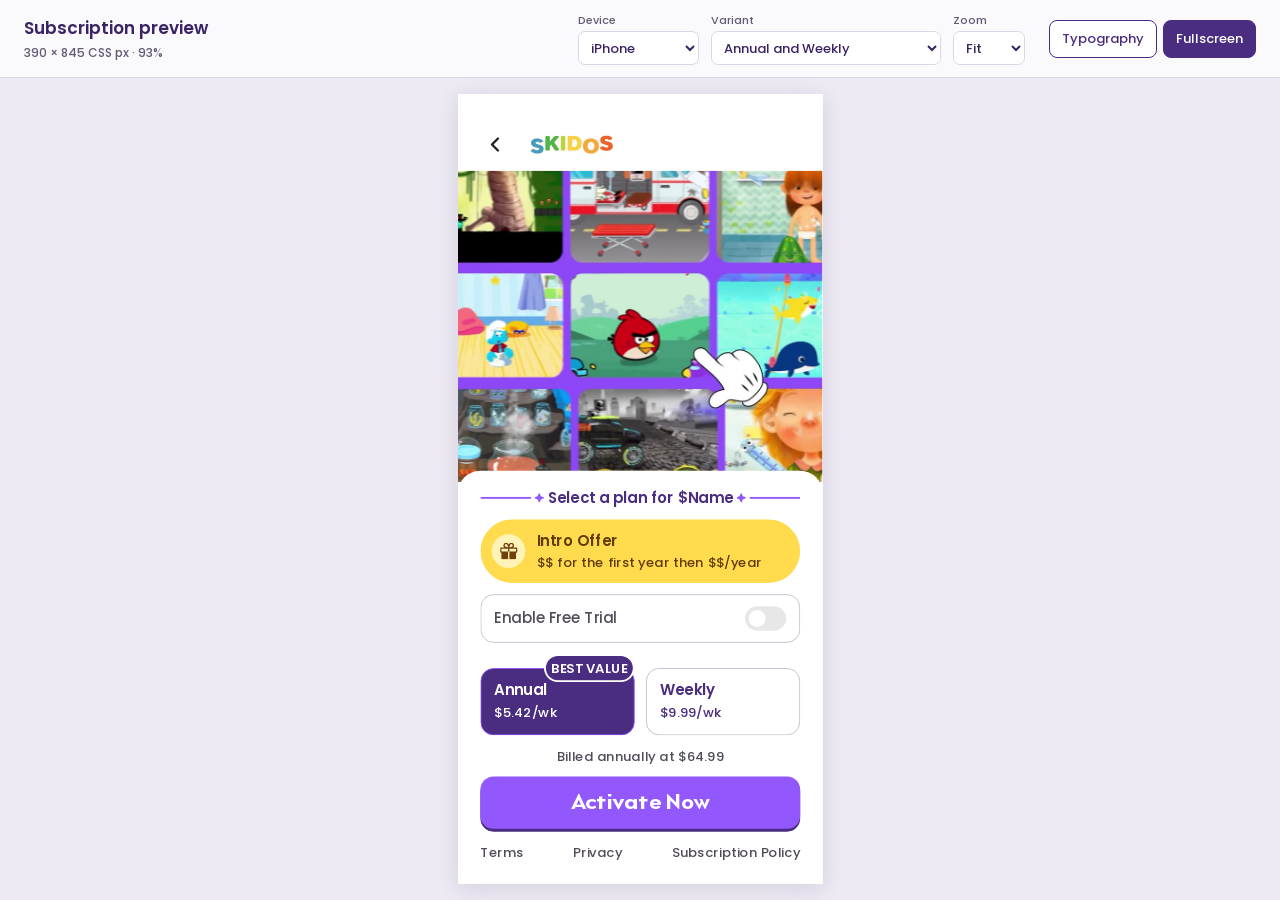
==== index.html @ 065ab831 "Update index.html" ====
<!doctype html>
<html lang="en"><head><meta charset="utf-8"><meta name="viewport" content="width=device-width, initial-scale=1, viewport-fit=cover"><meta name="color-scheme" content="light"><title>SKIDOS Subscription Preview</title><style>
@font-face{font-family:"Poppins";font-weight:500;font-style:normal;font-display:swap;src:url("[data-uri]") format("truetype")}@font-face{font-family:"Poppins";font-weight:600;font-style:normal;font-display:swap;src:url("[data-uri]") format("truetype")}@font-face{font-family:"NeverMind Display";font-weight:800;font-style:normal;font-display:swap;src:url("[data-uri]") format("truetype")}
*{box-sizing:border-box}
html,body,#app{width:100%;height:100%;height:100dvh;margin:0}
body{font-family:Poppins,sans-serif;background:#edeaf3}
button,select{font:inherit}
button{cursor:pointer;touch-action:manipulation}
button:focus-visible,select:focus-visible{outline:2px solid #5b30b4;outline-offset:2px}
button:focus:not(:focus-visible){outline:none}
img{vertical-align:middle}
</style></head><body><div id="app"></div><script>(()=>{var Ro=globalThis.process?.env?.NODE_ENV,M=Ro&&!Ro.toLowerCase().startsWith("prod");var vt=Array.isArray,Ko=Array.prototype.indexOf,Yt=Array.prototype.includes,Cr=Array.from,Ai=Object.keys,ve=Object.defineProperty,Je=Object.getOwnPropertyDescriptor,Si=Object.getOwnPropertyDescriptors,zi=Object.prototype,Yo=Array.prototype,Qr=Object.getPrototypeOf,Oi=Object.isExtensible;var ut=()=>{};function Ln(e){for(var t=0;t<e.length;t++)e[t]()}function Cn(){var e,t,r=new Promise((n,i)=>{e=n,t=i});return{promise:r,resolve:e,reject:t}}function Jt(e,t){if(Array.isArray(e))return e;if(t===void 0||!(Symbol.iterator in e))return Array.from(e);let r=[];for(let n of e)if(r.push(n),r.length===t)break;return r}var Ce=Symbol("$state"),Qn=Symbol("component"),fn=Symbol("legacy props"),Jo=Symbol(""),qn=Symbol("proxy path"),Vn=Symbol("attributes"),pn=Symbol("class"),dn=Symbol("style"),Mn=Symbol("text"),ir=Symbol("form reset"),bi=Symbol("hmr anchor"),Ft=new class extends Error{name="StaleReactionError";message="The reaction that called `getAbortSignal()` was re-run or destroyed"},Rn=!!globalThis.document?.contentType&&globalThis.document.contentType.includes("xml");var qr=3,ft=8;var et={};var P=Symbol("uninitialized"),pt=Symbol("filename"),Fo=Symbol("hmr"),Kn="http://www.w3.org/1999/xhtml";var Wt="font-weight: bold",Pt="font-weight: normal";function Wo(e){M?console.warn(`%c[svelte] await_reactivity_loss
%cDetected reactivity loss when reading \`${e}\`. This happens when state is read in an async function after an earlier \`await\`
https://svelte.dev/e/await_reactivity_loss`,Wt,Pt):console.warn("https://svelte.dev/e/await_reactivity_loss")}function Po(e,t){M?console.warn(`%c[svelte] await_waterfall
%cAn async derived, \`${e}\` (${t}) was not read immediately after it resolved. This often indicates an unnecessary waterfall, which can slow down your app
https://svelte.dev/e/await_waterfall`,Wt,Pt):console.warn("https://svelte.dev/e/await_waterfall")}function Go(){M?console.warn(`%c[svelte] derived_inert
%cReading a derived belonging to a now-destroyed effect may result in stale values
https://svelte.dev/e/derived_inert`,Wt,Pt):console.warn("https://svelte.dev/e/derived_inert")}function Zo(e,t,r){M?console.warn(`%c[svelte] hydration_attribute_changed
%cThe \`${e}\` attribute on \`${t}\` changed its value between server and client renders. The client value, \`${r}\`, will be ignored in favour of the server value
https://svelte.dev/e/hydration_attribute_changed`,Wt,Pt):console.warn("https://svelte.dev/e/hydration_attribute_changed")}function gr(e){M?console.warn(`%c[svelte] hydration_mismatch
%c${e?`Hydration failed because the initial UI does not match what was rendered on the server. The error occurred near ${e}`:"Hydration failed because the initial UI does not match what was rendered on the server"}
https://svelte.dev/e/hydration_mismatch`,Wt,Pt):console.warn("https://svelte.dev/e/hydration_mismatch")}function Ho(){M?console.warn(`%c[svelte] lifecycle_double_unmount
%cTried to unmount a component that was not mounted
https://svelte.dev/e/lifecycle_double_unmount`,Wt,Pt):console.warn("https://svelte.dev/e/lifecycle_double_unmount")}function Bo(){M?console.warn("%c[svelte] select_multiple_invalid_value\n%cThe `value` property of a `<select multiple>` element should be an array, but it received a non-array value. The selection will be kept as is.\nhttps://svelte.dev/e/select_multiple_invalid_value",Wt,Pt):console.warn("https://svelte.dev/e/select_multiple_invalid_value")}function Yn(e){M?console.warn(`%c[svelte] state_proxy_equality_mismatch
%cReactive \`$state(...)\` proxies and the values they proxy have different identities. Because of this, comparisons with \`${e}\` will produce unexpected results
https://svelte.dev/e/state_proxy_equality_mismatch`,Wt,Pt):console.warn("https://svelte.dev/e/state_proxy_equality_mismatch")}function Xo(){M?console.warn("%c[svelte] svelte_boundary_reset_noop\n%cA `<svelte:boundary>` `reset` function only resets the boundary the first time it is called\nhttps://svelte.dev/e/svelte_boundary_reset_noop",Wt,Pt):console.warn("https://svelte.dev/e/svelte_boundary_reset_noop")}var D=!1;function de(e){D=e}var z;function F(e){if(e===null)throw gr(),et;return z=e}function je(){return F(Ee(z))}function I(e){if(D){if(Ee(z)!==null)throw gr(),et;z=e}}function Nr(e=1){if(D){for(var t=e,r=z;t--;)r=Ee(r);z=r}}function kt(e=!0){for(var t=0,r=z;;){if(r.nodeType===ft){var n=r.data;if(n==="]"){if(t===0)return r;t-=1}else(n==="["||n==="[!"||n[0]==="["&&!isNaN(Number(n.slice(1))))&&(t+=1)}var i=Ee(r);e&&r.remove(),r=i}}function hr(e){if(!e||e.nodeType!==ft)throw gr(),et;return e.data}function Jn(e){return e===this.v}function wi(e,t){return e!=e?t==t:e!==t||e!==null&&typeof e=="object"||typeof e=="function"}function Fn(e){return!wi(e,this.v)}function $o(e){if(M){let t=new Error(`invariant_violation
An invariant violation occurred, meaning Svelte's internal assumptions were flawed. This is a bug in Svelte, not your app \u2014 please open an issue at https://github.com/sveltejs/svelte, citing the following message: "${e}"
https://svelte.dev/e/invariant_violation`);throw t.name="Svelte error",t}else throw new Error("https://svelte.dev/e/invariant_violation")}function Wn(e){if(M){let t=new Error(`lifecycle_outside_component
\`${e}(...)\` can only be used during component initialisation
https://svelte.dev/e/lifecycle_outside_component`);throw t.name="Svelte error",t}else throw new Error("https://svelte.dev/e/lifecycle_outside_component")}function ta(){if(M){let e=new Error("async_derived_orphan\nCannot create a `$derived(...)` with an `await` expression outside of an effect tree\nhttps://svelte.dev/e/async_derived_orphan");throw e.name="Svelte error",e}else throw new Error("https://svelte.dev/e/async_derived_orphan")}function ra(){if(M){let e=new Error(`derived_references_self
A derived value cannot reference itself recursively
https://svelte.dev/e/derived_references_self`);throw e.name="Svelte error",e}else throw new Error("https://svelte.dev/e/derived_references_self")}function ki(e,t,r){if(M){let n=new Error(`each_key_duplicate
${r?`Keyed each block has duplicate key \`${r}\` at indexes ${e} and ${t}`:`Keyed each block has duplicate key at indexes ${e} and ${t}`}
https://svelte.dev/e/each_key_duplicate`);throw n.name="Svelte error",n}else throw new Error("https://svelte.dev/e/each_key_duplicate")}function na(e,t,r){if(M){let n=new Error(`each_key_volatile
Keyed each block has key that is not idempotent \u2014 the key for item at index ${e} was \`${t}\` but is now \`${r}\`. Keys must be the same each time for a given item
https://svelte.dev/e/each_key_volatile`);throw n.name="Svelte error",n}else throw new Error("https://svelte.dev/e/each_key_volatile")}function ia(e){if(M){let t=new Error(`effect_in_teardown
\`${e}\` cannot be used inside an effect cleanup function
https://svelte.dev/e/effect_in_teardown`);throw t.name="Svelte error",t}else throw new Error("https://svelte.dev/e/effect_in_teardown")}function oa(){if(M){let e=new Error("effect_in_unowned_derived\nEffect cannot be created inside a `$derived` value that was not itself created inside an effect\nhttps://svelte.dev/e/effect_in_unowned_derived");throw e.name="Svelte error",e}else throw new Error("https://svelte.dev/e/effect_in_unowned_derived")}function aa(e){if(M){let t=new Error(`effect_orphan
\`${e}\` can only be used inside an effect (e.g. during component initialisation)
https://svelte.dev/e/effect_orphan`);throw t.name="Svelte error",t}else throw new Error("https://svelte.dev/e/effect_orphan")}function sa(){if(M){let e=new Error(`effect_update_depth_exceeded
Maximum update depth exceeded. This typically indicates that an effect reads and writes the same piece of state
https://svelte.dev/e/effect_update_depth_exceeded`);throw e.name="Svelte error",e}else throw new Error("https://svelte.dev/e/effect_update_depth_exceeded")}function la(){if(M){let e=new Error(`hydration_failed
Failed to hydrate the application
https://svelte.dev/e/hydration_failed`);throw e.name="Svelte error",e}else throw new Error("https://svelte.dev/e/hydration_failed")}function ca(){if(M){let e=new Error("invalid_snippet\nCould not `{@render}` snippet due to the expression being `null` or `undefined`. Consider using optional chaining `{@render snippet?.()}`\nhttps://svelte.dev/e/invalid_snippet");throw e.name="Svelte error",e}else throw new Error("https://svelte.dev/e/invalid_snippet")}function ua(e){if(M){let t=new Error(`props_invalid_value
Cannot do \`bind:${e}={undefined}\` when \`${e}\` has a fallback value
https://svelte.dev/e/props_invalid_value`);throw t.name="Svelte error",t}else throw new Error("https://svelte.dev/e/props_invalid_value")}function fa(e){if(M){let t=new Error(`rune_outside_svelte
The \`${e}\` rune is only available inside \`.svelte\` and \`.svelte.js/ts\` files
https://svelte.dev/e/rune_outside_svelte`);throw t.name="Svelte error",t}else throw new Error("https://svelte.dev/e/rune_outside_svelte")}function pa(){if(M){let e=new Error("state_descriptors_fixed\nProperty descriptors defined on `$state` objects must contain `value` and always be `enumerable`, `configurable` and `writable`.\nhttps://svelte.dev/e/state_descriptors_fixed");throw e.name="Svelte error",e}else throw new Error("https://svelte.dev/e/state_descriptors_fixed")}function da(){if(M){let e=new Error("state_prototype_fixed\nCannot set prototype of `$state` object\nhttps://svelte.dev/e/state_prototype_fixed");throw e.name="Svelte error",e}else throw new Error("https://svelte.dev/e/state_prototype_fixed")}function Ma(){if(M){let e=new Error("state_unsafe_mutation\nUpdating state inside `$derived(...)`, `$inspect(...)` or a template expression is forbidden. If the value should not be reactive, declare it without `$state`\nhttps://svelte.dev/e/state_unsafe_mutation");throw e.name="Svelte error",e}else throw new Error("https://svelte.dev/e/state_unsafe_mutation")}function ga(){if(M){let e=new Error("svelte_boundary_reset_onerror\nA `<svelte:boundary>` `reset` function cannot be called while an error is still being handled\nhttps://svelte.dev/e/svelte_boundary_reset_onerror");throw e.name="Svelte error",e}else throw new Error("https://svelte.dev/e/svelte_boundary_reset_onerror")}var Me=!1,Gt=!1,yt=!1;var Nn=null;function we(e,t){return e.label=t,Gn(e.v,t),e}function Gn(e,t){return e?.[qn]?.(t),e}function Dt(e){let t=new Error,r=bs();return r.length===0?null:(r.unshift(`
`),ve(t,"stack",{value:r.join(`
`)}),ve(t,"name",{value:e}),t)}function bs(){let e=Error.stackTraceLimit;Error.stackTraceLimit=1/0;let t=new Error().stack;if(Error.stackTraceLimit=e,!t)return[];let r=t.split(`
`),n=[];for(let i=0;i<r.length;i++){let o=r[i],a=o.replaceAll("\\","/");if(o.trim()!=="Error"){if(o.includes("validate_each_keys"))return[];a.includes("svelte/src/internal")||a.includes("node_modules/.vite")||n.push(o)}}return n}function ha(e,t){if(!M)throw new Error("invariant(...) was not guarded by if (DEV)");e||$o(t)}var _=null;function Zt(e){_=e}var _t=null;function Kr(e){_t=e}var It=null;function Zn(e){It=e}function tt(e,t=!1,r){_={p:_,i:!1,c:null,e:null,s:e,x:null,r:y,l:Gt&&!t?{s:null,u:null,$:[]}:null},M&&(_.function=r,It=r)}function rt(e){var t=_,r=t.e;if(r!==null){t.e=null;for(var n of r)_i(n)}return e!==void 0&&(t.x=e),t.i=!0,_=t.p,M&&(It=_?.function??null),hn(e)}function hn(e={}){return ve(e,Qn,{value:!0}),e}function xt(){return!Gt||_!==null&&_.l===null}var mr=[];function ma(){var e=mr;mr=[],Ln(e)}function ce(e){if(mr.length===0&&!vr){var t=mr;queueMicrotask(()=>{t===mr&&ma()})}mr.push(e)}function va(){for(;mr.length>0;)ma()}var ws=-7169;function W(e,t){e.f=e.f&ws|t}function Yr(e){(e.f&512)!==0||e.deps===null?W(e,1024):W(e,4096)}function Hn(e,t){(e.f&2048)!==0?t.set(e,2048):(e.f&4096)!==0&&t.get(e)!==2048&&t.set(e,4096),W(e,1024)}function ya(e){return`{${e.toString().replace(/^async \(\) => /,"").replace(/^\(/,"").replace(/\$\.get\((.+?)\)/g,(t,r)=>r).replace(/\$\.track_reactivity_loss\((.+?)\)\(\)/g,(t,r)=>r).replace(/\)$/,"")}}`}var Da=!1;function Bn(){Da||(Da=!0,document.addEventListener("reset",e=>{Promise.resolve().then(()=>{if(!e.defaultPrevented)for(let t of e.target.elements)t[ir]?.()})},{capture:!0}))}function it(e){var t=T,r=y;Ne(null),he(null);try{return e()}finally{Ne(t),he(r)}}function Ui(e,t,r,n=r){e.addEventListener(t,()=>it(r));let i=e[ir];i?e[ir]=()=>{i(),n(!0)}:e[ir]=()=>n(!0),Bn()}function Xn(e,t,r,n){let i=xt()?ar:Dr;var o=e.filter(u=>!u.settled),a=t.map(i);if(M&&a.forEach((u,g)=>{u.label=t[g].toString().replace("() => ","").replaceAll("$.eager(() => ","$state.eager(").replace(/\$\.get\((.+?)\)/g,(m,h)=>h)}),r.length===0&&o.length===0){n(a);return}var s=y,l=Ia(),d=o.length===1?o[0].promise:o.length>1?Promise.all(o.map(u=>u.promise)):null;function N(u){if((s.f&16384)===0){l();try{n([...a,...u])}catch(g){We(g,s)}Fr()}}var p=Li();if(r.length===0){d.then(()=>N([])).finally(p);return}function f(){Promise.all(r.map(u=>Qi(u))).then(N).catch(u=>We(u,s)).finally(p)}d?d.then(()=>{if((s.f&16384)!==0){p();return}l(),f(),Fr()}):f()}function Ia(){var e=y,t=T,r=_,n=j;if(M)var i=_t;return function(a=!0){he(e),Ne(t),Zt(r),a&&(e.f&16384)===0&&(n?.activate(),n?.apply()),M&&(Ci(null),Kr(i))}}var ks=!1;function Fr(e=!0){ks=!1,he(null),Ne(null),Zt(null),e&&j?.deactivate(),M&&(Ci(null),Kr(null))}function Li(){var e=y,t=e.b,r=j,n=!!t?.is_rendered();return t?.update_pending_count(1,r),r.increment(n,e),()=>{t?.update_pending_count(-1,r),r.decrement(n,e)}}var Pe=null;function Ci(e){Pe=e}var yn=new Set;function ar(e){var t=2050;y!==null&&(y.f|=524288);let r={ctx:_,deps:null,effects:null,equals:Jn,f:t,fn:e,reactions:null,rv:0,v:P,wv:0,parent:y,ac:null};return M&&yt&&(r.created=Dt("created at")),r}var Wr=Symbol("obsolete");function Qi(e,t,r){let n=y;n===null&&ta();var i=void 0,o=_e(P);M&&(o.label=t??ya(e));var a=!T,s=new Set;return ja(()=>{var l=y;M&&(Pe={effect:l,effect_deps:new Set,warned:!1});var d=Cn();i=d.promise;try{Promise.resolve(e()).then(d.resolve,u=>{u!==Ft&&d.reject(u)}).finally(Fr)}catch(u){d.reject(u),Fr()}if(M){if(Pe){if(l.deps!==null)for(let u=0;u<Qe;u+=1)Pe.effect_deps.add(l.deps[u]);if(De!==null)for(let u=0;u<De.length;u+=1)Pe.effect_deps.add(De[u])}Pe=null}var N=j;if(a){if((l.f&32768)!==0)var p=Li();if(n.b?.is_rendered())N.async_deriveds.get(l)?.reject(Wr);else for(let u of s.values())u.reject(Wr);s.add(d),N.async_deriveds.set(l,d)}let f=(u,g=void 0)=>{M&&(Pe=null),p?.(),s.delete(d),g!==Wr&&(N.activate(),g?(o.f|=8388608,jt(o,g)):((o.f&8388608)!==0&&(o.f^=8388608),M&&r!==void 0&&!o.equals(u)&&(yn.add(o),setTimeout(()=>{yn.has(o)&&(l.f&16384)===0&&(Po(o.label,r),yn.delete(o))})),jt(o,u)),N.deactivate())};d.promise.then(f,u=>f(null,u||"unknown"))}),ye(()=>{for(let l of s)l.reject(Wr)}),M&&(o.f|=4194304),new Promise(l=>{function d(N){function p(){N===i?l(o):d(i)}N.then(p,p)}d(i)})}function H(e){let t=ar(e);return Me||ti(t),t}function Dr(e){let t=ar(e);return t.equals=Fn,t}function xa(e){var t=e.effects;if(t!==null){e.effects=null;for(var r=0;r<t.length;r+=1)ae(t[r])}}var qi=[];function Dn(e){var t,r=y,n=e.parent;if(!ot&&n!==null&&e.v!==P&&(n.f&24576)!==0)return Go(),e.v;if(he(n),M){let i=Ir;$n(new Set);try{Yt.call(qi,e)&&ra(),qi.push(e),xa(e),t=ei(e)}finally{he(r),$n(i),qi.pop()}}else try{xa(e),t=ei(e)}finally{he(r)}return t}function Vi(e){var t=Dn(e);if(!e.equals(t)&&(e.wv=Pr(),(!j?.is_fork||e.deps===null)&&(j!==null?(j.capture(e,t,!0),Mt?.capture(e,t,!0)):e.v=t,e.deps===null))){W(e,1024);return}ot||(Ie!==null?(or()||j?.is_fork)&&Ie.set(e,t):Yr(e))}function Ta(e){if(e.effects!==null)for(let t of e.effects)(t.teardown||t.ac)&&(t.teardown?.(),t.ac!==null&&it(()=>{t.ac.abort(Ft),t.ac=null}),t.fn!==null&&(t.teardown=ut),xr(t,0),In(t))}function Ri(e){if(e.effects!==null)for(let t of e.effects)t.teardown&&t.fn!==null&&Ut(t)}var ri=null,Gr=null,j=null,Mt=null,Ie=null,Ji=null,vr=!1,Ki=!1,Zr=null,xn=null,Ea=0,Yi=new Set,Ls=1,at=class e{id=Ls++;started=!1;linked=!0;prev=null;next=null;async_deriveds=new Map;current=new Map;previous=new Map;#e=new Set;#t=new Set;#r=0;#s=new Map;#i=null;#n=[];#a=[];#o=new Map;#l=new Map;#d=new Set;is_fork=!1;#c=!1;constructor(){Gr===null?ri=Gr=this:(Gr.next=this,this.prev=Gr),Gr=this}#g(){if(this.is_fork)return!0;for(let t of this.#s.keys())if(!this.#m(t))return!0;return!1}#m(t){for(var r=t;r!==null;r=r.parent)if(this.#l.has(r))return!0;return!1}skip_effect(t){this.#l.has(t)||this.#l.set(t,{d:[],m:[]}),this.#d.delete(t)}unskip_effect(t,r=n=>this.schedule(n)){var n=this.#l.get(t);if(n){this.#l.delete(t);for(var i of n.d)W(i,2048),r(i);for(i of n.m)W(i,4096),r(i)}this.#d.add(t)}#u(){var t=[];for(let o of this.#n)if(!((o.f&16384)!==0||(o.f&6144)===0)){for(var r=o,n=!1;r.parent!==null;){r=r.parent;var i=r.f;if((i&96)!==0){if((i&1024)===0){n=!0;break}r.f^=1024}}n||t.push(r)}return this.#n=[],t}#N(){if(this.started=!0,M)for(let s of this.current.keys())Yi.add(s);for(let[s,l]of this.#o)W(s,l),this.schedule(s);this.apply();for(var t=Zr=[],r=[],n=xn=[];this.#n.length>0;){Ea++>1e3&&(this.#p(),Cs());for(let s of this.#u())try{this.#v(s,t,r)}catch(l){throw Oa(s),this.#g()||this.discard(),l}}if(j=null,n.length>0){var i=e.ensure();for(let s of n)i.schedule(s)}if(Zr=null,xn=null,this.#g()){this.#M(r),this.#M(t);for(let[s,l]of this.#l)za(s,l);n.length>0&&j.#N();return}let o=this.#D();if(o){this.#M(r),this.#M(t),o.#f(this);return}this.#o.clear();for(let s of this.#e)s(this);this.#e.clear(),Mt=this,Aa(r),Aa(t),Mt=null,this.#i?.resolve();var a=j;this.#r===0&&(this.#n.length===0||a!==null)&&(this.#p(),Me&&(this.#y(),j=a)),a!==null&&(Nt.clear(),a.#N())}#v(t,r,n){t.f^=1024;for(var i=t.first;i!==null;){var o=i.f,a=(o&96)!==0,s=a&&(o&1024)!==0,l=s||(o&8192)!==0||this.#l.has(i);if(!l&&i.fn!==null){a?i.f^=1024:(o&4)!==0?r.push(i):Me&&(o&16777224)!==0?n.push(i):lr(i)&&((o&16)!==0&&this.add_dirty_reaction(i,4096),Ut(i));var d=i.first;if(d!==null){i=d;continue}}for(;i!==null;){var N=i.next;if(N!==null){i=N;break}i=i.parent}}}#D(){for(var t=this.prev;t!==null;t=t.prev)if(!t.is_fork&&this.#h(t))return t;return null}#h(t){for(let[r,[,n]]of this.current)if(!n&&t.current.has(r))return!0;return!1}#f(t){for(let[n,i]of t.current)!this.previous.has(n)&&t.previous.has(n)&&this.previous.set(n,t.previous.get(n)),this.current.set(n,i);for(let[n,i]of t.async_deriveds){let o=this.async_deriveds.get(n);o&&i.promise.then(o.resolve).catch(o.reject)}t.async_deriveds.clear(),this.transfer_reactions(t.#o);let r=n=>{var i=n.reactions;if(i!==null&&!((n.f&2)!==0&&(n.f&6144)===0))for(let s of i){var o=s.f;if((o&2)!==0)r(s);else{var a=s;o&4194320&&!this.async_deriveds.has(a)&&(this.#o.delete(a),W(a,2048),this.schedule(a))}}};for(let n of this.current.keys())r(n);this.oncommit(()=>t.discard()),t.#p(),j=this,this.#N()}#M(t){for(var r=0;r<t.length;r+=1)Hn(t[r],this.#o)}capture(t,r,n=!1){t.v!==P&&!this.previous.has(t)&&this.previous.set(t,t.v),(t.f&8388608)===0&&(this.current.set(t,[r,n]),Ie?.set(t,r)),this.is_fork||(t.v=r)}activate(){j=this}deactivate(){j=null,Ie=null}flush(){try{M&&Yi.clear(),Ki=!0,j=this,this.#N()}finally{if(Ea=0,Ji=null,Zr=null,xn=null,Ki=!1,j=null,Ie=null,Nt.clear(),M)for(let t of Yi)t.updated=null}}discard(){for(let t of this.#t)t(this);this.#t.clear();for(let t of this.async_deriveds.values())t.reject(Wr);this.#p(),this.#i?.resolve()}register_created_effect(t){this.#a.push(t)}#y(){for(let p=ri;p!==null;p=p.next){var t=p.id<this.id,r=[];for(let[f,[u,g]]of this.current){if(p.current.has(f)){var n=p.current.get(f)[0];if(t&&u!==n)p.current.set(f,[u,g]);else continue}r.push(f)}if(t)for(let[f,u]of this.async_deriveds){let g=p.async_deriveds.get(f);g&&u.promise.then(g.resolve).catch(g.reject)}var i=[...p.current.keys()].filter(f=>!p.current.get(f)[1]);if(!(!p.started||i.length===0)){var o=i.filter(f=>!this.current.has(f));if(o.length===0)t&&p.discard();else if(r.length>0){if(M&&!p.#c&&ha(p.#n.length===0,"Batch has scheduled effects"),t)for(let f of this.#d)p.unskip_effect(f,u=>{(u.f&4194320)!==0?p.schedule(u):p.#M([u])});p.activate();var a=new Set,s=new Map;for(var l of r)Sa(l,o,a,s);s=new Map;var d=[...p.current].filter(([f,u])=>{let g=this.current.get(f);return g?g[0]!==u[0]||g[1]!==u[1]:!0}).map(([f])=>f);if(d.length>0)for(let f of this.#a)(f.f&155648)===0&&Fi(f,d,s)&&((f.f&4194320)!==0?(W(f,2048),p.schedule(f)):p.add_dirty_reaction(f,2048));if(p.#n.length>0&&!p.#c){p.apply();for(var N of p.#u())p.#v(N,[],[])}p.deactivate()}}}}increment(t,r){if(this.#r+=1,t){let n=this.#s.get(r)??0;this.#s.set(r,n+1)}}decrement(t,r){if(this.#r-=1,t){let n=this.#s.get(r)??0;n===1?this.#s.delete(r):this.#s.set(r,n-1)}this.#c||(this.#c=!0,ce(()=>{this.#c=!1,this.linked&&this.flush()}))}transfer_reactions(t){for(let[r,n]of t)this.add_dirty_reaction(r,n);t.clear()}add_dirty_reaction(t,r){(r===2048||this.#o.get(t)!==2048)&&this.#o.set(t,r)}oncommit(t){this.#e.add(t)}ondiscard(t){this.#t.add(t)}settled(){return(this.#i??=Cn()).promise}static ensure(){if(j===null){let t=j=new e;!Ki&&!vr&&ce(()=>{t.started||t.flush()})}return j}apply(){if(!Me||!this.is_fork&&this.prev===null&&this.next===null){Ie=null;return}Ie=new Map;for(let[t,[r]]of this.current)Ie.set(t,r);for(let t=ri;t!==null;t=t.next)if(!(t===this||t.is_fork)&&(t.id>=this.id||!t.#h(this)))for(let[r,n]of t.previous)Ie.has(r)||Ie.set(r,n)}schedule(t){if(Ji=t,t.b?.is_pending&&(t.f&16777228)!==0&&(t.f&32768)===0){t.b.defer_effect(t);return}this.#n.push(t)}#p(){if(this.linked){var t=this.prev,r=this.next;t===null?ri=r:t.next=r,r===null?Gr=t:r.prev=t,this.linked=!1}}};function sr(e){var t=vr,r=Mt;Mt=null,vr=!0;try{var n;for(e&&(sr(),n=e());;){if(va(),j===null)return n;j.flush()}}finally{vr=t,Mt=r}}function Cs(){if(M){var e=new Map;for(let r of j.current.keys())for(let[n,i]of r.updated??[]){var t=e.get(n);t||(t={error:i.error,count:0},e.set(n,t)),t.count+=i.count}for(let r of e.values())r.error&&console.error(r.error)}try{sa()}catch(r){M&&ve(r,"stack",{value:""}),We(r,Ji)}}var gt=null;function Aa(e){var t=e.length;if(t!==0){for(var r=0;r<t;){var n=e[r++];if((n.f&24576)===0&&lr(n)&&(gt=new Set,Ut(n),n.deps===null&&n.first===null&&n.nodes===null&&n.teardown===null&&n.ac===null&&Wi(n),gt?.size>0)){Nt.clear();for(let i of gt){if((i.f&24576)!==0)continue;let o=[i],a=i.parent;for(;a!==null;)gt.has(a)&&(gt.delete(a),o.push(a)),a=a.parent;for(let s=o.length-1;s>=0;s--){let l=o[s];(l.f&24576)===0&&Ut(l)}}gt.clear()}}gt=null}}function Sa(e,t,r,n){if(!r.has(e)&&(r.add(e),e.reactions!==null))for(let i of e.reactions){let o=i.f;(o&2)!==0?Sa(i,t,r,n):(o&4194320)!==0&&(o&2048)===0&&Fi(i,t,n)&&(W(i,2048),Tn(i))}}function Fi(e,t,r){let n=r.get(e);if(n!==void 0)return n;if(e.deps!==null)for(let i of e.deps){if(Yt.call(t,i))return!0;if((i.f&2)!==0&&Fi(i,t,r))return r.set(i,!0),!0}return r.set(e,!1),!1}function Tn(e){j.schedule(e)}function za(e,t){if(!((e.f&32)!==0&&(e.f&1024)!==0)){(e.f&2048)!==0?t.d.push(e):(e.f&4096)!==0&&t.m.push(e),W(e,1024);for(var r=e.first;r!==null;)za(r,t),r=r.next}}function Oa(e){W(e,1024);for(var t=e.first;t!==null;)Oa(t),t=t.next}var Ir=new Set,Nt=new Map;function $n(e){Ir=e}var Gi=!1;function wa(){Gi=!0}function _e(e,t){var r={f:0,v:e,reactions:null,equals:Jn,rv:0,wv:0};return M&&yt&&(r.created=t??Dt("created at"),r.updated=null,r.set_during_effect=!1,r.trace=null),r}function V(e,t){let r=_e(e,t);return ti(r),r}function Er(e,t=!1,r=!0){let n=_e(e);return t||(n.equals=Fn),Gt&&r&&_!==null&&_.l!==null&&(_.l.s??=[]).push(n),n}function A(e,t,r=!1){T!==null&&(!qe||(T.f&131072)!==0)&&xt()&&(T.f&4325394)!==0&&(Et===null||!Et.has(e))&&Ma();let n=r?Ue(t):t;return M&&Gn(n,e.label),jt(e,n,xn)}var jr=null,Pi=0;function jt(e,t,r=null){if(!e.equals(t)){ot?Nt.set(e,t):Nt.has(e)||Nt.set(e,e.v);var n=at.ensure();if(n.capture(e,t),M){if(yt||y!==null){e.updated??=new Map;let i=(e.updated.get("")?.count??0)+1;if(e.updated.set("",{error:null,count:i}),yt||i>5){let o=Dt("updated at");if(o!==null){let a=e.updated.get(o.stack);a||(a={error:o,count:0},e.updated.set(o.stack,a)),a.count++}}}y!==null&&(e.set_during_effect=!0)}if((e.f&2)!==0){let i=e;(e.f&2048)!==0&&Dn(i),Ie===null&&Yr(i)}e.wv=Pr(),jr=null,Pi=0,ka(e,2048,r),jr=null,xt()&&y!==null&&(y.f&1024)!==0&&(y.f&96)===0&&(st===null?_a([e]):st.push(e)),!n.is_fork&&Ir.size>0&&!Gi&&ni()}return t}function ni(){Gi=!1;for(let e of Ir){(e.f&1024)!==0&&W(e,4096);let t;try{t=lr(e)}catch{t=!0}t&&Ut(e)}Ir.clear()}function Ar(e){A(e,e.v+1)}function ka(e,t,r){var n=e.reactions;if(n!==null){var i=xt(),o=n.length;if(Pi+=o,Pi>1e5&&jr===null&&(jr=new Set),jr!==null){if(jr.has(e))return;jr.add(e)}for(var a=0;a<o;a++){var s=n[a],l=s.f;if(!(!i&&s===y)){var d=(l&2048)===0;if(d&&W(s,t),(l&131072)!==0)Ir.add(s);else if((l&2)!==0){var N=s;Ie?.delete(N),ka(N,4096,r)}else if(d){var p=s;(l&16)!==0&&gt!==null&&gt.add(p),r!==null?r.push(p):Tn(p)}}}}}var qs=/^[a-zA-Z_$][a-zA-Z_$0-9]*$/;function Ue(e){if(typeof e!="object"||e===null||Ce in e||Qn in e)return e;let t=Qr(e);if(t!==zi&&t!==Yo)return e;var r=new Map,n=vt(e),i=V(0),o=M&&yt?Dt("created at"):null,a=cr,s=p=>{if(cr===a)return p();var f=T,u=cr;Ne(null),Zi(a);var g=p();return Ne(f),Zi(u),g};n&&(r.set("length",V(e.length,o)),M&&(e=Rs(e)));var l="";let d=!1;function N(p){if(!d){d=!0,l=p,we(i,`${l} version`);for(let[f,u]of r)we(u,Sr(l,f));d=!1}}return new Proxy(e,{defineProperty(p,f,u){(!("value"in u)||u.configurable===!1||u.enumerable===!1||u.writable===!1)&&pa();var g=r.get(f);return g===void 0?s(()=>{var m=V(u.value,o);return r.set(f,m),M&&typeof f=="string"&&we(m,Sr(l,f)),m}):A(g,u.value,!0),!0},deleteProperty(p,f){var u=r.get(f);if(u===void 0){if(f in p){let g=s(()=>V(P,o));r.set(f,g),Ar(i),M&&we(g,Sr(l,f))}}else A(u,P),Ar(i);return!0},get(p,f,u){if(f===Ce)return e;if(M&&f===qn)return N;var g=r.get(f),m=f in p;if(g===void 0&&(!m||Je(p,f)?.writable)&&(g=s(()=>{var v=Ue(m?p[f]:P),b=V(v,o);return M&&we(b,Sr(l,f)),b}),r.set(f,g)),g!==void 0){var h=c(g);return h===P?void 0:h}return Reflect.get(p,f,u)},getOwnPropertyDescriptor(p,f){this.has?.(p,f);var u=Reflect.getOwnPropertyDescriptor(p,f),g=r.get(f);if(g!==void 0){var m=c(g);if(m===P)return;if(u&&"value"in u)u.value=m;else return{enumerable:!0,configurable:!0,value:m,writable:!0}}return u},has(p,f){if(f===Ce)return!0;var u=r.get(f),g=u!==void 0&&u.v!==P||Reflect.has(p,f);if(u!==void 0||(y!==null||T!==null)&&(!g||Je(p,f)?.writable)){u===void 0&&(u=s(()=>{var h=g?Ue(p[f]):P,v=V(h,o);return M&&we(v,Sr(l,f)),v}),r.set(f,u));var m=c(u);if(m===P)return!1}return g},set(p,f,u,g){var m=r.get(f),h=f in p;if(n&&f==="length")for(var v=u;v<m.v;v+=1){var b=r.get(v+"");b!==void 0?A(b,P):v in p&&(b=s(()=>V(P,o)),r.set(v+"",b),M&&we(b,Sr(l,v)))}if(m===void 0)(!h||Je(p,f)?.writable)&&(m=s(()=>V(void 0,o)),M&&we(m,Sr(l,f)),A(m,Ue(u)),r.set(f,m));else{h=m.v!==P;var L=s(()=>Ue(u));A(m,L)}var S=Reflect.getOwnPropertyDescriptor(p,f);if(S?.set&&S.set.call(g,u),!h){if(n&&typeof f=="string"){var B=r.get("length"),K=Number(f);Number.isInteger(K)&&K>=B.v&&A(B,K+1)}Ar(i)}return!0},ownKeys(p){c(i);var f=Reflect.ownKeys(p).filter(m=>{var h=r.get(m);return h===void 0||h.v!==P});for(var[u,g]of r)g.v!==P&&!(u in p)&&f.push(u);return f},setPrototypeOf(){da()}})}function Sr(e,t){return typeof t=="symbol"?`${e}[Symbol(${t.description??""})]`:qs.test(t)?`${e}.${t}`:/^\d+$/.test(t)?`${e}[${t}]`:`${e}['${t}']`}function Hr(e){try{if(e!==null&&typeof e=="object"&&Ce in e)return e[Ce]}catch{}return e}function ii(e,t){return Object.is(Hr(e),Hr(t))}var Vs=new Set(["copyWithin","fill","pop","push","reverse","shift","sort","splice","unshift"]);function Rs(e){return new Proxy(e,{get(t,r,n){var i=Reflect.get(t,r,n);return Vs.has(r)?function(...o){wa();var a=i.apply(this,o);return ni(),a}:i}})}function Ua(){let e=Array.prototype,t=Array.__svelte_cleanup;t&&t();let{indexOf:r,lastIndexOf:n,includes:i}=e;e.indexOf=function(o,a){let s=r.call(this,o,a);if(s===-1){for(let l=a??0;l<this.length;l+=1)if(Hr(this[l])===o){Yn("array.indexOf(...)");break}}return s},e.lastIndexOf=function(o,a){let s=n.call(this,o,a??this.length-1);if(s===-1){for(let l=0;l<=(a??this.length-1);l+=1)if(Hr(this[l])===o){Yn("array.lastIndexOf(...)");break}}return s},e.includes=function(o,a){let s=i.call(this,o,a);if(!s){for(let l=0;l<this.length;l+=1)if(Hr(this[l])===o){Yn("array.includes(...)");break}}return s},Array.__svelte_cleanup=()=>{e.indexOf=r,e.lastIndexOf=n,e.includes=i}}var Hi,La,jn,Ca,Qa;function oi(){if(Hi===void 0){Hi=window,La=document,jn=/Firefox/.test(navigator.userAgent);var e=Element.prototype,t=Node.prototype,r=Text.prototype;Ca=Je(t,"firstChild").get,Qa=Je(t,"nextSibling").get,Oi(e)&&(e[pn]=void 0,e[Vn]=null,e[dn]=void 0,e.__e=void 0),Oi(r)&&(r[Mn]=void 0),M&&(e.__svelte_meta=null,Ua())}}function ue(e=""){return document.createTextNode(e)}function ze(e){return Ca.call(e)}function Ee(e){return Qa.call(e)}function O(e,t){if(!D)return ze(e);var r=ze(z);if(r===null)r=z.appendChild(ue());else if(t&&r.nodeType!==qr){var n=ue();return r?.before(n),F(n),n}return t&&si(r),F(r),r}function Lt(e,t=!1){if(!D){var r=ze(e);return r instanceof Comment&&r.data===""?Ee(r):r}if(t){if(z?.nodeType!==qr){var n=ue();return z?.before(n),F(n),n}si(z)}return z}function ne(e,t=!1){if(!D)return ze(e);var r=O(e,t);return I(e),r}function x(e,t=1,r=!1){let n=D?z:e;for(var i;t--;)i=n,n=Ee(n);if(!D)return n;if(r){if(n?.nodeType!==qr){var o=ue();return n===null?i?.after(o):n.before(o),F(o),o}si(n)}return F(n),n}function vn(e){e.textContent=""}function ai(){if(!Me||gt!==null)return!1;var e=y.f;return(e&32768)!==0}function At(e,t,r){return t==null||t===Kn?r?document.createElement(e,{is:r}):document.createElement(e):r?document.createElementNS(t,e,{is:r}):document.createElementNS(t,e)}function si(e){if(e.nodeValue.length<65536)return;let t=e.nextSibling;for(;t!==null&&t.nodeType===qr;)t.remove(),e.nodeValue+=t.nodeValue,t=e.nextSibling}var Bi=new WeakMap;function qa(e){var t=y;if(t===null)return T.f|=8388608,e;if(M&&e instanceof Error&&!Bi.has(e)&&Bi.set(e,Ks(e,t)),(t.f&32768)===0&&(t.f&4)===0)throw M&&!t.parent&&e instanceof Error&&Va(e),e;We(e,t)}function We(e,t){if(e===et)throw e;if(!(t!==null&&(t.f&16384)!==0)){for(;t!==null;){if((t.f&128)!==0&&(t.f&33570816)===0){if((t.f&32768)===0)throw e;try{t.b.error(e);return}catch(r){e=r}}t=t.parent}throw M&&e instanceof Error&&Va(e),e}}function Ks(e,t){let r=Je(e,"message");if(!(r&&!r.configurable)){for(var n=jn?"  ":"	",i=`
${n}in ${t.fn?.name||"<unknown>"}`,o=t.ctx;o!==null;)i+=`
${n}in ${o.function?.[pt].split("/").pop()}`,o=o.p;return{message:e.message+`
${i}
`,stack:e.stack?.split(`
`).filter(a=>!a.includes("svelte/src/internal")).join(`
`)}}}function Va(e){let t=Bi.get(e);t&&(ve(e,"message",{value:t.message}),ve(e,"stack",{value:t.stack}))}function Ka(e){y===null&&(T===null&&aa(e),oa()),ot&&ia(e)}function Js(e,t){var r=t.last;r===null?t.last=t.first=e:(r.next=e,e.prev=r,t.last=e)}function Ct(e,t){var r=y;if(M)for(;r!==null&&(r.f&131072)!==0;)r=r.parent;r!==null&&(r.f&8192)!==0&&(e|=8192);var n={ctx:_,deps:null,nodes:null,f:e|2048|512,first:null,fn:t,last:null,next:null,parent:r,b:r&&r.b,prev:null,teardown:null,wv:0,ac:null};M&&(n.component_function=It),j?.register_created_effect(n);var i=n;if((e&4)!==0)Zr!==null?Zr.push(n):at.ensure().schedule(n);else if(t!==null){try{Ut(n)}catch(a){throw ae(n),a}i.deps===null&&i.teardown===null&&i.nodes===null&&i.first===i.last&&(i.f&524288)===0&&(i=i.first,(e&16)!==0&&(e&65536)!==0&&i!==null&&(i.f|=65536))}if(i!==null&&(i.parent=r,r!==null&&Js(i,r),T!==null&&(T.f&2)!==0&&(e&64)===0)){var o=T;(o.effects??=[]).push(i)}return n}function or(){return T!==null&&!qe}function ye(e){let t=Ct(8,null);return W(t,1024),t.teardown=e,t}function Br(e){Ka("$effect"),M&&ve(e,"name",{value:"$effect"});var t=y.f,r=!T&&(t&32)!==0&&_!==null&&!_.i;if(r){var n=_;(n.e??=[]).push(e)}else return _i(e)}function _i(e){return Ct(1048580,e)}function eo(e){at.ensure();let t=Ct(524352,e);return()=>{ae(t)}}function Ya(e){at.ensure();let t=Ct(524352,e);return(r={})=>new Promise(n=>{r.outro?Qt(t,()=>{ae(t),n(void 0)}):(ae(t),n(void 0))})}function He(e){return Ct(4,e)}function ja(e){return Ct(4718592,e)}function Le(e,t=0){return Ct(8|t,e)}function R(e,t=[],r=[],n=[]){Xn(n,t,r,i=>{Ct(8,()=>{e(...i.map(c))})})}function Ve(e,t=0){var r=Ct(16|t,e);return M&&(r.dev_stack=_t),r}function me(e){return Ct(524320,e)}function to(e){var t=e.teardown;if(t!==null){let r=ot,n=T;Xi(!0),Ne(null);try{t.call(null)}catch(i){We(i,e.parent)}finally{Xi(r),Ne(n)}}}function In(e,t=!1){var r=e.first;for(e.first=e.last=null;r!==null;){let i=r.ac;i!==null&&it(()=>{i.abort(Ft)});var n=r.next;(r.f&64)!==0?r.parent=null:ae(r,t),r=n}}function Ja(e){for(var t=e.first;t!==null;){var r=t.next;(t.f&32)===0&&ae(t),t=r}}function ae(e,t=!0){var r=!1;(t||(e.f&262144)!==0)&&e.nodes!==null&&e.nodes.end!==null&&(Fa(e.nodes.start,e.nodes.end),r=!0),e.f|=33554432,In(e,t&&!r),xr(e,0);var n=e.nodes&&e.nodes.t;if(n!==null)for(let o of n)o.stop();to(e),e.f^=33554432,e.f|=16384;var i=e.parent;i!==null&&i.first!==null&&Wi(e),M&&(e.component_function=null),e.next=e.prev=e.teardown=e.ctx=e.deps=e.fn=e.nodes=e.ac=e.b=null}function Fa(e,t){for(;e!==null;){var r=e===t?null:Ee(e);e.remove(),e=r}}function Wi(e){var t=e.parent,r=e.prev,n=e.next;r!==null&&(r.next=n),n!==null&&(n.prev=r),t!==null&&(t.first===e&&(t.first=n),t.last===e&&(t.last=r))}function Qt(e,t,r=!0){var n=[];e.f|=256,Wa(e,n,!0);var i=()=>{r&&ae(e),t&&t()},o=n.length;if(o>0){var a=()=>--o||i();for(var s of n)s.out(a)}else i()}function Wa(e,t,r){if((e.f&8192)===0){e.f^=8192;var n=e.nodes&&e.nodes.t;if(n!==null)for(let s of n)(s.is_global||r)&&t.push(s);for(var i=e.first;i!==null;){var o=i.next;if((i.f&64)===0){var a=(i.f&65536)!==0||(i.f&32)!==0&&(e.f&16)!==0;Wa(i,t,a?r:!1)}i=o}}}function Xr(e){e.f&=-257,Pa(e,!0)}function Pa(e,t){if((e.f&256)===0&&(e.f&8192)!==0){e.f^=8192,(e.f&1024)===0&&(W(e,2048),at.ensure().schedule(e));for(var r=e.first;r!==null;){var n=r.next,i=(r.f&65536)!==0||(r.f&32)!==0;Pa(r,i?t:!1),r=n}var o=e.nodes&&e.nodes.t;if(o!==null)for(let a of o)(a.is_global||t)&&a.in()}}function $r(e,t){if(e.nodes)for(var r=e.nodes.start,n=e.nodes.end;r!==null;){var i=r===n?null:Ee(r);t.append(r),r=i}}var Ga=null;var ot=!1;function Xi(e){ot=e}var T=null,qe=!1;function Ne(e){T=e}var y=null;function he(e){y=e}var Et=null;function ti(e){T!==null&&(!Me&&(T.f&2097152)!==0||(T.f&2)!==0)&&(Et??=new Set).add(e)}var De=null,Qe=0,st=null;function _a(e){st=e}var Ha=1,zr=0,cr=zr;function Zi(e){cr=e}function Pr(){return++Ha}function lr(e){var t=e.f;if((t&2048)!==0)return!0;if((t&4096)!==0){for(var r=e.deps,n=r.length,i=0;i<n;i++){var o=r[i];if(lr(o)&&Vi(o),o.wv>e.wv)return!0}(t&512)!==0&&Ie===null&&W(e,1024)}return!1}function Ba(e,t,r=!0){var n=e.reactions;if(n!==null&&!(!Me&&Et!==null&&Et.has(e)))for(var i=0;i<n.length;i++){var o=n[i];(o.f&2)!==0?Ba(o,t,!1):t===o&&(r?W(o,2048):(o.f&1024)!==0&&W(o,4096),Tn(o))}}function ei(e){var t=De,r=Qe,n=st,i=T,o=Et,a=_,s=qe,l=cr,d=e.f;De=null,Qe=0,st=null,T=(d&96)===0?e:null,Et=null,Zt(e.ctx),qe=!1,cr=++zr,e.ac!==null&&(it(()=>{e.ac.abort(Ft)}),e.ac=null);try{e.f|=2097152;var N=e.fn,p=N();e.f|=32768;var f=Za(e);if(xt()&&st!==null&&!qe&&f!==null&&(e.f&6146)===0)for(var u=0;u<st.length;u++)Ba(st[u],e);if(i!==null&&i!==e){if(zr++,i.deps!==null)for(let g=0;g<r;g+=1)i.deps[g].rv=zr;if(t!==null)for(let g of t)g.rv=zr;st!==null&&(n===null?n=st:n.push(...st))}return(e.f&8388608)!==0&&(e.f^=8388608),p}catch(g){return Za(e),qa(g)}finally{e.f^=2097152,De=t,Qe=r,st=n,T=i,Et=o,Zt(a),qe=s,cr=l}}function Za(e){var t=e.deps,r=j?.is_fork;if(De!==null){var n;if(r||xr(e,Qe),t!==null&&Qe>0)for(t.length=Qe+De.length,n=0;n<De.length;n++)t[Qe+n]=De[n];else e.deps=t=De;if(or()&&(e.f&512)!==0)for(n=Qe;n<t.length;n++)(t[n].reactions??=[]).push(e)}else!r&&t!==null&&Qe<t.length&&(xr(e,Qe),t.length=Qe);return t}function Fs(e,t){let r=t.reactions;if(r!==null){var n=Ko.call(r,e);if(n!==-1){var i=r.length-1;i===0?r=t.reactions=null:(r[n]=r[i],r.pop())}}if(r===null&&(t.f&2)!==0&&(De===null||!Yt.call(De,t))){var o=t;(o.f&512)!==0&&(o.f^=512),o.v!==P&&Yr(o),o.ac!==null&&it(()=>{o.ac.abort(Ft),o.ac=null,W(o,2048)}),Ta(o),xr(o,0)}}function xr(e,t){var r=e.deps;if(r!==null)for(var n=t;n<r.length;n++)Fs(e,r[n])}function Ut(e){var t=e.f;if((t&16384)===0){W(e,1024);var r=y;if(y=e,M){var n=It;Zn(e.component_function);var i=_t;Kr(e.dev_stack??_t)}try{(t&16777232)!==0?Ja(e):In(e),to(e);var o=ei(e);if(e.teardown=typeof o=="function"?o:null,e.wv=Ha,M&&yt&&(e.f&2048)!==0&&e.deps!==null)for(var a of e.deps)a.set_during_effect&&(a.wv=Pr(),a.set_during_effect=!1)}finally{y=r,M&&(Zn(n),Kr(i))}}}async function en(){if(Me)return new Promise(e=>{requestAnimationFrame(()=>e()),setTimeout(()=>e())});await Promise.resolve(),sr()}function c(e){var t=e.f,r=(t&2)!==0;if(Ga?.add(e),T!==null&&!qe){var n=y!==null&&(y.f&16384)!==0;if(!n&&(Et===null||!Et.has(e))){var i=T.deps;if((T.f&2097152)!==0)e.rv<zr&&(e.rv=zr,De===null&&i!==null&&i[Qe]===e?Qe++:De===null?De=[e]:De.push(e));else{T.deps??=[],Yt.call(T.deps,e)||T.deps.push(e);var o=e.reactions;o===null?e.reactions=[T]:Yt.call(o,T)||o.push(T)}}}if(M){if(!qe&&Pe&&j===null&&Mt===null&&!Pe.warned&&(Pe.effect.f&2097152)===0&&!Pe.effect_deps.has(e)){Pe.warned=!0,Wo(e.label);var a=Dt("traced at");a&&console.warn(a)}if(yn.delete(e),yt&&!qe&&Nn!==null&&T!==null&&Nn.reaction===T){if(e.trace)e.trace();else if(a=Dt("traced at"),a){var s=Nn.entries.get(e);s===void 0&&(s={traces:[]},Nn.entries.set(e,s));var l=s.traces[s.traces.length-1];a.stack!==l?.stack&&s.traces.push(a)}}}if(ot&&Nt.has(e))return Nt.get(e);if(r){var d=e;if(ot){var N=d.v;return((d.f&1024)===0&&d.reactions!==null||$a(d))&&(N=Dn(d)),Nt.set(d,N),N}var p=(d.f&512)===0&&!qe&&T!==null&&(T.f&512)!==0,f=(d.f&32768)===0;lr(d)&&(p&&(d.f|=512),Vi(d)),p&&!f&&(Ri(d),Xa(d))}if(Ie?.has(e))return Ie.get(e);if((e.f&8388608)!==0)throw e.v;return e.v}function Xa(e){if(e.f|=512,e.deps!==null)for(let r of e.deps){var t=r.reactions;t===null?r.reactions=[e]:Yt.call(t,e)||t.push(e),(r.f&2)!==0&&(r.f&512)===0&&(Ri(r),Xa(r))}}function $a(e){if(e.v===P)return!0;if(e.deps===null)return!1;for(let t of e.deps)if(Nt.has(t)||(t.f&2)!==0&&$a(t))return!0;return!1}function $(e){var t=qe;try{return qe=!0,e()}finally{qe=t}}var Ps=["allowfullscreen","async","autofocus","autoplay","checked","controls","default","disabled","formnovalidate","indeterminate","inert","ismap","loop","multiple","muted","nomodule","novalidate","open","playsinline","readonly","required","reversed","seamless","selected","webkitdirectory","defer","disablepictureinpicture","disableremoteplayback"];var fd=[...Ps,"formNoValidate","isMap","noModule","playsInline","readOnly","value","volume","defaultValue","defaultChecked","srcObject","noValidate","allowFullscreen","disablePictureInPicture","disableRemotePlayback"];var Gs=["touchstart","touchmove"];function es(e){return Gs.includes(e)}var Zs=["$state","$state.raw","$derived","$derived.by"],pd=[...Zs,"$state.eager","$state.snapshot","$props","$props.id","$bindable","$effect","$effect.pre","$effect.tracking","$effect.root","$effect.pending","$inspect","$inspect().with","$inspect.trace","$host"];var rs=new Map;function ns(e,t){var r=rs.get(e);r||(r=new Set,rs.set(e,r)),r.add(t)}var An=Symbol("events"),io=new Set,li=new Set;function os(e,t,r,n={}){function i(o){if(n.capture||ci.call(t,o),!o.cancelBubble)return it(()=>r?.call(this,o))}return e.startsWith("pointer")||e.startsWith("touch")||e==="wheel"?(i.__removed=!1,ce(()=>{i.__removed||t.addEventListener(e,i,n)})):t.addEventListener(e,i,n),i}function tn(e,t,r,n,i){var o={capture:n,passive:i},a=os(e,t,r,o);(t===document.body||t===window||t===document||t instanceof HTMLMediaElement)&&ye(()=>{a.__removed=!0,t.removeEventListener(e,a,o)})}function fe(e,t,r){(t[An]??={})[e]=r}function Be(e){for(var t=0;t<e.length;t++)io.add(e[t]);for(var r of li)r(e)}var ro=null,no=!1;function ci(e){var t=this,r=t.ownerDocument,n=e.type,i=e.composedPath?.()||[],o=i[0]||e.target;ro=e,no||(no=!0,setTimeout(()=>{no=!1,ro=null}));var a=0,s=ro===e&&e[An];if(s){var l=i.indexOf(s);if(l!==-1&&(t===document||t===window)){e[An]=t;return}var d=i.indexOf(t);if(d===-1)return;l<=d&&(a=l)}if(o=i[a]||e.target,o!==t){ve(e,"currentTarget",{configurable:!0,get(){return o||r}});var N=T,p=y;Ne(null),he(null);try{for(var f,u=[];o!==null&&o!==t;){try{var g=o[An]?.[n];g!=null&&(!o.disabled||e.target===o)&&g.call(o,e)}catch(m){f?u.push(m):f=m}if(e.cancelBubble)break;a++,o=a<i.length?i[a]:null}if(f){for(let m of u)queueMicrotask(()=>{throw m});throw f}}finally{e[An]=t,delete e.currentTarget,Ne(N),he(p)}}}var Bs=globalThis?.window?.trustedTypes&&globalThis.window.trustedTypes.createPolicy("svelte-trusted-html",{createHTML:e=>e});function as(e){return Bs?.createHTML(e)??e}function oo(e){var t=At("template");return t.innerHTML=as(e.replaceAll("<!>","<!---->")),t.content}function St(e,t){var r=y;r.nodes===null&&(r.nodes={start:e,end:t,a:null,t:null})}function C(e,t){var r=(t&1)!==0,n=(t&2)!==0,i,o=!e.startsWith("<!>");return()=>{if(D)return St(z,null),z;i===void 0&&(i=oo(o?e:"<!>"+e),r||(i=ze(i)));var a=n||jn?document.importNode(i,!0):i.cloneNode(!0);if(r){var s=ze(a),l=a.lastChild;St(s,l)}else St(a,a);return a}}function ui(){if(D)return St(z,null),z;var e=document.createDocumentFragment(),t=document.createComment(""),r=ue();return e.append(t,r),St(t,r),e}function k(e,t){if(D){var r=y;((r.f&32768)===0||r.nodes.end===null)&&(r.nodes.end=z),je();return}e!==null&&e.before(t)}function ss(e){let t=0,r=_e(0),n;return M&&we(r,"createSubscriber version"),()=>{or()&&(c(r),Le(()=>(t===0&&(n=$(()=>e(()=>Ar(r)))),t+=1,()=>{ce(()=>{t-=1,t===0&&(n?.(),n=void 0,Ar(r))})})))}}var rl=589824;function lo(e,t,r,n){new so(e,t,r,n)}var so=class{parent;is_pending=!1;transform_error;#e;#t=D?z:null;#r;#s;#i;#n=null;#a=null;#o=null;#l=null;#d=0;#c=0;#g=!1;#m=new Map;#u=null;#N=ss(()=>(this.#u=_e(this.#d),M&&we(this.#u,"$effect.pending()"),()=>{this.#u=null}));constructor(t,r,n,i){this.#e=t,this.#r=r,this.#s=o=>{var a=y;a.b=this,a.f|=128,n(o)},this.parent=y.b,this.transform_error=i??this.parent?.transform_error??(o=>o),this.#i=Ve(()=>{if(D){let o=hr(this.#t);je();let a=o==="[!";if(o.startsWith("[?")){let l=JSON.parse(o.slice("[?".length));this.#D(l)}else a?this.#M():this.#v()}else this.#y()},rl),D&&(this.#e=z)}#v(){try{this.#n=me(()=>this.#s(this.#e))}catch(t){this.error(t)}}#D(t){let r=this.#r.failed,{reset:n,invoke_onerror:i}=this.#h(t);ce(i),r&&(this.#o=me(()=>{r(this.#e,()=>t,()=>n)}))}#h(t){var r=!1,n=!1;let i=()=>{if(!this.#f()){if(r){Xo();return}r=!0,n&&ga(),this.#o!==null&&Qt(this.#o,()=>{this.#o=null}),this.#I(()=>{this.#y()})}};return{reset:i,invoke_onerror:()=>{if(!this.#f())try{n=!0,this.#r.onerror?.(t,i),n=!1}catch(a){We(a,this.#i&&this.#i.parent)}}}}#f(){return(this.#i.f&33570816)!==0}#M(){let t=this.#r.pending;t&&(this.is_pending=!0,this.#a=me(()=>t(this.#e)),ce(()=>{if(!this.#f()){var r=this.#l=document.createDocumentFragment(),n=ue(),i=!1;if(r.append(n),this.#n=this.#I(()=>{try{return me(()=>this.#s(n))}catch(o){try{this.error(o),i=!0}catch(a){We(a,this.#i.parent)}return null}}),this.#n===null){this.#l=null,i&&this.#p(j);return}this.#c===0&&(this.#e.before(r),this.#l=null,Qt(this.#a,()=>{this.#a=null}),this.#p(j))}}))}#y(){try{if(this.is_pending=this.has_pending_snippet(),this.#c=0,this.#d=0,this.#n=me(()=>{this.#s(this.#e)}),this.#c>0){var t=this.#l=document.createDocumentFragment();$r(this.#n,t);let r=this.#r.pending;this.#a=me(()=>r(this.#e))}else this.#p(j)}catch(r){this.error(r)}}#p(t){this.is_pending=!1,t.transfer_reactions(this.#m)}defer_effect(t){Hn(t,this.#m)}is_rendered(){return!this.is_pending&&(!this.parent||this.parent.is_rendered())}has_pending_snippet(){return!!this.#r.pending}#I(t){var r=y,n=T,i=_;he(this.#i),Ne(this.#i),Zt(this.#i.ctx);try{return at.ensure(),t()}finally{he(r),Ne(n),Zt(i)}}#x(t,r){if(!this.has_pending_snippet()){this.parent&&this.parent.#x(t,r);return}this.#c+=t,this.#c===0&&(this.#p(r),this.#a&&Qt(this.#a,()=>{this.#a=null}),this.#l&&(this.#e.before(this.#l),this.#l=null))}update_pending_count(t,r){this.#x(t,r),this.#d+=t,!(!this.#u||this.#g)&&(this.#g=!0,ce(()=>{this.#g=!1,this.#u&&jt(this.#u,this.#d)}))}get_effect_pending(){return this.#N(),c(this.#u)}error(t){if(t===et||!this.#r.onerror&&!this.#r.failed)throw t;j?.is_fork?(this.#n&&j.skip_effect(this.#n),this.#a&&j.skip_effect(this.#a),this.#o&&j.skip_effect(this.#o),j.oncommit(()=>{this.#f()||this.#T(t)})):this.#T(t)}#T(t){this.#n&&(ae(this.#n),this.#n=null),this.#a&&(ae(this.#a),this.#a=null),this.#o&&(ae(this.#o),this.#o=null),D&&(F(this.#t),Nr(),F(kt()));let r=this.#r.failed,n=i=>{if(this.#f())return;let{reset:o,invoke_onerror:a}=this.#h(i);a(),r&&!this.#f()&&(this.#o=this.#I(()=>{try{return me(()=>{var s=y;s.b=this,s.f|=128,r(this.#e,()=>i,()=>o)})}catch(s){return We(s,this.#i.parent),null}}))};ce(()=>{if(!this.#f()){var i;try{i=this.transform_error(t)}catch(o){We(o,this.#i&&this.#i.parent);return}i!==null&&typeof i=="object"&&typeof i.then=="function"?i.then(n,o=>We(o,this.#i&&this.#i.parent)):n(i)}})}};var co=!0;function ee(e,t){var r=t==null?"":typeof t=="object"?`${t}`:t;r!==(e[Mn]??=e.nodeValue)&&(e[Mn]=r,e.nodeValue=`${r}`)}function rn(e,t){return cs(e,t)}function fo(e,t){oi(),t.intro=t.intro??!1;let r=t.target,n=D,i=z;try{for(var o=ze(r);o&&(o.nodeType!==ft||o.data!=="[");)o=Ee(o);if(!o)throw et;de(!0),F(o);let a=cs(e,{...t,anchor:o});return de(!1),a}catch(a){if(a instanceof Error&&a.message.split(`
`).some(s=>s.startsWith("https://svelte.dev/e/")))throw a;return a!==et&&console.warn("Failed to hydrate: ",a),t.recover===!1&&la(),oi(),vn(r),de(!1),rn(e,t)}finally{de(n),F(i)}}var fi=new Map;function cs(e,{target:t,anchor:r,props:n={},events:i,context:o,intro:a=!0,transformError:s}){oi();var l=void 0,d=Ya(()=>{var N=r??t.appendChild(ue());lo(N,{pending:()=>{}},u=>{tt({});var g=_;if(o&&(g.c=o),i&&(n.$$events=i),D&&St(u,null),co=a,l=e(u,n)||hn(),co=!0,D&&(y.nodes.end=z,z===null||z.nodeType!==ft||z.data!=="]"))throw gr(),et;rt()},s);var p=new Set,f=u=>{for(var g=0;g<u.length;g++){var m=u[g];if(!p.has(m)){p.add(m);var h=es(m);for(let L of[t,document]){var v=fi.get(L);v===void 0&&(v=new Map,fi.set(L,v));var b=v.get(m);b===void 0?(L.addEventListener(m,ci,{passive:h}),v.set(m,1)):v.set(m,b+1)}}}};return f(Cr(io)),li.add(f),()=>{for(var u of p)for(let h of[t,document]){var g=fi.get(h),m=g.get(u);--m==0?(h.removeEventListener(u,ci),g.delete(u),g.size===0&&fi.delete(h)):g.set(u,m)}li.delete(f),N!==r&&N.parentNode?.removeChild(N)}});return uo.set(l,d),l}var uo=new WeakMap;function po(e,t){let r=uo.get(e);return r?(uo.delete(e),r(t)):(M&&Ho(),Promise.resolve())}var zt=class{anchor;#e=new Map;#t=new Map;#r=new Map;#s=new Set;#i=!0;constructor(t,r=!0){this.anchor=t,this.#i=r}#n=t=>{if(this.#e.has(t)){var r=this.#e.get(t),n=this.#t.get(r);if(n)Xr(n),this.#s.delete(r);else{var i=this.#r.get(r);i&&(Xr(i.effect),this.#t.set(r,i.effect),this.#r.delete(r),M&&(i.fragment.lastChild[bi]=this.anchor),i.fragment.lastChild.remove(),this.anchor.before(i.fragment),n=i.effect)}for(let[o,a]of this.#e){if(this.#e.delete(o),o===t)break;let s=this.#r.get(a);s&&(ae(s.effect),this.#r.delete(a))}for(let[o,a]of this.#t){if(o===r||this.#s.has(o))continue;let s=()=>{if(Array.from(this.#e.values()).includes(o)){var d=document.createDocumentFragment();$r(a,d),d.append(ue()),this.#r.set(o,{effect:a,fragment:d})}else ae(a);this.#s.delete(o),this.#t.delete(o)};this.#i||!n?(this.#s.add(o),Qt(a,s,!1)):s()}}};#a=t=>{this.#e.delete(t);let r=Array.from(this.#e.values());for(let[n,i]of this.#r)r.includes(n)||(ae(i.effect),this.#r.delete(n))};ensure(t,r){var n=j,i=ai();if(r&&!this.#t.has(t)&&!this.#r.has(t))if(i){var o=document.createDocumentFragment(),a=ue();o.append(a),this.#r.set(t,{effect:me(()=>r(a)),fragment:o})}else this.#t.set(t,me(()=>r(this.anchor)));if(this.#e.set(n,t),i){for(let[s,l]of this.#t)s===t?n.unskip_effect(l):n.skip_effect(l);for(let[s,l]of this.#r)s===t?n.unskip_effect(l.effect):n.skip_effect(l.effect);n.oncommit(this.#n),n.ondiscard(this.#a)}else D&&(this.anchor=z),this.#n(n)}};function ie(e,t,r=!1){var n;D&&(n=z,je());var i=new zt(e),o=r?65536:0;function a(s,l){if(D){var d=hr(n);if(s!==parseInt(d.substring(1))){var N=kt();F(N),i.anchor=N,de(!1),i.ensure(s,l),de(!0);return}}i.ensure(s,l)}Ve(()=>{var s=!1;t((l,d=0)=>{s=!0,a(d,l)}),s||a(-1,null)},o)}var il=Symbol("NaN");function Mo(e,t,r){D&&je();var n=new zt(e),i=!xt();Ve(()=>{var o=t();o!==o&&(o=il),i&&o!==null&&typeof o=="object"&&(o={}),n.ensure(o,r)})}function pi(e,t){return t}function cl(e,t,r){for(var n=[],i=t.length,o,a=t.length,s=0;s<i;s++){let p=t[s];Qt(p,()=>{if(o){if(o.pending.delete(p),o.done.add(p),o.pending.size===0){var f=e.outrogroups;go(e,Cr(o.done)),f.delete(o),f.size===0&&(e.outrogroups=null)}}else a-=1},!1)}if(a===0){var l=n.length===0&&r!==null&&e.pending.size===0;if(l){var d=r,N=d.parentNode;vn(N),N.append(d),e.items.clear()}go(e,t,!l)}else o={pending:new Set(t),done:new Set},(e.outrogroups??=new Set).add(o)}function go(e,t,r=!0){var n;if(e.pending.size>0){n=new Set;for(let a of e.pending.values())for(let s of a)n.add(e.items.get(s).e)}for(var i=0;i<t.length;i++){var o=t[i];if(n?.has(o)){o.f|=33554432;let a=document.createDocumentFragment();$r(o,a)}else ae(t[i],r)}}var us;function ht(e,t,r,n,i,o=null){var a=e,s=new Map,l=(t&4)!==0;if(l){var d=e;a=D?F(ze(d)):d.appendChild(ue())}D&&je();var N=null,p=Dr(()=>{var b=r();return vt(b)?b:b==null?[]:Cr(b)});M&&we(p,"{#each ...}");var f=new Map,u=!0;function g(b){if((v.effect.f&16384)===0){v.pending.delete(b);var L=c(p);v.fallback=N,ul(v,L,a,t,n),N!==null&&(L.length===0?(N.f&33554432)===0?Xr(N):(N.f^=33554432,zn(N,null,a)):Qt(N,()=>{N=null}))}}function m(b){v.pending.delete(b)}var h=Ve(()=>{var b=c(p),L=b.length;let S=!1;if(D){var B=hr(a)==="[!";B!==(L===0)&&(a=kt(),F(a),de(!1),S=!0)}for(var K=new Set,w=j,J=ai(),Y=0;Y<L;Y+=1){D&&z.nodeType===ft&&z.data==="]"&&(a=z,S=!0,de(!1));var Q=b[Y],se=n(Q,Y);if(M){var xe=n(Q,Y);se!==xe&&na(String(Y),String(se),String(xe))}var te=u?null:s.get(se);te?(te.v&&jt(te.v,Q),te.i&&jt(te.i,Y),J&&w.unskip_effect(te.e)):(te=fl(s,u?a:us??=ue(),Q,se,Y,i,t,r),u||(te.e.f|=33554432),s.set(se,te)),K.add(se)}if(L===0&&o&&!N&&(u?N=me(()=>o(a)):(N=me(()=>o(us??=ue())),N.f|=33554432)),L>K.size&&(M?pl(b,n):ki("","","")),D&&L>0&&F(kt()),!u)if(f.set(w,K),J){for(let[Ke,lt]of s)K.has(Ke)||w.skip_effect(lt.e);w.oncommit(g),w.ondiscard(m)}else g(w);S&&de(!0),c(p)}),v={effect:h,flags:t,items:s,pending:f,outrogroups:null,fallback:N};u=!1,D&&(a=z)}function Sn(e){for(;e!==null&&(e.f&32)===0;)e=e.next;return e}function ul(e,t,r,n,i){var o=(n&8)!==0,a=t.length,s=e.items,l=Sn(e.effect.first),d,N=null,p,f=[],u=[],g,m,h,v;if(o)for(v=0;v<a;v+=1)g=t[v],m=i(g,v),h=s.get(m).e,(h.f&33554432)===0&&(h.nodes?.a?.measure(),(p??=new Set).add(h));for(v=0;v<a;v+=1){if(g=t[v],m=i(g,v),h=s.get(m).e,e.outrogroups!==null)for(let Q of e.outrogroups)Q.pending.delete(h),Q.done.delete(h);if((h.f&8192)!==0&&(Xr(h),o&&(h.nodes?.a?.unfix(),(p??=new Set).delete(h))),(h.f&33554432)!==0)if(h.f^=33554432,h===l)zn(h,null,r);else{var b=N?N.next:l;h===e.effect.last&&(e.effect.last=h.prev),h.prev&&(h.prev.next=h.next),h.next&&(h.next.prev=h.prev),ur(e,N,h),ur(e,h,b),zn(h,b,r),N=h,f=[],u=[],l=Sn(N.next);continue}if(h!==l){if(d!==void 0&&d.has(h)){if(f.length<u.length){var L=u[0],S;N=L.prev;var B=f[0],K=f[f.length-1];for(S=0;S<f.length;S+=1)zn(f[S],L,r);for(S=0;S<u.length;S+=1)d.delete(u[S]);ur(e,B.prev,K.next),ur(e,N,B),ur(e,K,L),l=L,N=K,v-=1,f=[],u=[]}else d.delete(h),zn(h,l,r),ur(e,h.prev,h.next),ur(e,h,N===null?e.effect.first:N.next),ur(e,N,h),N=h;continue}for(f=[],u=[];l!==null&&l!==h;)(d??=new Set).add(l),u.push(l),l=Sn(l.next);if(l===null)continue}(h.f&33554432)===0&&f.push(h),N=h,l=Sn(h.next)}if(e.outrogroups!==null){for(let Q of e.outrogroups)Q.pending.size===0&&(go(e,Cr(Q.done)),e.outrogroups?.delete(Q));e.outrogroups.size===0&&(e.outrogroups=null)}if(l!==null||d!==void 0){var w=[];if(d!==void 0)for(h of d)(h.f&8192)===0&&w.push(h);for(;l!==null;)(l.f&8192)===0&&l!==e.fallback&&w.push(l),l=Sn(l.next);var J=w.length;if(J>0){var Y=(n&4)!==0&&a===0?r:null;if(o){for(v=0;v<J;v+=1)w[v].nodes?.a?.measure();for(v=0;v<J;v+=1)w[v].nodes?.a?.fix()}cl(e,w,Y)}}o&&ce(()=>{if(p!==void 0)for(h of p)h.nodes?.a?.apply()})}function fl(e,t,r,n,i,o,a,s){var l=(a&1)!==0?(a&16)===0?Er(r,!1,!1):_e(r):null,d=(a&2)!==0?_e(i):null;return M&&l&&(l.trace=()=>{s()[d?.v??i]}),{v:l,i:d,e:me(()=>(o(t,l??r,d??i,s),()=>{e.delete(n)}))}}function zn(e,t,r){if(e.nodes)for(var n=e.nodes.start,i=e.nodes.end,o=t&&(t.f&33554432)===0?t.nodes.start:r;n!==null;){var a=Ee(n);if(o.before(n),n===i)return;n=a}}function ur(e,t,r){t===null?e.effect.first=r:t.next=r,r===null?e.effect.last=t:r.prev=t}function pl(e,t){let r=new Map,n=e.length;for(let i=0;i<n;i++){let o=t(e[i],i);if(r.has(o)){let a=String(r.get(o)),s=String(i),l=String(o);l.startsWith("[object ")&&(l=null),ki(a,s,l)}r.set(o,i)}}function No(e,t,...r){var n=new zt(e);Ve(()=>{let i=t()??null;M&&i==null&&ca(),n.ensure(i,i&&(o=>i(o,...r)))},65536)}function Re(e,t){He(()=>{e=y?.parent?.nodes?.start??e;var r=e.getRootNode(),n=r.host?r:r.head??r.ownerDocument.head;if(!n.querySelector("#"+t.hash)){let i=At("style");i.id=t.hash,i.textContent=t.code,n.appendChild(i),M&&ns(t.hash,i)}})}var ds=[...` 	
\r\f\xA0\v\uFEFF`];function gs(e,t,r){var n=e==null?"":""+e;if(t&&(n=n?n+" "+t:t),r){for(var i of Object.keys(r))if(r[i])n=n?n+" "+i:i;else if(n.length)for(var o=i.length,a=0;(a=n.indexOf(i,a))>=0;){var s=a+o;(a===0||ds.includes(n[a-1]))&&(s===n.length||ds.includes(n[s]))?n=(a===0?"":n.substring(0,a))+n.substring(s+1):a=s}}return n===""?null:n}function Ms(e,t=!1){var r=t?" !important;":";",n="";for(var i of Object.keys(e)){var o=e[i];o!=null&&o!==""&&(n+=" "+i+": "+o+r)}return n}function ho(e){return e[0]!=="-"||e[1]!=="-"?e.toLowerCase():e}function Ns(e,t){if(t){var r="",n,i;if(Array.isArray(t)?(n=t[0],i=t[1]):n=t,e){e=String(e).replaceAll(/\/\*.*?\*\//g,"").trim();var o=!1,a=0,s=!1,l=[];n&&l.push(...Object.keys(n).map(ho)),i&&l.push(...Object.keys(i).map(ho));var d=0,N=-1;let m=e.length;for(var p=0;p<m;p++){var f=e[p];if(s?f==="/"&&e[p-1]==="*"&&(s=!1):o?o===f&&(o=!1):f==="/"&&e[p+1]==="*"?s=!0:f==='"'||f==="'"?o=f:f==="("?a++:f===")"&&a--,!s&&o===!1&&a===0){if(f===":"&&N===-1)N=p;else if(f===";"||p===m-1){if(N!==-1){var u=ho(e.substring(d,N).trim());if(!l.includes(u)){f!==";"&&p++;var g=e.substring(d,p).trim();r+=" "+g+";"}}d=p+1,N=-1}}}}return n&&(r+=Ms(n)),i&&(r+=Ms(i,!0)),r=r.trim(),r===""?null:r}return e==null?null:String(e)}function pe(e,t,r,n,i,o){var a=e[pn];if(D||a!==r||a===void 0){var s=gs(r,n,o);(!D||s!==e.getAttribute("class"))&&(s==null?e.removeAttribute("class"):t?e.className=s:e.setAttribute("class",s)),e[pn]=r}else if(o&&i!==o)for(var l in o){var d=!!o[l];(i==null||d!==!!i[l])&&e.classList.toggle(l,d)}return o}function mo(e,t={},r,n){for(var i in r){var o=r[i];t[i]!==o&&(r[i]==null?e.style.removeProperty(i):e.style.setProperty(i,o,n))}}function Or(e,t,r,n){var i=e[dn];if(D||i!==t){var o=Ns(t,n);(!D||o!==e.getAttribute("style"))&&(o==null?e.removeAttribute("style"):e.style.cssText=o),e[dn]=t}else n&&(Array.isArray(n)?(mo(e,r?.[0],n[0]),mo(e,r?.[1],n[1],"important")):mo(e,r,n));return n}function vo(e,t){t?e.hasAttribute("selected")||e.setAttribute("selected",""):e.removeAttribute("selected")}function ml(e,t){var r=e.__defaultValue,n=e.multiple,i=n?r??[]:null;if(!(n&&!vt(i))){var o=e.selectedIndex,a=t&&n?new Set(e.selectedOptions):null;for(var s of e.options){var l=nn(s);vo(s,n?i.includes(l):ii(l,r))}if(t)if(a!==null)for(s of e.options){var d=a.has(s);s.selected!==d&&(s.selected=d)}else e.selectedIndex!==o&&(e.selectedIndex=o)}}function br(e,t,r=!1){if(e.multiple){if(t==null)return;if(!vt(t))return Bo();for(var n of e.options)n.selected=t.includes(nn(n));return}for(n of e.options){var i=nn(n);if(ii(i,t)){n.selected=!0;return}}(!r||t!==void 0)&&(e.selectedIndex=-1)}function Vt(e){var t=new MutationObserver(r=>{r.every(vl)||("__defaultValue"in e&&ml(e,!1),"__value"in e&&br(e,e.__value))});t.observe(e,{childList:!0,subtree:!0,attributes:!0,attributeFilter:["value"]}),ye(()=>{t.disconnect()})}function wr(e,t,r=t){var n=new WeakSet,i=!0;Ui(e,"change",o=>{var a=o?"[selected]":":checked",s;if(e.multiple)s=[].map.call(e.querySelectorAll(a),nn);else{var l=e.querySelector(a)??e.querySelector("option:not([disabled])");s=l&&nn(l)}r(s),e.__value=s,j!==null&&n.add(j)}),He(()=>{var o=t();if(e===document.activeElement){var a=Me?Mt:j;if(n.has(a))return}if(br(e,o,i),i&&o===void 0){var s=e.querySelector(":checked");s!==null&&(o=nn(s),r(o))}e.__value=o,i=!1})}function nn(e){return"__value"in e?e.__value:e.value}function vl(e){if(e.target.closest("selectedcontent")!==null)return!0;if(e.type==="childList"){var t=[...e.addedNodes,...e.removedNodes];return t.length>0&&t.every(r=>r.nodeName==="SELECTEDCONTENT")}return!1}var xl=Symbol("class"),Tl=Symbol("style"),jl=Symbol("is custom element"),El=Symbol("is html"),Al=Rn?"link":"LINK";var Sl=Rn?"progress":"PROGRESS";function On(e){if(D){var t=!1,r=()=>{if(!t){if(t=!0,e.hasAttribute("value")){var n=e.value;Oe(e,"value",null),e.value=n}if(e.hasAttribute("checked")){var i=e.checked;Oe(e,"checked",null),e.checked=i}}};e[ir]=r,ce(r),Bn()}}function bn(e,t){var r=Io(e);r.value===(r.value=t??void 0)||e.value===t&&(t!==0||e.nodeName!==Sl)||(e.value=t??"")}function Do(e,t){var r=Io(e);r.checked!==(r.checked=t??void 0)&&(e.checked=t)}function Oe(e,t,r,n){var i=Io(e);if(D&&(i[t]=e.getAttribute(t),t==="src"||t==="srcset"||t==="href"&&e.nodeName===Al)){n||Ol(e,t,r??"");return}var o=i[t];o!==(i[t]=r)&&(t==="loading"&&(e[Jo]=r),r==null?e.removeAttribute(t):typeof r!="string"&&zl(e).has(t)?e[t]=r:D&&(typeof r=="number"||typeof r=="boolean")&&o===String(r)||e.setAttribute(t,r))}function Io(e){return e[Vn]??={[jl]:e.nodeName.includes("-"),[El]:e.namespaceURI===Kn}}var hs=new Map;function zl(e){var t=e.getAttribute("is")||e.nodeName,r=hs.get(t);if(r)return r;hs.set(t,r=new Set);for(var n,i=e,o=Element.prototype;o!==i;){n=Si(i);for(var a in n)n[a].set&&a!=="innerHTML"&&a!=="textContent"&&a!=="innerText"&&r.add(a);i=Qr(i)}return r}function Ol(e,t,r){M&&(t==="srcset"&&bl(e,r)||yo(e.getAttribute(t)??"",r)||Zo(t,e.outerHTML.replace(e.innerHTML,e.innerHTML&&"..."),String(r)))}function yo(e,t){return e===t?!0:new URL(e,document.baseURI).href===new URL(t,document.baseURI).href}function ms(e){return e.split(",").map(t=>t.trim().split(" ").filter(Boolean))}function bl(e,t){var r=ms(e.srcset),n=ms(t);return n.length===r.length&&n.every(([i,o],a)=>o===r[a][1]&&(yo(r[a][0],i)||yo(i,r[a][0])))}function xo(e,t){return e===t||e?.[Ce]===t}function Mi(e=hn(),t,r,n){var i=_.r,o=y;return He(()=>{var a,s;return Le(()=>{a=s,s=n?.()||[],$(()=>{xo(r(...s),e)||(t(e,...s),a&&xo(r(...a),e)&&t(null,...a))})}),()=>{let l=o;for(;l!==i&&l.parent!==null&&l.parent.f&33554432;)l=l.parent;let d=()=>{s&&xo(r(...s),e)&&t(null,...s)},N=l.teardown;l.teardown=()=>{d(),N?.()}}}),e}var gi=!1,ly=Symbol("unmounted");function jo(e){var t=gi;try{return gi=!1,[e(),gi]}finally{gi=t}}function $t(e,t,r,n){var i=!Gt||(r&2)!==0,o=(r&8)!==0,a=(r&16)!==0,s=n,l=!0,d=void 0,N=()=>a&&i?(d??=ar(n),c(d)):(l&&(l=!1,s=a?$(n):n),s);let p;if(o){var f=Ce in e||fn in e;p=Je(e,t)?.set??(f&&t in e?S=>e[t]=S:void 0)}var u,g=!1;o?[u,g]=jo(()=>e[t]):u=e[t],u===void 0&&n!==void 0&&(u=N(),p&&(i&&ua(t),p(u)));var m;if(i?m=()=>{var S=e[t];return S===void 0?N():(l=!0,S)}:m=()=>{var S=e[t];return S!==void 0&&(s=void 0),S===void 0?s:S},i&&(r&4)===0)return m;if(p){var h=e.$$legacy;return(function(S,B){return arguments.length>0?((!i||!B||h||g)&&p(B?m():S),S):m()})}var v=!1,b=((r&1)!==0?ar:Dr)(()=>(v=!1,m()));M&&(b.label=t),o&&c(b);var L=y;return(function(S,B){if(arguments.length>0){let K=B?c(b):i&&o?Ue(S):S;return A(b,K),v=!0,s!==void 0&&(s=K),S}return ot&&v||(L.f&16384)!==0?b.v:c(b)})}function ys(e){return new Eo(e)}var Eo=class{#e;#t;constructor(t){var r=new Map,n=(o,a)=>{var s=Er(a,!1,!1);return r.set(o,s),s};let i=new Proxy({...t.props||{},$$events:{}},{get(o,a){return c(r.get(a)??n(a,Reflect.get(o,a)))},has(o,a){return a===fn?!0:(c(r.get(a)??n(a,Reflect.get(o,a))),Reflect.has(o,a))},set(o,a,s){return A(r.get(a)??n(a,s),s),Reflect.set(o,a,s)}});this.#t=(t.hydrate?fo:rn)(t.component,{target:t.target,anchor:t.anchor,props:i,context:t.context,intro:t.intro??!1,recover:t.recover,transformError:t.transformError}),!Me&&(!t?.props?.$$host||t.sync===!1)&&sr(),this.#e=i.$$events;for(let o of Object.keys(this.#t))o==="$set"||o==="$destroy"||o==="$on"||ve(this,o,{get(){return this.#t[o]},set(a){this.#t[o]=a},enumerable:!0});this.#t.$set=o=>{Object.assign(i,o)},this.#t.$destroy=()=>{po(this.#t)}}$set(t){this.#t.$set(t)}$on(t,r){this.#e[t]=this.#e[t]||[];let n=(...i)=>r.call(this,...i);return this.#e[t].push(n),()=>{this.#e[t]=this.#e[t].filter(i=>i!==n)}}$destroy(){this.#t.$destroy()}};var Fl;typeof HTMLElement=="function"&&(Fl=class extends HTMLElement{$$ctor;$$s;$$c;$$cn=!1;$$d={};$$r=!1;$$p_d={};$$l={};$$l_u=new Map;$$me;$$shadowRoot=null;constructor(e,t,r){super(),this.$$ctor=e,this.$$s=t,r&&(this.$$shadowRoot=this.attachShadow(r))}addEventListener(e,t,r){if(this.$$l[e]=this.$$l[e]||[],this.$$l[e].push(t),this.$$c){let n=this.$$c.$on(e,t);this.$$l_u.set(t,n)}super.addEventListener(e,t,r)}removeEventListener(e,t,r){if(super.removeEventListener(e,t,r),this.$$c){let n=this.$$l_u.get(t);n&&(n(),this.$$l_u.delete(t))}}async connectedCallback(){if(this.$$cn=!0,!this.$$c){let e=function(n){return i=>{let o=At("slot");n!=="default"&&(o.name=n),k(i,o)}};if(await Promise.resolve(),!this.$$cn||this.$$c)return;let t={},r=Wl(this);for(let n of this.$$s)n in r&&(n==="default"&&!this.$$d.children?(this.$$d.children=e(n),t.default=!0):t[n]=e(n));for(let n of this.attributes){let i=this.$$g_p(n.name);i in this.$$d||(this.$$d[i]=Ao(i,n.value,this.$$p_d,"toProp"))}for(let n in this.$$p_d)!(n in this.$$d)&&this[n]!==void 0&&(this.$$d[n]=this[n],delete this[n]);this.$$c=ys({component:this.$$ctor,target:this.$$shadowRoot||this,props:{...this.$$d,$$slots:t,$$host:this}}),this.$$me=eo(()=>{Le(()=>{this.$$r=!0;for(let n of Ai(this.$$c)){if(!this.$$p_d[n]?.reflect)continue;this.$$d[n]=this.$$c[n];let i=Ao(n,this.$$d[n],this.$$p_d,"toAttribute");i==null?this.removeAttribute(this.$$p_d[n].attribute||n):this.setAttribute(this.$$p_d[n].attribute||n,i)}this.$$r=!1})});for(let n in this.$$l)for(let i of this.$$l[n]){let o=this.$$c.$on(n,i);this.$$l_u.set(i,o)}this.$$l={}}}attributeChangedCallback(e,t,r){this.$$r||(e=this.$$g_p(e),this.$$d[e]=Ao(e,r,this.$$p_d,"toProp"),this.$$c?.$set({[e]:this.$$d[e]}))}disconnectedCallback(){this.$$cn=!1,Promise.resolve().then(()=>{!this.$$cn&&this.$$c&&(this.$$c.$destroy(),this.$$me(),this.$$c=void 0)})}$$g_p(e){return Ai(this.$$p_d).find(t=>this.$$p_d[t].attribute===e||!this.$$p_d[t].attribute&&t.toLowerCase()===e)||e}});function Ao(e,t,r,n){let i=r[e]?.type;if(t=i==="Boolean"&&typeof t!="boolean"?t!=null:t,!n||!r[e])return t;if(n==="toAttribute")switch(i){case"Object":case"Array":return t==null?null:JSON.stringify(t);case"Boolean":return t?"":null;case"Number":return t??null;default:return t}else switch(i){case"Object":case"Array":return t&&JSON.parse(t);case"Boolean":return t;case"Number":return t!=null?+t:t;default:return t}}function Wl(e){let t={};return e.childNodes.forEach(r=>{t[r.slot||"default"]=!0}),t}if(M){let e=function(t){if(!(t in globalThis)){let r;Object.defineProperty(globalThis,t,{configurable:!0,get:()=>{if(r!==void 0)return r;fa(t)},set:n=>{r=n}})}};e("$state"),e("$effect"),e("$derived"),e("$inspect"),e("$props"),e("$bindable")}function Ni(e){_===null&&Wn("onMount"),Gt&&_.l!==null?Pl(_).m.push(e):Br(()=>{let t=$(e);if(typeof t=="function")return t})}function Pl(e){var t=e.l;return t.u??={a:[],b:[],m:[]}}typeof window<"u"&&((window.__svelte??={}).v??=new Set).add("5");var er={hero:"[data-uri]",back:"[data-uri]",logoPhone:"[data-uri]",logoTablet:"[data-uri]",sparkle:"[data-uri]",gift:"[data-uri]"};var Zl=C('<video src="./subscription-hero.mp4" autoplay="" playsinline="" loop="" preload="metadata"></video>',2),Hl=C('<div class="hero svelte-1w88qz" aria-hidden="true"><img alt="" class="svelte-1w88qz"/> <!></div>'),Bl={hash:"svelte-1w88qz",code:".hero.svelte-1w88qz {min-height:0;position:relative;margin-bottom:calc(-1 * var(--sheet-overlap));overflow:hidden;}img.svelte-1w88qz, video.svelte-1w88qz {display:block;width:100%;height:100%;object-fit:cover;object-position:center center;}video.svelte-1w88qz {position:absolute;inset:0;opacity:0;pointer-events:none;}video.playing.svelte-1w88qz {opacity:1;}"};function So(e,t){tt(t,!0),Re(e,Bl);let r=V(!1),n=V(!1);Ni(()=>{if(window.location.protocol==="file:")return;let l=window.matchMedia("(prefers-reduced-motion: reduce)");function d(){A(r,!l.matches),c(r)||A(n,!1)}return d(),l.addEventListener("change",d),()=>l.removeEventListener("change",d)});var i=Hl(),o=O(i),a=x(o,2);{var s=l=>{var d=Zl();d.muted=!0;let N;R(()=>N=pe(d,1,"svelte-1w88qz",null,N,{playing:c(n)})),tn("playing",d,()=>A(n,!0)),tn("error",d,()=>A(n,!1)),k(l,d)};ie(a,l=>{c(r)&&l(s)})}I(i),R(()=>Oe(o,"src",er.hero)),k(e,i),rt()}var Xl=C('<strong class="svelte-181m5te"> </strong>'),$l=C("<!> <span> </span>",1),ec=C('<div class="card selected summary svelte-181m5te"><div class="plan-text svelte-181m5te"><!></div> <!></div>'),tc=C('<button type="button"><!></button>'),rc=C("<span>BEST VALUE</span>"),nc=C("<!> <!>",1),ic={hash:"svelte-181m5te",code:".card.svelte-181m5te {grid-row:2;display:flex;flex-direction:column;gap:2px;min-height:72px;height:100%;width:100%;text-align:left;padding:12px 14px;border:1px solid #c5bfce;border-radius:14px;background:white;color:var(--ink);font-size:var(--type-plan);line-height:var(--line-plan);overflow-wrap:anywhere;}.card.selected.svelte-181m5te {background:var(--ink);color:white;border:1.5px solid var(--accent);}.summary.svelte-181m5te {flex-direction:row;flex-wrap:wrap;align-items:center;justify-content:space-between;gap:4px 12px;padding:8px 15px;}.plan-text.svelte-181m5te {display:grid;gap:2px;min-width:0;}strong.svelte-181m5te {font-weight:600;}.price.svelte-181m5te {font-size:var(--type-equivalent);line-height:var(--line-equivalent);}.price.weekly.svelte-181m5te {font-size:var(--type-weekly-price);line-height:var(--line-weekly-price);}.summary.svelte-181m5te .price:where(.svelte-181m5te) {font-size:var(--type-tab-price);line-height:var(--line-tab-price);font-weight:600;}.badge.svelte-181m5te {grid-area:1 / 1;justify-self:end;z-index:1;margin:0 0 -15px;max-width:100%;padding:3px var(--badge-inline-padding, 9px);border:2px solid white;border-radius:20px;background:var(--ink);color:white;font-size:var(--type-badge);font-weight:600;line-height:var(--line-badge);text-align:center;pointer-events:none;}.summary-badge.svelte-181m5te {justify-self:center;border-radius:10px;background:var(--accent);}"};function on(e,t){Re(e,ic);let r=u=>{var g=$l(),m=Lt(g);{var h=S=>{var B=Xl(),K=ne(B,!0);R(()=>ee(K,t.name)),k(S,B)};ie(m,S=>{a()&&S(h)})}var v=x(m,2);let b;var L=ne(v,!0);R(()=>{b=pe(v,1,"price svelte-181m5te",null,b,{weekly:i()}),ee(L,t.price)}),k(u,g)},n=$t(t,"recommended",3,!1),i=$t(t,"weekly",3,!1),o=$t(t,"summary",3,!1),a=$t(t,"showName",3,!0);var s=nc(),l=Lt(s);{var d=u=>{var g=ec(),m=O(g),h=O(m);r(h),I(m);var v=x(m,2);No(v,()=>t.children??ut),I(g),k(u,g)},N=u=>{var g=tc();let m;var h=O(g);r(h),I(g),R(()=>{m=pe(g,1,"card svelte-181m5te",null,m,{selected:t.selected}),Oe(g,"aria-pressed",t.selected)}),fe("click",g,function(...v){t.onselect?.apply(this,v)}),k(u,g)};ie(l,u=>{o()?u(d):u(N,-1)})}var p=x(l,2);{var f=u=>{var g=rc();let m;R(()=>m=pe(g,1,"badge svelte-181m5te",null,m,{"summary-badge":o()})),k(u,g)};ie(p,u=>{n()&&u(f)})}k(e,s)}Be(["click"]);var oc=C('<label><input type="radio" name="subscription-plan" class="svelte-1rgsh90"/> </label>'),ac=C('<div class="tabs svelte-1rgsh90" role="radiogroup" aria-label="Subscription plan"></div>'),sc={hash:"svelte-1rgsh90",code:".tabs.svelte-1rgsh90 {display:grid;grid-template-columns:repeat(2, minmax(0, 1fr));align-self:center;width:min(100%, 296px);padding-inline:1px;box-shadow:inset 0 0 0 1px var(--accent);border-radius:100px;}label.svelte-1rgsh90 {position:relative;display:grid;place-items:center;min-height:38px;padding:4px 8px;border-radius:100px;color:var(--accent);font-size:var(--type-plan);line-height:var(--line-plan);text-align:center;overflow-wrap:anywhere;cursor:pointer;}label.svelte-1rgsh90::before {content:'';position:absolute;inset:-3px 0;}label.selected.svelte-1rgsh90 {background:var(--accent);color:white;font-weight:600;}label.svelte-1rgsh90:has(input:where(.svelte-1rgsh90):focus-visible) {outline:2px solid var(--accent);outline-offset:2px;z-index:1;}input.svelte-1rgsh90 {position:absolute;width:1px;height:1px;opacity:0;}"};function zo(e,t){tt(t,!0),Re(e,sc);let r=[["annual","Annual"],["weekly","Weekly"]];var n=ac();ht(n,21,()=>r,([i,o])=>i,(i,o)=>{var a=H(()=>Jt(c(o),2));let s=()=>c(a)[0],l=()=>c(a)[1];var d=oc();let N;var p=O(d);On(p);var f=x(p);I(d),R(()=>{N=pe(d,1,"svelte-1rgsh90",null,N,{selected:t.selection===s()}),bn(p,s()),Do(p,t.selection===s()),ee(f,` ${l()??""}`)}),fe("change",p,()=>t.onselect(s())),k(i,d)}),I(n),k(e,n),rt()}Be(["change"]);var lc=C('<button type="button" role="switch"><span> </span> <span aria-hidden="true"><span class="svelte-1fkldlr"></span></span></button>'),cc={hash:"svelte-1fkldlr",code:"button.svelte-1fkldlr {display:flex;align-items:center;justify-content:space-between;gap:12px;min-height:52px;padding:8px 14px;color:#514b5a;background:white;border:1px solid #c5bfce;border-radius:14px;text-align:left;font-size:var(--type-trial);line-height:var(--line-trial);overflow-wrap:anywhere;}.inline.svelte-1fkldlr {min-height:44px;gap:8px;padding:0;border:0;background:transparent;color:white;max-width:100%;font-size:var(--type-tab-trial);line-height:var(--line-tab-trial);}.emphasized.svelte-1fkldlr {font-weight:600;}.switch.svelte-1fkldlr {display:flex;align-items:center;flex:none;width:44px;height:26.4px;padding:4.4px;background:#e7e7e7;border-radius:20px;}.switch.on.svelte-1fkldlr {justify-content:flex-end;background:var(--accent);}.switch.svelte-1fkldlr span:where(.svelte-1fkldlr) {width:17.6px;height:17.6px;border-radius:50%;background:white;}"};function hi(e,t){Re(e,cc);let r=$t(t,"inline",3,!1),n=$t(t,"emphasizeActive",3,!1);var i=lc();let o;var a=O(i),s=ne(a,!0),l=x(a,2);let d;I(i),R(()=>{Oe(i,"aria-checked",t.active),o=pe(i,1,"svelte-1fkldlr",null,o,{inline:r(),emphasized:r()&&t.active&&n()}),ee(s,r()?"Trial Enabled":"Enable Free Trial"),d=pe(l,1,"switch svelte-1fkldlr",null,d,{on:t.active})}),fe("click",i,function(...N){t.ontoggle?.apply(this,N)}),k(e,i)}Be(["click"]);var uc=C('<div class="offer svelte-g82v15"><span class="gift svelte-g82v15"><img alt=""/></span> <div class="offer-copy svelte-g82v15"><strong class="svelte-g82v15">Intro Offer</strong> <p class="svelte-g82v15">$$ for the first year then $$/year</p></div></div>'),fc=C("<!> <!>",1),pc=C('<main aria-label="SKIDOS subscription screen"><header class="navigation svelte-g82v15"><button type="button" class="back svelte-g82v15" aria-label="Back"><img alt=""/></button> <img alt="SKIDOS"/></header> <!> <section class="sheet svelte-g82v15" aria-labelledby="paywall-title"><div class="sheet-content svelte-g82v15"><div class="details svelte-g82v15"><div class="heading svelte-g82v15"><span class="rule svelte-g82v15"></span> <img alt="" class="svelte-g82v15"/> <h1 id="paywall-title" class="svelte-g82v15">Select a plan for $Name</h1> <img alt="" class="svelte-g82v15"/> <span class="rule svelte-g82v15"></span></div> <!> <!> <!> <div aria-label="Subscription plans"><!></div></div> <div class="purchase svelte-g82v15"><p aria-live="polite"> <span class="billed-amount svelte-g82v15"> </span> </p> <button type="button" class="activate svelte-g82v15"> </button> <footer class="policies svelte-g82v15" aria-label="Policy labels"><span>Terms</span><span>Privacy</span><span>Subscription Policy</span></footer></div></div></section></main>'),dc={hash:"svelte-g82v15",code:".paywall.svelte-g82v15 {--ink: #4a2d80;--accent: #9258fe;--nav-height: 82px;--nav-top: 30px;--sheet-overlap: 12px;--row-gap: 12px;--sheet-top: 18px;--sheet-bottom: 24px;--heading-gap: 4px;display:grid;grid-template-rows:var(--nav-height) minmax(0, 1fr) auto;height:100%;background:white;color:var(--ink);overflow:hidden;font-weight:500;text-align:left;}.tablet.svelte-g82v15 {--nav-height: 74px;--nav-top: 12px;--sheet-overlap: 16px;--row-gap: 16px;--sheet-top: 24px;--sheet-bottom: 24px;--heading-gap: 7px;}.actual.svelte-g82v15 {--nav-top: max(12px, env(safe-area-inset-top));--nav-height: calc(52px + var(--nav-top));}.navigation.svelte-g82v15 {display:flex;align-items:center;gap:12px;padding:var(--nav-top) max(24px, env(safe-area-inset-right)) 4px max(18px, env(safe-area-inset-left));background:white;}.back.svelte-g82v15 {display:grid;place-items:center;padding:0;width:44px;height:44px;flex:none;background:transparent;border:0;}.sheet.svelte-g82v15 {display:flex;flex-direction:column;align-items:center;position:relative;min-height:0;max-height:calc(var(--viewport-height) - var(--nav-height));padding-block:var(--sheet-top) max(var(--sheet-bottom), env(safe-area-inset-bottom));border-radius:24px 24px 0 0;background:white;}.sheet-content.svelte-g82v15 {display:flex;flex-direction:column;gap:var(--row-gap);min-height:0;width:calc(100% - 48px);max-width:520px;}.details.svelte-g82v15, .purchase.svelte-g82v15 {display:flex;flex-direction:column;gap:var(--row-gap);}.details.svelte-g82v15 {min-height:0;overflow:auto;overscroll-behavior:contain;}.purchase.svelte-g82v15 {flex:none;}.heading.svelte-g82v15 {display:flex;align-items:center;gap:var(--heading-gap);}.heading.svelte-g82v15 img:where(.svelte-g82v15) {flex:none;}.heading.svelte-g82v15 h1:where(.svelte-g82v15) {max-width:calc(100% - 46px);flex:none;margin:0;font-size:var(--type-heading);font-weight:600;line-height:var(--line-heading);text-align:center;overflow-wrap:anywhere;}.rule.svelte-g82v15 {flex:1;min-width:1px;height:2px;background:var(--accent);}.offer.svelte-g82v15 {display:flex;align-items:center;gap:12px;padding:12px 14px 12px 12px;border-radius:126px;background:#ffdb4d;color:#623c08;}.gift.svelte-g82v15 {display:grid;place-items:center;width:36px;height:36px;flex:none;border-radius:50%;background:#fff3b8;}.offer-copy.svelte-g82v15 {min-width:0;}.offer-copy.svelte-g82v15 strong:where(.svelte-g82v15) {display:block;font-size:var(--type-offer-title);line-height:var(--line-offer-title);font-weight:600;}.offer-copy.svelte-g82v15 p:where(.svelte-g82v15) {margin:2px 0 0;font-size:var(--type-offer-terms);line-height:var(--line-offer-terms);overflow-wrap:anywhere;}.plan-cards.svelte-g82v15 {display:grid;grid-template-columns:minmax(0, 1fr);column-gap:12px;}.plan-cards.pair.svelte-g82v15 {grid-template-columns:repeat(2, minmax(0, 1fr));}.paywall.svelte-g82v15:not(.tablet) .plan-cards.pair:where(.svelte-g82v15) {--badge-inline-padding: 6px;}.plan-cards.tabbed-weekly.svelte-g82v15 {padding-top:15px;}.billing.svelte-g82v15 {margin:0;color:#514b5a;font-size:var(--type-billing);line-height:var(--line-billing);text-align:center;overflow-wrap:anywhere;}.billed-amount.svelte-g82v15 {font-size:var(--type-charge);line-height:var(--line-charge);white-space:nowrap;}.tabbed-billing.svelte-g82v15 {font-size:var(--type-tab-billing);line-height:var(--line-tab-billing);}.tabbed-billing.svelte-g82v15 .billed-amount:where(.svelte-g82v15) {font-size:inherit;line-height:inherit;}.activate.svelte-g82v15 {min-height:56px;padding:8px 12px;border:0;border-radius:14px;background:var(--accent);color:white;box-shadow:0 3px 0 var(--ink);font-family:'NeverMind Display', Poppins, sans-serif;font-size:var(--type-activate);font-weight:800;line-height:var(--line-activate);}.activate.svelte-g82v15:active {transform:translateY(2px);box-shadow:0 1px 0 var(--ink);}.policies.svelte-g82v15 {display:flex;justify-content:space-between;align-items:center;flex-wrap:wrap;column-gap:4px;padding-top:3px;color:#514b5a;font-size:var(--type-policy);line-height:var(--line-policy);}"};function Oo(e,t){tt(t,!0),Re(e,dc);let r=V("annual"),n=V(!1),i=H(()=>c(r)==="annual"),o=H(()=>c(i)&&c(n)),a=H(()=>t.variant.offer&&c(i)&&!c(o)),s="$9.99",l=H(()=>c(i)?"$64.99":s),d=H(()=>c(i)?"annually":"weekly");function N(X){A(r,X,!0),X!=="annual"&&A(n,!1)}function p(){A(r,"annual"),A(n,!c(n))}function f(){N("annual"),A(n,!1),t.onBack()}var u=pc();let g;var m=O(u),h=O(m),v=ne(h),b=x(h,2);I(m);var L=x(m,2);So(L,{});var S=x(L,2),B=O(S),K=O(B),w=O(K),J=x(O(w),2),Y=x(J,4);Nr(2),I(w);var Q=x(w,2);{var se=X=>{zo(X,{get selection(){return c(r)},onselect:N})};ie(Q,X=>{t.variant.tabbed&&t.variant.weekly&&X(se)})}var xe=x(Q,2);{var te=X=>{var ct=uc(),bt=O(ct),tr=ne(bt);Nr(2),I(ct),R(()=>Oe(tr,"src",er.gift)),k(X,ct)};ie(xe,X=>{c(a)&&X(te)})}var Ke=x(xe,2);{var lt=X=>{hi(X,{get active(){return c(o)},ontoggle:p})};ie(Ke,X=>{t.variant.trial&&!t.variant.tabbed&&X(lt)})}var Ot=x(Ke,2);let Ur;var Rt=O(Ot);{var vi=X=>{var ct=ui(),bt=Lt(ct);{var tr=Xe=>{{let cn=H(()=>!t.variant.weekly);on(Xe,{name:"Annual",price:"$5.42/wk",summary:!0,recommended:!0,get showName(){return c(cn)},children:(Di,Co)=>{var E=ui(),re=Lt(E);{var rr=wt=>{hi(wt,{get active(){return c(o)},inline:!0,get emphasizeActive(){return t.tablet},ontoggle:p})};ie(re,wt=>{t.variant.trial&&wt(rr)})}k(Di,E)},$$slots:{default:!0}})}},ln=Xe=>{on(Xe,{name:"Weekly",price:s+"/wk",weekly:!0,summary:!0,showName:!1})};ie(bt,Xe=>{c(i)?Xe(tr):Xe(ln,-1)})}k(X,ct)},an=X=>{var ct=fc(),bt=Lt(ct);on(bt,{name:"Annual",price:"$5.42/wk",get selected(){return c(i)},recommended:!0,onselect:()=>N("annual")});var tr=x(bt,2);{var ln=Xe=>{{let cn=H(()=>!c(i));on(Xe,{name:"Weekly",price:s+"/wk",weekly:!0,get selected(){return c(cn)},onselect:()=>N("weekly")})}};ie(tr,Xe=>{t.variant.weekly&&Xe(ln)})}k(X,ct)};ie(Rt,X=>{t.variant.tabbed?X(vi):X(an,-1)})}I(Ot),I(K);var fr=x(K,2),pr=O(fr);let wn;var dr=O(pr),sn=x(dr),kn=ne(sn,!0),yi=x(sn,1,!0);I(pr);var Mr=x(pr,2),Lr=ne(Mr,!0);Nr(2),I(fr),I(B),I(S),I(u),R(()=>{g=pe(u,1,"paywall svelte-g82v15",null,g,{tablet:t.tablet,actual:t.actual}),Or(u,t.typography),Oe(v,"src",er.back),Oe(b,"src",t.tablet?er.logoTablet:er.logoPhone),Oe(J,"src",er.sparkle),Oe(Y,"src",er.sparkle),Ur=pe(Ot,1,"plan-cards svelte-g82v15",null,Ur,{pair:t.variant.weekly&&!t.variant.tabbed,"tabbed-weekly":t.variant.tabbed&&!c(i)}),wn=pe(pr,1,"billing svelte-g82v15",null,wn,{"tabbed-billing":t.variant.tabbed}),ee(dr,`Billed ${c(d)??""} at `),ee(kn,c(l)),ee(yi,c(o)?" after free trial ends":""),ee(Lr,c(o)?"Activate your FREE trial":"Activate Now")}),fe("click",h,f),fe("click",Mr,function(...X){t.onActivate?.apply(this,X)}),k(e,u),rt()}Be(["click"]);var Mc={phone:[14,16,18,20],tablet:[14,16,20,22],tabletAnnual:[14,16,18,22]},bo=11,wo=32,_r=[["heading","Plan heading",1],["activate","Activation button",3],["charge","Actual billed amount",0],["billing","Billing text",0],["plan","Plan names",1],["equivalent","Annual weekly equivalent",0],["badge","Best Value badge",0],["trial","Trial toggle label",1],["offer-title","Intro offer title",1],["offer-terms","Intro offer terms",0],["policy","Policy links",0],["weekly-price","Weekly card price",0],["tab-billing","Tabbed billing line",1],["tab-price","Tabbed plan price",2],["tab-trial","Tabbed trial label",0]],gc=_r.map(([,,e])=>e),Nc=_r.findIndex(([e])=>e==="charge"),hc=_r.findIndex(([e])=>e==="tab-trial");function mi(e){let t=[...gc];return e!=="phone"&&(t[hc]=1),{sizes:[...Mc[e]],slots:t}}function Ds(e,t){let r=mi(t),[n,i,o]=(e??"").split("~");if(!n||o!==void 0)return r;let a=n.split(".").map(Number);if(a.length!==4||a.some((l,d)=>!Number.isInteger(l)||l<bo||l>wo||d>0&&l<=a[d-1]))return r;if(!i||/[^0-3]/.test(i))return{sizes:a,slots:r.slots};let s=[...i].map(Number);return s.length===11&&s.push(s[Nc]),s.length<12||s.length>_r.length?{sizes:a,slots:r.slots}:{sizes:a,slots:[...s,...r.slots.slice(s.length)]}}function Is(e,t){let r=mi(t),n=e.sizes.join("."),i=e.slots.join("");return n===r.sizes.join(".")&&i===r.slots.join("")?"":`${n}~${i}`}function xs({sizes:e,slots:t}){return _r.map(([r],n)=>{let i=e[t[n]];return`--type-${r}:${i}px;--line-${r}:${i+6}px`}).join(";")}var ko=C("<option> </option>"),mc=C('<label class="svelte-5omgg3"><span></span> <select class="svelte-5omgg3"></select></label>'),vc=C('<input aria-label="Share link" type="url" readonly="" class="svelte-5omgg3"/>'),yc=C('<section id="typography-editor" aria-label="Typography editor" class="svelte-5omgg3"><div class="panel svelte-5omgg3"><h2 class="svelte-5omgg3"> </h2> <div class="sizes svelte-5omgg3"></div> <div class="assignment svelte-5omgg3"><label class="svelte-5omgg3"><span>Text element</span> <select class="svelte-5omgg3"></select></label> <label class="svelte-5omgg3"><span>Assigned size</span> <select class="svelte-5omgg3"></select></label></div> <div class="actions svelte-5omgg3"><button type="button" class="svelte-5omgg3"> </button> <button type="button" class="copy svelte-5omgg3">Copy link</button></div></div> <p role="status" class="svelte-5omgg3"> </p> <!></section>'),Dc={hash:"svelte-5omgg3",code:`section.svelte-5omgg3 {padding:10px 24px;color:#392365;background:#faf9fc;border-bottom:1px solid #dcd5e7;max-height:45%;overflow:auto;}.panel.svelte-5omgg3, .sizes.svelte-5omgg3, .assignment.svelte-5omgg3, .actions.svelte-5omgg3 {display:flex;align-items:flex-end;gap:8px;}.panel.svelte-5omgg3 {flex-wrap:wrap;gap:10px 16px;}h2.svelte-5omgg3 {align-self:center;font-size:15px;font-weight:600;margin:0;}label.svelte-5omgg3 {display:grid;gap:2px;color:#655a75;font-size:12px;}select.svelte-5omgg3, button.svelte-5omgg3, input.svelte-5omgg3 {min-height:36px;padding:4px 8px;font-size:13px;color:#392365;border:1px solid #dcd5e7;border-radius:7px;background:white;}.copy.svelte-5omgg3 {background:#4a2d80;border-color:#4a2d80;color:white;}p.svelte-5omgg3 {font-size:12px;margin:0;}p.svelte-5omgg3:not(:empty) {margin-top:6px;}input.svelte-5omgg3 {width:100%;margin-top:6px;}
  @media (max-width: 670px) {section.svelte-5omgg3 {padding-inline:12px;}h2.svelte-5omgg3 {flex-basis:100%;}
  }`};function _o(e,t){tt(t,!0),Re(e,Dc);let r=V(0);function n(w){let J=(t.type.sizes[w-1]??bo-1)+1,Y=(t.type.sizes[w+1]??wo+1)-1;return Array.from({length:Y-J+1},(Q,se)=>J+se)}var i=yc(),o=O(i),a=O(o),s=ne(a),l=x(a,2);ht(l,21,()=>t.type.sizes,pi,(w,J,Y)=>{var Q=mc(),se=O(Q);se.textContent=`Size ${Y+1}`;var xe=x(se,2);ht(xe,20,()=>n(Y),Ke=>Ke,(Ke,lt)=>{var Ot=ko(),Ur=ne(Ot),Rt={};R(()=>{ee(Ur,`${lt??""} px`),Rt!==(Rt=lt)&&(Ot.value=(Ot.__value=Rt)??"")}),k(Ke,Ot)}),I(xe);var te;Vt(xe),I(Q),R(()=>{te!==(te=c(J))&&(xe.value=(xe.__value=te)??"",br(xe,te))}),fe("change",xe,Ke=>t.onsize(Y,Number(Ke.currentTarget.value))),k(w,Q)}),I(l);var d=x(l,2),N=O(d),p=x(O(N),2);ht(p,23,()=>_r,([w,J])=>w,(w,J,Y)=>{var Q=H(()=>Jt(c(J),2));let se=()=>c(Q)[0],xe=()=>c(Q)[1];var te=ko(),Ke=ne(te,!0),lt={};R(()=>{ee(Ke,xe()),lt!==(lt=c(Y))&&(te.value=(te.__value=lt)??"")}),k(w,te)}),I(p),Vt(p),I(N);var f=x(N,2),u=x(O(f),2);ht(u,21,()=>t.type.sizes,pi,(w,J,Y)=>{var Q=ko(),se=ne(Q);Q.value=Q.__value=Y,R(()=>ee(se,`${c(J)??""} px`)),k(w,Q)}),I(u);var g;Vt(u),I(f),I(d);var m=x(d,2),h=O(m),v=ne(h),b=x(h,2);I(m),I(o);var L=x(o,2),S=ne(L,!0),B=x(L,2);{var K=w=>{var J=vc();On(J),R(()=>bn(J,t.shareURL)),tn("focus",J,Y=>Y.currentTarget.select()),k(w,J)};ie(B,w=>{t.copyStatus==="Select and copy the link below."&&w(K)})}I(i),R(()=>{ee(s,`${t.deviceLabel??""} typography`),g!==(g=t.type.slots[c(r)])&&(u.value=(u.__value=g)??"",br(u,g)),ee(v,`Reset ${t.deviceLabel??""}`),ee(S,t.copyStatus)}),wr(p,()=>c(r),w=>A(r,w)),fe("change",u,w=>t.onrole(c(r),Number(w.currentTarget.value))),fe("click",h,function(...w){t.onreset?.apply(this,w)}),fe("click",b,function(...w){t.oncopy?.apply(this,w)}),k(e,i),rt()}Be(["change","click"]);var Uo=C("<option> </option>"),Ic=C('<label class="svelte-1n46o8q"><span>Zoom</span> <select class="svelte-1n46o8q"><option>Fit</option><option>100%</option></select></label>'),xc=C('<header class="toolbar svelte-1n46o8q" aria-label="Preview controls"><div class="title svelte-1n46o8q"><strong class="svelte-1n46o8q">Subscription preview</strong> <span class="svelte-1n46o8q"> </span></div> <div class="controls svelte-1n46o8q"><label class="svelte-1n46o8q"><span>Device</span> <select class="svelte-1n46o8q"></select></label> <label class="svelte-1n46o8q"><span>Variant</span> <select class="svelte-1n46o8q"><optgroup label="Card layouts"></optgroup><optgroup label="Tabbed layouts"></optgroup></select></label> <!></div> <div class="toolbar-actions svelte-1n46o8q"><button type="button" class="type-button svelte-1n46o8q">Typography</button> <button type="button" class="fullscreen svelte-1n46o8q">Fullscreen</button></div></header> <!>',1),Tc=C('<button class="exit svelte-1n46o8q" type="button" aria-label="Exit fullscreen" title="Exit fullscreen">\xD7</button>'),jc=C('<div class="notice svelte-1n46o8q" role="status">Purchase preview only</div>'),Ec=C('<div><!> <div class="stage svelte-1n46o8q"><div><div class="device svelte-1n46o8q"><!></div></div></div> <!> <!></div>'),Ac={hash:"svelte-1n46o8q",code:`.viewer.svelte-1n46o8q {display:flex;flex-direction:column;width:100%;height:100%;background:#edeaf3;}.toolbar.svelte-1n46o8q {display:flex;align-items:center;gap:24px;padding:12px 24px;flex:none;background:#faf9fc;border-bottom:1px solid #dcd5e7;color:#392365;}.title.svelte-1n46o8q {display:flex;flex-direction:column;gap:3px;flex:1;}.title.svelte-1n46o8q strong:where(.svelte-1n46o8q) {font-size:17px;font-weight:600;}.title.svelte-1n46o8q span:where(.svelte-1n46o8q) {font-size:12px;color:#655a75;font-variant-numeric:tabular-nums;}.controls.svelte-1n46o8q {display:flex;gap:12px;}.controls.svelte-1n46o8q label:where(.svelte-1n46o8q) {display:grid;gap:2px;font-size:11px;color:#655a75;}select.svelte-1n46o8q {min-height:34px;padding:4px 8px;font-size:13px;color:#392365;border:1px solid #dcd5e7;border-radius:7px;background:white;}.toolbar-actions.svelte-1n46o8q {display:flex;gap:6px;}.fullscreen.svelte-1n46o8q, .type-button.svelte-1n46o8q {background:#4a2d80;color:white;border:1px solid #4a2d80;padding:8px 12px;border-radius:8px;font-size:13px;}.type-button.svelte-1n46o8q {background:white;color:#4a2d80;}.type-button[aria-expanded="true"].svelte-1n46o8q {background:#eee7fb;}.stage.svelte-1n46o8q {display:flex;flex:1;min-height:0;width:100%;overflow:auto;position:relative;}.device-space.svelte-1n46o8q {flex:none;position:relative;margin:auto;}.device.svelte-1n46o8q {position:absolute;inset:0 auto auto 0;transform-origin:top left;background:white;box-shadow:0 4px 22px #35204f22;}.actual.svelte-1n46o8q .device:where(.svelte-1n46o8q) {box-shadow:none;}.presenting.svelte-1n46o8q .stage:where(.svelte-1n46o8q) {background:#24202c;}.exit.svelte-1n46o8q {position:fixed;top:max(8px, env(safe-area-inset-top));right:max(8px, env(safe-area-inset-right));z-index:3;display:grid;place-items:center;width:38px;height:38px;padding:0;border-radius:50%;border:1px solid #dcd5e7;background:#faf9fc;color:#392365;font-size:25px;line-height:1;}.notice.svelte-1n46o8q {position:fixed;bottom:max(12px, env(safe-area-inset-bottom));left:50%;transform:translateX(-50%);z-index:4;padding:8px 14px;border-radius:8px;background:#392365;color:white;font-size:13px;white-space:nowrap;}
  @media (max-width: 670px) {.toolbar.svelte-1n46o8q {gap:10px;padding:10px 12px;flex-wrap:wrap;justify-content:space-between;}.title.svelte-1n46o8q {min-width:0;}.controls.svelte-1n46o8q {order:3;width:100%;gap:7px;}.controls.svelte-1n46o8q label:where(.svelte-1n46o8q) {min-width:0;flex:1;}select.svelte-1n46o8q {width:100%;}
  }`};function Lo(e,t){tt(t,!0),Re(e,Ac);let r={phone:{label:"iPhone",width:390,height:845},short:{label:"Short iPhone",width:360,height:780},tablet:{label:"iPad",width:768,height:1024},actual:{label:"This device"}},n={annual:{label:"Annual only"},trial:{label:"Annual + free trial",trial:!0},intro:{label:"Annual + intro offer",offer:!0},two:{label:"Annual and Weekly",trial:!0,offer:!0,weekly:!0},"tabs-two":{label:"Annual + Weekly",tabbed:!0,weekly:!0},"tabs-annual":{label:"Annual only",tabbed:!0},"tabs-intro":{label:"Annual intro offer + Weekly",tabbed:!0,offer:!0,weekly:!0},"tabs-trial":{label:"Annual trial + Weekly",tabbed:!0,trial:!0,weekly:!0}},i=new URLSearchParams(window.location.search),o=V(Ue(Object.hasOwn(r,i.get("device"))?i.get("device"):"phone")),a=V(Ue(Object.hasOwn(n,i.get("variant"))?i.get("variant"):"two")),s=V(Ue(i.get("scale")==="actual"?"actual":"fit")),l=V(i.get("fullscreen")==="1"),d=V(void 0),N=V(void 0),p=V(Ue(window.innerWidth)),f=V(Ue(window.innerHeight)),u=V(!1),g,m=!1,h=V(!1),v=V(""),b={phone:"phoneType",tablet:"ipadType",tabletAnnual:"ipadAnnualType"},L=Ue(Object.fromEntries(Object.entries(b).map(([E,re])=>[E,Ds(i.get(re),E)]))),S=H(()=>c(o)==="actual"),B=H(()=>c(S)?c(p):r[c(o)].width),K=H(()=>c(S)?c(f):r[c(o)].height),w=H(()=>c(o)==="tablet"||c(S)&&c(B)>=744),J=H(()=>c(w)?c(a)==="tabs-annual"?"tabletAnnual":"tablet":"phone"),Y=H(()=>L[c(J)]),Q=H(()=>xe().href),se=H(()=>c(S)||c(s)==="actual"?1:Math.min(1,Math.max(1,c(p)-(c(l)?0:32))/c(B),Math.max(1,c(f)-(c(l)?0:32))/c(K)));function xe(){let E=new URL(window.location.href);E.searchParams.set("device",c(o)),E.searchParams.set("variant",c(a)),E.searchParams.set("scale",c(s)),c(l)?E.searchParams.set("fullscreen","1"):E.searchParams.delete("fullscreen");for(let[re,rr]of Object.entries(b)){let wt=Is(L[re],re);wt?E.searchParams.set(rr,wt):E.searchParams.delete(rr)}return E}function te(){try{window.history.replaceState(null,"",c(Q))}catch{}}Br(te);function Ke(E,re){c(Y).sizes[E]=re,A(v,"")}function lt(E,re){c(Y).slots[E]=re,A(v,"")}function Ot(){L[c(J)]=mi(c(J)),A(v,"")}async function Ur(){try{await navigator.clipboard.writeText(c(Q)),A(v,"Link copied.")}catch{A(v,"Select and copy the link below.")}}function Rt(){c(d)&&(A(p,Math.max(1,c(d).clientWidth),!0),A(f,Math.max(1,c(d).clientHeight),!0))}async function vi(){let E=document.documentElement,re=E.requestFullscreen??E.webkitRequestFullscreen;if(A(l,!0),re)try{await re.call(E),m=!!(document.fullscreenElement??document.webkitFullscreenElement)}catch{}}async function an(){A(l,!1);let E=document.exitFullscreen??document.webkitExitFullscreen;if((document.fullscreenElement??document.webkitFullscreenElement)&&E)try{await E.call(document)}catch{}m=!1,await en(),c(N)?.focus()}function fr(){let E=!!(document.fullscreenElement??document.webkitFullscreenElement);!E&&m&&(m=!1,A(l,!1),en().then(()=>c(N)?.focus())),E&&(m=!0),Rt()}function pr(E){E.key==="Escape"&&c(l)&&an()}function wn(){A(u,!0),clearTimeout(g),g=setTimeout(()=>{A(u,!1)},3500)}Ni(()=>{Rt();let E=new ResizeObserver(Rt);return E.observe(c(d)),document.addEventListener("fullscreenchange",fr),document.addEventListener("webkitfullscreenchange",fr),window.addEventListener("keydown",pr),()=>{E.disconnect(),clearTimeout(g),document.removeEventListener("fullscreenchange",fr),document.removeEventListener("webkitfullscreenchange",fr),window.removeEventListener("keydown",pr)}});var dr=Ec();let sn;var kn=O(dr);{var yi=E=>{var re=xc(),rr=Lt(re),wt=O(rr),Ts=x(O(wt),2),js=ne(Ts);I(wt);var Ii=x(wt,2),xi=O(Ii),_n=x(O(xi),2);ht(_n,21,()=>Object.entries(r),([q,Ye])=>q,(q,Ye)=>{var $e=H(()=>Jt(c(Ye),2));let Kt=()=>c($e)[0],nr=()=>c($e)[1];var be=Uo(),un=ne(be,!0),mt={};R(()=>{ee(un,nr().label),mt!==(mt=Kt())&&(be.value=(be.__value=mt)??"")}),k(q,be)}),I(_n),Vt(_n),I(xi);var Ti=x(xi,2),Un=x(O(Ti),2),ji=O(Un);ht(ji,21,()=>Object.entries(n).filter(([,q])=>!q.tabbed),([q,Ye])=>q,(q,Ye)=>{var $e=H(()=>Jt(c(Ye),2));let Kt=()=>c($e)[0],nr=()=>c($e)[1];var be=Uo(),un=ne(be,!0),mt={};R(()=>{ee(un,nr().label),mt!==(mt=Kt())&&(be.value=(be.__value=mt)??"")}),k(q,be)}),I(ji);var Qo=x(ji);ht(Qo,21,()=>Object.entries(n).filter(([,q])=>q.tabbed),([q,Ye])=>q,(q,Ye)=>{var $e=H(()=>Jt(c(Ye),2));let Kt=()=>c($e)[0],nr=()=>c($e)[1];var be=Uo(),un=ne(be,!0),mt={};R(()=>{ee(un,nr().label),mt!==(mt=Kt())&&(be.value=(be.__value=mt)??"")}),k(q,be)}),I(Qo),I(Un),Vt(Un),I(Ti);var Es=x(Ti,2);{var As=q=>{var Ye=Ic(),$e=x(O(Ye),2),Kt=O($e);Kt.value=Kt.__value="fit";var nr=x(Kt);nr.value=nr.__value="actual",I($e),Vt($e),I(Ye),wr($e,()=>c(s),be=>A(s,be)),k(q,Ye)};ie(Es,q=>{c(S)||q(As)})}I(Ii);var qo=x(Ii,2),Ei=O(qo),Vo=x(Ei,2);Mi(Vo,q=>A(N,q),()=>c(N)),I(qo),I(rr);var Ss=x(rr,2);{var zs=q=>{{let Ye=H(()=>c(w)?"iPad":"iPhone");_o(q,{get type(){return c(Y)},get deviceLabel(){return c(Ye)},onsize:Ke,onrole:lt,onreset:Ot,oncopy:Ur,get shareURL(){return c(Q)},get copyStatus(){return c(v)}})}};ie(Ss,q=>{c(h)&&q(zs)})}R(q=>{ee(js,`${c(B)??""} \xD7 ${c(K)??""} CSS px \xB7 ${q??""}%`),Oe(Ei,"aria-expanded",c(h))},[()=>Math.round(c(se)*100)]),wr(_n,()=>c(o),q=>A(o,q)),wr(Un,()=>c(a),q=>A(a,q)),fe("click",Ei,()=>{A(h,!c(h)),A(v,"")}),fe("click",Vo,vi),k(E,re)};ie(kn,E=>{c(l)||E(yi)})}var Mr=x(kn,2),Lr=O(Mr);let X,ct;var bt=O(Lr);let tr;var ln=O(bt);Mo(ln,()=>c(a),E=>{{let re=H(()=>xs(c(Y)));Oo(E,{get variant(){return n[c(a)]},get tablet(){return c(w)},get actual(){return c(S)},get typography(){return c(re)},onBack:()=>{c(l)&&an()},onActivate:wn})}}),I(bt),I(Lr),I(Mr),Mi(Mr,E=>A(d,E),()=>c(d));var Xe=x(Mr,2);{var cn=E=>{var re=Tc();fe("click",re,an),k(E,re)};ie(Xe,E=>{c(l)&&E(cn)})}var Di=x(Xe,2);{var Co=E=>{var re=jc();k(E,re)};ie(Di,E=>{c(u)&&E(Co)})}I(dr),R(()=>{sn=pe(dr,1,"viewer svelte-1n46o8q",null,sn,{presenting:c(l)}),X=pe(Lr,1,"device-space svelte-1n46o8q",null,X,{actual:c(S)}),ct=Or(Lr,"",ct,{width:c(B)*c(se)+"px",height:c(K)*c(se)+"px"}),tr=Or(bt,"",tr,{width:c(B)+"px",height:c(K)+"px","--viewport-height":c(K)+"px",transform:"scale("+c(se)+")"})}),k(e,dr),rt()}Be(["click"]);rn(Lo,{target:document.getElementById("app")});})();
</script></body></html>
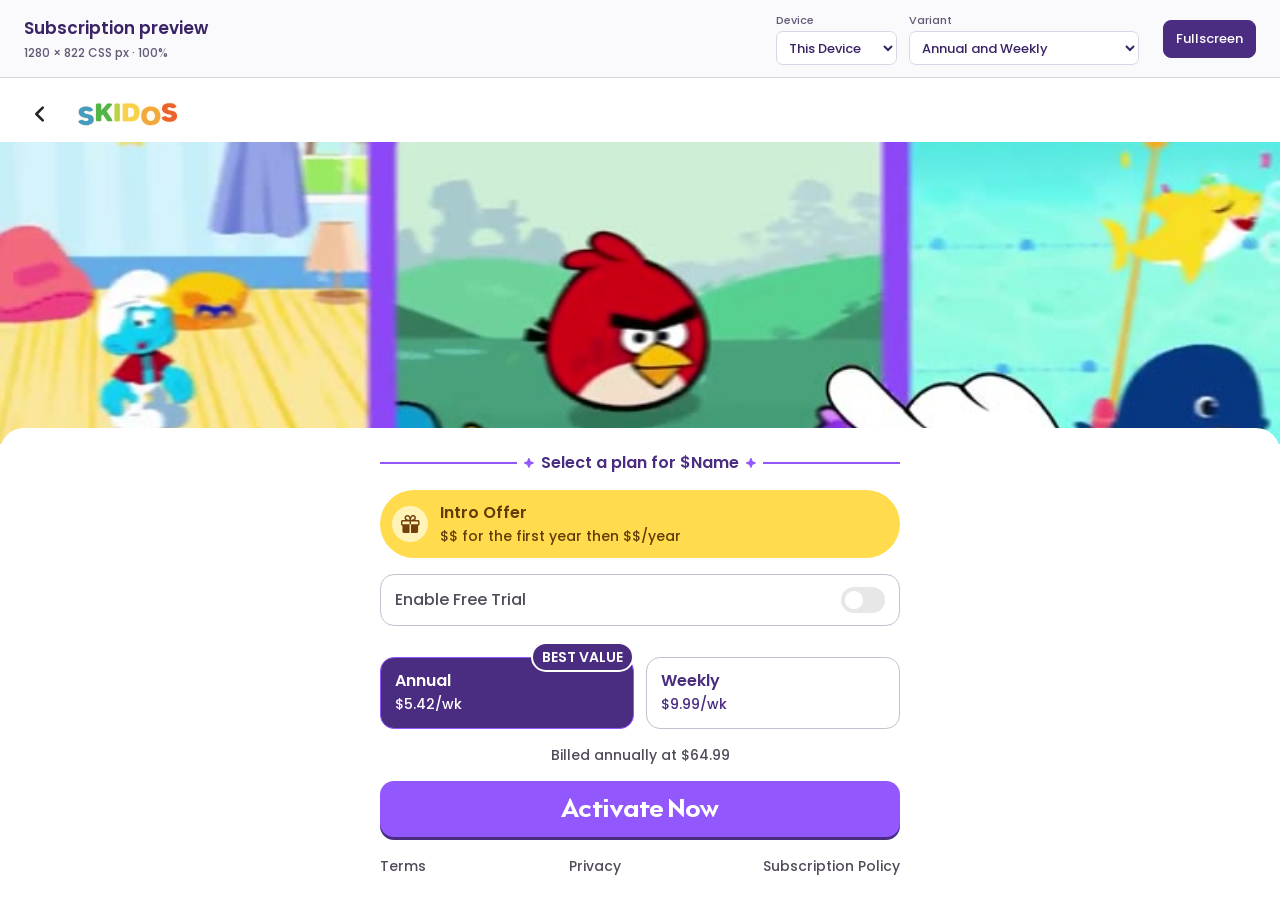
==== commit 110e11c8: "Simplify preview controls and update subscription copy" ====
--- a/index.html
+++ b/index.html
@@ -9,56 +9,62 @@
 button:focus-visible,select:focus-visible{outline:2px solid #5b30b4;outline-offset:2px}
 button:focus:not(:focus-visible){outline:none}
 img{vertical-align:middle}
-</style></head><body><div id="app"></div><script>(()=>{var Ro=globalThis.process?.env?.NODE_ENV,M=Ro&&!Ro.toLowerCase().startsWith("prod");var vt=Array.isArray,Ko=Array.prototype.indexOf,Yt=Array.prototype.includes,Cr=Array.from,Ai=Object.keys,ve=Object.defineProperty,Je=Object.getOwnPropertyDescriptor,Si=Object.getOwnPropertyDescriptors,zi=Object.prototype,Yo=Array.prototype,Qr=Object.getPrototypeOf,Oi=Object.isExtensible;var ut=()=>{};function Ln(e){for(var t=0;t<e.length;t++)e[t]()}function Cn(){var e,t,r=new Promise((n,i)=>{e=n,t=i});return{promise:r,resolve:e,reject:t}}function Jt(e,t){if(Array.isArray(e))return e;if(t===void 0||!(Symbol.iterator in e))return Array.from(e);let r=[];for(let n of e)if(r.push(n),r.length===t)break;return r}var Ce=Symbol("$state"),Qn=Symbol("component"),fn=Symbol("legacy props"),Jo=Symbol(""),qn=Symbol("proxy path"),Vn=Symbol("attributes"),pn=Symbol("class"),dn=Symbol("style"),Mn=Symbol("text"),ir=Symbol("form reset"),bi=Symbol("hmr anchor"),Ft=new class extends Error{name="StaleReactionError";message="The reaction that called `getAbortSignal()` was re-run or destroyed"},Rn=!!globalThis.document?.contentType&&globalThis.document.contentType.includes("xml");var qr=3,ft=8;var et={};var P=Symbol("uninitialized"),pt=Symbol("filename"),Fo=Symbol("hmr"),Kn="http://www.w3.org/1999/xhtml";var Wt="font-weight: bold",Pt="font-weight: normal";function Wo(e){M?console.warn(`%c[svelte] await_reactivity_loss
+</style></head><body><div id="app"></div><script>(()=>{var bo=globalThis.process?.env?.NODE_ENV,M=bo&&!bo.toLowerCase().startsWith("prod");var xt=Array.isArray,ko=Array.prototype.indexOf,Wt=Array.prototype.includes,Cr=Array.from,xi=Object.keys,ye=Object.defineProperty,Ge=Object.getOwnPropertyDescriptor,Ti=Object.getOwnPropertyDescriptors,ji=Object.prototype,_o=Array.prototype,Qr=Object.getPrototypeOf,Ei=Object.isExtensible;var Ze=()=>{};function _n(e){for(var t=0;t<e.length;t++)e[t]()}function Un(){var e,t,r=new Promise((n,i)=>{e=n,t=i});return{promise:r,resolve:e,reject:t}}function ir(e,t){if(Array.isArray(e))return e;if(t===void 0||!(Symbol.iterator in e))return Array.from(e);let r=[];for(let n of e)if(r.push(n),r.length===t)break;return r}var Ve=Symbol("$state"),Ln=Symbol("component"),pn=Symbol("legacy props"),Uo=Symbol(""),Cn=Symbol("proxy path"),Qn=Symbol("attributes"),dn=Symbol("class"),Mn=Symbol("style"),gn=Symbol("text"),or=Symbol("form reset"),Ai=Symbol("hmr anchor"),Pt=new class extends Error{name="StaleReactionError";message="The reaction that called `getAbortSignal()` was re-run or destroyed"},qn=!!globalThis.document?.contentType&&globalThis.document.contentType.includes("xml");var dr=3,gt=8;var it={};var G=Symbol("uninitialized"),Nt=Symbol("filename"),Lo=Symbol("hmr"),Vn="http://www.w3.org/1999/xhtml";var Gt="font-weight: bold",Zt="font-weight: normal";function Co(e){M?console.warn(`%c[svelte] await_reactivity_loss
 %cDetected reactivity loss when reading \`${e}\`. This happens when state is read in an async function after an earlier \`await\`
-https://svelte.dev/e/await_reactivity_loss`,Wt,Pt):console.warn("https://svelte.dev/e/await_reactivity_loss")}function Po(e,t){M?console.warn(`%c[svelte] await_waterfall
+https://svelte.dev/e/await_reactivity_loss`,Gt,Zt):console.warn("https://svelte.dev/e/await_reactivity_loss")}function Qo(e,t){M?console.warn(`%c[svelte] await_waterfall
 %cAn async derived, \`${e}\` (${t}) was not read immediately after it resolved. This often indicates an unnecessary waterfall, which can slow down your app
-https://svelte.dev/e/await_waterfall`,Wt,Pt):console.warn("https://svelte.dev/e/await_waterfall")}function Go(){M?console.warn(`%c[svelte] derived_inert
+https://svelte.dev/e/await_waterfall`,Gt,Zt):console.warn("https://svelte.dev/e/await_waterfall")}function qo(){M?console.warn(`%c[svelte] derived_inert
 %cReading a derived belonging to a now-destroyed effect may result in stale values
-https://svelte.dev/e/derived_inert`,Wt,Pt):console.warn("https://svelte.dev/e/derived_inert")}function Zo(e,t,r){M?console.warn(`%c[svelte] hydration_attribute_changed
+https://svelte.dev/e/derived_inert`,Gt,Zt):console.warn("https://svelte.dev/e/derived_inert")}function Vo(e,t,r){M?console.warn(`%c[svelte] hydration_attribute_changed
 %cThe \`${e}\` attribute on \`${t}\` changed its value between server and client renders. The client value, \`${r}\`, will be ignored in favour of the server value
-https://svelte.dev/e/hydration_attribute_changed`,Wt,Pt):console.warn("https://svelte.dev/e/hydration_attribute_changed")}function gr(e){M?console.warn(`%c[svelte] hydration_mismatch
+https://svelte.dev/e/hydration_attribute_changed`,Gt,Zt):console.warn("https://svelte.dev/e/hydration_attribute_changed")}function Mr(e){M?console.warn(`%c[svelte] hydration_mismatch
 %c${e?`Hydration failed because the initial UI does not match what was rendered on the server. The error occurred near ${e}`:"Hydration failed because the initial UI does not match what was rendered on the server"}
-https://svelte.dev/e/hydration_mismatch`,Wt,Pt):console.warn("https://svelte.dev/e/hydration_mismatch")}function Ho(){M?console.warn(`%c[svelte] lifecycle_double_unmount
+https://svelte.dev/e/hydration_mismatch`,Gt,Zt):console.warn("https://svelte.dev/e/hydration_mismatch")}function Ro(){M?console.warn(`%c[svelte] lifecycle_double_unmount
 %cTried to unmount a component that was not mounted
-https://svelte.dev/e/lifecycle_double_unmount`,Wt,Pt):console.warn("https://svelte.dev/e/lifecycle_double_unmount")}function Bo(){M?console.warn("%c[svelte] select_multiple_invalid_value\n%cThe `value` property of a `<select multiple>` element should be an array, but it received a non-array value. The selection will be kept as is.\nhttps://svelte.dev/e/select_multiple_invalid_value",Wt,Pt):console.warn("https://svelte.dev/e/select_multiple_invalid_value")}function Yn(e){M?console.warn(`%c[svelte] state_proxy_equality_mismatch
+https://svelte.dev/e/lifecycle_double_unmount`,Gt,Zt):console.warn("https://svelte.dev/e/lifecycle_double_unmount")}function Ko(){M?console.warn("%c[svelte] select_multiple_invalid_value\n%cThe `value` property of a `<select multiple>` element should be an array, but it received a non-array value. The selection will be kept as is.\nhttps://svelte.dev/e/select_multiple_invalid_value",Gt,Zt):console.warn("https://svelte.dev/e/select_multiple_invalid_value")}function Rn(e){M?console.warn(`%c[svelte] state_proxy_equality_mismatch
 %cReactive \`$state(...)\` proxies and the values they proxy have different identities. Because of this, comparisons with \`${e}\` will produce unexpected results
-https://svelte.dev/e/state_proxy_equality_mismatch`,Wt,Pt):console.warn("https://svelte.dev/e/state_proxy_equality_mismatch")}function Xo(){M?console.warn("%c[svelte] svelte_boundary_reset_noop\n%cA `<svelte:boundary>` `reset` function only resets the boundary the first time it is called\nhttps://svelte.dev/e/svelte_boundary_reset_noop",Wt,Pt):console.warn("https://svelte.dev/e/svelte_boundary_reset_noop")}var D=!1;function de(e){D=e}var z;function F(e){if(e===null)throw gr(),et;return z=e}function je(){return F(Ee(z))}function I(e){if(D){if(Ee(z)!==null)throw gr(),et;z=e}}function Nr(e=1){if(D){for(var t=e,r=z;t--;)r=Ee(r);z=r}}function kt(e=!0){for(var t=0,r=z;;){if(r.nodeType===ft){var n=r.data;if(n==="]"){if(t===0)return r;t-=1}else(n==="["||n==="[!"||n[0]==="["&&!isNaN(Number(n.slice(1))))&&(t+=1)}var i=Ee(r);e&&r.remove(),r=i}}function hr(e){if(!e||e.nodeType!==ft)throw gr(),et;return e.data}function Jn(e){return e===this.v}function wi(e,t){return e!=e?t==t:e!==t||e!==null&&typeof e=="object"||typeof e=="function"}function Fn(e){return!wi(e,this.v)}function $o(e){if(M){let t=new Error(`invariant_violation
+https://svelte.dev/e/state_proxy_equality_mismatch`,Gt,Zt):console.warn("https://svelte.dev/e/state_proxy_equality_mismatch")}function Yo(){M?console.warn("%c[svelte] svelte_boundary_reset_noop\n%cA `<svelte:boundary>` `reset` function only resets the boundary the first time it is called\nhttps://svelte.dev/e/svelte_boundary_reset_noop",Gt,Zt):console.warn("https://svelte.dev/e/svelte_boundary_reset_noop")}var y=!1;function de(e){y=e}var O;function Y(e){if(e===null)throw Mr(),it;return O=e}function Se(){return Y(ze(O))}function x(e){if(y){if(ze(O)!==null)throw Mr(),it;O=e}}function ar(e=1){if(y){for(var t=e,r=O;t--;)r=ze(r);O=r}}function Ut(e=!0){for(var t=0,r=O;;){if(r.nodeType===gt){var n=r.data;if(n==="]"){if(t===0)return r;t-=1}else(n==="["||n==="[!"||n[0]==="["&&!isNaN(Number(n.slice(1))))&&(t+=1)}var i=ze(r);e&&r.remove(),r=i}}function gr(e){if(!e||e.nodeType!==gt)throw Mr(),it;return e.data}function Kn(e){return e===this.v}function Si(e,t){return e!=e?t==t:e!==t||e!==null&&typeof e=="object"||typeof e=="function"}function Yn(e){return!Si(e,this.v)}function Jo(e){if(M){let t=new Error(`invariant_violation
 An invariant violation occurred, meaning Svelte's internal assumptions were flawed. This is a bug in Svelte, not your app \u2014 please open an issue at https://github.com/sveltejs/svelte, citing the following message: "${e}"
-https://svelte.dev/e/invariant_violation`);throw t.name="Svelte error",t}else throw new Error("https://svelte.dev/e/invariant_violation")}function Wn(e){if(M){let t=new Error(`lifecycle_outside_component
+https://svelte.dev/e/invariant_violation`);throw t.name="Svelte error",t}else throw new Error("https://svelte.dev/e/invariant_violation")}function Jn(e){if(M){let t=new Error(`lifecycle_outside_component
 \`${e}(...)\` can only be used during component initialisation
-https://svelte.dev/e/lifecycle_outside_component`);throw t.name="Svelte error",t}else throw new Error("https://svelte.dev/e/lifecycle_outside_component")}function ta(){if(M){let e=new Error("async_derived_orphan\nCannot create a `$derived(...)` with an `await` expression outside of an effect tree\nhttps://svelte.dev/e/async_derived_orphan");throw e.name="Svelte error",e}else throw new Error("https://svelte.dev/e/async_derived_orphan")}function ra(){if(M){let e=new Error(`derived_references_self
+https://svelte.dev/e/lifecycle_outside_component`);throw t.name="Svelte error",t}else throw new Error("https://svelte.dev/e/lifecycle_outside_component")}function Wo(){if(M){let e=new Error("async_derived_orphan\nCannot create a `$derived(...)` with an `await` expression outside of an effect tree\nhttps://svelte.dev/e/async_derived_orphan");throw e.name="Svelte error",e}else throw new Error("https://svelte.dev/e/async_derived_orphan")}function Po(){if(M){let e=new Error(`derived_references_self
 A derived value cannot reference itself recursively
-https://svelte.dev/e/derived_references_self`);throw e.name="Svelte error",e}else throw new Error("https://svelte.dev/e/derived_references_self")}function ki(e,t,r){if(M){let n=new Error(`each_key_duplicate
+https://svelte.dev/e/derived_references_self`);throw e.name="Svelte error",e}else throw new Error("https://svelte.dev/e/derived_references_self")}function zi(e,t,r){if(M){let n=new Error(`each_key_duplicate
 ${r?`Keyed each block has duplicate key \`${r}\` at indexes ${e} and ${t}`:`Keyed each block has duplicate key at indexes ${e} and ${t}`}
-https://svelte.dev/e/each_key_duplicate`);throw n.name="Svelte error",n}else throw new Error("https://svelte.dev/e/each_key_duplicate")}function na(e,t,r){if(M){let n=new Error(`each_key_volatile
+https://svelte.dev/e/each_key_duplicate`);throw n.name="Svelte error",n}else throw new Error("https://svelte.dev/e/each_key_duplicate")}function Go(e,t,r){if(M){let n=new Error(`each_key_volatile
 Keyed each block has key that is not idempotent \u2014 the key for item at index ${e} was \`${t}\` but is now \`${r}\`. Keys must be the same each time for a given item
-https://svelte.dev/e/each_key_volatile`);throw n.name="Svelte error",n}else throw new Error("https://svelte.dev/e/each_key_volatile")}function ia(e){if(M){let t=new Error(`effect_in_teardown
+https://svelte.dev/e/each_key_volatile`);throw n.name="Svelte error",n}else throw new Error("https://svelte.dev/e/each_key_volatile")}function Zo(e){if(M){let t=new Error(`effect_in_teardown
 \`${e}\` cannot be used inside an effect cleanup function
-https://svelte.dev/e/effect_in_teardown`);throw t.name="Svelte error",t}else throw new Error("https://svelte.dev/e/effect_in_teardown")}function oa(){if(M){let e=new Error("effect_in_unowned_derived\nEffect cannot be created inside a `$derived` value that was not itself created inside an effect\nhttps://svelte.dev/e/effect_in_unowned_derived");throw e.name="Svelte error",e}else throw new Error("https://svelte.dev/e/effect_in_unowned_derived")}function aa(e){if(M){let t=new Error(`effect_orphan
+https://svelte.dev/e/effect_in_teardown`);throw t.name="Svelte error",t}else throw new Error("https://svelte.dev/e/effect_in_teardown")}function Ho(){if(M){let e=new Error("effect_in_unowned_derived\nEffect cannot be created inside a `$derived` value that was not itself created inside an effect\nhttps://svelte.dev/e/effect_in_unowned_derived");throw e.name="Svelte error",e}else throw new Error("https://svelte.dev/e/effect_in_unowned_derived")}function Bo(e){if(M){let t=new Error(`effect_orphan
 \`${e}\` can only be used inside an effect (e.g. during component initialisation)
-https://svelte.dev/e/effect_orphan`);throw t.name="Svelte error",t}else throw new Error("https://svelte.dev/e/effect_orphan")}function sa(){if(M){let e=new Error(`effect_update_depth_exceeded
+https://svelte.dev/e/effect_orphan`);throw t.name="Svelte error",t}else throw new Error("https://svelte.dev/e/effect_orphan")}function Xo(){if(M){let e=new Error(`effect_update_depth_exceeded
 Maximum update depth exceeded. This typically indicates that an effect reads and writes the same piece of state
-https://svelte.dev/e/effect_update_depth_exceeded`);throw e.name="Svelte error",e}else throw new Error("https://svelte.dev/e/effect_update_depth_exceeded")}function la(){if(M){let e=new Error(`hydration_failed
+https://svelte.dev/e/effect_update_depth_exceeded`);throw e.name="Svelte error",e}else throw new Error("https://svelte.dev/e/effect_update_depth_exceeded")}function $o(){if(M){let e=new Error(`hydration_failed
 Failed to hydrate the application
-https://svelte.dev/e/hydration_failed`);throw e.name="Svelte error",e}else throw new Error("https://svelte.dev/e/hydration_failed")}function ca(){if(M){let e=new Error("invalid_snippet\nCould not `{@render}` snippet due to the expression being `null` or `undefined`. Consider using optional chaining `{@render snippet?.()}`\nhttps://svelte.dev/e/invalid_snippet");throw e.name="Svelte error",e}else throw new Error("https://svelte.dev/e/invalid_snippet")}function ua(e){if(M){let t=new Error(`props_invalid_value
+https://svelte.dev/e/hydration_failed`);throw e.name="Svelte error",e}else throw new Error("https://svelte.dev/e/hydration_failed")}function ea(){if(M){let e=new Error("invalid_snippet\nCould not `{@render}` snippet due to the expression being `null` or `undefined`. Consider using optional chaining `{@render snippet?.()}`\nhttps://svelte.dev/e/invalid_snippet");throw e.name="Svelte error",e}else throw new Error("https://svelte.dev/e/invalid_snippet")}function ta(e){if(M){let t=new Error(`props_invalid_value
 Cannot do \`bind:${e}={undefined}\` when \`${e}\` has a fallback value
-https://svelte.dev/e/props_invalid_value`);throw t.name="Svelte error",t}else throw new Error("https://svelte.dev/e/props_invalid_value")}function fa(e){if(M){let t=new Error(`rune_outside_svelte
+https://svelte.dev/e/props_invalid_value`);throw t.name="Svelte error",t}else throw new Error("https://svelte.dev/e/props_invalid_value")}function ra(e){if(M){let t=new Error(`rune_outside_svelte
 The \`${e}\` rune is only available inside \`.svelte\` and \`.svelte.js/ts\` files
-https://svelte.dev/e/rune_outside_svelte`);throw t.name="Svelte error",t}else throw new Error("https://svelte.dev/e/rune_outside_svelte")}function pa(){if(M){let e=new Error("state_descriptors_fixed\nProperty descriptors defined on `$state` objects must contain `value` and always be `enumerable`, `configurable` and `writable`.\nhttps://svelte.dev/e/state_descriptors_fixed");throw e.name="Svelte error",e}else throw new Error("https://svelte.dev/e/state_descriptors_fixed")}function da(){if(M){let e=new Error("state_prototype_fixed\nCannot set prototype of `$state` object\nhttps://svelte.dev/e/state_prototype_fixed");throw e.name="Svelte error",e}else throw new Error("https://svelte.dev/e/state_prototype_fixed")}function Ma(){if(M){let e=new Error("state_unsafe_mutation\nUpdating state inside `$derived(...)`, `$inspect(...)` or a template expression is forbidden. If the value should not be reactive, declare it without `$state`\nhttps://svelte.dev/e/state_unsafe_mutation");throw e.name="Svelte error",e}else throw new Error("https://svelte.dev/e/state_unsafe_mutation")}function ga(){if(M){let e=new Error("svelte_boundary_reset_onerror\nA `<svelte:boundary>` `reset` function cannot be called while an error is still being handled\nhttps://svelte.dev/e/svelte_boundary_reset_onerror");throw e.name="Svelte error",e}else throw new Error("https://svelte.dev/e/svelte_boundary_reset_onerror")}var Me=!1,Gt=!1,yt=!1;var Nn=null;function we(e,t){return e.label=t,Gn(e.v,t),e}function Gn(e,t){return e?.[qn]?.(t),e}function Dt(e){let t=new Error,r=bs();return r.length===0?null:(r.unshift(`
-`),ve(t,"stack",{value:r.join(`
-`)}),ve(t,"name",{value:e}),t)}function bs(){let e=Error.stackTraceLimit;Error.stackTraceLimit=1/0;let t=new Error().stack;if(Error.stackTraceLimit=e,!t)return[];let r=t.split(`
-`),n=[];for(let i=0;i<r.length;i++){let o=r[i],a=o.replaceAll("\\","/");if(o.trim()!=="Error"){if(o.includes("validate_each_keys"))return[];a.includes("svelte/src/internal")||a.includes("node_modules/.vite")||n.push(o)}}return n}function ha(e,t){if(!M)throw new Error("invariant(...) was not guarded by if (DEV)");e||$o(t)}var _=null;function Zt(e){_=e}var _t=null;function Kr(e){_t=e}var It=null;function Zn(e){It=e}function tt(e,t=!1,r){_={p:_,i:!1,c:null,e:null,s:e,x:null,r:y,l:Gt&&!t?{s:null,u:null,$:[]}:null},M&&(_.function=r,It=r)}function rt(e){var t=_,r=t.e;if(r!==null){t.e=null;for(var n of r)_i(n)}return e!==void 0&&(t.x=e),t.i=!0,_=t.p,M&&(It=_?.function??null),hn(e)}function hn(e={}){return ve(e,Qn,{value:!0}),e}function xt(){return!Gt||_!==null&&_.l===null}var mr=[];function ma(){var e=mr;mr=[],Ln(e)}function ce(e){if(mr.length===0&&!vr){var t=mr;queueMicrotask(()=>{t===mr&&ma()})}mr.push(e)}function va(){for(;mr.length>0;)ma()}var ws=-7169;function W(e,t){e.f=e.f&ws|t}function Yr(e){(e.f&512)!==0||e.deps===null?W(e,1024):W(e,4096)}function Hn(e,t){(e.f&2048)!==0?t.set(e,2048):(e.f&4096)!==0&&t.get(e)!==2048&&t.set(e,4096),W(e,1024)}function ya(e){return`{${e.toString().replace(/^async \(\) => /,"").replace(/^\(/,"").replace(/\$\.get\((.+?)\)/g,(t,r)=>r).replace(/\$\.track_reactivity_loss\((.+?)\)\(\)/g,(t,r)=>r).replace(/\)$/,"")}}`}var Da=!1;function Bn(){Da||(Da=!0,document.addEventListener("reset",e=>{Promise.resolve().then(()=>{if(!e.defaultPrevented)for(let t of e.target.elements)t[ir]?.()})},{capture:!0}))}function it(e){var t=T,r=y;Ne(null),he(null);try{return e()}finally{Ne(t),he(r)}}function Ui(e,t,r,n=r){e.addEventListener(t,()=>it(r));let i=e[ir];i?e[ir]=()=>{i(),n(!0)}:e[ir]=()=>n(!0),Bn()}function Xn(e,t,r,n){let i=xt()?ar:Dr;var o=e.filter(u=>!u.settled),a=t.map(i);if(M&&a.forEach((u,g)=>{u.label=t[g].toString().replace("() => ","").replaceAll("$.eager(() => ","$state.eager(").replace(/\$\.get\((.+?)\)/g,(m,h)=>h)}),r.length===0&&o.length===0){n(a);return}var s=y,l=Ia(),d=o.length===1?o[0].promise:o.length>1?Promise.all(o.map(u=>u.promise)):null;function N(u){if((s.f&16384)===0){l();try{n([...a,...u])}catch(g){We(g,s)}Fr()}}var p=Li();if(r.length===0){d.then(()=>N([])).finally(p);return}function f(){Promise.all(r.map(u=>Qi(u))).then(N).catch(u=>We(u,s)).finally(p)}d?d.then(()=>{if((s.f&16384)!==0){p();return}l(),f(),Fr()}):f()}function Ia(){var e=y,t=T,r=_,n=j;if(M)var i=_t;return function(a=!0){he(e),Ne(t),Zt(r),a&&(e.f&16384)===0&&(n?.activate(),n?.apply()),M&&(Ci(null),Kr(i))}}var ks=!1;function Fr(e=!0){ks=!1,he(null),Ne(null),Zt(null),e&&j?.deactivate(),M&&(Ci(null),Kr(null))}function Li(){var e=y,t=e.b,r=j,n=!!t?.is_rendered();return t?.update_pending_count(1,r),r.increment(n,e),()=>{t?.update_pending_count(-1,r),r.decrement(n,e)}}var Pe=null;function Ci(e){Pe=e}var yn=new Set;function ar(e){var t=2050;y!==null&&(y.f|=524288);let r={ctx:_,deps:null,effects:null,equals:Jn,f:t,fn:e,reactions:null,rv:0,v:P,wv:0,parent:y,ac:null};return M&&yt&&(r.created=Dt("created at")),r}var Wr=Symbol("obsolete");function Qi(e,t,r){let n=y;n===null&&ta();var i=void 0,o=_e(P);M&&(o.label=t??ya(e));var a=!T,s=new Set;return ja(()=>{var l=y;M&&(Pe={effect:l,effect_deps:new Set,warned:!1});var d=Cn();i=d.promise;try{Promise.resolve(e()).then(d.resolve,u=>{u!==Ft&&d.reject(u)}).finally(Fr)}catch(u){d.reject(u),Fr()}if(M){if(Pe){if(l.deps!==null)for(let u=0;u<Qe;u+=1)Pe.effect_deps.add(l.deps[u]);if(De!==null)for(let u=0;u<De.length;u+=1)Pe.effect_deps.add(De[u])}Pe=null}var N=j;if(a){if((l.f&32768)!==0)var p=Li();if(n.b?.is_rendered())N.async_deriveds.get(l)?.reject(Wr);else for(let u of s.values())u.reject(Wr);s.add(d),N.async_deriveds.set(l,d)}let f=(u,g=void 0)=>{M&&(Pe=null),p?.(),s.delete(d),g!==Wr&&(N.activate(),g?(o.f|=8388608,jt(o,g)):((o.f&8388608)!==0&&(o.f^=8388608),M&&r!==void 0&&!o.equals(u)&&(yn.add(o),setTimeout(()=>{yn.has(o)&&(l.f&16384)===0&&(Po(o.label,r),yn.delete(o))})),jt(o,u)),N.deactivate())};d.promise.then(f,u=>f(null,u||"unknown"))}),ye(()=>{for(let l of s)l.reject(Wr)}),M&&(o.f|=4194304),new Promise(l=>{function d(N){function p(){N===i?l(o):d(i)}N.then(p,p)}d(i)})}function H(e){let t=ar(e);return Me||ti(t),t}function Dr(e){let t=ar(e);return t.equals=Fn,t}function xa(e){var t=e.effects;if(t!==null){e.effects=null;for(var r=0;r<t.length;r+=1)ae(t[r])}}var qi=[];function Dn(e){var t,r=y,n=e.parent;if(!ot&&n!==null&&e.v!==P&&(n.f&24576)!==0)return Go(),e.v;if(he(n),M){let i=Ir;$n(new Set);try{Yt.call(qi,e)&&ra(),qi.push(e),xa(e),t=ei(e)}finally{he(r),$n(i),qi.pop()}}else try{xa(e),t=ei(e)}finally{he(r)}return t}function Vi(e){var t=Dn(e);if(!e.equals(t)&&(e.wv=Pr(),(!j?.is_fork||e.deps===null)&&(j!==null?(j.capture(e,t,!0),Mt?.capture(e,t,!0)):e.v=t,e.deps===null))){W(e,1024);return}ot||(Ie!==null?(or()||j?.is_fork)&&Ie.set(e,t):Yr(e))}function Ta(e){if(e.effects!==null)for(let t of e.effects)(t.teardown||t.ac)&&(t.teardown?.(),t.ac!==null&&it(()=>{t.ac.abort(Ft),t.ac=null}),t.fn!==null&&(t.teardown=ut),xr(t,0),In(t))}function Ri(e){if(e.effects!==null)for(let t of e.effects)t.teardown&&t.fn!==null&&Ut(t)}var ri=null,Gr=null,j=null,Mt=null,Ie=null,Ji=null,vr=!1,Ki=!1,Zr=null,xn=null,Ea=0,Yi=new Set,Ls=1,at=class e{id=Ls++;started=!1;linked=!0;prev=null;next=null;async_deriveds=new Map;current=new Map;previous=new Map;#e=new Set;#t=new Set;#r=0;#s=new Map;#i=null;#n=[];#a=[];#o=new Map;#l=new Map;#d=new Set;is_fork=!1;#c=!1;constructor(){Gr===null?ri=Gr=this:(Gr.next=this,this.prev=Gr),Gr=this}#g(){if(this.is_fork)return!0;for(let t of this.#s.keys())if(!this.#m(t))return!0;return!1}#m(t){for(var r=t;r!==null;r=r.parent)if(this.#l.has(r))return!0;return!1}skip_effect(t){this.#l.has(t)||this.#l.set(t,{d:[],m:[]}),this.#d.delete(t)}unskip_effect(t,r=n=>this.schedule(n)){var n=this.#l.get(t);if(n){this.#l.delete(t);for(var i of n.d)W(i,2048),r(i);for(i of n.m)W(i,4096),r(i)}this.#d.add(t)}#u(){var t=[];for(let o of this.#n)if(!((o.f&16384)!==0||(o.f&6144)===0)){for(var r=o,n=!1;r.parent!==null;){r=r.parent;var i=r.f;if((i&96)!==0){if((i&1024)===0){n=!0;break}r.f^=1024}}n||t.push(r)}return this.#n=[],t}#N(){if(this.started=!0,M)for(let s of this.current.keys())Yi.add(s);for(let[s,l]of this.#o)W(s,l),this.schedule(s);this.apply();for(var t=Zr=[],r=[],n=xn=[];this.#n.length>0;){Ea++>1e3&&(this.#p(),Cs());for(let s of this.#u())try{this.#v(s,t,r)}catch(l){throw Oa(s),this.#g()||this.discard(),l}}if(j=null,n.length>0){var i=e.ensure();for(let s of n)i.schedule(s)}if(Zr=null,xn=null,this.#g()){this.#M(r),this.#M(t);for(let[s,l]of this.#l)za(s,l);n.length>0&&j.#N();return}let o=this.#D();if(o){this.#M(r),this.#M(t),o.#f(this);return}this.#o.clear();for(let s of this.#e)s(this);this.#e.clear(),Mt=this,Aa(r),Aa(t),Mt=null,this.#i?.resolve();var a=j;this.#r===0&&(this.#n.length===0||a!==null)&&(this.#p(),Me&&(this.#y(),j=a)),a!==null&&(Nt.clear(),a.#N())}#v(t,r,n){t.f^=1024;for(var i=t.first;i!==null;){var o=i.f,a=(o&96)!==0,s=a&&(o&1024)!==0,l=s||(o&8192)!==0||this.#l.has(i);if(!l&&i.fn!==null){a?i.f^=1024:(o&4)!==0?r.push(i):Me&&(o&16777224)!==0?n.push(i):lr(i)&&((o&16)!==0&&this.add_dirty_reaction(i,4096),Ut(i));var d=i.first;if(d!==null){i=d;continue}}for(;i!==null;){var N=i.next;if(N!==null){i=N;break}i=i.parent}}}#D(){for(var t=this.prev;t!==null;t=t.prev)if(!t.is_fork&&this.#h(t))return t;return null}#h(t){for(let[r,[,n]]of this.current)if(!n&&t.current.has(r))return!0;return!1}#f(t){for(let[n,i]of t.current)!this.previous.has(n)&&t.previous.has(n)&&this.previous.set(n,t.previous.get(n)),this.current.set(n,i);for(let[n,i]of t.async_deriveds){let o=this.async_deriveds.get(n);o&&i.promise.then(o.resolve).catch(o.reject)}t.async_deriveds.clear(),this.transfer_reactions(t.#o);let r=n=>{var i=n.reactions;if(i!==null&&!((n.f&2)!==0&&(n.f&6144)===0))for(let s of i){var o=s.f;if((o&2)!==0)r(s);else{var a=s;o&4194320&&!this.async_deriveds.has(a)&&(this.#o.delete(a),W(a,2048),this.schedule(a))}}};for(let n of this.current.keys())r(n);this.oncommit(()=>t.discard()),t.#p(),j=this,this.#N()}#M(t){for(var r=0;r<t.length;r+=1)Hn(t[r],this.#o)}capture(t,r,n=!1){t.v!==P&&!this.previous.has(t)&&this.previous.set(t,t.v),(t.f&8388608)===0&&(this.current.set(t,[r,n]),Ie?.set(t,r)),this.is_fork||(t.v=r)}activate(){j=this}deactivate(){j=null,Ie=null}flush(){try{M&&Yi.clear(),Ki=!0,j=this,this.#N()}finally{if(Ea=0,Ji=null,Zr=null,xn=null,Ki=!1,j=null,Ie=null,Nt.clear(),M)for(let t of Yi)t.updated=null}}discard(){for(let t of this.#t)t(this);this.#t.clear();for(let t of this.async_deriveds.values())t.reject(Wr);this.#p(),this.#i?.resolve()}register_created_effect(t){this.#a.push(t)}#y(){for(let p=ri;p!==null;p=p.next){var t=p.id<this.id,r=[];for(let[f,[u,g]]of this.current){if(p.current.has(f)){var n=p.current.get(f)[0];if(t&&u!==n)p.current.set(f,[u,g]);else continue}r.push(f)}if(t)for(let[f,u]of this.async_deriveds){let g=p.async_deriveds.get(f);g&&u.promise.then(g.resolve).catch(g.reject)}var i=[...p.current.keys()].filter(f=>!p.current.get(f)[1]);if(!(!p.started||i.length===0)){var o=i.filter(f=>!this.current.has(f));if(o.length===0)t&&p.discard();else if(r.length>0){if(M&&!p.#c&&ha(p.#n.length===0,"Batch has scheduled effects"),t)for(let f of this.#d)p.unskip_effect(f,u=>{(u.f&4194320)!==0?p.schedule(u):p.#M([u])});p.activate();var a=new Set,s=new Map;for(var l of r)Sa(l,o,a,s);s=new Map;var d=[...p.current].filter(([f,u])=>{let g=this.current.get(f);return g?g[0]!==u[0]||g[1]!==u[1]:!0}).map(([f])=>f);if(d.length>0)for(let f of this.#a)(f.f&155648)===0&&Fi(f,d,s)&&((f.f&4194320)!==0?(W(f,2048),p.schedule(f)):p.add_dirty_reaction(f,2048));if(p.#n.length>0&&!p.#c){p.apply();for(var N of p.#u())p.#v(N,[],[])}p.deactivate()}}}}increment(t,r){if(this.#r+=1,t){let n=this.#s.get(r)??0;this.#s.set(r,n+1)}}decrement(t,r){if(this.#r-=1,t){let n=this.#s.get(r)??0;n===1?this.#s.delete(r):this.#s.set(r,n-1)}this.#c||(this.#c=!0,ce(()=>{this.#c=!1,this.linked&&this.flush()}))}transfer_reactions(t){for(let[r,n]of t)this.add_dirty_reaction(r,n);t.clear()}add_dirty_reaction(t,r){(r===2048||this.#o.get(t)!==2048)&&this.#o.set(t,r)}oncommit(t){this.#e.add(t)}ondiscard(t){this.#t.add(t)}settled(){return(this.#i??=Cn()).promise}static ensure(){if(j===null){let t=j=new e;!Ki&&!vr&&ce(()=>{t.started||t.flush()})}return j}apply(){if(!Me||!this.is_fork&&this.prev===null&&this.next===null){Ie=null;return}Ie=new Map;for(let[t,[r]]of this.current)Ie.set(t,r);for(let t=ri;t!==null;t=t.next)if(!(t===this||t.is_fork)&&(t.id>=this.id||!t.#h(this)))for(let[r,n]of t.previous)Ie.has(r)||Ie.set(r,n)}schedule(t){if(Ji=t,t.b?.is_pending&&(t.f&16777228)!==0&&(t.f&32768)===0){t.b.defer_effect(t);return}this.#n.push(t)}#p(){if(this.linked){var t=this.prev,r=this.next;t===null?ri=r:t.next=r,r===null?Gr=t:r.prev=t,this.linked=!1}}};function sr(e){var t=vr,r=Mt;Mt=null,vr=!0;try{var n;for(e&&(sr(),n=e());;){if(va(),j===null)return n;j.flush()}}finally{vr=t,Mt=r}}function Cs(){if(M){var e=new Map;for(let r of j.current.keys())for(let[n,i]of r.updated??[]){var t=e.get(n);t||(t={error:i.error,count:0},e.set(n,t)),t.count+=i.count}for(let r of e.values())r.error&&console.error(r.error)}try{sa()}catch(r){M&&ve(r,"stack",{value:""}),We(r,Ji)}}var gt=null;function Aa(e){var t=e.length;if(t!==0){for(var r=0;r<t;){var n=e[r++];if((n.f&24576)===0&&lr(n)&&(gt=new Set,Ut(n),n.deps===null&&n.first===null&&n.nodes===null&&n.teardown===null&&n.ac===null&&Wi(n),gt?.size>0)){Nt.clear();for(let i of gt){if((i.f&24576)!==0)continue;let o=[i],a=i.parent;for(;a!==null;)gt.has(a)&&(gt.delete(a),o.push(a)),a=a.parent;for(let s=o.length-1;s>=0;s--){let l=o[s];(l.f&24576)===0&&Ut(l)}}gt.clear()}}gt=null}}function Sa(e,t,r,n){if(!r.has(e)&&(r.add(e),e.reactions!==null))for(let i of e.reactions){let o=i.f;(o&2)!==0?Sa(i,t,r,n):(o&4194320)!==0&&(o&2048)===0&&Fi(i,t,n)&&(W(i,2048),Tn(i))}}function Fi(e,t,r){let n=r.get(e);if(n!==void 0)return n;if(e.deps!==null)for(let i of e.deps){if(Yt.call(t,i))return!0;if((i.f&2)!==0&&Fi(i,t,r))return r.set(i,!0),!0}return r.set(e,!1),!1}function Tn(e){j.schedule(e)}function za(e,t){if(!((e.f&32)!==0&&(e.f&1024)!==0)){(e.f&2048)!==0?t.d.push(e):(e.f&4096)!==0&&t.m.push(e),W(e,1024);for(var r=e.first;r!==null;)za(r,t),r=r.next}}function Oa(e){W(e,1024);for(var t=e.first;t!==null;)Oa(t),t=t.next}var Ir=new Set,Nt=new Map;function $n(e){Ir=e}var Gi=!1;function wa(){Gi=!0}function _e(e,t){var r={f:0,v:e,reactions:null,equals:Jn,rv:0,wv:0};return M&&yt&&(r.created=t??Dt("created at"),r.updated=null,r.set_during_effect=!1,r.trace=null),r}function V(e,t){let r=_e(e,t);return ti(r),r}function Er(e,t=!1,r=!0){let n=_e(e);return t||(n.equals=Fn),Gt&&r&&_!==null&&_.l!==null&&(_.l.s??=[]).push(n),n}function A(e,t,r=!1){T!==null&&(!qe||(T.f&131072)!==0)&&xt()&&(T.f&4325394)!==0&&(Et===null||!Et.has(e))&&Ma();let n=r?Ue(t):t;return M&&Gn(n,e.label),jt(e,n,xn)}var jr=null,Pi=0;function jt(e,t,r=null){if(!e.equals(t)){ot?Nt.set(e,t):Nt.has(e)||Nt.set(e,e.v);var n=at.ensure();if(n.capture(e,t),M){if(yt||y!==null){e.updated??=new Map;let i=(e.updated.get("")?.count??0)+1;if(e.updated.set("",{error:null,count:i}),yt||i>5){let o=Dt("updated at");if(o!==null){let a=e.updated.get(o.stack);a||(a={error:o,count:0},e.updated.set(o.stack,a)),a.count++}}}y!==null&&(e.set_during_effect=!0)}if((e.f&2)!==0){let i=e;(e.f&2048)!==0&&Dn(i),Ie===null&&Yr(i)}e.wv=Pr(),jr=null,Pi=0,ka(e,2048,r),jr=null,xt()&&y!==null&&(y.f&1024)!==0&&(y.f&96)===0&&(st===null?_a([e]):st.push(e)),!n.is_fork&&Ir.size>0&&!Gi&&ni()}return t}function ni(){Gi=!1;for(let e of Ir){(e.f&1024)!==0&&W(e,4096);let t;try{t=lr(e)}catch{t=!0}t&&Ut(e)}Ir.clear()}function Ar(e){A(e,e.v+1)}function ka(e,t,r){var n=e.reactions;if(n!==null){var i=xt(),o=n.length;if(Pi+=o,Pi>1e5&&jr===null&&(jr=new Set),jr!==null){if(jr.has(e))return;jr.add(e)}for(var a=0;a<o;a++){var s=n[a],l=s.f;if(!(!i&&s===y)){var d=(l&2048)===0;if(d&&W(s,t),(l&131072)!==0)Ir.add(s);else if((l&2)!==0){var N=s;Ie?.delete(N),ka(N,4096,r)}else if(d){var p=s;(l&16)!==0&&gt!==null&&gt.add(p),r!==null?r.push(p):Tn(p)}}}}}var qs=/^[a-zA-Z_$][a-zA-Z_$0-9]*$/;function Ue(e){if(typeof e!="object"||e===null||Ce in e||Qn in e)return e;let t=Qr(e);if(t!==zi&&t!==Yo)return e;var r=new Map,n=vt(e),i=V(0),o=M&&yt?Dt("created at"):null,a=cr,s=p=>{if(cr===a)return p();var f=T,u=cr;Ne(null),Zi(a);var g=p();return Ne(f),Zi(u),g};n&&(r.set("length",V(e.length,o)),M&&(e=Rs(e)));var l="";let d=!1;function N(p){if(!d){d=!0,l=p,we(i,`${l} version`);for(let[f,u]of r)we(u,Sr(l,f));d=!1}}return new Proxy(e,{defineProperty(p,f,u){(!("value"in u)||u.configurable===!1||u.enumerable===!1||u.writable===!1)&&pa();var g=r.get(f);return g===void 0?s(()=>{var m=V(u.value,o);return r.set(f,m),M&&typeof f=="string"&&we(m,Sr(l,f)),m}):A(g,u.value,!0),!0},deleteProperty(p,f){var u=r.get(f);if(u===void 0){if(f in p){let g=s(()=>V(P,o));r.set(f,g),Ar(i),M&&we(g,Sr(l,f))}}else A(u,P),Ar(i);return!0},get(p,f,u){if(f===Ce)return e;if(M&&f===qn)return N;var g=r.get(f),m=f in p;if(g===void 0&&(!m||Je(p,f)?.writable)&&(g=s(()=>{var v=Ue(m?p[f]:P),b=V(v,o);return M&&we(b,Sr(l,f)),b}),r.set(f,g)),g!==void 0){var h=c(g);return h===P?void 0:h}return Reflect.get(p,f,u)},getOwnPropertyDescriptor(p,f){this.has?.(p,f);var u=Reflect.getOwnPropertyDescriptor(p,f),g=r.get(f);if(g!==void 0){var m=c(g);if(m===P)return;if(u&&"value"in u)u.value=m;else return{enumerable:!0,configurable:!0,value:m,writable:!0}}return u},has(p,f){if(f===Ce)return!0;var u=r.get(f),g=u!==void 0&&u.v!==P||Reflect.has(p,f);if(u!==void 0||(y!==null||T!==null)&&(!g||Je(p,f)?.writable)){u===void 0&&(u=s(()=>{var h=g?Ue(p[f]):P,v=V(h,o);return M&&we(v,Sr(l,f)),v}),r.set(f,u));var m=c(u);if(m===P)return!1}return g},set(p,f,u,g){var m=r.get(f),h=f in p;if(n&&f==="length")for(var v=u;v<m.v;v+=1){var b=r.get(v+"");b!==void 0?A(b,P):v in p&&(b=s(()=>V(P,o)),r.set(v+"",b),M&&we(b,Sr(l,v)))}if(m===void 0)(!h||Je(p,f)?.writable)&&(m=s(()=>V(void 0,o)),M&&we(m,Sr(l,f)),A(m,Ue(u)),r.set(f,m));else{h=m.v!==P;var L=s(()=>Ue(u));A(m,L)}var S=Reflect.getOwnPropertyDescriptor(p,f);if(S?.set&&S.set.call(g,u),!h){if(n&&typeof f=="string"){var B=r.get("length"),K=Number(f);Number.isInteger(K)&&K>=B.v&&A(B,K+1)}Ar(i)}return!0},ownKeys(p){c(i);var f=Reflect.ownKeys(p).filter(m=>{var h=r.get(m);return h===void 0||h.v!==P});for(var[u,g]of r)g.v!==P&&!(u in p)&&f.push(u);return f},setPrototypeOf(){da()}})}function Sr(e,t){return typeof t=="symbol"?`${e}[Symbol(${t.description??""})]`:qs.test(t)?`${e}.${t}`:/^\d+$/.test(t)?`${e}[${t}]`:`${e}['${t}']`}function Hr(e){try{if(e!==null&&typeof e=="object"&&Ce in e)return e[Ce]}catch{}return e}function ii(e,t){return Object.is(Hr(e),Hr(t))}var Vs=new Set(["copyWithin","fill","pop","push","reverse","shift","sort","splice","unshift"]);function Rs(e){return new Proxy(e,{get(t,r,n){var i=Reflect.get(t,r,n);return Vs.has(r)?function(...o){wa();var a=i.apply(this,o);return ni(),a}:i}})}function Ua(){let e=Array.prototype,t=Array.__svelte_cleanup;t&&t();let{indexOf:r,lastIndexOf:n,includes:i}=e;e.indexOf=function(o,a){let s=r.call(this,o,a);if(s===-1){for(let l=a??0;l<this.length;l+=1)if(Hr(this[l])===o){Yn("array.indexOf(...)");break}}return s},e.lastIndexOf=function(o,a){let s=n.call(this,o,a??this.length-1);if(s===-1){for(let l=0;l<=(a??this.length-1);l+=1)if(Hr(this[l])===o){Yn("array.lastIndexOf(...)");break}}return s},e.includes=function(o,a){let s=i.call(this,o,a);if(!s){for(let l=0;l<this.length;l+=1)if(Hr(this[l])===o){Yn("array.includes(...)");break}}return s},Array.__svelte_cleanup=()=>{e.indexOf=r,e.lastIndexOf=n,e.includes=i}}var Hi,La,jn,Ca,Qa;function oi(){if(Hi===void 0){Hi=window,La=document,jn=/Firefox/.test(navigator.userAgent);var e=Element.prototype,t=Node.prototype,r=Text.prototype;Ca=Je(t,"firstChild").get,Qa=Je(t,"nextSibling").get,Oi(e)&&(e[pn]=void 0,e[Vn]=null,e[dn]=void 0,e.__e=void 0),Oi(r)&&(r[Mn]=void 0),M&&(e.__svelte_meta=null,Ua())}}function ue(e=""){return document.createTextNode(e)}function ze(e){return Ca.call(e)}function Ee(e){return Qa.call(e)}function O(e,t){if(!D)return ze(e);var r=ze(z);if(r===null)r=z.appendChild(ue());else if(t&&r.nodeType!==qr){var n=ue();return r?.before(n),F(n),n}return t&&si(r),F(r),r}function Lt(e,t=!1){if(!D){var r=ze(e);return r instanceof Comment&&r.data===""?Ee(r):r}if(t){if(z?.nodeType!==qr){var n=ue();return z?.before(n),F(n),n}si(z)}return z}function ne(e,t=!1){if(!D)return ze(e);var r=O(e,t);return I(e),r}function x(e,t=1,r=!1){let n=D?z:e;for(var i;t--;)i=n,n=Ee(n);if(!D)return n;if(r){if(n?.nodeType!==qr){var o=ue();return n===null?i?.after(o):n.before(o),F(o),o}si(n)}return F(n),n}function vn(e){e.textContent=""}function ai(){if(!Me||gt!==null)return!1;var e=y.f;return(e&32768)!==0}function At(e,t,r){return t==null||t===Kn?r?document.createElement(e,{is:r}):document.createElement(e):r?document.createElementNS(t,e,{is:r}):document.createElementNS(t,e)}function si(e){if(e.nodeValue.length<65536)return;let t=e.nextSibling;for(;t!==null&&t.nodeType===qr;)t.remove(),e.nodeValue+=t.nodeValue,t=e.nextSibling}var Bi=new WeakMap;function qa(e){var t=y;if(t===null)return T.f|=8388608,e;if(M&&e instanceof Error&&!Bi.has(e)&&Bi.set(e,Ks(e,t)),(t.f&32768)===0&&(t.f&4)===0)throw M&&!t.parent&&e instanceof Error&&Va(e),e;We(e,t)}function We(e,t){if(e===et)throw e;if(!(t!==null&&(t.f&16384)!==0)){for(;t!==null;){if((t.f&128)!==0&&(t.f&33570816)===0){if((t.f&32768)===0)throw e;try{t.b.error(e);return}catch(r){e=r}}t=t.parent}throw M&&e instanceof Error&&Va(e),e}}function Ks(e,t){let r=Je(e,"message");if(!(r&&!r.configurable)){for(var n=jn?"  ":"	",i=`
+https://svelte.dev/e/rune_outside_svelte`);throw t.name="Svelte error",t}else throw new Error("https://svelte.dev/e/rune_outside_svelte")}function na(){if(M){let e=new Error("state_descriptors_fixed\nProperty descriptors defined on `$state` objects must contain `value` and always be `enumerable`, `configurable` and `writable`.\nhttps://svelte.dev/e/state_descriptors_fixed");throw e.name="Svelte error",e}else throw new Error("https://svelte.dev/e/state_descriptors_fixed")}function ia(){if(M){let e=new Error("state_prototype_fixed\nCannot set prototype of `$state` object\nhttps://svelte.dev/e/state_prototype_fixed");throw e.name="Svelte error",e}else throw new Error("https://svelte.dev/e/state_prototype_fixed")}function oa(){if(M){let e=new Error("state_unsafe_mutation\nUpdating state inside `$derived(...)`, `$inspect(...)` or a template expression is forbidden. If the value should not be reactive, declare it without `$state`\nhttps://svelte.dev/e/state_unsafe_mutation");throw e.name="Svelte error",e}else throw new Error("https://svelte.dev/e/state_unsafe_mutation")}function aa(){if(M){let e=new Error("svelte_boundary_reset_onerror\nA `<svelte:boundary>` `reset` function cannot be called while an error is still being handled\nhttps://svelte.dev/e/svelte_boundary_reset_onerror");throw e.name="Svelte error",e}else throw new Error("https://svelte.dev/e/svelte_boundary_reset_onerror")}var Me=!1,Ht=!1,Tt=!1;var hn=null;function ke(e,t){return e.label=t,Wn(e.v,t),e}function Wn(e,t){return e?.[Cn]?.(t),e}function jt(e){let t=new Error,r=vs();return r.length===0?null:(r.unshift(`
+`),ye(t,"stack",{value:r.join(`
+`)}),ye(t,"name",{value:e}),t)}function vs(){let e=Error.stackTraceLimit;Error.stackTraceLimit=1/0;let t=new Error().stack;if(Error.stackTraceLimit=e,!t)return[];let r=t.split(`
+`),n=[];for(let i=0;i<r.length;i++){let o=r[i],a=o.replaceAll("\\","/");if(o.trim()!=="Error"){if(o.includes("validate_each_keys"))return[];a.includes("svelte/src/internal")||a.includes("node_modules/.vite")||n.push(o)}}return n}function la(e,t){if(!M)throw new Error("invariant(...) was not guarded by if (DEV)");e||Jo(t)}var _=null;function Bt(e){_=e}var Lt=null;function Rr(e){Lt=e}var Et=null;function Pn(e){Et=e}function ot(e,t=!1,r){_={p:_,i:!1,c:null,e:null,s:e,x:null,r:D,l:Ht&&!t?{s:null,u:null,$:[]}:null},M&&(_.function=r,Et=r)}function at(e){var t=_,r=t.e;if(r!==null){t.e=null;for(var n of r)Oi(n)}return e!==void 0&&(t.x=e),t.i=!0,_=t.p,M&&(Et=_?.function??null),vn(e)}function vn(e={}){return ye(e,Ln,{value:!0}),e}function At(){return!Ht||_!==null&&_.l===null}var Nr=[];function ca(){var e=Nr;Nr=[],_n(e)}function pe(e){if(Nr.length===0&&!hr){var t=Nr;queueMicrotask(()=>{t===Nr&&ca()})}Nr.push(e)}function ua(){for(;Nr.length>0;)ca()}var ms=-7169;function P(e,t){e.f=e.f&ms|t}function Kr(e){(e.f&512)!==0||e.deps===null?P(e,1024):P(e,4096)}function Gn(e,t){(e.f&2048)!==0?t.set(e,2048):(e.f&4096)!==0&&t.get(e)!==2048&&t.set(e,4096),P(e,1024)}function fa(e){return`{${e.toString().replace(/^async \(\) => /,"").replace(/^\(/,"").replace(/\$\.get\((.+?)\)/g,(t,r)=>r).replace(/\$\.track_reactivity_loss\((.+?)\)\(\)/g,(t,r)=>r).replace(/\)$/,"")}}`}var pa=!1;function Zn(){pa||(pa=!0,document.addEventListener("reset",e=>{Promise.resolve().then(()=>{if(!e.defaultPrevented)for(let t of e.target.elements)t[or]?.()})},{capture:!0}))}function lt(e){var t=T,r=D;Ne(null),he(null);try{return e()}finally{Ne(t),he(r)}}function wi(e,t,r,n=r){e.addEventListener(t,()=>lt(r));let i=e[or];i?e[or]=()=>{i(),n(!0)}:e[or]=()=>n(!0),Zn()}function Hn(e,t,r,n){let i=At()?lr:mr;var o=e.filter(u=>!u.settled),a=t.map(i);if(M&&a.forEach((u,g)=>{u.label=t[g].toString().replace("() => ","").replaceAll("$.eager(() => ","$state.eager(").replace(/\$\.get\((.+?)\)/g,(v,h)=>h)}),r.length===0&&o.length===0){n(a);return}var s=D,l=da(),f=o.length===1?o[0].promise:o.length>1?Promise.all(o.map(u=>u.promise)):null;function N(u){if((s.f&16384)===0){l();try{n([...a,...u])}catch(g){Be(g,s)}Jr()}}var d=bi();if(r.length===0){f.then(()=>N([])).finally(d);return}function p(){Promise.all(r.map(u=>_i(u))).then(N).catch(u=>Be(u,s)).finally(d)}f?f.then(()=>{if((s.f&16384)!==0){d();return}l(),p(),Jr()}):p()}function da(){var e=D,t=T,r=_,n=A;if(M)var i=Lt;return function(a=!0){he(e),Ne(t),Bt(r),a&&(e.f&16384)===0&&(n?.activate(),n?.apply()),M&&(ki(null),Rr(i))}}var ys=!1;function Jr(e=!0){ys=!1,he(null),Ne(null),Bt(null),e&&A?.deactivate(),M&&(ki(null),Rr(null))}function bi(){var e=D,t=e.b,r=A,n=!!t?.is_rendered();return t?.update_pending_count(1,r),r.increment(n,e),()=>{t?.update_pending_count(-1,r),r.decrement(n,e)}}var Xe=null;function ki(e){Xe=e}var Dn=new Set;function lr(e){var t=2050;D!==null&&(D.f|=524288);let r={ctx:_,deps:null,effects:null,equals:Kn,f:t,fn:e,reactions:null,rv:0,v:G,wv:0,parent:D,ac:null};return M&&Tt&&(r.created=jt("created at")),r}var Fr=Symbol("obsolete");function _i(e,t,r){let n=D;n===null&&Wo();var i=void 0,o=Ue(G);M&&(o.label=t??fa(e));var a=!T,s=new Set;return Na(()=>{var l=D;M&&(Xe={effect:l,effect_deps:new Set,warned:!1});var f=Un();i=f.promise;try{Promise.resolve(e()).then(f.resolve,u=>{u!==Pt&&f.reject(u)}).finally(Jr)}catch(u){f.reject(u),Jr()}if(M){if(Xe){if(l.deps!==null)for(let u=0;u<Re;u+=1)Xe.effect_deps.add(l.deps[u]);if(Ie!==null)for(let u=0;u<Ie.length;u+=1)Xe.effect_deps.add(Ie[u])}Xe=null}var N=A;if(a){if((l.f&32768)!==0)var d=bi();if(n.b?.is_rendered())N.async_deriveds.get(l)?.reject(Fr);else for(let u of s.values())u.reject(Fr);s.add(f),N.async_deriveds.set(l,f)}let p=(u,g=void 0)=>{M&&(Xe=null),d?.(),s.delete(f),g!==Fr&&(N.activate(),g?(o.f|=8388608,zt(o,g)):((o.f&8388608)!==0&&(o.f^=8388608),M&&r!==void 0&&!o.equals(u)&&(Dn.add(o),setTimeout(()=>{Dn.has(o)&&(l.f&16384)===0&&(Qo(o.label,r),Dn.delete(o))})),zt(o,u)),N.deactivate())};f.promise.then(p,u=>p(null,u||"unknown"))}),De(()=>{for(let l of s)l.reject(Fr)}),M&&(o.f|=4194304),new Promise(l=>{function f(N){function d(){N===i?l(o):f(i)}N.then(d,d)}f(i)})}function B(e){let t=lr(e);return Me||$n(t),t}function mr(e){let t=lr(e);return t.equals=Yn,t}function Ma(e){var t=e.effects;if(t!==null){e.effects=null;for(var r=0;r<t.length;r+=1)le(t[r])}}var Ui=[];function In(e){var t,r=D,n=e.parent;if(!ct&&n!==null&&e.v!==G&&(n.f&24576)!==0)return qo(),e.v;if(he(n),M){let i=yr;Bn(new Set);try{Wt.call(Ui,e)&&Po(),Ui.push(e),Ma(e),t=Xn(e)}finally{he(r),Bn(i),Ui.pop()}}else try{Ma(e),t=Xn(e)}finally{he(r)}return t}function Li(e){var t=In(e);if(!e.equals(t)&&(e.wv=Wr(),(!A?.is_fork||e.deps===null)&&(A!==null?(A.capture(e,t,!0),vt?.capture(e,t,!0)):e.v=t,e.deps===null))){P(e,1024);return}ct||(xe!==null?(sr()||A?.is_fork)&&xe.set(e,t):Kr(e))}function ga(e){if(e.effects!==null)for(let t of e.effects)(t.teardown||t.ac)&&(t.teardown?.(),t.ac!==null&&lt(()=>{t.ac.abort(Pt),t.ac=null}),t.fn!==null&&(t.teardown=Ze),Dr(t,0),xn(t))}function Ci(e){if(e.effects!==null)for(let t of e.effects)t.teardown&&t.fn!==null&&Ct(t)}var ei=null,Pr=null,A=null,vt=null,xe=null,Vi=null,hr=!1,Qi=!1,Gr=null,Tn=null,ha=0,qi=new Set,xs=1,ut=class e{id=xs++;started=!1;linked=!0;prev=null;next=null;async_deriveds=new Map;current=new Map;previous=new Map;#e=new Set;#t=new Set;#r=0;#s=new Map;#i=null;#n=[];#a=[];#o=new Map;#l=new Map;#d=new Set;is_fork=!1;#c=!1;constructor(){Pr===null?ei=Pr=this:(Pr.next=this,this.prev=Pr),Pr=this}#g(){if(this.is_fork)return!0;for(let t of this.#s.keys())if(!this.#v(t))return!0;return!1}#v(t){for(var r=t;r!==null;r=r.parent)if(this.#l.has(r))return!0;return!1}skip_effect(t){this.#l.has(t)||this.#l.set(t,{d:[],m:[]}),this.#d.delete(t)}unskip_effect(t,r=n=>this.schedule(n)){var n=this.#l.get(t);if(n){this.#l.delete(t);for(var i of n.d)P(i,2048),r(i);for(i of n.m)P(i,4096),r(i)}this.#d.add(t)}#u(){var t=[];for(let o of this.#n)if(!((o.f&16384)!==0||(o.f&6144)===0)){for(var r=o,n=!1;r.parent!==null;){r=r.parent;var i=r.f;if((i&96)!==0){if((i&1024)===0){n=!0;break}r.f^=1024}}n||t.push(r)}return this.#n=[],t}#N(){if(this.started=!0,M)for(let s of this.current.keys())qi.add(s);for(let[s,l]of this.#o)P(s,l),this.schedule(s);this.apply();for(var t=Gr=[],r=[],n=Tn=[];this.#n.length>0;){ha++>1e3&&(this.#p(),Ts());for(let s of this.#u())try{this.#m(s,t,r)}catch(l){throw Da(s),this.#g()||this.discard(),l}}if(A=null,n.length>0){var i=e.ensure();for(let s of n)i.schedule(s)}if(Gr=null,Tn=null,this.#g()){this.#M(r),this.#M(t);for(let[s,l]of this.#l)ya(s,l);n.length>0&&A.#N();return}let o=this.#D();if(o){this.#M(r),this.#M(t),o.#f(this);return}this.#o.clear();for(let s of this.#e)s(this);this.#e.clear(),vt=this,va(r),va(t),vt=null,this.#i?.resolve();var a=A;this.#r===0&&(this.#n.length===0||a!==null)&&(this.#p(),Me&&(this.#y(),A=a)),a!==null&&(yt.clear(),a.#N())}#m(t,r,n){t.f^=1024;for(var i=t.first;i!==null;){var o=i.f,a=(o&96)!==0,s=a&&(o&1024)!==0,l=s||(o&8192)!==0||this.#l.has(i);if(!l&&i.fn!==null){a?i.f^=1024:(o&4)!==0?r.push(i):Me&&(o&16777224)!==0?n.push(i):ur(i)&&((o&16)!==0&&this.add_dirty_reaction(i,4096),Ct(i));var f=i.first;if(f!==null){i=f;continue}}for(;i!==null;){var N=i.next;if(N!==null){i=N;break}i=i.parent}}}#D(){for(var t=this.prev;t!==null;t=t.prev)if(!t.is_fork&&this.#h(t))return t;return null}#h(t){for(let[r,[,n]]of this.current)if(!n&&t.current.has(r))return!0;return!1}#f(t){for(let[n,i]of t.current)!this.previous.has(n)&&t.previous.has(n)&&this.previous.set(n,t.previous.get(n)),this.current.set(n,i);for(let[n,i]of t.async_deriveds){let o=this.async_deriveds.get(n);o&&i.promise.then(o.resolve).catch(o.reject)}t.async_deriveds.clear(),this.transfer_reactions(t.#o);let r=n=>{var i=n.reactions;if(i!==null&&!((n.f&2)!==0&&(n.f&6144)===0))for(let s of i){var o=s.f;if((o&2)!==0)r(s);else{var a=s;o&4194320&&!this.async_deriveds.has(a)&&(this.#o.delete(a),P(a,2048),this.schedule(a))}}};for(let n of this.current.keys())r(n);this.oncommit(()=>t.discard()),t.#p(),A=this,this.#N()}#M(t){for(var r=0;r<t.length;r+=1)Gn(t[r],this.#o)}capture(t,r,n=!1){t.v!==G&&!this.previous.has(t)&&this.previous.set(t,t.v),(t.f&8388608)===0&&(this.current.set(t,[r,n]),xe?.set(t,r)),this.is_fork||(t.v=r)}activate(){A=this}deactivate(){A=null,xe=null}flush(){try{M&&qi.clear(),Qi=!0,A=this,this.#N()}finally{if(ha=0,Vi=null,Gr=null,Tn=null,Qi=!1,A=null,xe=null,yt.clear(),M)for(let t of qi)t.updated=null}}discard(){for(let t of this.#t)t(this);this.#t.clear();for(let t of this.async_deriveds.values())t.reject(Fr);this.#p(),this.#i?.resolve()}register_created_effect(t){this.#a.push(t)}#y(){for(let d=ei;d!==null;d=d.next){var t=d.id<this.id,r=[];for(let[p,[u,g]]of this.current){if(d.current.has(p)){var n=d.current.get(p)[0];if(t&&u!==n)d.current.set(p,[u,g]);else continue}r.push(p)}if(t)for(let[p,u]of this.async_deriveds){let g=d.async_deriveds.get(p);g&&u.promise.then(g.resolve).catch(g.reject)}var i=[...d.current.keys()].filter(p=>!d.current.get(p)[1]);if(!(!d.started||i.length===0)){var o=i.filter(p=>!this.current.has(p));if(o.length===0)t&&d.discard();else if(r.length>0){if(M&&!d.#c&&la(d.#n.length===0,"Batch has scheduled effects"),t)for(let p of this.#d)d.unskip_effect(p,u=>{(u.f&4194320)!==0?d.schedule(u):d.#M([u])});d.activate();var a=new Set,s=new Map;for(var l of r)ma(l,o,a,s);s=new Map;var f=[...d.current].filter(([p,u])=>{let g=this.current.get(p);return g?g[0]!==u[0]||g[1]!==u[1]:!0}).map(([p])=>p);if(f.length>0)for(let p of this.#a)(p.f&155648)===0&&Ri(p,f,s)&&((p.f&4194320)!==0?(P(p,2048),d.schedule(p)):d.add_dirty_reaction(p,2048));if(d.#n.length>0&&!d.#c){d.apply();for(var N of d.#u())d.#m(N,[],[])}d.deactivate()}}}}increment(t,r){if(this.#r+=1,t){let n=this.#s.get(r)??0;this.#s.set(r,n+1)}}decrement(t,r){if(this.#r-=1,t){let n=this.#s.get(r)??0;n===1?this.#s.delete(r):this.#s.set(r,n-1)}this.#c||(this.#c=!0,pe(()=>{this.#c=!1,this.linked&&this.flush()}))}transfer_reactions(t){for(let[r,n]of t)this.add_dirty_reaction(r,n);t.clear()}add_dirty_reaction(t,r){(r===2048||this.#o.get(t)!==2048)&&this.#o.set(t,r)}oncommit(t){this.#e.add(t)}ondiscard(t){this.#t.add(t)}settled(){return(this.#i??=Un()).promise}static ensure(){if(A===null){let t=A=new e;!Qi&&!hr&&pe(()=>{t.started||t.flush()})}return A}apply(){if(!Me||!this.is_fork&&this.prev===null&&this.next===null){xe=null;return}xe=new Map;for(let[t,[r]]of this.current)xe.set(t,r);for(let t=ei;t!==null;t=t.next)if(!(t===this||t.is_fork)&&(t.id>=this.id||!t.#h(this)))for(let[r,n]of t.previous)xe.has(r)||xe.set(r,n)}schedule(t){if(Vi=t,t.b?.is_pending&&(t.f&16777228)!==0&&(t.f&32768)===0){t.b.defer_effect(t);return}this.#n.push(t)}#p(){if(this.linked){var t=this.prev,r=this.next;t===null?ei=r:t.next=r,r===null?Pr=t:r.prev=t,this.linked=!1}}};function cr(e){var t=hr,r=vt;vt=null,hr=!0;try{var n;for(e&&(cr(),n=e());;){if(ua(),A===null)return n;A.flush()}}finally{hr=t,vt=r}}function Ts(){if(M){var e=new Map;for(let r of A.current.keys())for(let[n,i]of r.updated??[]){var t=e.get(n);t||(t={error:i.error,count:0},e.set(n,t)),t.count+=i.count}for(let r of e.values())r.error&&console.error(r.error)}try{Xo()}catch(r){M&&ye(r,"stack",{value:""}),Be(r,Vi)}}var mt=null;function va(e){var t=e.length;if(t!==0){for(var r=0;r<t;){var n=e[r++];if((n.f&24576)===0&&ur(n)&&(mt=new Set,Ct(n),n.deps===null&&n.first===null&&n.nodes===null&&n.teardown===null&&n.ac===null&&Ki(n),mt?.size>0)){yt.clear();for(let i of mt){if((i.f&24576)!==0)continue;let o=[i],a=i.parent;for(;a!==null;)mt.has(a)&&(mt.delete(a),o.push(a)),a=a.parent;for(let s=o.length-1;s>=0;s--){let l=o[s];(l.f&24576)===0&&Ct(l)}}mt.clear()}}mt=null}}function ma(e,t,r,n){if(!r.has(e)&&(r.add(e),e.reactions!==null))for(let i of e.reactions){let o=i.f;(o&2)!==0?ma(i,t,r,n):(o&4194320)!==0&&(o&2048)===0&&Ri(i,t,n)&&(P(i,2048),jn(i))}}function Ri(e,t,r){let n=r.get(e);if(n!==void 0)return n;if(e.deps!==null)for(let i of e.deps){if(Wt.call(t,i))return!0;if((i.f&2)!==0&&Ri(i,t,r))return r.set(i,!0),!0}return r.set(e,!1),!1}function jn(e){A.schedule(e)}function ya(e,t){if(!((e.f&32)!==0&&(e.f&1024)!==0)){(e.f&2048)!==0?t.d.push(e):(e.f&4096)!==0&&t.m.push(e),P(e,1024);for(var r=e.first;r!==null;)ya(r,t),r=r.next}}function Da(e){P(e,1024);for(var t=e.first;t!==null;)Da(t),t=t.next}var yr=new Set,yt=new Map;function Bn(e){yr=e}var Ji=!1;function xa(){Ji=!0}function Ue(e,t){var r={f:0,v:e,reactions:null,equals:Kn,rv:0,wv:0};return M&&Tt&&(r.created=t??jt("created at"),r.updated=null,r.set_during_effect=!1,r.trace=null),r}function R(e,t){let r=Ue(e,t);return $n(r),r}function Tr(e,t=!1,r=!0){let n=Ue(e);return t||(n.equals=Yn),Ht&&r&&_!==null&&_.l!==null&&(_.l.s??=[]).push(n),n}function w(e,t,r=!1){T!==null&&(!Ye||(T.f&131072)!==0)&&At()&&(T.f&4325394)!==0&&(Ot===null||!Ot.has(e))&&oa();let n=r?Ke(t):t;return M&&Wn(n,e.label),zt(e,n,Tn)}var xr=null,Yi=0;function zt(e,t,r=null){if(!e.equals(t)){ct?yt.set(e,t):yt.has(e)||yt.set(e,e.v);var n=ut.ensure();if(n.capture(e,t),M){if(Tt||D!==null){e.updated??=new Map;let i=(e.updated.get("")?.count??0)+1;if(e.updated.set("",{error:null,count:i}),Tt||i>5){let o=jt("updated at");if(o!==null){let a=e.updated.get(o.stack);a||(a={error:o,count:0},e.updated.set(o.stack,a)),a.count++}}}D!==null&&(e.set_during_effect=!0)}if((e.f&2)!==0){let i=e;(e.f&2048)!==0&&In(i),xe===null&&Kr(i)}e.wv=Wr(),xr=null,Yi=0,Ta(e,2048,r),xr=null,At()&&D!==null&&(D.f&1024)!==0&&(D.f&96)===0&&(ft===null?ja([e]):ft.push(e)),!n.is_fork&&yr.size>0&&!Ji&&ti()}return t}function ti(){Ji=!1;for(let e of yr){(e.f&1024)!==0&&P(e,4096);let t;try{t=ur(e)}catch{t=!0}t&&Ct(e)}yr.clear()}function jr(e){w(e,e.v+1)}function Ta(e,t,r){var n=e.reactions;if(n!==null){var i=At(),o=n.length;if(Yi+=o,Yi>1e5&&xr===null&&(xr=new Set),xr!==null){if(xr.has(e))return;xr.add(e)}for(var a=0;a<o;a++){var s=n[a],l=s.f;if(!(!i&&s===D)){var f=(l&2048)===0;if(f&&P(s,t),(l&131072)!==0)yr.add(s);else if((l&2)!==0){var N=s;xe?.delete(N),Ta(N,4096,r)}else if(f){var d=s;(l&16)!==0&&mt!==null&&mt.add(d),r!==null?r.push(d):jn(d)}}}}}var Es=/^[a-zA-Z_$][a-zA-Z_$0-9]*$/;function Ke(e){if(typeof e!="object"||e===null||Ve in e||Ln in e)return e;let t=Qr(e);if(t!==ji&&t!==_o)return e;var r=new Map,n=xt(e),i=R(0),o=M&&Tt?jt("created at"):null,a=fr,s=d=>{if(fr===a)return d();var p=T,u=fr;Ne(null),Fi(a);var g=d();return Ne(p),Fi(u),g};n&&(r.set("length",R(e.length,o)),M&&(e=Ss(e)));var l="";let f=!1;function N(d){if(!f){f=!0,l=d,ke(i,`${l} version`);for(let[p,u]of r)ke(u,Er(l,p));f=!1}}return new Proxy(e,{defineProperty(d,p,u){(!("value"in u)||u.configurable===!1||u.enumerable===!1||u.writable===!1)&&na();var g=r.get(p);return g===void 0?s(()=>{var v=R(u.value,o);return r.set(p,v),M&&typeof p=="string"&&ke(v,Er(l,p)),v}):w(g,u.value,!0),!0},deleteProperty(d,p){var u=r.get(p);if(u===void 0){if(p in d){let g=s(()=>R(G,o));r.set(p,g),jr(i),M&&ke(g,Er(l,p))}}else w(u,G),jr(i);return!0},get(d,p,u){if(p===Ve)return e;if(M&&p===Cn)return N;var g=r.get(p),v=p in d;if(g===void 0&&(!v||Ge(d,p)?.writable)&&(g=s(()=>{var m=Ke(v?d[p]:G),S=R(m,o);return M&&ke(S,Er(l,p)),S}),r.set(p,g)),g!==void 0){var h=c(g);return h===G?void 0:h}return Reflect.get(d,p,u)},getOwnPropertyDescriptor(d,p){this.has?.(d,p);var u=Reflect.getOwnPropertyDescriptor(d,p),g=r.get(p);if(g!==void 0){var v=c(g);if(v===G)return;if(u&&"value"in u)u.value=v;else return{enumerable:!0,configurable:!0,value:v,writable:!0}}return u},has(d,p){if(p===Ve)return!0;var u=r.get(p),g=u!==void 0&&u.v!==G||Reflect.has(d,p);if(u!==void 0||(D!==null||T!==null)&&(!g||Ge(d,p)?.writable)){u===void 0&&(u=s(()=>{var h=g?Ke(d[p]):G,m=R(h,o);return M&&ke(m,Er(l,p)),m}),r.set(p,u));var v=c(u);if(v===G)return!1}return g},set(d,p,u,g){var v=r.get(p),h=p in d;if(n&&p==="length")for(var m=u;m<v.v;m+=1){var S=r.get(m+"");S!==void 0?w(S,G):m in d&&(S=s(()=>R(G,o)),r.set(m+"",S),M&&ke(S,Er(l,m)))}if(v===void 0)(!h||Ge(d,p)?.writable)&&(v=s(()=>R(void 0,o)),M&&ke(v,Er(l,p)),w(v,Ke(u)),r.set(p,v));else{h=v.v!==G;var E=s(()=>Ke(u));w(v,E)}var I=Reflect.getOwnPropertyDescriptor(d,p);if(I?.set&&I.set.call(g,u),!h){if(n&&typeof p=="string"){var K=r.get("length"),$=Number(p);Number.isInteger($)&&$>=K.v&&w(K,$+1)}jr(i)}return!0},ownKeys(d){c(i);var p=Reflect.ownKeys(d).filter(v=>{var h=r.get(v);return h===void 0||h.v!==G});for(var[u,g]of r)g.v!==G&&!(u in d)&&p.push(u);return p},setPrototypeOf(){ia()}})}function Er(e,t){return typeof t=="symbol"?`${e}[Symbol(${t.description??""})]`:Es.test(t)?`${e}.${t}`:/^\d+$/.test(t)?`${e}[${t}]`:`${e}['${t}']`}function Zr(e){try{if(e!==null&&typeof e=="object"&&Ve in e)return e[Ve]}catch{}return e}function ri(e,t){return Object.is(Zr(e),Zr(t))}var As=new Set(["copyWithin","fill","pop","push","reverse","shift","sort","splice","unshift"]);function Ss(e){return new Proxy(e,{get(t,r,n){var i=Reflect.get(t,r,n);return As.has(r)?function(...o){xa();var a=i.apply(this,o);return ti(),a}:i}})}function Ea(){let e=Array.prototype,t=Array.__svelte_cleanup;t&&t();let{indexOf:r,lastIndexOf:n,includes:i}=e;e.indexOf=function(o,a){let s=r.call(this,o,a);if(s===-1){for(let l=a??0;l<this.length;l+=1)if(Zr(this[l])===o){Rn("array.indexOf(...)");break}}return s},e.lastIndexOf=function(o,a){let s=n.call(this,o,a??this.length-1);if(s===-1){for(let l=0;l<=(a??this.length-1);l+=1)if(Zr(this[l])===o){Rn("array.lastIndexOf(...)");break}}return s},e.includes=function(o,a){let s=i.call(this,o,a);if(!s){for(let l=0;l<this.length;l+=1)if(Zr(this[l])===o){Rn("array.includes(...)");break}}return s},Array.__svelte_cleanup=()=>{e.indexOf=r,e.lastIndexOf=n,e.includes=i}}var Wi,Aa,En,Sa,za;function ni(){if(Wi===void 0){Wi=window,Aa=document,En=/Firefox/.test(navigator.userAgent);var e=Element.prototype,t=Node.prototype,r=Text.prototype;Sa=Ge(t,"firstChild").get,za=Ge(t,"nextSibling").get,Ei(e)&&(e[dn]=void 0,e[Qn]=null,e[Mn]=void 0,e.__e=void 0),Ei(r)&&(r[gn]=void 0),M&&(e.__svelte_meta=null,Ea())}}function ce(e=""){return document.createTextNode(e)}function be(e){return Sa.call(e)}function ze(e){return za.call(e)}function b(e,t){if(!y)return be(e);var r=be(O);if(r===null)r=O.appendChild(ce());else if(t&&r.nodeType!==dr){var n=ce();return r?.before(n),Y(n),n}return t&&An(r),Y(r),r}function pt(e,t=!1){if(!y){var r=be(e);return r instanceof Comment&&r.data===""?ze(r):r}if(t){if(O?.nodeType!==dr){var n=ce();return O?.before(n),Y(n),n}An(O)}return O}function ae(e,t=!1){if(!y)return be(e);var r=b(e,t);return x(e),r}function j(e,t=1,r=!1){let n=y?O:e;for(var i;t--;)i=n,n=ze(n);if(!y)return n;if(r){if(n?.nodeType!==dr){var o=ce();return n===null?i?.after(o):n.before(o),Y(o),o}An(n)}return Y(n),n}function yn(e){e.textContent=""}function ii(){if(!Me||mt!==null)return!1;var e=D.f;return(e&32768)!==0}function wt(e,t,r){return t==null||t===Vn?r?document.createElement(e,{is:r}):document.createElement(e):r?document.createElementNS(t,e,{is:r}):document.createElementNS(t,e)}function An(e){if(e.nodeValue.length<65536)return;let t=e.nextSibling;for(;t!==null&&t.nodeType===dr;)t.remove(),e.nodeValue+=t.nodeValue,t=e.nextSibling}var Pi=new WeakMap;function Oa(e){var t=D;if(t===null)return T.f|=8388608,e;if(M&&e instanceof Error&&!Pi.has(e)&&Pi.set(e,zs(e,t)),(t.f&32768)===0&&(t.f&4)===0)throw M&&!t.parent&&e instanceof Error&&wa(e),e;Be(e,t)}function Be(e,t){if(e===it)throw e;if(!(t!==null&&(t.f&16384)!==0)){for(;t!==null;){if((t.f&128)!==0&&(t.f&33570816)===0){if((t.f&32768)===0)throw e;try{t.b.error(e);return}catch(r){e=r}}t=t.parent}throw M&&e instanceof Error&&wa(e),e}}function zs(e,t){let r=Ge(e,"message");if(!(r&&!r.configurable)){for(var n=En?"  ":"	",i=`
 ${n}in ${t.fn?.name||"<unknown>"}`,o=t.ctx;o!==null;)i+=`
-${n}in ${o.function?.[pt].split("/").pop()}`,o=o.p;return{message:e.message+`
+${n}in ${o.function?.[Nt].split("/").pop()}`,o=o.p;return{message:e.message+`
 ${i}
 `,stack:e.stack?.split(`
 `).filter(a=>!a.includes("svelte/src/internal")).join(`
-`)}}}function Va(e){let t=Bi.get(e);t&&(ve(e,"message",{value:t.message}),ve(e,"stack",{value:t.stack}))}function Ka(e){y===null&&(T===null&&aa(e),oa()),ot&&ia(e)}function Js(e,t){var r=t.last;r===null?t.last=t.first=e:(r.next=e,e.prev=r,t.last=e)}function Ct(e,t){var r=y;if(M)for(;r!==null&&(r.f&131072)!==0;)r=r.parent;r!==null&&(r.f&8192)!==0&&(e|=8192);var n={ctx:_,deps:null,nodes:null,f:e|2048|512,first:null,fn:t,last:null,next:null,parent:r,b:r&&r.b,prev:null,teardown:null,wv:0,ac:null};M&&(n.component_function=It),j?.register_created_effect(n);var i=n;if((e&4)!==0)Zr!==null?Zr.push(n):at.ensure().schedule(n);else if(t!==null){try{Ut(n)}catch(a){throw ae(n),a}i.deps===null&&i.teardown===null&&i.nodes===null&&i.first===i.last&&(i.f&524288)===0&&(i=i.first,(e&16)!==0&&(e&65536)!==0&&i!==null&&(i.f|=65536))}if(i!==null&&(i.parent=r,r!==null&&Js(i,r),T!==null&&(T.f&2)!==0&&(e&64)===0)){var o=T;(o.effects??=[]).push(i)}return n}function or(){return T!==null&&!qe}function ye(e){let t=Ct(8,null);return W(t,1024),t.teardown=e,t}function Br(e){Ka("$effect"),M&&ve(e,"name",{value:"$effect"});var t=y.f,r=!T&&(t&32)!==0&&_!==null&&!_.i;if(r){var n=_;(n.e??=[]).push(e)}else return _i(e)}function _i(e){return Ct(1048580,e)}function eo(e){at.ensure();let t=Ct(524352,e);return()=>{ae(t)}}function Ya(e){at.ensure();let t=Ct(524352,e);return(r={})=>new Promise(n=>{r.outro?Qt(t,()=>{ae(t),n(void 0)}):(ae(t),n(void 0))})}function He(e){return Ct(4,e)}function ja(e){return Ct(4718592,e)}function Le(e,t=0){return Ct(8|t,e)}function R(e,t=[],r=[],n=[]){Xn(n,t,r,i=>{Ct(8,()=>{e(...i.map(c))})})}function Ve(e,t=0){var r=Ct(16|t,e);return M&&(r.dev_stack=_t),r}function me(e){return Ct(524320,e)}function to(e){var t=e.teardown;if(t!==null){let r=ot,n=T;Xi(!0),Ne(null);try{t.call(null)}catch(i){We(i,e.parent)}finally{Xi(r),Ne(n)}}}function In(e,t=!1){var r=e.first;for(e.first=e.last=null;r!==null;){let i=r.ac;i!==null&&it(()=>{i.abort(Ft)});var n=r.next;(r.f&64)!==0?r.parent=null:ae(r,t),r=n}}function Ja(e){for(var t=e.first;t!==null;){var r=t.next;(t.f&32)===0&&ae(t),t=r}}function ae(e,t=!0){var r=!1;(t||(e.f&262144)!==0)&&e.nodes!==null&&e.nodes.end!==null&&(Fa(e.nodes.start,e.nodes.end),r=!0),e.f|=33554432,In(e,t&&!r),xr(e,0);var n=e.nodes&&e.nodes.t;if(n!==null)for(let o of n)o.stop();to(e),e.f^=33554432,e.f|=16384;var i=e.parent;i!==null&&i.first!==null&&Wi(e),M&&(e.component_function=null),e.next=e.prev=e.teardown=e.ctx=e.deps=e.fn=e.nodes=e.ac=e.b=null}function Fa(e,t){for(;e!==null;){var r=e===t?null:Ee(e);e.remove(),e=r}}function Wi(e){var t=e.parent,r=e.prev,n=e.next;r!==null&&(r.next=n),n!==null&&(n.prev=r),t!==null&&(t.first===e&&(t.first=n),t.last===e&&(t.last=r))}function Qt(e,t,r=!0){var n=[];e.f|=256,Wa(e,n,!0);var i=()=>{r&&ae(e),t&&t()},o=n.length;if(o>0){var a=()=>--o||i();for(var s of n)s.out(a)}else i()}function Wa(e,t,r){if((e.f&8192)===0){e.f^=8192;var n=e.nodes&&e.nodes.t;if(n!==null)for(let s of n)(s.is_global||r)&&t.push(s);for(var i=e.first;i!==null;){var o=i.next;if((i.f&64)===0){var a=(i.f&65536)!==0||(i.f&32)!==0&&(e.f&16)!==0;Wa(i,t,a?r:!1)}i=o}}}function Xr(e){e.f&=-257,Pa(e,!0)}function Pa(e,t){if((e.f&256)===0&&(e.f&8192)!==0){e.f^=8192,(e.f&1024)===0&&(W(e,2048),at.ensure().schedule(e));for(var r=e.first;r!==null;){var n=r.next,i=(r.f&65536)!==0||(r.f&32)!==0;Pa(r,i?t:!1),r=n}var o=e.nodes&&e.nodes.t;if(o!==null)for(let a of o)(a.is_global||t)&&a.in()}}function $r(e,t){if(e.nodes)for(var r=e.nodes.start,n=e.nodes.end;r!==null;){var i=r===n?null:Ee(r);t.append(r),r=i}}var Ga=null;var ot=!1;function Xi(e){ot=e}var T=null,qe=!1;function Ne(e){T=e}var y=null;function he(e){y=e}var Et=null;function ti(e){T!==null&&(!Me&&(T.f&2097152)!==0||(T.f&2)!==0)&&(Et??=new Set).add(e)}var De=null,Qe=0,st=null;function _a(e){st=e}var Ha=1,zr=0,cr=zr;function Zi(e){cr=e}function Pr(){return++Ha}function lr(e){var t=e.f;if((t&2048)!==0)return!0;if((t&4096)!==0){for(var r=e.deps,n=r.length,i=0;i<n;i++){var o=r[i];if(lr(o)&&Vi(o),o.wv>e.wv)return!0}(t&512)!==0&&Ie===null&&W(e,1024)}return!1}function Ba(e,t,r=!0){var n=e.reactions;if(n!==null&&!(!Me&&Et!==null&&Et.has(e)))for(var i=0;i<n.length;i++){var o=n[i];(o.f&2)!==0?Ba(o,t,!1):t===o&&(r?W(o,2048):(o.f&1024)!==0&&W(o,4096),Tn(o))}}function ei(e){var t=De,r=Qe,n=st,i=T,o=Et,a=_,s=qe,l=cr,d=e.f;De=null,Qe=0,st=null,T=(d&96)===0?e:null,Et=null,Zt(e.ctx),qe=!1,cr=++zr,e.ac!==null&&(it(()=>{e.ac.abort(Ft)}),e.ac=null);try{e.f|=2097152;var N=e.fn,p=N();e.f|=32768;var f=Za(e);if(xt()&&st!==null&&!qe&&f!==null&&(e.f&6146)===0)for(var u=0;u<st.length;u++)Ba(st[u],e);if(i!==null&&i!==e){if(zr++,i.deps!==null)for(let g=0;g<r;g+=1)i.deps[g].rv=zr;if(t!==null)for(let g of t)g.rv=zr;st!==null&&(n===null?n=st:n.push(...st))}return(e.f&8388608)!==0&&(e.f^=8388608),p}catch(g){return Za(e),qa(g)}finally{e.f^=2097152,De=t,Qe=r,st=n,T=i,Et=o,Zt(a),qe=s,cr=l}}function Za(e){var t=e.deps,r=j?.is_fork;if(De!==null){var n;if(r||xr(e,Qe),t!==null&&Qe>0)for(t.length=Qe+De.length,n=0;n<De.length;n++)t[Qe+n]=De[n];else e.deps=t=De;if(or()&&(e.f&512)!==0)for(n=Qe;n<t.length;n++)(t[n].reactions??=[]).push(e)}else!r&&t!==null&&Qe<t.length&&(xr(e,Qe),t.length=Qe);return t}function Fs(e,t){let r=t.reactions;if(r!==null){var n=Ko.call(r,e);if(n!==-1){var i=r.length-1;i===0?r=t.reactions=null:(r[n]=r[i],r.pop())}}if(r===null&&(t.f&2)!==0&&(De===null||!Yt.call(De,t))){var o=t;(o.f&512)!==0&&(o.f^=512),o.v!==P&&Yr(o),o.ac!==null&&it(()=>{o.ac.abort(Ft),o.ac=null,W(o,2048)}),Ta(o),xr(o,0)}}function xr(e,t){var r=e.deps;if(r!==null)for(var n=t;n<r.length;n++)Fs(e,r[n])}function Ut(e){var t=e.f;if((t&16384)===0){W(e,1024);var r=y;if(y=e,M){var n=It;Zn(e.component_function);var i=_t;Kr(e.dev_stack??_t)}try{(t&16777232)!==0?Ja(e):In(e),to(e);var o=ei(e);if(e.teardown=typeof o=="function"?o:null,e.wv=Ha,M&&yt&&(e.f&2048)!==0&&e.deps!==null)for(var a of e.deps)a.set_during_effect&&(a.wv=Pr(),a.set_during_effect=!1)}finally{y=r,M&&(Zn(n),Kr(i))}}}async function en(){if(Me)return new Promise(e=>{requestAnimationFrame(()=>e()),setTimeout(()=>e())});await Promise.resolve(),sr()}function c(e){var t=e.f,r=(t&2)!==0;if(Ga?.add(e),T!==null&&!qe){var n=y!==null&&(y.f&16384)!==0;if(!n&&(Et===null||!Et.has(e))){var i=T.deps;if((T.f&2097152)!==0)e.rv<zr&&(e.rv=zr,De===null&&i!==null&&i[Qe]===e?Qe++:De===null?De=[e]:De.push(e));else{T.deps??=[],Yt.call(T.deps,e)||T.deps.push(e);var o=e.reactions;o===null?e.reactions=[T]:Yt.call(o,T)||o.push(T)}}}if(M){if(!qe&&Pe&&j===null&&Mt===null&&!Pe.warned&&(Pe.effect.f&2097152)===0&&!Pe.effect_deps.has(e)){Pe.warned=!0,Wo(e.label);var a=Dt("traced at");a&&console.warn(a)}if(yn.delete(e),yt&&!qe&&Nn!==null&&T!==null&&Nn.reaction===T){if(e.trace)e.trace();else if(a=Dt("traced at"),a){var s=Nn.entries.get(e);s===void 0&&(s={traces:[]},Nn.entries.set(e,s));var l=s.traces[s.traces.length-1];a.stack!==l?.stack&&s.traces.push(a)}}}if(ot&&Nt.has(e))return Nt.get(e);if(r){var d=e;if(ot){var N=d.v;return((d.f&1024)===0&&d.reactions!==null||$a(d))&&(N=Dn(d)),Nt.set(d,N),N}var p=(d.f&512)===0&&!qe&&T!==null&&(T.f&512)!==0,f=(d.f&32768)===0;lr(d)&&(p&&(d.f|=512),Vi(d)),p&&!f&&(Ri(d),Xa(d))}if(Ie?.has(e))return Ie.get(e);if((e.f&8388608)!==0)throw e.v;return e.v}function Xa(e){if(e.f|=512,e.deps!==null)for(let r of e.deps){var t=r.reactions;t===null?r.reactions=[e]:Yt.call(t,e)||t.push(e),(r.f&2)!==0&&(r.f&512)===0&&(Ri(r),Xa(r))}}function $a(e){if(e.v===P)return!0;if(e.deps===null)return!1;for(let t of e.deps)if(Nt.has(t)||(t.f&2)!==0&&$a(t))return!0;return!1}function $(e){var t=qe;try{return qe=!0,e()}finally{qe=t}}var Ps=["allowfullscreen","async","autofocus","autoplay","checked","controls","default","disabled","formnovalidate","indeterminate","inert","ismap","loop","multiple","muted","nomodule","novalidate","open","playsinline","readonly","required","reversed","seamless","selected","webkitdirectory","defer","disablepictureinpicture","disableremoteplayback"];var fd=[...Ps,"formNoValidate","isMap","noModule","playsInline","readOnly","value","volume","defaultValue","defaultChecked","srcObject","noValidate","allowFullscreen","disablePictureInPicture","disableRemotePlayback"];var Gs=["touchstart","touchmove"];function es(e){return Gs.includes(e)}var Zs=["$state","$state.raw","$derived","$derived.by"],pd=[...Zs,"$state.eager","$state.snapshot","$props","$props.id","$bindable","$effect","$effect.pre","$effect.tracking","$effect.root","$effect.pending","$inspect","$inspect().with","$inspect.trace","$host"];var rs=new Map;function ns(e,t){var r=rs.get(e);r||(r=new Set,rs.set(e,r)),r.add(t)}var An=Symbol("events"),io=new Set,li=new Set;function os(e,t,r,n={}){function i(o){if(n.capture||ci.call(t,o),!o.cancelBubble)return it(()=>r?.call(this,o))}return e.startsWith("pointer")||e.startsWith("touch")||e==="wheel"?(i.__removed=!1,ce(()=>{i.__removed||t.addEventListener(e,i,n)})):t.addEventListener(e,i,n),i}function tn(e,t,r,n,i){var o={capture:n,passive:i},a=os(e,t,r,o);(t===document.body||t===window||t===document||t instanceof HTMLMediaElement)&&ye(()=>{a.__removed=!0,t.removeEventListener(e,a,o)})}function fe(e,t,r){(t[An]??={})[e]=r}function Be(e){for(var t=0;t<e.length;t++)io.add(e[t]);for(var r of li)r(e)}var ro=null,no=!1;function ci(e){var t=this,r=t.ownerDocument,n=e.type,i=e.composedPath?.()||[],o=i[0]||e.target;ro=e,no||(no=!0,setTimeout(()=>{no=!1,ro=null}));var a=0,s=ro===e&&e[An];if(s){var l=i.indexOf(s);if(l!==-1&&(t===document||t===window)){e[An]=t;return}var d=i.indexOf(t);if(d===-1)return;l<=d&&(a=l)}if(o=i[a]||e.target,o!==t){ve(e,"currentTarget",{configurable:!0,get(){return o||r}});var N=T,p=y;Ne(null),he(null);try{for(var f,u=[];o!==null&&o!==t;){try{var g=o[An]?.[n];g!=null&&(!o.disabled||e.target===o)&&g.call(o,e)}catch(m){f?u.push(m):f=m}if(e.cancelBubble)break;a++,o=a<i.length?i[a]:null}if(f){for(let m of u)queueMicrotask(()=>{throw m});throw f}}finally{e[An]=t,delete e.currentTarget,Ne(N),he(p)}}}var Bs=globalThis?.window?.trustedTypes&&globalThis.window.trustedTypes.createPolicy("svelte-trusted-html",{createHTML:e=>e});function as(e){return Bs?.createHTML(e)??e}function oo(e){var t=At("template");return t.innerHTML=as(e.replaceAll("<!>","<!---->")),t.content}function St(e,t){var r=y;r.nodes===null&&(r.nodes={start:e,end:t,a:null,t:null})}function C(e,t){var r=(t&1)!==0,n=(t&2)!==0,i,o=!e.startsWith("<!>");return()=>{if(D)return St(z,null),z;i===void 0&&(i=oo(o?e:"<!>"+e),r||(i=ze(i)));var a=n||jn?document.importNode(i,!0):i.cloneNode(!0);if(r){var s=ze(a),l=a.lastChild;St(s,l)}else St(a,a);return a}}function ui(){if(D)return St(z,null),z;var e=document.createDocumentFragment(),t=document.createComment(""),r=ue();return e.append(t,r),St(t,r),e}function k(e,t){if(D){var r=y;((r.f&32768)===0||r.nodes.end===null)&&(r.nodes.end=z),je();return}e!==null&&e.before(t)}function ss(e){let t=0,r=_e(0),n;return M&&we(r,"createSubscriber version"),()=>{or()&&(c(r),Le(()=>(t===0&&(n=$(()=>e(()=>Ar(r)))),t+=1,()=>{ce(()=>{t-=1,t===0&&(n?.(),n=void 0,Ar(r))})})))}}var rl=589824;function lo(e,t,r,n){new so(e,t,r,n)}var so=class{parent;is_pending=!1;transform_error;#e;#t=D?z:null;#r;#s;#i;#n=null;#a=null;#o=null;#l=null;#d=0;#c=0;#g=!1;#m=new Map;#u=null;#N=ss(()=>(this.#u=_e(this.#d),M&&we(this.#u,"$effect.pending()"),()=>{this.#u=null}));constructor(t,r,n,i){this.#e=t,this.#r=r,this.#s=o=>{var a=y;a.b=this,a.f|=128,n(o)},this.parent=y.b,this.transform_error=i??this.parent?.transform_error??(o=>o),this.#i=Ve(()=>{if(D){let o=hr(this.#t);je();let a=o==="[!";if(o.startsWith("[?")){let l=JSON.parse(o.slice("[?".length));this.#D(l)}else a?this.#M():this.#v()}else this.#y()},rl),D&&(this.#e=z)}#v(){try{this.#n=me(()=>this.#s(this.#e))}catch(t){this.error(t)}}#D(t){let r=this.#r.failed,{reset:n,invoke_onerror:i}=this.#h(t);ce(i),r&&(this.#o=me(()=>{r(this.#e,()=>t,()=>n)}))}#h(t){var r=!1,n=!1;let i=()=>{if(!this.#f()){if(r){Xo();return}r=!0,n&&ga(),this.#o!==null&&Qt(this.#o,()=>{this.#o=null}),this.#I(()=>{this.#y()})}};return{reset:i,invoke_onerror:()=>{if(!this.#f())try{n=!0,this.#r.onerror?.(t,i),n=!1}catch(a){We(a,this.#i&&this.#i.parent)}}}}#f(){return(this.#i.f&33570816)!==0}#M(){let t=this.#r.pending;t&&(this.is_pending=!0,this.#a=me(()=>t(this.#e)),ce(()=>{if(!this.#f()){var r=this.#l=document.createDocumentFragment(),n=ue(),i=!1;if(r.append(n),this.#n=this.#I(()=>{try{return me(()=>this.#s(n))}catch(o){try{this.error(o),i=!0}catch(a){We(a,this.#i.parent)}return null}}),this.#n===null){this.#l=null,i&&this.#p(j);return}this.#c===0&&(this.#e.before(r),this.#l=null,Qt(this.#a,()=>{this.#a=null}),this.#p(j))}}))}#y(){try{if(this.is_pending=this.has_pending_snippet(),this.#c=0,this.#d=0,this.#n=me(()=>{this.#s(this.#e)}),this.#c>0){var t=this.#l=document.createDocumentFragment();$r(this.#n,t);let r=this.#r.pending;this.#a=me(()=>r(this.#e))}else this.#p(j)}catch(r){this.error(r)}}#p(t){this.is_pending=!1,t.transfer_reactions(this.#m)}defer_effect(t){Hn(t,this.#m)}is_rendered(){return!this.is_pending&&(!this.parent||this.parent.is_rendered())}has_pending_snippet(){return!!this.#r.pending}#I(t){var r=y,n=T,i=_;he(this.#i),Ne(this.#i),Zt(this.#i.ctx);try{return at.ensure(),t()}finally{he(r),Ne(n),Zt(i)}}#x(t,r){if(!this.has_pending_snippet()){this.parent&&this.parent.#x(t,r);return}this.#c+=t,this.#c===0&&(this.#p(r),this.#a&&Qt(this.#a,()=>{this.#a=null}),this.#l&&(this.#e.before(this.#l),this.#l=null))}update_pending_count(t,r){this.#x(t,r),this.#d+=t,!(!this.#u||this.#g)&&(this.#g=!0,ce(()=>{this.#g=!1,this.#u&&jt(this.#u,this.#d)}))}get_effect_pending(){return this.#N(),c(this.#u)}error(t){if(t===et||!this.#r.onerror&&!this.#r.failed)throw t;j?.is_fork?(this.#n&&j.skip_effect(this.#n),this.#a&&j.skip_effect(this.#a),this.#o&&j.skip_effect(this.#o),j.oncommit(()=>{this.#f()||this.#T(t)})):this.#T(t)}#T(t){this.#n&&(ae(this.#n),this.#n=null),this.#a&&(ae(this.#a),this.#a=null),this.#o&&(ae(this.#o),this.#o=null),D&&(F(this.#t),Nr(),F(kt()));let r=this.#r.failed,n=i=>{if(this.#f())return;let{reset:o,invoke_onerror:a}=this.#h(i);a(),r&&!this.#f()&&(this.#o=this.#I(()=>{try{return me(()=>{var s=y;s.b=this,s.f|=128,r(this.#e,()=>i,()=>o)})}catch(s){return We(s,this.#i.parent),null}}))};ce(()=>{if(!this.#f()){var i;try{i=this.transform_error(t)}catch(o){We(o,this.#i&&this.#i.parent);return}i!==null&&typeof i=="object"&&typeof i.then=="function"?i.then(n,o=>We(o,this.#i&&this.#i.parent)):n(i)}})}};var co=!0;function ee(e,t){var r=t==null?"":typeof t=="object"?`${t}`:t;r!==(e[Mn]??=e.nodeValue)&&(e[Mn]=r,e.nodeValue=`${r}`)}function rn(e,t){return cs(e,t)}function fo(e,t){oi(),t.intro=t.intro??!1;let r=t.target,n=D,i=z;try{for(var o=ze(r);o&&(o.nodeType!==ft||o.data!=="[");)o=Ee(o);if(!o)throw et;de(!0),F(o);let a=cs(e,{...t,anchor:o});return de(!1),a}catch(a){if(a instanceof Error&&a.message.split(`
-`).some(s=>s.startsWith("https://svelte.dev/e/")))throw a;return a!==et&&console.warn("Failed to hydrate: ",a),t.recover===!1&&la(),oi(),vn(r),de(!1),rn(e,t)}finally{de(n),F(i)}}var fi=new Map;function cs(e,{target:t,anchor:r,props:n={},events:i,context:o,intro:a=!0,transformError:s}){oi();var l=void 0,d=Ya(()=>{var N=r??t.appendChild(ue());lo(N,{pending:()=>{}},u=>{tt({});var g=_;if(o&&(g.c=o),i&&(n.$$events=i),D&&St(u,null),co=a,l=e(u,n)||hn(),co=!0,D&&(y.nodes.end=z,z===null||z.nodeType!==ft||z.data!=="]"))throw gr(),et;rt()},s);var p=new Set,f=u=>{for(var g=0;g<u.length;g++){var m=u[g];if(!p.has(m)){p.add(m);var h=es(m);for(let L of[t,document]){var v=fi.get(L);v===void 0&&(v=new Map,fi.set(L,v));var b=v.get(m);b===void 0?(L.addEventListener(m,ci,{passive:h}),v.set(m,1)):v.set(m,b+1)}}}};return f(Cr(io)),li.add(f),()=>{for(var u of p)for(let h of[t,document]){var g=fi.get(h),m=g.get(u);--m==0?(h.removeEventListener(u,ci),g.delete(u),g.size===0&&fi.delete(h)):g.set(u,m)}li.delete(f),N!==r&&N.parentNode?.removeChild(N)}});return uo.set(l,d),l}var uo=new WeakMap;function po(e,t){let r=uo.get(e);return r?(uo.delete(e),r(t)):(M&&Ho(),Promise.resolve())}var zt=class{anchor;#e=new Map;#t=new Map;#r=new Map;#s=new Set;#i=!0;constructor(t,r=!0){this.anchor=t,this.#i=r}#n=t=>{if(this.#e.has(t)){var r=this.#e.get(t),n=this.#t.get(r);if(n)Xr(n),this.#s.delete(r);else{var i=this.#r.get(r);i&&(Xr(i.effect),this.#t.set(r,i.effect),this.#r.delete(r),M&&(i.fragment.lastChild[bi]=this.anchor),i.fragment.lastChild.remove(),this.anchor.before(i.fragment),n=i.effect)}for(let[o,a]of this.#e){if(this.#e.delete(o),o===t)break;let s=this.#r.get(a);s&&(ae(s.effect),this.#r.delete(a))}for(let[o,a]of this.#t){if(o===r||this.#s.has(o))continue;let s=()=>{if(Array.from(this.#e.values()).includes(o)){var d=document.createDocumentFragment();$r(a,d),d.append(ue()),this.#r.set(o,{effect:a,fragment:d})}else ae(a);this.#s.delete(o),this.#t.delete(o)};this.#i||!n?(this.#s.add(o),Qt(a,s,!1)):s()}}};#a=t=>{this.#e.delete(t);let r=Array.from(this.#e.values());for(let[n,i]of this.#r)r.includes(n)||(ae(i.effect),this.#r.delete(n))};ensure(t,r){var n=j,i=ai();if(r&&!this.#t.has(t)&&!this.#r.has(t))if(i){var o=document.createDocumentFragment(),a=ue();o.append(a),this.#r.set(t,{effect:me(()=>r(a)),fragment:o})}else this.#t.set(t,me(()=>r(this.anchor)));if(this.#e.set(n,t),i){for(let[s,l]of this.#t)s===t?n.unskip_effect(l):n.skip_effect(l);for(let[s,l]of this.#r)s===t?n.unskip_effect(l.effect):n.skip_effect(l.effect);n.oncommit(this.#n),n.ondiscard(this.#a)}else D&&(this.anchor=z),this.#n(n)}};function ie(e,t,r=!1){var n;D&&(n=z,je());var i=new zt(e),o=r?65536:0;function a(s,l){if(D){var d=hr(n);if(s!==parseInt(d.substring(1))){var N=kt();F(N),i.anchor=N,de(!1),i.ensure(s,l),de(!0);return}}i.ensure(s,l)}Ve(()=>{var s=!1;t((l,d=0)=>{s=!0,a(d,l)}),s||a(-1,null)},o)}var il=Symbol("NaN");function Mo(e,t,r){D&&je();var n=new zt(e),i=!xt();Ve(()=>{var o=t();o!==o&&(o=il),i&&o!==null&&typeof o=="object"&&(o={}),n.ensure(o,r)})}function pi(e,t){return t}function cl(e,t,r){for(var n=[],i=t.length,o,a=t.length,s=0;s<i;s++){let p=t[s];Qt(p,()=>{if(o){if(o.pending.delete(p),o.done.add(p),o.pending.size===0){var f=e.outrogroups;go(e,Cr(o.done)),f.delete(o),f.size===0&&(e.outrogroups=null)}}else a-=1},!1)}if(a===0){var l=n.length===0&&r!==null&&e.pending.size===0;if(l){var d=r,N=d.parentNode;vn(N),N.append(d),e.items.clear()}go(e,t,!l)}else o={pending:new Set(t),done:new Set},(e.outrogroups??=new Set).add(o)}function go(e,t,r=!0){var n;if(e.pending.size>0){n=new Set;for(let a of e.pending.values())for(let s of a)n.add(e.items.get(s).e)}for(var i=0;i<t.length;i++){var o=t[i];if(n?.has(o)){o.f|=33554432;let a=document.createDocumentFragment();$r(o,a)}else ae(t[i],r)}}var us;function ht(e,t,r,n,i,o=null){var a=e,s=new Map,l=(t&4)!==0;if(l){var d=e;a=D?F(ze(d)):d.appendChild(ue())}D&&je();var N=null,p=Dr(()=>{var b=r();return vt(b)?b:b==null?[]:Cr(b)});M&&we(p,"{#each ...}");var f=new Map,u=!0;function g(b){if((v.effect.f&16384)===0){v.pending.delete(b);var L=c(p);v.fallback=N,ul(v,L,a,t,n),N!==null&&(L.length===0?(N.f&33554432)===0?Xr(N):(N.f^=33554432,zn(N,null,a)):Qt(N,()=>{N=null}))}}function m(b){v.pending.delete(b)}var h=Ve(()=>{var b=c(p),L=b.length;let S=!1;if(D){var B=hr(a)==="[!";B!==(L===0)&&(a=kt(),F(a),de(!1),S=!0)}for(var K=new Set,w=j,J=ai(),Y=0;Y<L;Y+=1){D&&z.nodeType===ft&&z.data==="]"&&(a=z,S=!0,de(!1));var Q=b[Y],se=n(Q,Y);if(M){var xe=n(Q,Y);se!==xe&&na(String(Y),String(se),String(xe))}var te=u?null:s.get(se);te?(te.v&&jt(te.v,Q),te.i&&jt(te.i,Y),J&&w.unskip_effect(te.e)):(te=fl(s,u?a:us??=ue(),Q,se,Y,i,t,r),u||(te.e.f|=33554432),s.set(se,te)),K.add(se)}if(L===0&&o&&!N&&(u?N=me(()=>o(a)):(N=me(()=>o(us??=ue())),N.f|=33554432)),L>K.size&&(M?pl(b,n):ki("","","")),D&&L>0&&F(kt()),!u)if(f.set(w,K),J){for(let[Ke,lt]of s)K.has(Ke)||w.skip_effect(lt.e);w.oncommit(g),w.ondiscard(m)}else g(w);S&&de(!0),c(p)}),v={effect:h,flags:t,items:s,pending:f,outrogroups:null,fallback:N};u=!1,D&&(a=z)}function Sn(e){for(;e!==null&&(e.f&32)===0;)e=e.next;return e}function ul(e,t,r,n,i){var o=(n&8)!==0,a=t.length,s=e.items,l=Sn(e.effect.first),d,N=null,p,f=[],u=[],g,m,h,v;if(o)for(v=0;v<a;v+=1)g=t[v],m=i(g,v),h=s.get(m).e,(h.f&33554432)===0&&(h.nodes?.a?.measure(),(p??=new Set).add(h));for(v=0;v<a;v+=1){if(g=t[v],m=i(g,v),h=s.get(m).e,e.outrogroups!==null)for(let Q of e.outrogroups)Q.pending.delete(h),Q.done.delete(h);if((h.f&8192)!==0&&(Xr(h),o&&(h.nodes?.a?.unfix(),(p??=new Set).delete(h))),(h.f&33554432)!==0)if(h.f^=33554432,h===l)zn(h,null,r);else{var b=N?N.next:l;h===e.effect.last&&(e.effect.last=h.prev),h.prev&&(h.prev.next=h.next),h.next&&(h.next.prev=h.prev),ur(e,N,h),ur(e,h,b),zn(h,b,r),N=h,f=[],u=[],l=Sn(N.next);continue}if(h!==l){if(d!==void 0&&d.has(h)){if(f.length<u.length){var L=u[0],S;N=L.prev;var B=f[0],K=f[f.length-1];for(S=0;S<f.length;S+=1)zn(f[S],L,r);for(S=0;S<u.length;S+=1)d.delete(u[S]);ur(e,B.prev,K.next),ur(e,N,B),ur(e,K,L),l=L,N=K,v-=1,f=[],u=[]}else d.delete(h),zn(h,l,r),ur(e,h.prev,h.next),ur(e,h,N===null?e.effect.first:N.next),ur(e,N,h),N=h;continue}for(f=[],u=[];l!==null&&l!==h;)(d??=new Set).add(l),u.push(l),l=Sn(l.next);if(l===null)continue}(h.f&33554432)===0&&f.push(h),N=h,l=Sn(h.next)}if(e.outrogroups!==null){for(let Q of e.outrogroups)Q.pending.size===0&&(go(e,Cr(Q.done)),e.outrogroups?.delete(Q));e.outrogroups.size===0&&(e.outrogroups=null)}if(l!==null||d!==void 0){var w=[];if(d!==void 0)for(h of d)(h.f&8192)===0&&w.push(h);for(;l!==null;)(l.f&8192)===0&&l!==e.fallback&&w.push(l),l=Sn(l.next);var J=w.length;if(J>0){var Y=(n&4)!==0&&a===0?r:null;if(o){for(v=0;v<J;v+=1)w[v].nodes?.a?.measure();for(v=0;v<J;v+=1)w[v].nodes?.a?.fix()}cl(e,w,Y)}}o&&ce(()=>{if(p!==void 0)for(h of p)h.nodes?.a?.apply()})}function fl(e,t,r,n,i,o,a,s){var l=(a&1)!==0?(a&16)===0?Er(r,!1,!1):_e(r):null,d=(a&2)!==0?_e(i):null;return M&&l&&(l.trace=()=>{s()[d?.v??i]}),{v:l,i:d,e:me(()=>(o(t,l??r,d??i,s),()=>{e.delete(n)}))}}function zn(e,t,r){if(e.nodes)for(var n=e.nodes.start,i=e.nodes.end,o=t&&(t.f&33554432)===0?t.nodes.start:r;n!==null;){var a=Ee(n);if(o.before(n),n===i)return;n=a}}function ur(e,t,r){t===null?e.effect.first=r:t.next=r,r===null?e.effect.last=t:r.prev=t}function pl(e,t){let r=new Map,n=e.length;for(let i=0;i<n;i++){let o=t(e[i],i);if(r.has(o)){let a=String(r.get(o)),s=String(i),l=String(o);l.startsWith("[object ")&&(l=null),ki(a,s,l)}r.set(o,i)}}function No(e,t,...r){var n=new zt(e);Ve(()=>{let i=t()??null;M&&i==null&&ca(),n.ensure(i,i&&(o=>i(o,...r)))},65536)}function Re(e,t){He(()=>{e=y?.parent?.nodes?.start??e;var r=e.getRootNode(),n=r.host?r:r.head??r.ownerDocument.head;if(!n.querySelector("#"+t.hash)){let i=At("style");i.id=t.hash,i.textContent=t.code,n.appendChild(i),M&&ns(t.hash,i)}})}var ds=[...` 	
-\r\f\xA0\v\uFEFF`];function gs(e,t,r){var n=e==null?"":""+e;if(t&&(n=n?n+" "+t:t),r){for(var i of Object.keys(r))if(r[i])n=n?n+" "+i:i;else if(n.length)for(var o=i.length,a=0;(a=n.indexOf(i,a))>=0;){var s=a+o;(a===0||ds.includes(n[a-1]))&&(s===n.length||ds.includes(n[s]))?n=(a===0?"":n.substring(0,a))+n.substring(s+1):a=s}}return n===""?null:n}function Ms(e,t=!1){var r=t?" !important;":";",n="";for(var i of Object.keys(e)){var o=e[i];o!=null&&o!==""&&(n+=" "+i+": "+o+r)}return n}function ho(e){return e[0]!=="-"||e[1]!=="-"?e.toLowerCase():e}function Ns(e,t){if(t){var r="",n,i;if(Array.isArray(t)?(n=t[0],i=t[1]):n=t,e){e=String(e).replaceAll(/\/\*.*?\*\//g,"").trim();var o=!1,a=0,s=!1,l=[];n&&l.push(...Object.keys(n).map(ho)),i&&l.push(...Object.keys(i).map(ho));var d=0,N=-1;let m=e.length;for(var p=0;p<m;p++){var f=e[p];if(s?f==="/"&&e[p-1]==="*"&&(s=!1):o?o===f&&(o=!1):f==="/"&&e[p+1]==="*"?s=!0:f==='"'||f==="'"?o=f:f==="("?a++:f===")"&&a--,!s&&o===!1&&a===0){if(f===":"&&N===-1)N=p;else if(f===";"||p===m-1){if(N!==-1){var u=ho(e.substring(d,N).trim());if(!l.includes(u)){f!==";"&&p++;var g=e.substring(d,p).trim();r+=" "+g+";"}}d=p+1,N=-1}}}}return n&&(r+=Ms(n)),i&&(r+=Ms(i,!0)),r=r.trim(),r===""?null:r}return e==null?null:String(e)}function pe(e,t,r,n,i,o){var a=e[pn];if(D||a!==r||a===void 0){var s=gs(r,n,o);(!D||s!==e.getAttribute("class"))&&(s==null?e.removeAttribute("class"):t?e.className=s:e.setAttribute("class",s)),e[pn]=r}else if(o&&i!==o)for(var l in o){var d=!!o[l];(i==null||d!==!!i[l])&&e.classList.toggle(l,d)}return o}function mo(e,t={},r,n){for(var i in r){var o=r[i];t[i]!==o&&(r[i]==null?e.style.removeProperty(i):e.style.setProperty(i,o,n))}}function Or(e,t,r,n){var i=e[dn];if(D||i!==t){var o=Ns(t,n);(!D||o!==e.getAttribute("style"))&&(o==null?e.removeAttribute("style"):e.style.cssText=o),e[dn]=t}else n&&(Array.isArray(n)?(mo(e,r?.[0],n[0]),mo(e,r?.[1],n[1],"important")):mo(e,r,n));return n}function vo(e,t){t?e.hasAttribute("selected")||e.setAttribute("selected",""):e.removeAttribute("selected")}function ml(e,t){var r=e.__defaultValue,n=e.multiple,i=n?r??[]:null;if(!(n&&!vt(i))){var o=e.selectedIndex,a=t&&n?new Set(e.selectedOptions):null;for(var s of e.options){var l=nn(s);vo(s,n?i.includes(l):ii(l,r))}if(t)if(a!==null)for(s of e.options){var d=a.has(s);s.selected!==d&&(s.selected=d)}else e.selectedIndex!==o&&(e.selectedIndex=o)}}function br(e,t,r=!1){if(e.multiple){if(t==null)return;if(!vt(t))return Bo();for(var n of e.options)n.selected=t.includes(nn(n));return}for(n of e.options){var i=nn(n);if(ii(i,t)){n.selected=!0;return}}(!r||t!==void 0)&&(e.selectedIndex=-1)}function Vt(e){var t=new MutationObserver(r=>{r.every(vl)||("__defaultValue"in e&&ml(e,!1),"__value"in e&&br(e,e.__value))});t.observe(e,{childList:!0,subtree:!0,attributes:!0,attributeFilter:["value"]}),ye(()=>{t.disconnect()})}function wr(e,t,r=t){var n=new WeakSet,i=!0;Ui(e,"change",o=>{var a=o?"[selected]":":checked",s;if(e.multiple)s=[].map.call(e.querySelectorAll(a),nn);else{var l=e.querySelector(a)??e.querySelector("option:not([disabled])");s=l&&nn(l)}r(s),e.__value=s,j!==null&&n.add(j)}),He(()=>{var o=t();if(e===document.activeElement){var a=Me?Mt:j;if(n.has(a))return}if(br(e,o,i),i&&o===void 0){var s=e.querySelector(":checked");s!==null&&(o=nn(s),r(o))}e.__value=o,i=!1})}function nn(e){return"__value"in e?e.__value:e.value}function vl(e){if(e.target.closest("selectedcontent")!==null)return!0;if(e.type==="childList"){var t=[...e.addedNodes,...e.removedNodes];return t.length>0&&t.every(r=>r.nodeName==="SELECTEDCONTENT")}return!1}var xl=Symbol("class"),Tl=Symbol("style"),jl=Symbol("is custom element"),El=Symbol("is html"),Al=Rn?"link":"LINK";var Sl=Rn?"progress":"PROGRESS";function On(e){if(D){var t=!1,r=()=>{if(!t){if(t=!0,e.hasAttribute("value")){var n=e.value;Oe(e,"value",null),e.value=n}if(e.hasAttribute("checked")){var i=e.checked;Oe(e,"checked",null),e.checked=i}}};e[ir]=r,ce(r),Bn()}}function bn(e,t){var r=Io(e);r.value===(r.value=t??void 0)||e.value===t&&(t!==0||e.nodeName!==Sl)||(e.value=t??"")}function Do(e,t){var r=Io(e);r.checked!==(r.checked=t??void 0)&&(e.checked=t)}function Oe(e,t,r,n){var i=Io(e);if(D&&(i[t]=e.getAttribute(t),t==="src"||t==="srcset"||t==="href"&&e.nodeName===Al)){n||Ol(e,t,r??"");return}var o=i[t];o!==(i[t]=r)&&(t==="loading"&&(e[Jo]=r),r==null?e.removeAttribute(t):typeof r!="string"&&zl(e).has(t)?e[t]=r:D&&(typeof r=="number"||typeof r=="boolean")&&o===String(r)||e.setAttribute(t,r))}function Io(e){return e[Vn]??={[jl]:e.nodeName.includes("-"),[El]:e.namespaceURI===Kn}}var hs=new Map;function zl(e){var t=e.getAttribute("is")||e.nodeName,r=hs.get(t);if(r)return r;hs.set(t,r=new Set);for(var n,i=e,o=Element.prototype;o!==i;){n=Si(i);for(var a in n)n[a].set&&a!=="innerHTML"&&a!=="textContent"&&a!=="innerText"&&r.add(a);i=Qr(i)}return r}function Ol(e,t,r){M&&(t==="srcset"&&bl(e,r)||yo(e.getAttribute(t)??"",r)||Zo(t,e.outerHTML.replace(e.innerHTML,e.innerHTML&&"..."),String(r)))}function yo(e,t){return e===t?!0:new URL(e,document.baseURI).href===new URL(t,document.baseURI).href}function ms(e){return e.split(",").map(t=>t.trim().split(" ").filter(Boolean))}function bl(e,t){var r=ms(e.srcset),n=ms(t);return n.length===r.length&&n.every(([i,o],a)=>o===r[a][1]&&(yo(r[a][0],i)||yo(i,r[a][0])))}function xo(e,t){return e===t||e?.[Ce]===t}function Mi(e=hn(),t,r,n){var i=_.r,o=y;return He(()=>{var a,s;return Le(()=>{a=s,s=n?.()||[],$(()=>{xo(r(...s),e)||(t(e,...s),a&&xo(r(...a),e)&&t(null,...a))})}),()=>{let l=o;for(;l!==i&&l.parent!==null&&l.parent.f&33554432;)l=l.parent;let d=()=>{s&&xo(r(...s),e)&&t(null,...s)},N=l.teardown;l.teardown=()=>{d(),N?.()}}}),e}var gi=!1,ly=Symbol("unmounted");function jo(e){var t=gi;try{return gi=!1,[e(),gi]}finally{gi=t}}function $t(e,t,r,n){var i=!Gt||(r&2)!==0,o=(r&8)!==0,a=(r&16)!==0,s=n,l=!0,d=void 0,N=()=>a&&i?(d??=ar(n),c(d)):(l&&(l=!1,s=a?$(n):n),s);let p;if(o){var f=Ce in e||fn in e;p=Je(e,t)?.set??(f&&t in e?S=>e[t]=S:void 0)}var u,g=!1;o?[u,g]=jo(()=>e[t]):u=e[t],u===void 0&&n!==void 0&&(u=N(),p&&(i&&ua(t),p(u)));var m;if(i?m=()=>{var S=e[t];return S===void 0?N():(l=!0,S)}:m=()=>{var S=e[t];return S!==void 0&&(s=void 0),S===void 0?s:S},i&&(r&4)===0)return m;if(p){var h=e.$$legacy;return(function(S,B){return arguments.length>0?((!i||!B||h||g)&&p(B?m():S),S):m()})}var v=!1,b=((r&1)!==0?ar:Dr)(()=>(v=!1,m()));M&&(b.label=t),o&&c(b);var L=y;return(function(S,B){if(arguments.length>0){let K=B?c(b):i&&o?Ue(S):S;return A(b,K),v=!0,s!==void 0&&(s=K),S}return ot&&v||(L.f&16384)!==0?b.v:c(b)})}function ys(e){return new Eo(e)}var Eo=class{#e;#t;constructor(t){var r=new Map,n=(o,a)=>{var s=Er(a,!1,!1);return r.set(o,s),s};let i=new Proxy({...t.props||{},$$events:{}},{get(o,a){return c(r.get(a)??n(a,Reflect.get(o,a)))},has(o,a){return a===fn?!0:(c(r.get(a)??n(a,Reflect.get(o,a))),Reflect.has(o,a))},set(o,a,s){return A(r.get(a)??n(a,s),s),Reflect.set(o,a,s)}});this.#t=(t.hydrate?fo:rn)(t.component,{target:t.target,anchor:t.anchor,props:i,context:t.context,intro:t.intro??!1,recover:t.recover,transformError:t.transformError}),!Me&&(!t?.props?.$$host||t.sync===!1)&&sr(),this.#e=i.$$events;for(let o of Object.keys(this.#t))o==="$set"||o==="$destroy"||o==="$on"||ve(this,o,{get(){return this.#t[o]},set(a){this.#t[o]=a},enumerable:!0});this.#t.$set=o=>{Object.assign(i,o)},this.#t.$destroy=()=>{po(this.#t)}}$set(t){this.#t.$set(t)}$on(t,r){this.#e[t]=this.#e[t]||[];let n=(...i)=>r.call(this,...i);return this.#e[t].push(n),()=>{this.#e[t]=this.#e[t].filter(i=>i!==n)}}$destroy(){this.#t.$destroy()}};var Fl;typeof HTMLElement=="function"&&(Fl=class extends HTMLElement{$$ctor;$$s;$$c;$$cn=!1;$$d={};$$r=!1;$$p_d={};$$l={};$$l_u=new Map;$$me;$$shadowRoot=null;constructor(e,t,r){super(),this.$$ctor=e,this.$$s=t,r&&(this.$$shadowRoot=this.attachShadow(r))}addEventListener(e,t,r){if(this.$$l[e]=this.$$l[e]||[],this.$$l[e].push(t),this.$$c){let n=this.$$c.$on(e,t);this.$$l_u.set(t,n)}super.addEventListener(e,t,r)}removeEventListener(e,t,r){if(super.removeEventListener(e,t,r),this.$$c){let n=this.$$l_u.get(t);n&&(n(),this.$$l_u.delete(t))}}async connectedCallback(){if(this.$$cn=!0,!this.$$c){let e=function(n){return i=>{let o=At("slot");n!=="default"&&(o.name=n),k(i,o)}};if(await Promise.resolve(),!this.$$cn||this.$$c)return;let t={},r=Wl(this);for(let n of this.$$s)n in r&&(n==="default"&&!this.$$d.children?(this.$$d.children=e(n),t.default=!0):t[n]=e(n));for(let n of this.attributes){let i=this.$$g_p(n.name);i in this.$$d||(this.$$d[i]=Ao(i,n.value,this.$$p_d,"toProp"))}for(let n in this.$$p_d)!(n in this.$$d)&&this[n]!==void 0&&(this.$$d[n]=this[n],delete this[n]);this.$$c=ys({component:this.$$ctor,target:this.$$shadowRoot||this,props:{...this.$$d,$$slots:t,$$host:this}}),this.$$me=eo(()=>{Le(()=>{this.$$r=!0;for(let n of Ai(this.$$c)){if(!this.$$p_d[n]?.reflect)continue;this.$$d[n]=this.$$c[n];let i=Ao(n,this.$$d[n],this.$$p_d,"toAttribute");i==null?this.removeAttribute(this.$$p_d[n].attribute||n):this.setAttribute(this.$$p_d[n].attribute||n,i)}this.$$r=!1})});for(let n in this.$$l)for(let i of this.$$l[n]){let o=this.$$c.$on(n,i);this.$$l_u.set(i,o)}this.$$l={}}}attributeChangedCallback(e,t,r){this.$$r||(e=this.$$g_p(e),this.$$d[e]=Ao(e,r,this.$$p_d,"toProp"),this.$$c?.$set({[e]:this.$$d[e]}))}disconnectedCallback(){this.$$cn=!1,Promise.resolve().then(()=>{!this.$$cn&&this.$$c&&(this.$$c.$destroy(),this.$$me(),this.$$c=void 0)})}$$g_p(e){return Ai(this.$$p_d).find(t=>this.$$p_d[t].attribute===e||!this.$$p_d[t].attribute&&t.toLowerCase()===e)||e}});function Ao(e,t,r,n){let i=r[e]?.type;if(t=i==="Boolean"&&typeof t!="boolean"?t!=null:t,!n||!r[e])return t;if(n==="toAttribute")switch(i){case"Object":case"Array":return t==null?null:JSON.stringify(t);case"Boolean":return t?"":null;case"Number":return t??null;default:return t}else switch(i){case"Object":case"Array":return t&&JSON.parse(t);case"Boolean":return t;case"Number":return t!=null?+t:t;default:return t}}function Wl(e){let t={};return e.childNodes.forEach(r=>{t[r.slot||"default"]=!0}),t}if(M){let e=function(t){if(!(t in globalThis)){let r;Object.defineProperty(globalThis,t,{configurable:!0,get:()=>{if(r!==void 0)return r;fa(t)},set:n=>{r=n}})}};e("$state"),e("$effect"),e("$derived"),e("$inspect"),e("$props"),e("$bindable")}function Ni(e){_===null&&Wn("onMount"),Gt&&_.l!==null?Pl(_).m.push(e):Br(()=>{let t=$(e);if(typeof t=="function")return t})}function Pl(e){var t=e.l;return t.u??={a:[],b:[],m:[]}}typeof window<"u"&&((window.__svelte??={}).v??=new Set).add("5");var er={hero:"[data-uri]",back:"[data-uri]",logoPhone:"[data-uri]",logoTablet:"[data-uri]",sparkle:"[data-uri]",gift:"[data-uri]"};var Zl=C('<video src="./subscription-hero.mp4" autoplay="" playsinline="" loop="" preload="metadata"></video>',2),Hl=C('<div class="hero svelte-1w88qz" aria-hidden="true"><img alt="" class="svelte-1w88qz"/> <!></div>'),Bl={hash:"svelte-1w88qz",code:".hero.svelte-1w88qz {min-height:0;position:relative;margin-bottom:calc(-1 * var(--sheet-overlap));overflow:hidden;}img.svelte-1w88qz, video.svelte-1w88qz {display:block;width:100%;height:100%;object-fit:cover;object-position:center center;}video.svelte-1w88qz {position:absolute;inset:0;opacity:0;pointer-events:none;}video.playing.svelte-1w88qz {opacity:1;}"};function So(e,t){tt(t,!0),Re(e,Bl);let r=V(!1),n=V(!1);Ni(()=>{if(window.location.protocol==="file:")return;let l=window.matchMedia("(prefers-reduced-motion: reduce)");function d(){A(r,!l.matches),c(r)||A(n,!1)}return d(),l.addEventListener("change",d),()=>l.removeEventListener("change",d)});var i=Hl(),o=O(i),a=x(o,2);{var s=l=>{var d=Zl();d.muted=!0;let N;R(()=>N=pe(d,1,"svelte-1w88qz",null,N,{playing:c(n)})),tn("playing",d,()=>A(n,!0)),tn("error",d,()=>A(n,!1)),k(l,d)};ie(a,l=>{c(r)&&l(s)})}I(i),R(()=>Oe(o,"src",er.hero)),k(e,i),rt()}var Xl=C('<strong class="svelte-181m5te"> </strong>'),$l=C("<!> <span> </span>",1),ec=C('<div class="card selected summary svelte-181m5te"><div class="plan-text svelte-181m5te"><!></div> <!></div>'),tc=C('<button type="button"><!></button>'),rc=C("<span>BEST VALUE</span>"),nc=C("<!> <!>",1),ic={hash:"svelte-181m5te",code:".card.svelte-181m5te {grid-row:2;display:flex;flex-direction:column;gap:2px;min-height:72px;height:100%;width:100%;text-align:left;padding:12px 14px;border:1px solid #c5bfce;border-radius:14px;background:white;color:var(--ink);font-size:var(--type-plan);line-height:var(--line-plan);overflow-wrap:anywhere;}.card.selected.svelte-181m5te {background:var(--ink);color:white;border:1.5px solid var(--accent);}.summary.svelte-181m5te {flex-direction:row;flex-wrap:wrap;align-items:center;justify-content:space-between;gap:4px 12px;padding:8px 15px;}.plan-text.svelte-181m5te {display:grid;gap:2px;min-width:0;}strong.svelte-181m5te {font-weight:600;}.price.svelte-181m5te {font-size:var(--type-equivalent);line-height:var(--line-equivalent);}.price.weekly.svelte-181m5te {font-size:var(--type-weekly-price);line-height:var(--line-weekly-price);}.summary.svelte-181m5te .price:where(.svelte-181m5te) {font-size:var(--type-tab-price);line-height:var(--line-tab-price);font-weight:600;}.badge.svelte-181m5te {grid-area:1 / 1;justify-self:end;z-index:1;margin:0 0 -15px;max-width:100%;padding:3px var(--badge-inline-padding, 9px);border:2px solid white;border-radius:20px;background:var(--ink);color:white;font-size:var(--type-badge);font-weight:600;line-height:var(--line-badge);text-align:center;pointer-events:none;}.summary-badge.svelte-181m5te {justify-self:center;border-radius:10px;background:var(--accent);}"};function on(e,t){Re(e,ic);let r=u=>{var g=$l(),m=Lt(g);{var h=S=>{var B=Xl(),K=ne(B,!0);R(()=>ee(K,t.name)),k(S,B)};ie(m,S=>{a()&&S(h)})}var v=x(m,2);let b;var L=ne(v,!0);R(()=>{b=pe(v,1,"price svelte-181m5te",null,b,{weekly:i()}),ee(L,t.price)}),k(u,g)},n=$t(t,"recommended",3,!1),i=$t(t,"weekly",3,!1),o=$t(t,"summary",3,!1),a=$t(t,"showName",3,!0);var s=nc(),l=Lt(s);{var d=u=>{var g=ec(),m=O(g),h=O(m);r(h),I(m);var v=x(m,2);No(v,()=>t.children??ut),I(g),k(u,g)},N=u=>{var g=tc();let m;var h=O(g);r(h),I(g),R(()=>{m=pe(g,1,"card svelte-181m5te",null,m,{selected:t.selected}),Oe(g,"aria-pressed",t.selected)}),fe("click",g,function(...v){t.onselect?.apply(this,v)}),k(u,g)};ie(l,u=>{o()?u(d):u(N,-1)})}var p=x(l,2);{var f=u=>{var g=rc();let m;R(()=>m=pe(g,1,"badge svelte-181m5te",null,m,{"summary-badge":o()})),k(u,g)};ie(p,u=>{n()&&u(f)})}k(e,s)}Be(["click"]);var oc=C('<label><input type="radio" name="subscription-plan" class="svelte-1rgsh90"/> </label>'),ac=C('<div class="tabs svelte-1rgsh90" role="radiogroup" aria-label="Subscription plan"></div>'),sc={hash:"svelte-1rgsh90",code:".tabs.svelte-1rgsh90 {display:grid;grid-template-columns:repeat(2, minmax(0, 1fr));align-self:center;width:min(100%, 296px);padding-inline:1px;box-shadow:inset 0 0 0 1px var(--accent);border-radius:100px;}label.svelte-1rgsh90 {position:relative;display:grid;place-items:center;min-height:38px;padding:4px 8px;border-radius:100px;color:var(--accent);font-size:var(--type-plan);line-height:var(--line-plan);text-align:center;overflow-wrap:anywhere;cursor:pointer;}label.svelte-1rgsh90::before {content:'';position:absolute;inset:-3px 0;}label.selected.svelte-1rgsh90 {background:var(--accent);color:white;font-weight:600;}label.svelte-1rgsh90:has(input:where(.svelte-1rgsh90):focus-visible) {outline:2px solid var(--accent);outline-offset:2px;z-index:1;}input.svelte-1rgsh90 {position:absolute;width:1px;height:1px;opacity:0;}"};function zo(e,t){tt(t,!0),Re(e,sc);let r=[["annual","Annual"],["weekly","Weekly"]];var n=ac();ht(n,21,()=>r,([i,o])=>i,(i,o)=>{var a=H(()=>Jt(c(o),2));let s=()=>c(a)[0],l=()=>c(a)[1];var d=oc();let N;var p=O(d);On(p);var f=x(p);I(d),R(()=>{N=pe(d,1,"svelte-1rgsh90",null,N,{selected:t.selection===s()}),bn(p,s()),Do(p,t.selection===s()),ee(f,` ${l()??""}`)}),fe("change",p,()=>t.onselect(s())),k(i,d)}),I(n),k(e,n),rt()}Be(["change"]);var lc=C('<button type="button" role="switch"><span> </span> <span aria-hidden="true"><span class="svelte-1fkldlr"></span></span></button>'),cc={hash:"svelte-1fkldlr",code:"button.svelte-1fkldlr {display:flex;align-items:center;justify-content:space-between;gap:12px;min-height:52px;padding:8px 14px;color:#514b5a;background:white;border:1px solid #c5bfce;border-radius:14px;text-align:left;font-size:var(--type-trial);line-height:var(--line-trial);overflow-wrap:anywhere;}.inline.svelte-1fkldlr {min-height:44px;gap:8px;padding:0;border:0;background:transparent;color:white;max-width:100%;font-size:var(--type-tab-trial);line-height:var(--line-tab-trial);}.emphasized.svelte-1fkldlr {font-weight:600;}.switch.svelte-1fkldlr {display:flex;align-items:center;flex:none;width:44px;height:26.4px;padding:4.4px;background:#e7e7e7;border-radius:20px;}.switch.on.svelte-1fkldlr {justify-content:flex-end;background:var(--accent);}.switch.svelte-1fkldlr span:where(.svelte-1fkldlr) {width:17.6px;height:17.6px;border-radius:50%;background:white;}"};function hi(e,t){Re(e,cc);let r=$t(t,"inline",3,!1),n=$t(t,"emphasizeActive",3,!1);var i=lc();let o;var a=O(i),s=ne(a,!0),l=x(a,2);let d;I(i),R(()=>{Oe(i,"aria-checked",t.active),o=pe(i,1,"svelte-1fkldlr",null,o,{inline:r(),emphasized:r()&&t.active&&n()}),ee(s,r()?"Trial Enabled":"Enable Free Trial"),d=pe(l,1,"switch svelte-1fkldlr",null,d,{on:t.active})}),fe("click",i,function(...N){t.ontoggle?.apply(this,N)}),k(e,i)}Be(["click"]);var uc=C('<div class="offer svelte-g82v15"><span class="gift svelte-g82v15"><img alt=""/></span> <div class="offer-copy svelte-g82v15"><strong class="svelte-g82v15">Intro Offer</strong> <p class="svelte-g82v15">$$ for the first year then $$/year</p></div></div>'),fc=C("<!> <!>",1),pc=C('<main aria-label="SKIDOS subscription screen"><header class="navigation svelte-g82v15"><button type="button" class="back svelte-g82v15" aria-label="Back"><img alt=""/></button> <img alt="SKIDOS"/></header> <!> <section class="sheet svelte-g82v15" aria-labelledby="paywall-title"><div class="sheet-content svelte-g82v15"><div class="details svelte-g82v15"><div class="heading svelte-g82v15"><span class="rule svelte-g82v15"></span> <img alt="" class="svelte-g82v15"/> <h1 id="paywall-title" class="svelte-g82v15">Select a plan for $Name</h1> <img alt="" class="svelte-g82v15"/> <span class="rule svelte-g82v15"></span></div> <!> <!> <!> <div aria-label="Subscription plans"><!></div></div> <div class="purchase svelte-g82v15"><p aria-live="polite"> <span class="billed-amount svelte-g82v15"> </span> </p> <button type="button" class="activate svelte-g82v15"> </button> <footer class="policies svelte-g82v15" aria-label="Policy labels"><span>Terms</span><span>Privacy</span><span>Subscription Policy</span></footer></div></div></section></main>'),dc={hash:"svelte-g82v15",code:".paywall.svelte-g82v15 {--ink: #4a2d80;--accent: #9258fe;--nav-height: 82px;--nav-top: 30px;--sheet-overlap: 12px;--row-gap: 12px;--sheet-top: 18px;--sheet-bottom: 24px;--heading-gap: 4px;display:grid;grid-template-rows:var(--nav-height) minmax(0, 1fr) auto;height:100%;background:white;color:var(--ink);overflow:hidden;font-weight:500;text-align:left;}.tablet.svelte-g82v15 {--nav-height: 74px;--nav-top: 12px;--sheet-overlap: 16px;--row-gap: 16px;--sheet-top: 24px;--sheet-bottom: 24px;--heading-gap: 7px;}.actual.svelte-g82v15 {--nav-top: max(12px, env(safe-area-inset-top));--nav-height: calc(52px + var(--nav-top));}.navigation.svelte-g82v15 {display:flex;align-items:center;gap:12px;padding:var(--nav-top) max(24px, env(safe-area-inset-right)) 4px max(18px, env(safe-area-inset-left));background:white;}.back.svelte-g82v15 {display:grid;place-items:center;padding:0;width:44px;height:44px;flex:none;background:transparent;border:0;}.sheet.svelte-g82v15 {display:flex;flex-direction:column;align-items:center;position:relative;min-height:0;max-height:calc(var(--viewport-height) - var(--nav-height));padding-block:var(--sheet-top) max(var(--sheet-bottom), env(safe-area-inset-bottom));border-radius:24px 24px 0 0;background:white;}.sheet-content.svelte-g82v15 {display:flex;flex-direction:column;gap:var(--row-gap);min-height:0;width:calc(100% - 48px);max-width:520px;}.details.svelte-g82v15, .purchase.svelte-g82v15 {display:flex;flex-direction:column;gap:var(--row-gap);}.details.svelte-g82v15 {min-height:0;overflow:auto;overscroll-behavior:contain;}.purchase.svelte-g82v15 {flex:none;}.heading.svelte-g82v15 {display:flex;align-items:center;gap:var(--heading-gap);}.heading.svelte-g82v15 img:where(.svelte-g82v15) {flex:none;}.heading.svelte-g82v15 h1:where(.svelte-g82v15) {max-width:calc(100% - 46px);flex:none;margin:0;font-size:var(--type-heading);font-weight:600;line-height:var(--line-heading);text-align:center;overflow-wrap:anywhere;}.rule.svelte-g82v15 {flex:1;min-width:1px;height:2px;background:var(--accent);}.offer.svelte-g82v15 {display:flex;align-items:center;gap:12px;padding:12px 14px 12px 12px;border-radius:126px;background:#ffdb4d;color:#623c08;}.gift.svelte-g82v15 {display:grid;place-items:center;width:36px;height:36px;flex:none;border-radius:50%;background:#fff3b8;}.offer-copy.svelte-g82v15 {min-width:0;}.offer-copy.svelte-g82v15 strong:where(.svelte-g82v15) {display:block;font-size:var(--type-offer-title);line-height:var(--line-offer-title);font-weight:600;}.offer-copy.svelte-g82v15 p:where(.svelte-g82v15) {margin:2px 0 0;font-size:var(--type-offer-terms);line-height:var(--line-offer-terms);overflow-wrap:anywhere;}.plan-cards.svelte-g82v15 {display:grid;grid-template-columns:minmax(0, 1fr);column-gap:12px;}.plan-cards.pair.svelte-g82v15 {grid-template-columns:repeat(2, minmax(0, 1fr));}.paywall.svelte-g82v15:not(.tablet) .plan-cards.pair:where(.svelte-g82v15) {--badge-inline-padding: 6px;}.plan-cards.tabbed-weekly.svelte-g82v15 {padding-top:15px;}.billing.svelte-g82v15 {margin:0;color:#514b5a;font-size:var(--type-billing);line-height:var(--line-billing);text-align:center;overflow-wrap:anywhere;}.billed-amount.svelte-g82v15 {font-size:var(--type-charge);line-height:var(--line-charge);white-space:nowrap;}.tabbed-billing.svelte-g82v15 {font-size:var(--type-tab-billing);line-height:var(--line-tab-billing);}.tabbed-billing.svelte-g82v15 .billed-amount:where(.svelte-g82v15) {font-size:inherit;line-height:inherit;}.activate.svelte-g82v15 {min-height:56px;padding:8px 12px;border:0;border-radius:14px;background:var(--accent);color:white;box-shadow:0 3px 0 var(--ink);font-family:'NeverMind Display', Poppins, sans-serif;font-size:var(--type-activate);font-weight:800;line-height:var(--line-activate);}.activate.svelte-g82v15:active {transform:translateY(2px);box-shadow:0 1px 0 var(--ink);}.policies.svelte-g82v15 {display:flex;justify-content:space-between;align-items:center;flex-wrap:wrap;column-gap:4px;padding-top:3px;color:#514b5a;font-size:var(--type-policy);line-height:var(--line-policy);}"};function Oo(e,t){tt(t,!0),Re(e,dc);let r=V("annual"),n=V(!1),i=H(()=>c(r)==="annual"),o=H(()=>c(i)&&c(n)),a=H(()=>t.variant.offer&&c(i)&&!c(o)),s="$9.99",l=H(()=>c(i)?"$64.99":s),d=H(()=>c(i)?"annually":"weekly");function N(X){A(r,X,!0),X!=="annual"&&A(n,!1)}function p(){A(r,"annual"),A(n,!c(n))}function f(){N("annual"),A(n,!1),t.onBack()}var u=pc();let g;var m=O(u),h=O(m),v=ne(h),b=x(h,2);I(m);var L=x(m,2);So(L,{});var S=x(L,2),B=O(S),K=O(B),w=O(K),J=x(O(w),2),Y=x(J,4);Nr(2),I(w);var Q=x(w,2);{var se=X=>{zo(X,{get selection(){return c(r)},onselect:N})};ie(Q,X=>{t.variant.tabbed&&t.variant.weekly&&X(se)})}var xe=x(Q,2);{var te=X=>{var ct=uc(),bt=O(ct),tr=ne(bt);Nr(2),I(ct),R(()=>Oe(tr,"src",er.gift)),k(X,ct)};ie(xe,X=>{c(a)&&X(te)})}var Ke=x(xe,2);{var lt=X=>{hi(X,{get active(){return c(o)},ontoggle:p})};ie(Ke,X=>{t.variant.trial&&!t.variant.tabbed&&X(lt)})}var Ot=x(Ke,2);let Ur;var Rt=O(Ot);{var vi=X=>{var ct=ui(),bt=Lt(ct);{var tr=Xe=>{{let cn=H(()=>!t.variant.weekly);on(Xe,{name:"Annual",price:"$5.42/wk",summary:!0,recommended:!0,get showName(){return c(cn)},children:(Di,Co)=>{var E=ui(),re=Lt(E);{var rr=wt=>{hi(wt,{get active(){return c(o)},inline:!0,get emphasizeActive(){return t.tablet},ontoggle:p})};ie(re,wt=>{t.variant.trial&&wt(rr)})}k(Di,E)},$$slots:{default:!0}})}},ln=Xe=>{on(Xe,{name:"Weekly",price:s+"/wk",weekly:!0,summary:!0,showName:!1})};ie(bt,Xe=>{c(i)?Xe(tr):Xe(ln,-1)})}k(X,ct)},an=X=>{var ct=fc(),bt=Lt(ct);on(bt,{name:"Annual",price:"$5.42/wk",get selected(){return c(i)},recommended:!0,onselect:()=>N("annual")});var tr=x(bt,2);{var ln=Xe=>{{let cn=H(()=>!c(i));on(Xe,{name:"Weekly",price:s+"/wk",weekly:!0,get selected(){return c(cn)},onselect:()=>N("weekly")})}};ie(tr,Xe=>{t.variant.weekly&&Xe(ln)})}k(X,ct)};ie(Rt,X=>{t.variant.tabbed?X(vi):X(an,-1)})}I(Ot),I(K);var fr=x(K,2),pr=O(fr);let wn;var dr=O(pr),sn=x(dr),kn=ne(sn,!0),yi=x(sn,1,!0);I(pr);var Mr=x(pr,2),Lr=ne(Mr,!0);Nr(2),I(fr),I(B),I(S),I(u),R(()=>{g=pe(u,1,"paywall svelte-g82v15",null,g,{tablet:t.tablet,actual:t.actual}),Or(u,t.typography),Oe(v,"src",er.back),Oe(b,"src",t.tablet?er.logoTablet:er.logoPhone),Oe(J,"src",er.sparkle),Oe(Y,"src",er.sparkle),Ur=pe(Ot,1,"plan-cards svelte-g82v15",null,Ur,{pair:t.variant.weekly&&!t.variant.tabbed,"tabbed-weekly":t.variant.tabbed&&!c(i)}),wn=pe(pr,1,"billing svelte-g82v15",null,wn,{"tabbed-billing":t.variant.tabbed}),ee(dr,`Billed ${c(d)??""} at `),ee(kn,c(l)),ee(yi,c(o)?" after free trial ends":""),ee(Lr,c(o)?"Activate your FREE trial":"Activate Now")}),fe("click",h,f),fe("click",Mr,function(...X){t.onActivate?.apply(this,X)}),k(e,u),rt()}Be(["click"]);var Mc={phone:[14,16,18,20],tablet:[14,16,20,22],tabletAnnual:[14,16,18,22]},bo=11,wo=32,_r=[["heading","Plan heading",1],["activate","Activation button",3],["charge","Actual billed amount",0],["billing","Billing text",0],["plan","Plan names",1],["equivalent","Annual weekly equivalent",0],["badge","Best Value badge",0],["trial","Trial toggle label",1],["offer-title","Intro offer title",1],["offer-terms","Intro offer terms",0],["policy","Policy links",0],["weekly-price","Weekly card price",0],["tab-billing","Tabbed billing line",1],["tab-price","Tabbed plan price",2],["tab-trial","Tabbed trial label",0]],gc=_r.map(([,,e])=>e),Nc=_r.findIndex(([e])=>e==="charge"),hc=_r.findIndex(([e])=>e==="tab-trial");function mi(e){let t=[...gc];return e!=="phone"&&(t[hc]=1),{sizes:[...Mc[e]],slots:t}}function Ds(e,t){let r=mi(t),[n,i,o]=(e??"").split("~");if(!n||o!==void 0)return r;let a=n.split(".").map(Number);if(a.length!==4||a.some((l,d)=>!Number.isInteger(l)||l<bo||l>wo||d>0&&l<=a[d-1]))return r;if(!i||/[^0-3]/.test(i))return{sizes:a,slots:r.slots};let s=[...i].map(Number);return s.length===11&&s.push(s[Nc]),s.length<12||s.length>_r.length?{sizes:a,slots:r.slots}:{sizes:a,slots:[...s,...r.slots.slice(s.length)]}}function Is(e,t){let r=mi(t),n=e.sizes.join("."),i=e.slots.join("");return n===r.sizes.join(".")&&i===r.slots.join("")?"":`${n}~${i}`}function xs({sizes:e,slots:t}){return _r.map(([r],n)=>{let i=e[t[n]];return`--type-${r}:${i}px;--line-${r}:${i+6}px`}).join(";")}var ko=C("<option> </option>"),mc=C('<label class="svelte-5omgg3"><span></span> <select class="svelte-5omgg3"></select></label>'),vc=C('<input aria-label="Share link" type="url" readonly="" class="svelte-5omgg3"/>'),yc=C('<section id="typography-editor" aria-label="Typography editor" class="svelte-5omgg3"><div class="panel svelte-5omgg3"><h2 class="svelte-5omgg3"> </h2> <div class="sizes svelte-5omgg3"></div> <div class="assignment svelte-5omgg3"><label class="svelte-5omgg3"><span>Text element</span> <select class="svelte-5omgg3"></select></label> <label class="svelte-5omgg3"><span>Assigned size</span> <select class="svelte-5omgg3"></select></label></div> <div class="actions svelte-5omgg3"><button type="button" class="svelte-5omgg3"> </button> <button type="button" class="copy svelte-5omgg3">Copy link</button></div></div> <p role="status" class="svelte-5omgg3"> </p> <!></section>'),Dc={hash:"svelte-5omgg3",code:`section.svelte-5omgg3 {padding:10px 24px;color:#392365;background:#faf9fc;border-bottom:1px solid #dcd5e7;max-height:45%;overflow:auto;}.panel.svelte-5omgg3, .sizes.svelte-5omgg3, .assignment.svelte-5omgg3, .actions.svelte-5omgg3 {display:flex;align-items:flex-end;gap:8px;}.panel.svelte-5omgg3 {flex-wrap:wrap;gap:10px 16px;}h2.svelte-5omgg3 {align-self:center;font-size:15px;font-weight:600;margin:0;}label.svelte-5omgg3 {display:grid;gap:2px;color:#655a75;font-size:12px;}select.svelte-5omgg3, button.svelte-5omgg3, input.svelte-5omgg3 {min-height:36px;padding:4px 8px;font-size:13px;color:#392365;border:1px solid #dcd5e7;border-radius:7px;background:white;}.copy.svelte-5omgg3 {background:#4a2d80;border-color:#4a2d80;color:white;}p.svelte-5omgg3 {font-size:12px;margin:0;}p.svelte-5omgg3:not(:empty) {margin-top:6px;}input.svelte-5omgg3 {width:100%;margin-top:6px;}
-  @media (max-width: 670px) {section.svelte-5omgg3 {padding-inline:12px;}h2.svelte-5omgg3 {flex-basis:100%;}
-  }`};function _o(e,t){tt(t,!0),Re(e,Dc);let r=V(0);function n(w){let J=(t.type.sizes[w-1]??bo-1)+1,Y=(t.type.sizes[w+1]??wo+1)-1;return Array.from({length:Y-J+1},(Q,se)=>J+se)}var i=yc(),o=O(i),a=O(o),s=ne(a),l=x(a,2);ht(l,21,()=>t.type.sizes,pi,(w,J,Y)=>{var Q=mc(),se=O(Q);se.textContent=`Size ${Y+1}`;var xe=x(se,2);ht(xe,20,()=>n(Y),Ke=>Ke,(Ke,lt)=>{var Ot=ko(),Ur=ne(Ot),Rt={};R(()=>{ee(Ur,`${lt??""} px`),Rt!==(Rt=lt)&&(Ot.value=(Ot.__value=Rt)??"")}),k(Ke,Ot)}),I(xe);var te;Vt(xe),I(Q),R(()=>{te!==(te=c(J))&&(xe.value=(xe.__value=te)??"",br(xe,te))}),fe("change",xe,Ke=>t.onsize(Y,Number(Ke.currentTarget.value))),k(w,Q)}),I(l);var d=x(l,2),N=O(d),p=x(O(N),2);ht(p,23,()=>_r,([w,J])=>w,(w,J,Y)=>{var Q=H(()=>Jt(c(J),2));let se=()=>c(Q)[0],xe=()=>c(Q)[1];var te=ko(),Ke=ne(te,!0),lt={};R(()=>{ee(Ke,xe()),lt!==(lt=c(Y))&&(te.value=(te.__value=lt)??"")}),k(w,te)}),I(p),Vt(p),I(N);var f=x(N,2),u=x(O(f),2);ht(u,21,()=>t.type.sizes,pi,(w,J,Y)=>{var Q=ko(),se=ne(Q);Q.value=Q.__value=Y,R(()=>ee(se,`${c(J)??""} px`)),k(w,Q)}),I(u);var g;Vt(u),I(f),I(d);var m=x(d,2),h=O(m),v=ne(h),b=x(h,2);I(m),I(o);var L=x(o,2),S=ne(L,!0),B=x(L,2);{var K=w=>{var J=vc();On(J),R(()=>bn(J,t.shareURL)),tn("focus",J,Y=>Y.currentTarget.select()),k(w,J)};ie(B,w=>{t.copyStatus==="Select and copy the link below."&&w(K)})}I(i),R(()=>{ee(s,`${t.deviceLabel??""} typography`),g!==(g=t.type.slots[c(r)])&&(u.value=(u.__value=g)??"",br(u,g)),ee(v,`Reset ${t.deviceLabel??""}`),ee(S,t.copyStatus)}),wr(p,()=>c(r),w=>A(r,w)),fe("change",u,w=>t.onrole(c(r),Number(w.currentTarget.value))),fe("click",h,function(...w){t.onreset?.apply(this,w)}),fe("click",b,function(...w){t.oncopy?.apply(this,w)}),k(e,i),rt()}Be(["change","click"]);var Uo=C("<option> </option>"),Ic=C('<label class="svelte-1n46o8q"><span>Zoom</span> <select class="svelte-1n46o8q"><option>Fit</option><option>100%</option></select></label>'),xc=C('<header class="toolbar svelte-1n46o8q" aria-label="Preview controls"><div class="title svelte-1n46o8q"><strong class="svelte-1n46o8q">Subscription preview</strong> <span class="svelte-1n46o8q"> </span></div> <div class="controls svelte-1n46o8q"><label class="svelte-1n46o8q"><span>Device</span> <select class="svelte-1n46o8q"></select></label> <label class="svelte-1n46o8q"><span>Variant</span> <select class="svelte-1n46o8q"><optgroup label="Card layouts"></optgroup><optgroup label="Tabbed layouts"></optgroup></select></label> <!></div> <div class="toolbar-actions svelte-1n46o8q"><button type="button" class="type-button svelte-1n46o8q">Typography</button> <button type="button" class="fullscreen svelte-1n46o8q">Fullscreen</button></div></header> <!>',1),Tc=C('<button class="exit svelte-1n46o8q" type="button" aria-label="Exit fullscreen" title="Exit fullscreen">\xD7</button>'),jc=C('<div class="notice svelte-1n46o8q" role="status">Purchase preview only</div>'),Ec=C('<div><!> <div class="stage svelte-1n46o8q"><div><div class="device svelte-1n46o8q"><!></div></div></div> <!> <!></div>'),Ac={hash:"svelte-1n46o8q",code:`.viewer.svelte-1n46o8q {display:flex;flex-direction:column;width:100%;height:100%;background:#edeaf3;}.toolbar.svelte-1n46o8q {display:flex;align-items:center;gap:24px;padding:12px 24px;flex:none;background:#faf9fc;border-bottom:1px solid #dcd5e7;color:#392365;}.title.svelte-1n46o8q {display:flex;flex-direction:column;gap:3px;flex:1;}.title.svelte-1n46o8q strong:where(.svelte-1n46o8q) {font-size:17px;font-weight:600;}.title.svelte-1n46o8q span:where(.svelte-1n46o8q) {font-size:12px;color:#655a75;font-variant-numeric:tabular-nums;}.controls.svelte-1n46o8q {display:flex;gap:12px;}.controls.svelte-1n46o8q label:where(.svelte-1n46o8q) {display:grid;gap:2px;font-size:11px;color:#655a75;}select.svelte-1n46o8q {min-height:34px;padding:4px 8px;font-size:13px;color:#392365;border:1px solid #dcd5e7;border-radius:7px;background:white;}.toolbar-actions.svelte-1n46o8q {display:flex;gap:6px;}.fullscreen.svelte-1n46o8q, .type-button.svelte-1n46o8q {background:#4a2d80;color:white;border:1px solid #4a2d80;padding:8px 12px;border-radius:8px;font-size:13px;}.type-button.svelte-1n46o8q {background:white;color:#4a2d80;}.type-button[aria-expanded="true"].svelte-1n46o8q {background:#eee7fb;}.stage.svelte-1n46o8q {display:flex;flex:1;min-height:0;width:100%;overflow:auto;position:relative;}.device-space.svelte-1n46o8q {flex:none;position:relative;margin:auto;}.device.svelte-1n46o8q {position:absolute;inset:0 auto auto 0;transform-origin:top left;background:white;box-shadow:0 4px 22px #35204f22;}.actual.svelte-1n46o8q .device:where(.svelte-1n46o8q) {box-shadow:none;}.presenting.svelte-1n46o8q .stage:where(.svelte-1n46o8q) {background:#24202c;}.exit.svelte-1n46o8q {position:fixed;top:max(8px, env(safe-area-inset-top));right:max(8px, env(safe-area-inset-right));z-index:3;display:grid;place-items:center;width:38px;height:38px;padding:0;border-radius:50%;border:1px solid #dcd5e7;background:#faf9fc;color:#392365;font-size:25px;line-height:1;}.notice.svelte-1n46o8q {position:fixed;bottom:max(12px, env(safe-area-inset-bottom));left:50%;transform:translateX(-50%);z-index:4;padding:8px 14px;border-radius:8px;background:#392365;color:white;font-size:13px;white-space:nowrap;}
+`)}}}function wa(e){let t=Pi.get(e);t&&(ye(e,"message",{value:t.message}),ye(e,"stack",{value:t.stack}))}function ka(e){D===null&&(T===null&&Bo(e),Ho()),ct&&Zo(e)}function ws(e,t){var r=t.last;r===null?t.last=t.first=e:(r.next=e,e.prev=r,t.last=e)}function Qt(e,t){var r=D;if(M)for(;r!==null&&(r.f&131072)!==0;)r=r.parent;r!==null&&(r.f&8192)!==0&&(e|=8192);var n={ctx:_,deps:null,nodes:null,f:e|2048|512,first:null,fn:t,last:null,next:null,parent:r,b:r&&r.b,prev:null,teardown:null,wv:0,ac:null};M&&(n.component_function=Et),A?.register_created_effect(n);var i=n;if((e&4)!==0)Gr!==null?Gr.push(n):ut.ensure().schedule(n);else if(t!==null){try{Ct(n)}catch(a){throw le(n),a}i.deps===null&&i.teardown===null&&i.nodes===null&&i.first===i.last&&(i.f&524288)===0&&(i=i.first,(e&16)!==0&&(e&65536)!==0&&i!==null&&(i.f|=65536))}if(i!==null&&(i.parent=r,r!==null&&ws(i,r),T!==null&&(T.f&2)!==0&&(e&64)===0)){var o=T;(o.effects??=[]).push(i)}return n}function sr(){return T!==null&&!Ye}function De(e){let t=Qt(8,null);return P(t,1024),t.teardown=e,t}function Hr(e){ka("$effect"),M&&ye(e,"name",{value:"$effect"});var t=D.f,r=!T&&(t&32)!==0&&_!==null&&!_.i;if(r){var n=_;(n.e??=[]).push(e)}else return Oi(e)}function Oi(e){return Qt(1048580,e)}function Hi(e){ut.ensure();let t=Qt(524352,e);return()=>{le(t)}}function _a(e){ut.ensure();let t=Qt(524352,e);return(r={})=>new Promise(n=>{r.outro?qt(t,()=>{le(t),n(void 0)}):(le(t),n(void 0))})}function tt(e){return Qt(4,e)}function Na(e){return Qt(4718592,e)}function Le(e,t=0){return Qt(8|t,e)}function C(e,t=[],r=[],n=[]){Hn(n,t,r,i=>{Qt(8,()=>{e(...i.map(c))})})}function Je(e,t=0){var r=Qt(16|t,e);return M&&(r.dev_stack=Lt),r}function ve(e){return Qt(524320,e)}function Bi(e){var t=e.teardown;if(t!==null){let r=ct,n=T;Gi(!0),Ne(null);try{t.call(null)}catch(i){Be(i,e.parent)}finally{Gi(r),Ne(n)}}}function xn(e,t=!1){var r=e.first;for(e.first=e.last=null;r!==null;){let i=r.ac;i!==null&&lt(()=>{i.abort(Pt)});var n=r.next;(r.f&64)!==0?r.parent=null:le(r,t),r=n}}function Ua(e){for(var t=e.first;t!==null;){var r=t.next;(t.f&32)===0&&le(t),t=r}}function le(e,t=!0){var r=!1;(t||(e.f&262144)!==0)&&e.nodes!==null&&e.nodes.end!==null&&(La(e.nodes.start,e.nodes.end),r=!0),e.f|=33554432,xn(e,t&&!r),Dr(e,0);var n=e.nodes&&e.nodes.t;if(n!==null)for(let o of n)o.stop();Bi(e),e.f^=33554432,e.f|=16384;var i=e.parent;i!==null&&i.first!==null&&Ki(e),M&&(e.component_function=null),e.next=e.prev=e.teardown=e.ctx=e.deps=e.fn=e.nodes=e.ac=e.b=null}function La(e,t){for(;e!==null;){var r=e===t?null:ze(e);e.remove(),e=r}}function Ki(e){var t=e.parent,r=e.prev,n=e.next;r!==null&&(r.next=n),n!==null&&(n.prev=r),t!==null&&(t.first===e&&(t.first=n),t.last===e&&(t.last=r))}function qt(e,t,r=!0){var n=[];e.f|=256,Ca(e,n,!0);var i=()=>{r&&le(e),t&&t()},o=n.length;if(o>0){var a=()=>--o||i();for(var s of n)s.out(a)}else i()}function Ca(e,t,r){if((e.f&8192)===0){e.f^=8192;var n=e.nodes&&e.nodes.t;if(n!==null)for(let s of n)(s.is_global||r)&&t.push(s);for(var i=e.first;i!==null;){var o=i.next;if((i.f&64)===0){var a=(i.f&65536)!==0||(i.f&32)!==0&&(e.f&16)!==0;Ca(i,t,a?r:!1)}i=o}}}function Br(e){e.f&=-257,Qa(e,!0)}function Qa(e,t){if((e.f&256)===0&&(e.f&8192)!==0){e.f^=8192,(e.f&1024)===0&&(P(e,2048),ut.ensure().schedule(e));for(var r=e.first;r!==null;){var n=r.next,i=(r.f&65536)!==0||(r.f&32)!==0;Qa(r,i?t:!1),r=n}var o=e.nodes&&e.nodes.t;if(o!==null)for(let a of o)(a.is_global||t)&&a.in()}}function Xr(e,t){if(e.nodes)for(var r=e.nodes.start,n=e.nodes.end;r!==null;){var i=r===n?null:ze(r);t.append(r),r=i}}var qa=null;var ct=!1;function Gi(e){ct=e}var T=null,Ye=!1;function Ne(e){T=e}var D=null;function he(e){D=e}var Ot=null;function $n(e){T!==null&&(!Me&&(T.f&2097152)!==0||(T.f&2)!==0)&&(Ot??=new Set).add(e)}var Ie=null,Re=0,ft=null;function ja(e){ft=e}var Ra=1,Ar=0,fr=Ar;function Fi(e){fr=e}function Wr(){return++Ra}function ur(e){var t=e.f;if((t&2048)!==0)return!0;if((t&4096)!==0){for(var r=e.deps,n=r.length,i=0;i<n;i++){var o=r[i];if(ur(o)&&Li(o),o.wv>e.wv)return!0}(t&512)!==0&&xe===null&&P(e,1024)}return!1}function Ka(e,t,r=!0){var n=e.reactions;if(n!==null&&!(!Me&&Ot!==null&&Ot.has(e)))for(var i=0;i<n.length;i++){var o=n[i];(o.f&2)!==0?Ka(o,t,!1):t===o&&(r?P(o,2048):(o.f&1024)!==0&&P(o,4096),jn(o))}}function Xn(e){var t=Ie,r=Re,n=ft,i=T,o=Ot,a=_,s=Ye,l=fr,f=e.f;Ie=null,Re=0,ft=null,T=(f&96)===0?e:null,Ot=null,Bt(e.ctx),Ye=!1,fr=++Ar,e.ac!==null&&(lt(()=>{e.ac.abort(Pt)}),e.ac=null);try{e.f|=2097152;var N=e.fn,d=N();e.f|=32768;var p=Va(e);if(At()&&ft!==null&&!Ye&&p!==null&&(e.f&6146)===0)for(var u=0;u<ft.length;u++)Ka(ft[u],e);if(i!==null&&i!==e){if(Ar++,i.deps!==null)for(let g=0;g<r;g+=1)i.deps[g].rv=Ar;if(t!==null)for(let g of t)g.rv=Ar;ft!==null&&(n===null?n=ft:n.push(...ft))}return(e.f&8388608)!==0&&(e.f^=8388608),d}catch(g){return Va(e),Oa(g)}finally{e.f^=2097152,Ie=t,Re=r,ft=n,T=i,Ot=o,Bt(a),Ye=s,fr=l}}function Va(e){var t=e.deps,r=A?.is_fork;if(Ie!==null){var n;if(r||Dr(e,Re),t!==null&&Re>0)for(t.length=Re+Ie.length,n=0;n<Ie.length;n++)t[Re+n]=Ie[n];else e.deps=t=Ie;if(sr()&&(e.f&512)!==0)for(n=Re;n<t.length;n++)(t[n].reactions??=[]).push(e)}else!r&&t!==null&&Re<t.length&&(Dr(e,Re),t.length=Re);return t}function bs(e,t){let r=t.reactions;if(r!==null){var n=ko.call(r,e);if(n!==-1){var i=r.length-1;i===0?r=t.reactions=null:(r[n]=r[i],r.pop())}}if(r===null&&(t.f&2)!==0&&(Ie===null||!Wt.call(Ie,t))){var o=t;(o.f&512)!==0&&(o.f^=512),o.v!==G&&Kr(o),o.ac!==null&&lt(()=>{o.ac.abort(Pt),o.ac=null,P(o,2048)}),ga(o),Dr(o,0)}}function Dr(e,t){var r=e.deps;if(r!==null)for(var n=t;n<r.length;n++)bs(e,r[n])}function Ct(e){var t=e.f;if((t&16384)===0){P(e,1024);var r=D;if(D=e,M){var n=Et;Pn(e.component_function);var i=Lt;Rr(e.dev_stack??Lt)}try{(t&16777232)!==0?Ua(e):xn(e),Bi(e);var o=Xn(e);if(e.teardown=typeof o=="function"?o:null,e.wv=Ra,M&&Tt&&(e.f&2048)!==0&&e.deps!==null)for(var a of e.deps)a.set_during_effect&&(a.wv=Wr(),a.set_during_effect=!1)}finally{D=r,M&&(Pn(n),Rr(i))}}}async function tr(){if(Me)return new Promise(e=>{requestAnimationFrame(()=>e()),setTimeout(()=>e())});await Promise.resolve(),cr()}function c(e){var t=e.f,r=(t&2)!==0;if(qa?.add(e),T!==null&&!Ye){var n=D!==null&&(D.f&16384)!==0;if(!n&&(Ot===null||!Ot.has(e))){var i=T.deps;if((T.f&2097152)!==0)e.rv<Ar&&(e.rv=Ar,Ie===null&&i!==null&&i[Re]===e?Re++:Ie===null?Ie=[e]:Ie.push(e));else{T.deps??=[],Wt.call(T.deps,e)||T.deps.push(e);var o=e.reactions;o===null?e.reactions=[T]:Wt.call(o,T)||o.push(T)}}}if(M){if(!Ye&&Xe&&A===null&&vt===null&&!Xe.warned&&(Xe.effect.f&2097152)===0&&!Xe.effect_deps.has(e)){Xe.warned=!0,Co(e.label);var a=jt("traced at");a&&console.warn(a)}if(Dn.delete(e),Tt&&!Ye&&hn!==null&&T!==null&&hn.reaction===T){if(e.trace)e.trace();else if(a=jt("traced at"),a){var s=hn.entries.get(e);s===void 0&&(s={traces:[]},hn.entries.set(e,s));var l=s.traces[s.traces.length-1];a.stack!==l?.stack&&s.traces.push(a)}}}if(ct&&yt.has(e))return yt.get(e);if(r){var f=e;if(ct){var N=f.v;return((f.f&1024)===0&&f.reactions!==null||Ja(f))&&(N=In(f)),yt.set(f,N),N}var d=(f.f&512)===0&&!Ye&&T!==null&&(T.f&512)!==0,p=(f.f&32768)===0;ur(f)&&(d&&(f.f|=512),Li(f)),d&&!p&&(Ci(f),Ya(f))}if(xe?.has(e))return xe.get(e);if((e.f&8388608)!==0)throw e.v;return e.v}function Ya(e){if(e.f|=512,e.deps!==null)for(let r of e.deps){var t=r.reactions;t===null?r.reactions=[e]:Wt.call(t,e)||t.push(e),(r.f&2)!==0&&(r.f&512)===0&&(Ci(r),Ya(r))}}function Ja(e){if(e.v===G)return!0;if(e.deps===null)return!1;for(let t of e.deps)if(yt.has(t)||(t.f&2)!==0&&Ja(t))return!0;return!1}function ee(e){var t=Ye;try{return Ye=!0,e()}finally{Ye=t}}var _s=["allowfullscreen","async","autofocus","autoplay","checked","controls","default","disabled","formnovalidate","indeterminate","inert","ismap","loop","multiple","muted","nomodule","novalidate","open","playsinline","readonly","required","reversed","seamless","selected","webkitdirectory","defer","disablepictureinpicture","disableremoteplayback"];var id=[..._s,"formNoValidate","isMap","noModule","playsInline","readOnly","value","volume","defaultValue","defaultChecked","srcObject","noValidate","allowFullscreen","disablePictureInPicture","disableRemotePlayback"];var Us=["touchstart","touchmove"];function Fa(e){return Us.includes(e)}var Ls=["$state","$state.raw","$derived","$derived.by"],od=[...Ls,"$state.eager","$state.snapshot","$props","$props.id","$bindable","$effect","$effect.pre","$effect.tracking","$effect.root","$effect.pending","$inspect","$inspect().with","$inspect.trace","$host"];var Pa=new Map;function Ga(e,t){var r=Pa.get(e);r||(r=new Set,Pa.set(e,r)),r.add(t)}var zn=Symbol("events"),eo=new Set,oi=new Set;function Ha(e,t,r,n={}){function i(o){if(n.capture||ai.call(t,o),!o.cancelBubble)return lt(()=>r?.call(this,o))}return e.startsWith("pointer")||e.startsWith("touch")||e==="wheel"?(i.__removed=!1,pe(()=>{i.__removed||t.addEventListener(e,i,n)})):t.addEventListener(e,i,n),i}function $r(e,t,r,n,i){var o={capture:n,passive:i},a=Ha(e,t,r,o);(t===document.body||t===window||t===document||t instanceof HTMLMediaElement)&&De(()=>{a.__removed=!0,t.removeEventListener(e,a,o)})}function Te(e,t,r){(t[zn]??={})[e]=r}function rt(e){for(var t=0;t<e.length;t++)eo.add(e[t]);for(var r of oi)r(e)}var Xi=null,$i=!1;function ai(e){var t=this,r=t.ownerDocument,n=e.type,i=e.composedPath?.()||[],o=i[0]||e.target;Xi=e,$i||($i=!0,setTimeout(()=>{$i=!1,Xi=null}));var a=0,s=Xi===e&&e[zn];if(s){var l=i.indexOf(s);if(l!==-1&&(t===document||t===window)){e[zn]=t;return}var f=i.indexOf(t);if(f===-1)return;l<=f&&(a=l)}if(o=i[a]||e.target,o!==t){ye(e,"currentTarget",{configurable:!0,get(){return o||r}});var N=T,d=D;Ne(null),he(null);try{for(var p,u=[];o!==null&&o!==t;){try{var g=o[zn]?.[n];g!=null&&(!o.disabled||e.target===o)&&g.call(o,e)}catch(v){p?u.push(v):p=v}if(e.cancelBubble)break;a++,o=a<i.length?i[a]:null}if(p){for(let v of u)queueMicrotask(()=>{throw v});throw p}}finally{e[zn]=t,delete e.currentTarget,Ne(N),he(d)}}}var Qs=globalThis?.window?.trustedTypes&&globalThis.window.trustedTypes.createPolicy("svelte-trusted-html",{createHTML:e=>e});function Ba(e){return Qs?.createHTML(e)??e}function to(e){var t=wt("template");return t.innerHTML=Ba(e.replaceAll("<!>","<!---->")),t.content}function dt(e,t){var r=D;r.nodes===null&&(r.nodes={start:e,end:t,a:null,t:null})}function U(e,t){var r=(t&1)!==0,n=(t&2)!==0,i,o=!e.startsWith("<!>");return()=>{if(y)return dt(O,null),O;i===void 0&&(i=to(o?e:"<!>"+e),r||(i=be(i)));var a=n||En?document.importNode(i,!0):i.cloneNode(!0);if(r){var s=be(a),l=a.lastChild;dt(s,l)}else dt(a,a);return a}}function no(e=""){if(!y){var t=ce(e+"");return dt(t,t),t}var r=O;return r.nodeType!==dr?(r.before(r=ce()),Y(r)):An(r),dt(r,r),r}function si(){if(y)return dt(O,null),O;var e=document.createDocumentFragment(),t=document.createComment(""),r=ce();return e.append(t,r),dt(t,r),e}function z(e,t){if(y){var r=D;((r.f&32768)===0||r.nodes.end===null)&&(r.nodes.end=O),Se();return}e!==null&&e.before(t)}function Xa(e){let t=0,r=Ue(0),n;return M&&ke(r,"createSubscriber version"),()=>{sr()&&(c(r),Le(()=>(t===0&&(n=ee(()=>e(()=>jr(r)))),t+=1,()=>{pe(()=>{t-=1,t===0&&(n?.(),n=void 0,jr(r))})})))}}var Ys=589824;function oo(e,t,r,n){new io(e,t,r,n)}var io=class{parent;is_pending=!1;transform_error;#e;#t=y?O:null;#r;#s;#i;#n=null;#a=null;#o=null;#l=null;#d=0;#c=0;#g=!1;#v=new Map;#u=null;#N=Xa(()=>(this.#u=Ue(this.#d),M&&ke(this.#u,"$effect.pending()"),()=>{this.#u=null}));constructor(t,r,n,i){this.#e=t,this.#r=r,this.#s=o=>{var a=D;a.b=this,a.f|=128,n(o)},this.parent=D.b,this.transform_error=i??this.parent?.transform_error??(o=>o),this.#i=Je(()=>{if(y){let o=gr(this.#t);Se();let a=o==="[!";if(o.startsWith("[?")){let l=JSON.parse(o.slice("[?".length));this.#D(l)}else a?this.#M():this.#m()}else this.#y()},Ys),y&&(this.#e=O)}#m(){try{this.#n=ve(()=>this.#s(this.#e))}catch(t){this.error(t)}}#D(t){let r=this.#r.failed,{reset:n,invoke_onerror:i}=this.#h(t);pe(i),r&&(this.#o=ve(()=>{r(this.#e,()=>t,()=>n)}))}#h(t){var r=!1,n=!1;let i=()=>{if(!this.#f()){if(r){Yo();return}r=!0,n&&aa(),this.#o!==null&&qt(this.#o,()=>{this.#o=null}),this.#I(()=>{this.#y()})}};return{reset:i,invoke_onerror:()=>{if(!this.#f())try{n=!0,this.#r.onerror?.(t,i),n=!1}catch(a){Be(a,this.#i&&this.#i.parent)}}}}#f(){return(this.#i.f&33570816)!==0}#M(){let t=this.#r.pending;t&&(this.is_pending=!0,this.#a=ve(()=>t(this.#e)),pe(()=>{if(!this.#f()){var r=this.#l=document.createDocumentFragment(),n=ce(),i=!1;if(r.append(n),this.#n=this.#I(()=>{try{return ve(()=>this.#s(n))}catch(o){try{this.error(o),i=!0}catch(a){Be(a,this.#i.parent)}return null}}),this.#n===null){this.#l=null,i&&this.#p(A);return}this.#c===0&&(this.#e.before(r),this.#l=null,qt(this.#a,()=>{this.#a=null}),this.#p(A))}}))}#y(){try{if(this.is_pending=this.has_pending_snippet(),this.#c=0,this.#d=0,this.#n=ve(()=>{this.#s(this.#e)}),this.#c>0){var t=this.#l=document.createDocumentFragment();Xr(this.#n,t);let r=this.#r.pending;this.#a=ve(()=>r(this.#e))}else this.#p(A)}catch(r){this.error(r)}}#p(t){this.is_pending=!1,t.transfer_reactions(this.#v)}defer_effect(t){Gn(t,this.#v)}is_rendered(){return!this.is_pending&&(!this.parent||this.parent.is_rendered())}has_pending_snippet(){return!!this.#r.pending}#I(t){var r=D,n=T,i=_;he(this.#i),Ne(this.#i),Bt(this.#i.ctx);try{return ut.ensure(),t()}finally{he(r),Ne(n),Bt(i)}}#x(t,r){if(!this.has_pending_snippet()){this.parent&&this.parent.#x(t,r);return}this.#c+=t,this.#c===0&&(this.#p(r),this.#a&&qt(this.#a,()=>{this.#a=null}),this.#l&&(this.#e.before(this.#l),this.#l=null))}update_pending_count(t,r){this.#x(t,r),this.#d+=t,!(!this.#u||this.#g)&&(this.#g=!0,pe(()=>{this.#g=!1,this.#u&&zt(this.#u,this.#d)}))}get_effect_pending(){return this.#N(),c(this.#u)}error(t){if(t===it||!this.#r.onerror&&!this.#r.failed)throw t;A?.is_fork?(this.#n&&A.skip_effect(this.#n),this.#a&&A.skip_effect(this.#a),this.#o&&A.skip_effect(this.#o),A.oncommit(()=>{this.#f()||this.#T(t)})):this.#T(t)}#T(t){this.#n&&(le(this.#n),this.#n=null),this.#a&&(le(this.#a),this.#a=null),this.#o&&(le(this.#o),this.#o=null),y&&(Y(this.#t),ar(),Y(Ut()));let r=this.#r.failed,n=i=>{if(this.#f())return;let{reset:o,invoke_onerror:a}=this.#h(i);a(),r&&!this.#f()&&(this.#o=this.#I(()=>{try{return ve(()=>{var s=D;s.b=this,s.f|=128,r(this.#e,()=>i,()=>o)})}catch(s){return Be(s,this.#i.parent),null}}))};pe(()=>{if(!this.#f()){var i;try{i=this.transform_error(t)}catch(o){Be(o,this.#i&&this.#i.parent);return}i!==null&&typeof i=="object"&&typeof i.then=="function"?i.then(n,o=>Be(o,this.#i&&this.#i.parent)):n(i)}})}};var ao=!0;function X(e,t){var r=t==null?"":typeof t=="object"?`${t}`:t;r!==(e[gn]??=e.nodeValue)&&(e[gn]=r,e.nodeValue=`${r}`)}function en(e,t){return es(e,t)}function lo(e,t){ni(),t.intro=t.intro??!1;let r=t.target,n=y,i=O;try{for(var o=be(r);o&&(o.nodeType!==gt||o.data!=="[");)o=ze(o);if(!o)throw it;de(!0),Y(o);let a=es(e,{...t,anchor:o});return de(!1),a}catch(a){if(a instanceof Error&&a.message.split(`
+`).some(s=>s.startsWith("https://svelte.dev/e/")))throw a;return a!==it&&console.warn("Failed to hydrate: ",a),t.recover===!1&&$o(),ni(),yn(r),de(!1),en(e,t)}finally{de(n),Y(i)}}var li=new Map;function es(e,{target:t,anchor:r,props:n={},events:i,context:o,intro:a=!0,transformError:s}){ni();var l=void 0,f=_a(()=>{var N=r??t.appendChild(ce());oo(N,{pending:()=>{}},u=>{ot({});var g=_;if(o&&(g.c=o),i&&(n.$$events=i),y&&dt(u,null),ao=a,l=e(u,n)||vn(),ao=!0,y&&(D.nodes.end=O,O===null||O.nodeType!==gt||O.data!=="]"))throw Mr(),it;at()},s);var d=new Set,p=u=>{for(var g=0;g<u.length;g++){var v=u[g];if(!d.has(v)){d.add(v);var h=Fa(v);for(let E of[t,document]){var m=li.get(E);m===void 0&&(m=new Map,li.set(E,m));var S=m.get(v);S===void 0?(E.addEventListener(v,ai,{passive:h}),m.set(v,1)):m.set(v,S+1)}}}};return p(Cr(eo)),oi.add(p),()=>{for(var u of d)for(let h of[t,document]){var g=li.get(h),v=g.get(u);--v==0?(h.removeEventListener(u,ai),g.delete(u),g.size===0&&li.delete(h)):g.set(u,v)}oi.delete(p),N!==r&&N.parentNode?.removeChild(N)}});return so.set(l,f),l}var so=new WeakMap;function co(e,t){let r=so.get(e);return r?(so.delete(e),r(t)):(M&&Ro(),Promise.resolve())}var bt=class{anchor;#e=new Map;#t=new Map;#r=new Map;#s=new Set;#i=!0;constructor(t,r=!0){this.anchor=t,this.#i=r}#n=t=>{if(this.#e.has(t)){var r=this.#e.get(t),n=this.#t.get(r);if(n)Br(n),this.#s.delete(r);else{var i=this.#r.get(r);i&&(Br(i.effect),this.#t.set(r,i.effect),this.#r.delete(r),M&&(i.fragment.lastChild[Ai]=this.anchor),i.fragment.lastChild.remove(),this.anchor.before(i.fragment),n=i.effect)}for(let[o,a]of this.#e){if(this.#e.delete(o),o===t)break;let s=this.#r.get(a);s&&(le(s.effect),this.#r.delete(a))}for(let[o,a]of this.#t){if(o===r||this.#s.has(o))continue;let s=()=>{if(Array.from(this.#e.values()).includes(o)){var f=document.createDocumentFragment();Xr(a,f),f.append(ce()),this.#r.set(o,{effect:a,fragment:f})}else le(a);this.#s.delete(o),this.#t.delete(o)};this.#i||!n?(this.#s.add(o),qt(a,s,!1)):s()}}};#a=t=>{this.#e.delete(t);let r=Array.from(this.#e.values());for(let[n,i]of this.#r)r.includes(n)||(le(i.effect),this.#r.delete(n))};ensure(t,r){var n=A,i=ii();if(r&&!this.#t.has(t)&&!this.#r.has(t))if(i){var o=document.createDocumentFragment(),a=ce();o.append(a),this.#r.set(t,{effect:ve(()=>r(a)),fragment:o})}else this.#t.set(t,ve(()=>r(this.anchor)));if(this.#e.set(n,t),i){for(let[s,l]of this.#t)s===t?n.unskip_effect(l):n.skip_effect(l);for(let[s,l]of this.#r)s===t?n.unskip_effect(l.effect):n.skip_effect(l.effect);n.oncommit(this.#n),n.ondiscard(this.#a)}else y&&(this.anchor=O),this.#n(n)}};function J(e,t,r=!1){var n;y&&(n=O,Se());var i=new bt(e),o=r?65536:0;function a(s,l){if(y){var f=gr(n);if(s!==parseInt(f.substring(1))){var N=Ut();Y(N),i.anchor=N,de(!1),i.ensure(s,l),de(!0);return}}i.ensure(s,l)}Je(()=>{var s=!1;t((l,f=0)=>{s=!0,a(f,l)}),s||a(-1,null)},o)}var Fs=Symbol("NaN");function uo(e,t,r){y&&Se();var n=new bt(e),i=!At();Je(()=>{var o=t();o!==o&&(o=Fs),i&&o!==null&&typeof o=="object"&&(o={}),n.ensure(o,r)})}function Hs(e,t,r){for(var n=[],i=t.length,o,a=t.length,s=0;s<i;s++){let d=t[s];qt(d,()=>{if(o){if(o.pending.delete(d),o.done.add(d),o.pending.size===0){var p=e.outrogroups;fo(e,Cr(o.done)),p.delete(o),p.size===0&&(e.outrogroups=null)}}else a-=1},!1)}if(a===0){var l=n.length===0&&r!==null&&e.pending.size===0;if(l){var f=r,N=f.parentNode;yn(N),N.append(f),e.items.clear()}fo(e,t,!l)}else o={pending:new Set(t),done:new Set},(e.outrogroups??=new Set).add(o)}function fo(e,t,r=!0){var n;if(e.pending.size>0){n=new Set;for(let a of e.pending.values())for(let s of a)n.add(e.items.get(s).e)}for(var i=0;i<t.length;i++){var o=t[i];if(n?.has(o)){o.f|=33554432;let a=document.createDocumentFragment();Xr(o,a)}else le(t[i],r)}}var ts;function Rt(e,t,r,n,i,o=null){var a=e,s=new Map,l=(t&4)!==0;if(l){var f=e;a=y?Y(be(f)):f.appendChild(ce())}y&&Se();var N=null,d=mr(()=>{var S=r();return xt(S)?S:S==null?[]:Cr(S)});M&&ke(d,"{#each ...}");var p=new Map,u=!0;function g(S){if((m.effect.f&16384)===0){m.pending.delete(S);var E=c(d);m.fallback=N,Bs(m,E,a,t,n),N!==null&&(E.length===0?(N.f&33554432)===0?Br(N):(N.f^=33554432,wn(N,null,a)):qt(N,()=>{N=null}))}}function v(S){m.pending.delete(S)}var h=Je(()=>{var S=c(d),E=S.length;let I=!1;if(y){var K=gr(a)==="[!";K!==(E===0)&&(a=Ut(),Y(a),de(!1),I=!0)}for(var $=new Set,ie=A,We=ii(),F=0;F<E;F+=1){y&&O.nodeType===gt&&O.data==="]"&&(a=O,I=!0,de(!1));var re=S[F],Mt=n(re,F);if(M){var Kt=n(re,F);Mt!==Kt&&Go(String(F),String(Mt),String(Kt))}var Ce=u?null:s.get(Mt);Ce?(Ce.v&&zt(Ce.v,re),Ce.i&&zt(Ce.i,F),We&&ie.unskip_effect(Ce.e)):(Ce=Xs(s,u?a:ts??=ce(),re,Mt,F,i,t,r),u||(Ce.e.f|=33554432),s.set(Mt,Ce)),$.add(Mt)}if(E===0&&o&&!N&&(u?N=ve(()=>o(a)):(N=ve(()=>o(ts??=ce())),N.f|=33554432)),E>$.size&&(M?$s(S,n):zi("","","")),y&&E>0&&Y(Ut()),!u)if(p.set(ie,$),We){for(let[Yt,wr]of s)$.has(Yt)||ie.skip_effect(wr.e);ie.oncommit(g),ie.ondiscard(v)}else g(ie);I&&de(!0),c(d)}),m={effect:h,flags:t,items:s,pending:p,outrogroups:null,fallback:N};u=!1,y&&(a=O)}function On(e){for(;e!==null&&(e.f&32)===0;)e=e.next;return e}function Bs(e,t,r,n,i){var o=(n&8)!==0,a=t.length,s=e.items,l=On(e.effect.first),f,N=null,d,p=[],u=[],g,v,h,m;if(o)for(m=0;m<a;m+=1)g=t[m],v=i(g,m),h=s.get(v).e,(h.f&33554432)===0&&(h.nodes?.a?.measure(),(d??=new Set).add(h));for(m=0;m<a;m+=1){if(g=t[m],v=i(g,m),h=s.get(v).e,e.outrogroups!==null)for(let re of e.outrogroups)re.pending.delete(h),re.done.delete(h);if((h.f&8192)!==0&&(Br(h),o&&(h.nodes?.a?.unfix(),(d??=new Set).delete(h))),(h.f&33554432)!==0)if(h.f^=33554432,h===l)wn(h,null,r);else{var S=N?N.next:l;h===e.effect.last&&(e.effect.last=h.prev),h.prev&&(h.prev.next=h.next),h.next&&(h.next.prev=h.prev),pr(e,N,h),pr(e,h,S),wn(h,S,r),N=h,p=[],u=[],l=On(N.next);continue}if(h!==l){if(f!==void 0&&f.has(h)){if(p.length<u.length){var E=u[0],I;N=E.prev;var K=p[0],$=p[p.length-1];for(I=0;I<p.length;I+=1)wn(p[I],E,r);for(I=0;I<u.length;I+=1)f.delete(u[I]);pr(e,K.prev,$.next),pr(e,N,K),pr(e,$,E),l=E,N=$,m-=1,p=[],u=[]}else f.delete(h),wn(h,l,r),pr(e,h.prev,h.next),pr(e,h,N===null?e.effect.first:N.next),pr(e,N,h),N=h;continue}for(p=[],u=[];l!==null&&l!==h;)(f??=new Set).add(l),u.push(l),l=On(l.next);if(l===null)continue}(h.f&33554432)===0&&p.push(h),N=h,l=On(h.next)}if(e.outrogroups!==null){for(let re of e.outrogroups)re.pending.size===0&&(fo(e,Cr(re.done)),e.outrogroups?.delete(re));e.outrogroups.size===0&&(e.outrogroups=null)}if(l!==null||f!==void 0){var ie=[];if(f!==void 0)for(h of f)(h.f&8192)===0&&ie.push(h);for(;l!==null;)(l.f&8192)===0&&l!==e.fallback&&ie.push(l),l=On(l.next);var We=ie.length;if(We>0){var F=(n&4)!==0&&a===0?r:null;if(o){for(m=0;m<We;m+=1)ie[m].nodes?.a?.measure();for(m=0;m<We;m+=1)ie[m].nodes?.a?.fix()}Hs(e,ie,F)}}o&&pe(()=>{if(d!==void 0)for(h of d)h.nodes?.a?.apply()})}function Xs(e,t,r,n,i,o,a,s){var l=(a&1)!==0?(a&16)===0?Tr(r,!1,!1):Ue(r):null,f=(a&2)!==0?Ue(i):null;return M&&l&&(l.trace=()=>{s()[f?.v??i]}),{v:l,i:f,e:ve(()=>(o(t,l??r,f??i,s),()=>{e.delete(n)}))}}function wn(e,t,r){if(e.nodes)for(var n=e.nodes.start,i=e.nodes.end,o=t&&(t.f&33554432)===0?t.nodes.start:r;n!==null;){var a=ze(n);if(o.before(n),n===i)return;n=a}}function pr(e,t,r){t===null?e.effect.first=r:t.next=r,r===null?e.effect.last=t:r.prev=t}function $s(e,t){let r=new Map,n=e.length;for(let i=0;i<n;i++){let o=t(e[i],i);if(r.has(o)){let a=String(r.get(o)),s=String(i),l=String(o);l.startsWith("[object ")&&(l=null),zi(a,s,l)}r.set(o,i)}}function po(e,t,...r){var n=new bt(e);Je(()=>{let i=t()??null;M&&i==null&&ea(),n.ensure(i,i&&(o=>i(o,...r)))},65536)}function Fe(e,t){tt(()=>{e=D?.parent?.nodes?.start??e;var r=e.getRootNode(),n=r.host?r:r.head??r.ownerDocument.head;if(!n.querySelector("#"+t.hash)){let i=wt("style");i.id=t.hash,i.textContent=t.code,n.appendChild(i),M&&Ga(t.hash,i)}})}var is=[...` 	
+\r\f\xA0\v\uFEFF`];function as(e,t,r){var n=e==null?"":""+e;if(t&&(n=n?n+" "+t:t),r){for(var i of Object.keys(r))if(r[i])n=n?n+" "+i:i;else if(n.length)for(var o=i.length,a=0;(a=n.indexOf(i,a))>=0;){var s=a+o;(a===0||is.includes(n[a-1]))&&(s===n.length||is.includes(n[s]))?n=(a===0?"":n.substring(0,a))+n.substring(s+1):a=s}}return n===""?null:n}function os(e,t=!1){var r=t?" !important;":";",n="";for(var i of Object.keys(e)){var o=e[i];o!=null&&o!==""&&(n+=" "+i+": "+o+r)}return n}function Mo(e){return e[0]!=="-"||e[1]!=="-"?e.toLowerCase():e}function ss(e,t){if(t){var r="",n,i;if(Array.isArray(t)?(n=t[0],i=t[1]):n=t,e){e=String(e).replaceAll(/\/\*.*?\*\//g,"").trim();var o=!1,a=0,s=!1,l=[];n&&l.push(...Object.keys(n).map(Mo)),i&&l.push(...Object.keys(i).map(Mo));var f=0,N=-1;let v=e.length;for(var d=0;d<v;d++){var p=e[d];if(s?p==="/"&&e[d-1]==="*"&&(s=!1):o?o===p&&(o=!1):p==="/"&&e[d+1]==="*"?s=!0:p==='"'||p==="'"?o=p:p==="("?a++:p===")"&&a--,!s&&o===!1&&a===0){if(p===":"&&N===-1)N=d;else if(p===";"||d===v-1){if(N!==-1){var u=Mo(e.substring(f,N).trim());if(!l.includes(u)){p!==";"&&d++;var g=e.substring(f,d).trim();r+=" "+g+";"}}f=d+1,N=-1}}}}return n&&(r+=os(n)),i&&(r+=os(i,!0)),r=r.trim(),r===""?null:r}return e==null?null:String(e)}function te(e,t,r,n,i,o){var a=e[dn];if(y||a!==r||a===void 0){var s=as(r,n,o);(!y||s!==e.getAttribute("class"))&&(s==null?e.removeAttribute("class"):t?e.className=s:e.setAttribute("class",s)),e[dn]=r}else if(o&&i!==o)for(var l in o){var f=!!o[l];(i==null||f!==!!i[l])&&e.classList.toggle(l,f)}return o}function go(e,t={},r,n){for(var i in r){var o=r[i];t[i]!==o&&(r[i]==null?e.style.removeProperty(i):e.style.setProperty(i,o,n))}}function Sr(e,t,r,n){var i=e[Mn];if(y||i!==t){var o=ss(t,n);(!y||o!==e.getAttribute("style"))&&(o==null?e.removeAttribute("style"):e.style.cssText=o),e[Mn]=t}else n&&(Array.isArray(n)?(go(e,r?.[0],n[0]),go(e,r?.[1],n[1],"important")):go(e,r,n));return n}function No(e,t){t?e.hasAttribute("selected")||e.setAttribute("selected",""):e.removeAttribute("selected")}function ol(e,t){var r=e.__defaultValue,n=e.multiple,i=n?r??[]:null;if(!(n&&!xt(i))){var o=e.selectedIndex,a=t&&n?new Set(e.selectedOptions):null;for(var s of e.options){var l=tn(s);No(s,n?i.includes(l):ri(l,r))}if(t)if(a!==null)for(s of e.options){var f=a.has(s);s.selected!==f&&(s.selected=f)}else e.selectedIndex!==o&&(e.selectedIndex=o)}}function ci(e,t,r=!1){if(e.multiple){if(t==null)return;if(!xt(t))return Ko();for(var n of e.options)n.selected=t.includes(tn(n));return}for(n of e.options){var i=tn(n);if(ri(i,t)){n.selected=!0;return}}(!r||t!==void 0)&&(e.selectedIndex=-1)}function rn(e){var t=new MutationObserver(r=>{r.every(al)||("__defaultValue"in e&&ol(e,!1),"__value"in e&&ci(e,e.__value))});t.observe(e,{childList:!0,subtree:!0,attributes:!0,attributeFilter:["value"]}),De(()=>{t.disconnect()})}function bn(e,t,r=t){var n=new WeakSet,i=!0;wi(e,"change",o=>{var a=o?"[selected]":":checked",s;if(e.multiple)s=[].map.call(e.querySelectorAll(a),tn);else{var l=e.querySelector(a)??e.querySelector("option:not([disabled])");s=l&&tn(l)}r(s),e.__value=s,A!==null&&n.add(A)}),tt(()=>{var o=t();if(e===document.activeElement){var a=Me?vt:A;if(n.has(a))return}if(ci(e,o,i),i&&o===void 0){var s=e.querySelector(":checked");s!==null&&(o=tn(s),r(o))}e.__value=o,i=!1})}function tn(e){return"__value"in e?e.__value:e.value}function al(e){if(e.target.closest("selectedcontent")!==null)return!0;if(e.type==="childList"){var t=[...e.addedNodes,...e.removedNodes];return t.length>0&&t.every(r=>r.nodeName==="SELECTEDCONTENT")}return!1}var ul=Symbol("class"),fl=Symbol("style"),pl=Symbol("is custom element"),dl=Symbol("is html"),Ml=qn?"link":"LINK";var gl=qn?"progress":"PROGRESS";function vo(e){if(y){var t=!1,r=()=>{if(!t){if(t=!0,e.hasAttribute("value")){var n=e.value;me(e,"value",null),e.value=n}if(e.hasAttribute("checked")){var i=e.checked;me(e,"checked",null),e.checked=i}}};e[or]=r,pe(r),Zn()}}function mo(e,t){var r=Do(e);r.value===(r.value=t??void 0)||e.value===t&&(t!==0||e.nodeName!==gl)||(e.value=t??"")}function yo(e,t){var r=Do(e);r.checked!==(r.checked=t??void 0)&&(e.checked=t)}function me(e,t,r,n){var i=Do(e);if(y&&(i[t]=e.getAttribute(t),t==="src"||t==="srcset"||t==="href"&&e.nodeName===Ml)){n||hl(e,t,r??"");return}var o=i[t];o!==(i[t]=r)&&(t==="loading"&&(e[Uo]=r),r==null?e.removeAttribute(t):typeof r!="string"&&Nl(e).has(t)?e[t]=r:y&&(typeof r=="number"||typeof r=="boolean")&&o===String(r)||e.setAttribute(t,r))}function Do(e){return e[Qn]??={[pl]:e.nodeName.includes("-"),[dl]:e.namespaceURI===Vn}}var ls=new Map;function Nl(e){var t=e.getAttribute("is")||e.nodeName,r=ls.get(t);if(r)return r;ls.set(t,r=new Set);for(var n,i=e,o=Element.prototype;o!==i;){n=Ti(i);for(var a in n)n[a].set&&a!=="innerHTML"&&a!=="textContent"&&a!=="innerText"&&r.add(a);i=Qr(i)}return r}function hl(e,t,r){M&&(t==="srcset"&&vl(e,r)||ho(e.getAttribute(t)??"",r)||Vo(t,e.outerHTML.replace(e.innerHTML,e.innerHTML&&"..."),String(r)))}function ho(e,t){return e===t?!0:new URL(e,document.baseURI).href===new URL(t,document.baseURI).href}function cs(e){return e.split(",").map(t=>t.trim().split(" ").filter(Boolean))}function vl(e,t){var r=cs(e.srcset),n=cs(t);return n.length===r.length&&n.every(([i,o],a)=>o===r[a][1]&&(ho(r[a][0],i)||ho(i,r[a][0])))}function Io(e,t){return e===t||e?.[Ve]===t}function zr(e=vn(),t,r,n){var i=_.r,o=D;return tt(()=>{var a,s;return Le(()=>{a=s,s=n?.()||[],ee(()=>{Io(r(...s),e)||(t(e,...s),a&&Io(r(...a),e)&&t(null,...a))})}),()=>{let l=o;for(;l!==i&&l.parent!==null&&l.parent.f&33554432;)l=l.parent;let f=()=>{s&&Io(r(...s),e)&&t(null,...s)},N=l.teardown;l.teardown=()=>{f(),N?.()}}}),e}var fi=!1,ty=Symbol("unmounted");function To(e){var t=fi;try{return fi=!1,[e(),fi]}finally{fi=t}}function Dt(e,t,r,n){var i=!Ht||(r&2)!==0,o=(r&8)!==0,a=(r&16)!==0,s=n,l=!0,f=void 0,N=()=>a&&i?(f??=lr(n),c(f)):(l&&(l=!1,s=a?ee(n):n),s);let d;if(o){var p=Ve in e||pn in e;d=Ge(e,t)?.set??(p&&t in e?I=>e[t]=I:void 0)}var u,g=!1;o?[u,g]=To(()=>e[t]):u=e[t],u===void 0&&n!==void 0&&(u=N(),d&&(i&&ta(t),d(u)));var v;if(i?v=()=>{var I=e[t];return I===void 0?N():(l=!0,I)}:v=()=>{var I=e[t];return I!==void 0&&(s=void 0),I===void 0?s:I},i&&(r&4)===0)return v;if(d){var h=e.$$legacy;return(function(I,K){return arguments.length>0?((!i||!K||h||g)&&d(K?v():I),I):v()})}var m=!1,S=((r&1)!==0?lr:mr)(()=>(m=!1,v()));M&&(S.label=t),o&&c(S);var E=D;return(function(I,K){if(arguments.length>0){let $=K?c(S):i&&o?Ke(I):I;return w(S,$),m=!0,s!==void 0&&(s=$),I}return ct&&m||(E.f&16384)!==0?S.v:c(S)})}function fs(e){return new jo(e)}var jo=class{#e;#t;constructor(t){var r=new Map,n=(o,a)=>{var s=Tr(a,!1,!1);return r.set(o,s),s};let i=new Proxy({...t.props||{},$$events:{}},{get(o,a){return c(r.get(a)??n(a,Reflect.get(o,a)))},has(o,a){return a===pn?!0:(c(r.get(a)??n(a,Reflect.get(o,a))),Reflect.has(o,a))},set(o,a,s){return w(r.get(a)??n(a,s),s),Reflect.set(o,a,s)}});this.#t=(t.hydrate?lo:en)(t.component,{target:t.target,anchor:t.anchor,props:i,context:t.context,intro:t.intro??!1,recover:t.recover,transformError:t.transformError}),!Me&&(!t?.props?.$$host||t.sync===!1)&&cr(),this.#e=i.$$events;for(let o of Object.keys(this.#t))o==="$set"||o==="$destroy"||o==="$on"||ye(this,o,{get(){return this.#t[o]},set(a){this.#t[o]=a},enumerable:!0});this.#t.$set=o=>{Object.assign(i,o)},this.#t.$destroy=()=>{co(this.#t)}}$set(t){this.#t.$set(t)}$on(t,r){this.#e[t]=this.#e[t]||[];let n=(...i)=>r.call(this,...i);return this.#e[t].push(n),()=>{this.#e[t]=this.#e[t].filter(i=>i!==n)}}$destroy(){this.#t.$destroy()}};var bl;typeof HTMLElement=="function"&&(bl=class extends HTMLElement{$$ctor;$$s;$$c;$$cn=!1;$$d={};$$r=!1;$$p_d={};$$l={};$$l_u=new Map;$$me;$$shadowRoot=null;constructor(e,t,r){super(),this.$$ctor=e,this.$$s=t,r&&(this.$$shadowRoot=this.attachShadow(r))}addEventListener(e,t,r){if(this.$$l[e]=this.$$l[e]||[],this.$$l[e].push(t),this.$$c){let n=this.$$c.$on(e,t);this.$$l_u.set(t,n)}super.addEventListener(e,t,r)}removeEventListener(e,t,r){if(super.removeEventListener(e,t,r),this.$$c){let n=this.$$l_u.get(t);n&&(n(),this.$$l_u.delete(t))}}async connectedCallback(){if(this.$$cn=!0,!this.$$c){let e=function(n){return i=>{let o=wt("slot");n!=="default"&&(o.name=n),z(i,o)}};if(await Promise.resolve(),!this.$$cn||this.$$c)return;let t={},r=kl(this);for(let n of this.$$s)n in r&&(n==="default"&&!this.$$d.children?(this.$$d.children=e(n),t.default=!0):t[n]=e(n));for(let n of this.attributes){let i=this.$$g_p(n.name);i in this.$$d||(this.$$d[i]=Eo(i,n.value,this.$$p_d,"toProp"))}for(let n in this.$$p_d)!(n in this.$$d)&&this[n]!==void 0&&(this.$$d[n]=this[n],delete this[n]);this.$$c=fs({component:this.$$ctor,target:this.$$shadowRoot||this,props:{...this.$$d,$$slots:t,$$host:this}}),this.$$me=Hi(()=>{Le(()=>{this.$$r=!0;for(let n of xi(this.$$c)){if(!this.$$p_d[n]?.reflect)continue;this.$$d[n]=this.$$c[n];let i=Eo(n,this.$$d[n],this.$$p_d,"toAttribute");i==null?this.removeAttribute(this.$$p_d[n].attribute||n):this.setAttribute(this.$$p_d[n].attribute||n,i)}this.$$r=!1})});for(let n in this.$$l)for(let i of this.$$l[n]){let o=this.$$c.$on(n,i);this.$$l_u.set(i,o)}this.$$l={}}}attributeChangedCallback(e,t,r){this.$$r||(e=this.$$g_p(e),this.$$d[e]=Eo(e,r,this.$$p_d,"toProp"),this.$$c?.$set({[e]:this.$$d[e]}))}disconnectedCallback(){this.$$cn=!1,Promise.resolve().then(()=>{!this.$$cn&&this.$$c&&(this.$$c.$destroy(),this.$$me(),this.$$c=void 0)})}$$g_p(e){return xi(this.$$p_d).find(t=>this.$$p_d[t].attribute===e||!this.$$p_d[t].attribute&&t.toLowerCase()===e)||e}});function Eo(e,t,r,n){let i=r[e]?.type;if(t=i==="Boolean"&&typeof t!="boolean"?t!=null:t,!n||!r[e])return t;if(n==="toAttribute")switch(i){case"Object":case"Array":return t==null?null:JSON.stringify(t);case"Boolean":return t?"":null;case"Number":return t??null;default:return t}else switch(i){case"Object":case"Array":return t&&JSON.parse(t);case"Boolean":return t;case"Number":return t!=null?+t:t;default:return t}}function kl(e){let t={};return e.childNodes.forEach(r=>{t[r.slot||"default"]=!0}),t}if(M){let e=function(t){if(!(t in globalThis)){let r;Object.defineProperty(globalThis,t,{configurable:!0,get:()=>{if(r!==void 0)return r;ra(t)},set:n=>{r=n}})}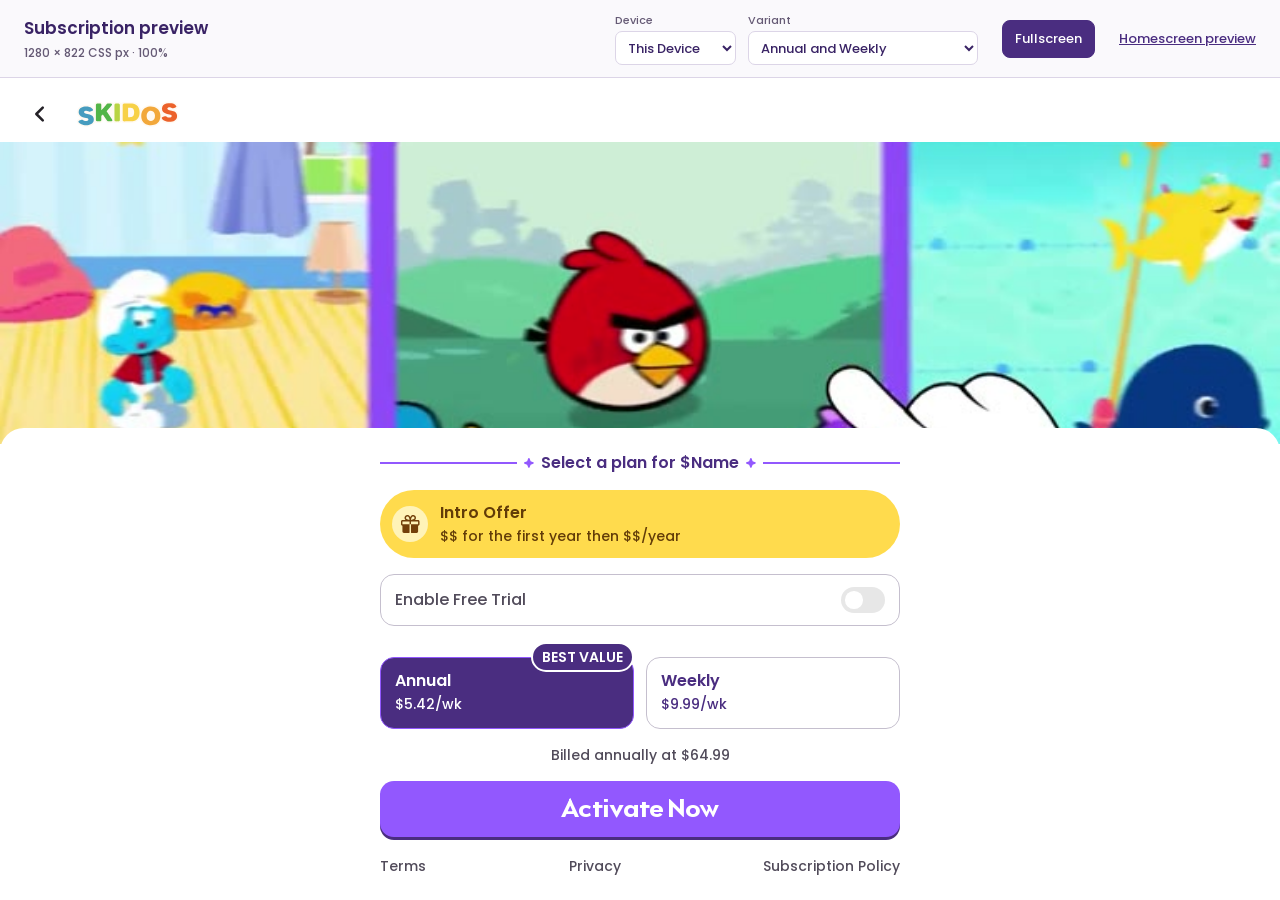
==== commit 67218acd: "Connect homescreen and subscription previews" ====
--- a/index.html
+++ b/index.html
@@ -9,7 +9,10 @@
 button:focus-visible,select:focus-visible{outline:2px solid #5b30b4;outline-offset:2px}
 button:focus:not(:focus-visible){outline:none}
 img{vertical-align:middle}
-</style></head><body><div id="app"></div><script>(()=>{var bo=globalThis.process?.env?.NODE_ENV,M=bo&&!bo.toLowerCase().startsWith("prod");var xt=Array.isArray,ko=Array.prototype.indexOf,Wt=Array.prototype.includes,Cr=Array.from,xi=Object.keys,ye=Object.defineProperty,Ge=Object.getOwnPropertyDescriptor,Ti=Object.getOwnPropertyDescriptors,ji=Object.prototype,_o=Array.prototype,Qr=Object.getPrototypeOf,Ei=Object.isExtensible;var Ze=()=>{};function _n(e){for(var t=0;t<e.length;t++)e[t]()}function Un(){var e,t,r=new Promise((n,i)=>{e=n,t=i});return{promise:r,resolve:e,reject:t}}function ir(e,t){if(Array.isArray(e))return e;if(t===void 0||!(Symbol.iterator in e))return Array.from(e);let r=[];for(let n of e)if(r.push(n),r.length===t)break;return r}var Ve=Symbol("$state"),Ln=Symbol("component"),pn=Symbol("legacy props"),Uo=Symbol(""),Cn=Symbol("proxy path"),Qn=Symbol("attributes"),dn=Symbol("class"),Mn=Symbol("style"),gn=Symbol("text"),or=Symbol("form reset"),Ai=Symbol("hmr anchor"),Pt=new class extends Error{name="StaleReactionError";message="The reaction that called `getAbortSignal()` was re-run or destroyed"},qn=!!globalThis.document?.contentType&&globalThis.document.contentType.includes("xml");var dr=3,gt=8;var it={};var G=Symbol("uninitialized"),Nt=Symbol("filename"),Lo=Symbol("hmr"),Vn="http://www.w3.org/1999/xhtml";var Gt="font-weight: bold",Zt="font-weight: normal";function Co(e){M?console.warn(`%c[svelte] await_reactivity_loss
+.homescreen-preview-link{color:#4a2d80;font-size:13px;white-space:nowrap}
+</style></head><body><div id="app"></div>
+<script src="./homescreen-navigation.js"></script>
+<script>(()=>{var bo=globalThis.process?.env?.NODE_ENV,M=bo&&!bo.toLowerCase().startsWith("prod");var xt=Array.isArray,ko=Array.prototype.indexOf,Wt=Array.prototype.includes,Cr=Array.from,xi=Object.keys,ye=Object.defineProperty,Ge=Object.getOwnPropertyDescriptor,Ti=Object.getOwnPropertyDescriptors,ji=Object.prototype,_o=Array.prototype,Qr=Object.getPrototypeOf,Ei=Object.isExtensible;var Ze=()=>{};function _n(e){for(var t=0;t<e.length;t++)e[t]()}function Un(){var e,t,r=new Promise((n,i)=>{e=n,t=i});return{promise:r,resolve:e,reject:t}}function ir(e,t){if(Array.isArray(e))return e;if(t===void 0||!(Symbol.iterator in e))return Array.from(e);let r=[];for(let n of e)if(r.push(n),r.length===t)break;return r}var Ve=Symbol("$state"),Ln=Symbol("component"),pn=Symbol("legacy props"),Uo=Symbol(""),Cn=Symbol("proxy path"),Qn=Symbol("attributes"),dn=Symbol("class"),Mn=Symbol("style"),gn=Symbol("text"),or=Symbol("form reset"),Ai=Symbol("hmr anchor"),Pt=new class extends Error{name="StaleReactionError";message="The reaction that called `getAbortSignal()` was re-run or destroyed"},qn=!!globalThis.document?.contentType&&globalThis.document.contentType.includes("xml");var dr=3,gt=8;var it={};var G=Symbol("uninitialized"),Nt=Symbol("filename"),Lo=Symbol("hmr"),Vn="http://www.w3.org/1999/xhtml";var Gt="font-weight: bold",Zt="font-weight: normal";function Co(e){M?console.warn(`%c[svelte] await_reactivity_loss
 %cDetected reactivity loss when reading \`${e}\`. This happens when state is read in an async function after an earlier \`await\`
 https://svelte.dev/e/await_reactivity_loss`,Gt,Zt):console.warn("https://svelte.dev/e/await_reactivity_loss")}function Qo(e,t){M?console.warn(`%c[svelte] await_waterfall
 %cAn async derived, \`${e}\` (${t}) was not read immediately after it resolved. This often indicates an unnecessary waterfall, which can slow down your app
@@ -56,7 +59,7 @@
 `).filter(a=>!a.includes("svelte/src/internal")).join(`
 `)}}}function wa(e){let t=Pi.get(e);t&&(ye(e,"message",{value:t.message}),ye(e,"stack",{value:t.stack}))}function ka(e){D===null&&(T===null&&Bo(e),Ho()),ct&&Zo(e)}function ws(e,t){var r=t.last;r===null?t.last=t.first=e:(r.next=e,e.prev=r,t.last=e)}function Qt(e,t){var r=D;if(M)for(;r!==null&&(r.f&131072)!==0;)r=r.parent;r!==null&&(r.f&8192)!==0&&(e|=8192);var n={ctx:_,deps:null,nodes:null,f:e|2048|512,first:null,fn:t,last:null,next:null,parent:r,b:r&&r.b,prev:null,teardown:null,wv:0,ac:null};M&&(n.component_function=Et),A?.register_created_effect(n);var i=n;if((e&4)!==0)Gr!==null?Gr.push(n):ut.ensure().schedule(n);else if(t!==null){try{Ct(n)}catch(a){throw le(n),a}i.deps===null&&i.teardown===null&&i.nodes===null&&i.first===i.last&&(i.f&524288)===0&&(i=i.first,(e&16)!==0&&(e&65536)!==0&&i!==null&&(i.f|=65536))}if(i!==null&&(i.parent=r,r!==null&&ws(i,r),T!==null&&(T.f&2)!==0&&(e&64)===0)){var o=T;(o.effects??=[]).push(i)}return n}function sr(){return T!==null&&!Ye}function De(e){let t=Qt(8,null);return P(t,1024),t.teardown=e,t}function Hr(e){ka("$effect"),M&&ye(e,"name",{value:"$effect"});var t=D.f,r=!T&&(t&32)!==0&&_!==null&&!_.i;if(r){var n=_;(n.e??=[]).push(e)}else return Oi(e)}function Oi(e){return Qt(1048580,e)}function Hi(e){ut.ensure();let t=Qt(524352,e);return()=>{le(t)}}function _a(e){ut.ensure();let t=Qt(524352,e);return(r={})=>new Promise(n=>{r.outro?qt(t,()=>{le(t),n(void 0)}):(le(t),n(void 0))})}function tt(e){return Qt(4,e)}function Na(e){return Qt(4718592,e)}function Le(e,t=0){return Qt(8|t,e)}function C(e,t=[],r=[],n=[]){Hn(n,t,r,i=>{Qt(8,()=>{e(...i.map(c))})})}function Je(e,t=0){var r=Qt(16|t,e);return M&&(r.dev_stack=Lt),r}function ve(e){return Qt(524320,e)}function Bi(e){var t=e.teardown;if(t!==null){let r=ct,n=T;Gi(!0),Ne(null);try{t.call(null)}catch(i){Be(i,e.parent)}finally{Gi(r),Ne(n)}}}function xn(e,t=!1){var r=e.first;for(e.first=e.last=null;r!==null;){let i=r.ac;i!==null&&lt(()=>{i.abort(Pt)});var n=r.next;(r.f&64)!==0?r.parent=null:le(r,t),r=n}}function Ua(e){for(var t=e.first;t!==null;){var r=t.next;(t.f&32)===0&&le(t),t=r}}function le(e,t=!0){var r=!1;(t||(e.f&262144)!==0)&&e.nodes!==null&&e.nodes.end!==null&&(La(e.nodes.start,e.nodes.end),r=!0),e.f|=33554432,xn(e,t&&!r),Dr(e,0);var n=e.nodes&&e.nodes.t;if(n!==null)for(let o of n)o.stop();Bi(e),e.f^=33554432,e.f|=16384;var i=e.parent;i!==null&&i.first!==null&&Ki(e),M&&(e.component_function=null),e.next=e.prev=e.teardown=e.ctx=e.deps=e.fn=e.nodes=e.ac=e.b=null}function La(e,t){for(;e!==null;){var r=e===t?null:ze(e);e.remove(),e=r}}function Ki(e){var t=e.parent,r=e.prev,n=e.next;r!==null&&(r.next=n),n!==null&&(n.prev=r),t!==null&&(t.first===e&&(t.first=n),t.last===e&&(t.last=r))}function qt(e,t,r=!0){var n=[];e.f|=256,Ca(e,n,!0);var i=()=>{r&&le(e),t&&t()},o=n.length;if(o>0){var a=()=>--o||i();for(var s of n)s.out(a)}else i()}function Ca(e,t,r){if((e.f&8192)===0){e.f^=8192;var n=e.nodes&&e.nodes.t;if(n!==null)for(let s of n)(s.is_global||r)&&t.push(s);for(var i=e.first;i!==null;){var o=i.next;if((i.f&64)===0){var a=(i.f&65536)!==0||(i.f&32)!==0&&(e.f&16)!==0;Ca(i,t,a?r:!1)}i=o}}}function Br(e){e.f&=-257,Qa(e,!0)}function Qa(e,t){if((e.f&256)===0&&(e.f&8192)!==0){e.f^=8192,(e.f&1024)===0&&(P(e,2048),ut.ensure().schedule(e));for(var r=e.first;r!==null;){var n=r.next,i=(r.f&65536)!==0||(r.f&32)!==0;Qa(r,i?t:!1),r=n}var o=e.nodes&&e.nodes.t;if(o!==null)for(let a of o)(a.is_global||t)&&a.in()}}function Xr(e,t){if(e.nodes)for(var r=e.nodes.start,n=e.nodes.end;r!==null;){var i=r===n?null:ze(r);t.append(r),r=i}}var qa=null;var ct=!1;function Gi(e){ct=e}var T=null,Ye=!1;function Ne(e){T=e}var D=null;function he(e){D=e}var Ot=null;function $n(e){T!==null&&(!Me&&(T.f&2097152)!==0||(T.f&2)!==0)&&(Ot??=new Set).add(e)}var Ie=null,Re=0,ft=null;function ja(e){ft=e}var Ra=1,Ar=0,fr=Ar;function Fi(e){fr=e}function Wr(){return++Ra}function ur(e){var t=e.f;if((t&2048)!==0)return!0;if((t&4096)!==0){for(var r=e.deps,n=r.length,i=0;i<n;i++){var o=r[i];if(ur(o)&&Li(o),o.wv>e.wv)return!0}(t&512)!==0&&xe===null&&P(e,1024)}return!1}function Ka(e,t,r=!0){var n=e.reactions;if(n!==null&&!(!Me&&Ot!==null&&Ot.has(e)))for(var i=0;i<n.length;i++){var o=n[i];(o.f&2)!==0?Ka(o,t,!1):t===o&&(r?P(o,2048):(o.f&1024)!==0&&P(o,4096),jn(o))}}function Xn(e){var t=Ie,r=Re,n=ft,i=T,o=Ot,a=_,s=Ye,l=fr,f=e.f;Ie=null,Re=0,ft=null,T=(f&96)===0?e:null,Ot=null,Bt(e.ctx),Ye=!1,fr=++Ar,e.ac!==null&&(lt(()=>{e.ac.abort(Pt)}),e.ac=null);try{e.f|=2097152;var N=e.fn,d=N();e.f|=32768;var p=Va(e);if(At()&&ft!==null&&!Ye&&p!==null&&(e.f&6146)===0)for(var u=0;u<ft.length;u++)Ka(ft[u],e);if(i!==null&&i!==e){if(Ar++,i.deps!==null)for(let g=0;g<r;g+=1)i.deps[g].rv=Ar;if(t!==null)for(let g of t)g.rv=Ar;ft!==null&&(n===null?n=ft:n.push(...ft))}return(e.f&8388608)!==0&&(e.f^=8388608),d}catch(g){return Va(e),Oa(g)}finally{e.f^=2097152,Ie=t,Re=r,ft=n,T=i,Ot=o,Bt(a),Ye=s,fr=l}}function Va(e){var t=e.deps,r=A?.is_fork;if(Ie!==null){var n;if(r||Dr(e,Re),t!==null&&Re>0)for(t.length=Re+Ie.length,n=0;n<Ie.length;n++)t[Re+n]=Ie[n];else e.deps=t=Ie;if(sr()&&(e.f&512)!==0)for(n=Re;n<t.length;n++)(t[n].reactions??=[]).push(e)}else!r&&t!==null&&Re<t.length&&(Dr(e,Re),t.length=Re);return t}function bs(e,t){let r=t.reactions;if(r!==null){var n=ko.call(r,e);if(n!==-1){var i=r.length-1;i===0?r=t.reactions=null:(r[n]=r[i],r.pop())}}if(r===null&&(t.f&2)!==0&&(Ie===null||!Wt.call(Ie,t))){var o=t;(o.f&512)!==0&&(o.f^=512),o.v!==G&&Kr(o),o.ac!==null&&lt(()=>{o.ac.abort(Pt),o.ac=null,P(o,2048)}),ga(o),Dr(o,0)}}function Dr(e,t){var r=e.deps;if(r!==null)for(var n=t;n<r.length;n++)bs(e,r[n])}function Ct(e){var t=e.f;if((t&16384)===0){P(e,1024);var r=D;if(D=e,M){var n=Et;Pn(e.component_function);var i=Lt;Rr(e.dev_stack??Lt)}try{(t&16777232)!==0?Ua(e):xn(e),Bi(e);var o=Xn(e);if(e.teardown=typeof o=="function"?o:null,e.wv=Ra,M&&Tt&&(e.f&2048)!==0&&e.deps!==null)for(var a of e.deps)a.set_during_effect&&(a.wv=Wr(),a.set_during_effect=!1)}finally{D=r,M&&(Pn(n),Rr(i))}}}async function tr(){if(Me)return new Promise(e=>{requestAnimationFrame(()=>e()),setTimeout(()=>e())});await Promise.resolve(),cr()}function c(e){var t=e.f,r=(t&2)!==0;if(qa?.add(e),T!==null&&!Ye){var n=D!==null&&(D.f&16384)!==0;if(!n&&(Ot===null||!Ot.has(e))){var i=T.deps;if((T.f&2097152)!==0)e.rv<Ar&&(e.rv=Ar,Ie===null&&i!==null&&i[Re]===e?Re++:Ie===null?Ie=[e]:Ie.push(e));else{T.deps??=[],Wt.call(T.deps,e)||T.deps.push(e);var o=e.reactions;o===null?e.reactions=[T]:Wt.call(o,T)||o.push(T)}}}if(M){if(!Ye&&Xe&&A===null&&vt===null&&!Xe.warned&&(Xe.effect.f&2097152)===0&&!Xe.effect_deps.has(e)){Xe.warned=!0,Co(e.label);var a=jt("traced at");a&&console.warn(a)}if(Dn.delete(e),Tt&&!Ye&&hn!==null&&T!==null&&hn.reaction===T){if(e.trace)e.trace();else if(a=jt("traced at"),a){var s=hn.entries.get(e);s===void 0&&(s={traces:[]},hn.entries.set(e,s));var l=s.traces[s.traces.length-1];a.stack!==l?.stack&&s.traces.push(a)}}}if(ct&&yt.has(e))return yt.get(e);if(r){var f=e;if(ct){var N=f.v;return((f.f&1024)===0&&f.reactions!==null||Ja(f))&&(N=In(f)),yt.set(f,N),N}var d=(f.f&512)===0&&!Ye&&T!==null&&(T.f&512)!==0,p=(f.f&32768)===0;ur(f)&&(d&&(f.f|=512),Li(f)),d&&!p&&(Ci(f),Ya(f))}if(xe?.has(e))return xe.get(e);if((e.f&8388608)!==0)throw e.v;return e.v}function Ya(e){if(e.f|=512,e.deps!==null)for(let r of e.deps){var t=r.reactions;t===null?r.reactions=[e]:Wt.call(t,e)||t.push(e),(r.f&2)!==0&&(r.f&512)===0&&(Ci(r),Ya(r))}}function Ja(e){if(e.v===G)return!0;if(e.deps===null)return!1;for(let t of e.deps)if(yt.has(t)||(t.f&2)!==0&&Ja(t))return!0;return!1}function ee(e){var t=Ye;try{return Ye=!0,e()}finally{Ye=t}}var _s=["allowfullscreen","async","autofocus","autoplay","checked","controls","default","disabled","formnovalidate","indeterminate","inert","ismap","loop","multiple","muted","nomodule","novalidate","open","playsinline","readonly","required","reversed","seamless","selected","webkitdirectory","defer","disablepictureinpicture","disableremoteplayback"];var id=[..._s,"formNoValidate","isMap","noModule","playsInline","readOnly","value","volume","defaultValue","defaultChecked","srcObject","noValidate","allowFullscreen","disablePictureInPicture","disableRemotePlayback"];var Us=["touchstart","touchmove"];function Fa(e){return Us.includes(e)}var Ls=["$state","$state.raw","$derived","$derived.by"],od=[...Ls,"$state.eager","$state.snapshot","$props","$props.id","$bindable","$effect","$effect.pre","$effect.tracking","$effect.root","$effect.pending","$inspect","$inspect().with","$inspect.trace","$host"];var Pa=new Map;function Ga(e,t){var r=Pa.get(e);r||(r=new Set,Pa.set(e,r)),r.add(t)}var zn=Symbol("events"),eo=new Set,oi=new Set;function Ha(e,t,r,n={}){function i(o){if(n.capture||ai.call(t,o),!o.cancelBubble)return lt(()=>r?.call(this,o))}return e.startsWith("pointer")||e.startsWith("touch")||e==="wheel"?(i.__removed=!1,pe(()=>{i.__removed||t.addEventListener(e,i,n)})):t.addEventListener(e,i,n),i}function $r(e,t,r,n,i){var o={capture:n,passive:i},a=Ha(e,t,r,o);(t===document.body||t===window||t===document||t instanceof HTMLMediaElement)&&De(()=>{a.__removed=!0,t.removeEventListener(e,a,o)})}function Te(e,t,r){(t[zn]??={})[e]=r}function rt(e){for(var t=0;t<e.length;t++)eo.add(e[t]);for(var r of oi)r(e)}var Xi=null,$i=!1;function ai(e){var t=this,r=t.ownerDocument,n=e.type,i=e.composedPath?.()||[],o=i[0]||e.target;Xi=e,$i||($i=!0,setTimeout(()=>{$i=!1,Xi=null}));var a=0,s=Xi===e&&e[zn];if(s){var l=i.indexOf(s);if(l!==-1&&(t===document||t===window)){e[zn]=t;return}var f=i.indexOf(t);if(f===-1)return;l<=f&&(a=l)}if(o=i[a]||e.target,o!==t){ye(e,"currentTarget",{configurable:!0,get(){return o||r}});var N=T,d=D;Ne(null),he(null);try{for(var p,u=[];o!==null&&o!==t;){try{var g=o[zn]?.[n];g!=null&&(!o.disabled||e.target===o)&&g.call(o,e)}catch(v){p?u.push(v):p=v}if(e.cancelBubble)break;a++,o=a<i.length?i[a]:null}if(p){for(let v of u)queueMicrotask(()=>{throw v});throw p}}finally{e[zn]=t,delete e.currentTarget,Ne(N),he(d)}}}var Qs=globalThis?.window?.trustedTypes&&globalThis.window.trustedTypes.createPolicy("svelte-trusted-html",{createHTML:e=>e});function Ba(e){return Qs?.createHTML(e)??e}function to(e){var t=wt("template");return t.innerHTML=Ba(e.replaceAll("<!>","<!---->")),t.content}function dt(e,t){var r=D;r.nodes===null&&(r.nodes={start:e,end:t,a:null,t:null})}function U(e,t){var r=(t&1)!==0,n=(t&2)!==0,i,o=!e.startsWith("<!>");return()=>{if(y)return dt(O,null),O;i===void 0&&(i=to(o?e:"<!>"+e),r||(i=be(i)));var a=n||En?document.importNode(i,!0):i.cloneNode(!0);if(r){var s=be(a),l=a.lastChild;dt(s,l)}else dt(a,a);return a}}function no(e=""){if(!y){var t=ce(e+"");return dt(t,t),t}var r=O;return r.nodeType!==dr?(r.before(r=ce()),Y(r)):An(r),dt(r,r),r}function si(){if(y)return dt(O,null),O;var e=document.createDocumentFragment(),t=document.createComment(""),r=ce();return e.append(t,r),dt(t,r),e}function z(e,t){if(y){var r=D;((r.f&32768)===0||r.nodes.end===null)&&(r.nodes.end=O),Se();return}e!==null&&e.before(t)}function Xa(e){let t=0,r=Ue(0),n;return M&&ke(r,"createSubscriber version"),()=>{sr()&&(c(r),Le(()=>(t===0&&(n=ee(()=>e(()=>jr(r)))),t+=1,()=>{pe(()=>{t-=1,t===0&&(n?.(),n=void 0,jr(r))})})))}}var Ys=589824;function oo(e,t,r,n){new io(e,t,r,n)}var io=class{parent;is_pending=!1;transform_error;#e;#t=y?O:null;#r;#s;#i;#n=null;#a=null;#o=null;#l=null;#d=0;#c=0;#g=!1;#v=new Map;#u=null;#N=Xa(()=>(this.#u=Ue(this.#d),M&&ke(this.#u,"$effect.pending()"),()=>{this.#u=null}));constructor(t,r,n,i){this.#e=t,this.#r=r,this.#s=o=>{var a=D;a.b=this,a.f|=128,n(o)},this.parent=D.b,this.transform_error=i??this.parent?.transform_error??(o=>o),this.#i=Je(()=>{if(y){let o=gr(this.#t);Se();let a=o==="[!";if(o.startsWith("[?")){let l=JSON.parse(o.slice("[?".length));this.#D(l)}else a?this.#M():this.#m()}else this.#y()},Ys),y&&(this.#e=O)}#m(){try{this.#n=ve(()=>this.#s(this.#e))}catch(t){this.error(t)}}#D(t){let r=this.#r.failed,{reset:n,invoke_onerror:i}=this.#h(t);pe(i),r&&(this.#o=ve(()=>{r(this.#e,()=>t,()=>n)}))}#h(t){var r=!1,n=!1;let i=()=>{if(!this.#f()){if(r){Yo();return}r=!0,n&&aa(),this.#o!==null&&qt(this.#o,()=>{this.#o=null}),this.#I(()=>{this.#y()})}};return{reset:i,invoke_onerror:()=>{if(!this.#f())try{n=!0,this.#r.onerror?.(t,i),n=!1}catch(a){Be(a,this.#i&&this.#i.parent)}}}}#f(){return(this.#i.f&33570816)!==0}#M(){let t=this.#r.pending;t&&(this.is_pending=!0,this.#a=ve(()=>t(this.#e)),pe(()=>{if(!this.#f()){var r=this.#l=document.createDocumentFragment(),n=ce(),i=!1;if(r.append(n),this.#n=this.#I(()=>{try{return ve(()=>this.#s(n))}catch(o){try{this.error(o),i=!0}catch(a){Be(a,this.#i.parent)}return null}}),this.#n===null){this.#l=null,i&&this.#p(A);return}this.#c===0&&(this.#e.before(r),this.#l=null,qt(this.#a,()=>{this.#a=null}),this.#p(A))}}))}#y(){try{if(this.is_pending=this.has_pending_snippet(),this.#c=0,this.#d=0,this.#n=ve(()=>{this.#s(this.#e)}),this.#c>0){var t=this.#l=document.createDocumentFragment();Xr(this.#n,t);let r=this.#r.pending;this.#a=ve(()=>r(this.#e))}else this.#p(A)}catch(r){this.error(r)}}#p(t){this.is_pending=!1,t.transfer_reactions(this.#v)}defer_effect(t){Gn(t,this.#v)}is_rendered(){return!this.is_pending&&(!this.parent||this.parent.is_rendered())}has_pending_snippet(){return!!this.#r.pending}#I(t){var r=D,n=T,i=_;he(this.#i),Ne(this.#i),Bt(this.#i.ctx);try{return ut.ensure(),t()}finally{he(r),Ne(n),Bt(i)}}#x(t,r){if(!this.has_pending_snippet()){this.parent&&this.parent.#x(t,r);return}this.#c+=t,this.#c===0&&(this.#p(r),this.#a&&qt(this.#a,()=>{this.#a=null}),this.#l&&(this.#e.before(this.#l),this.#l=null))}update_pending_count(t,r){this.#x(t,r),this.#d+=t,!(!this.#u||this.#g)&&(this.#g=!0,pe(()=>{this.#g=!1,this.#u&&zt(this.#u,this.#d)}))}get_effect_pending(){return this.#N(),c(this.#u)}error(t){if(t===it||!this.#r.onerror&&!this.#r.failed)throw t;A?.is_fork?(this.#n&&A.skip_effect(this.#n),this.#a&&A.skip_effect(this.#a),this.#o&&A.skip_effect(this.#o),A.oncommit(()=>{this.#f()||this.#T(t)})):this.#T(t)}#T(t){this.#n&&(le(this.#n),this.#n=null),this.#a&&(le(this.#a),this.#a=null),this.#o&&(le(this.#o),this.#o=null),y&&(Y(this.#t),ar(),Y(Ut()));let r=this.#r.failed,n=i=>{if(this.#f())return;let{reset:o,invoke_onerror:a}=this.#h(i);a(),r&&!this.#f()&&(this.#o=this.#I(()=>{try{return ve(()=>{var s=D;s.b=this,s.f|=128,r(this.#e,()=>i,()=>o)})}catch(s){return Be(s,this.#i.parent),null}}))};pe(()=>{if(!this.#f()){var i;try{i=this.transform_error(t)}catch(o){Be(o,this.#i&&this.#i.parent);return}i!==null&&typeof i=="object"&&typeof i.then=="function"?i.then(n,o=>Be(o,this.#i&&this.#i.parent)):n(i)}})}};var ao=!0;function X(e,t){var r=t==null?"":typeof t=="object"?`${t}`:t;r!==(e[gn]??=e.nodeValue)&&(e[gn]=r,e.nodeValue=`${r}`)}function en(e,t){return es(e,t)}function lo(e,t){ni(),t.intro=t.intro??!1;let r=t.target,n=y,i=O;try{for(var o=be(r);o&&(o.nodeType!==gt||o.data!=="[");)o=ze(o);if(!o)throw it;de(!0),Y(o);let a=es(e,{...t,anchor:o});return de(!1),a}catch(a){if(a instanceof Error&&a.message.split(`
 `).some(s=>s.startsWith("https://svelte.dev/e/")))throw a;return a!==it&&console.warn("Failed to hydrate: ",a),t.recover===!1&&$o(),ni(),yn(r),de(!1),en(e,t)}finally{de(n),Y(i)}}var li=new Map;function es(e,{target:t,anchor:r,props:n={},events:i,context:o,intro:a=!0,transformError:s}){ni();var l=void 0,f=_a(()=>{var N=r??t.appendChild(ce());oo(N,{pending:()=>{}},u=>{ot({});var g=_;if(o&&(g.c=o),i&&(n.$$events=i),y&&dt(u,null),ao=a,l=e(u,n)||vn(),ao=!0,y&&(D.nodes.end=O,O===null||O.nodeType!==gt||O.data!=="]"))throw Mr(),it;at()},s);var d=new Set,p=u=>{for(var g=0;g<u.length;g++){var v=u[g];if(!d.has(v)){d.add(v);var h=Fa(v);for(let E of[t,document]){var m=li.get(E);m===void 0&&(m=new Map,li.set(E,m));var S=m.get(v);S===void 0?(E.addEventListener(v,ai,{passive:h}),m.set(v,1)):m.set(v,S+1)}}}};return p(Cr(eo)),oi.add(p),()=>{for(var u of d)for(let h of[t,document]){var g=li.get(h),v=g.get(u);--v==0?(h.removeEventListener(u,ai),g.delete(u),g.size===0&&li.delete(h)):g.set(u,v)}oi.delete(p),N!==r&&N.parentNode?.removeChild(N)}});return so.set(l,f),l}var so=new WeakMap;function co(e,t){let r=so.get(e);return r?(so.delete(e),r(t)):(M&&Ro(),Promise.resolve())}var bt=class{anchor;#e=new Map;#t=new Map;#r=new Map;#s=new Set;#i=!0;constructor(t,r=!0){this.anchor=t,this.#i=r}#n=t=>{if(this.#e.has(t)){var r=this.#e.get(t),n=this.#t.get(r);if(n)Br(n),this.#s.delete(r);else{var i=this.#r.get(r);i&&(Br(i.effect),this.#t.set(r,i.effect),this.#r.delete(r),M&&(i.fragment.lastChild[Ai]=this.anchor),i.fragment.lastChild.remove(),this.anchor.before(i.fragment),n=i.effect)}for(let[o,a]of this.#e){if(this.#e.delete(o),o===t)break;let s=this.#r.get(a);s&&(le(s.effect),this.#r.delete(a))}for(let[o,a]of this.#t){if(o===r||this.#s.has(o))continue;let s=()=>{if(Array.from(this.#e.values()).includes(o)){var f=document.createDocumentFragment();Xr(a,f),f.append(ce()),this.#r.set(o,{effect:a,fragment:f})}else le(a);this.#s.delete(o),this.#t.delete(o)};this.#i||!n?(this.#s.add(o),qt(a,s,!1)):s()}}};#a=t=>{this.#e.delete(t);let r=Array.from(this.#e.values());for(let[n,i]of this.#r)r.includes(n)||(le(i.effect),this.#r.delete(n))};ensure(t,r){var n=A,i=ii();if(r&&!this.#t.has(t)&&!this.#r.has(t))if(i){var o=document.createDocumentFragment(),a=ce();o.append(a),this.#r.set(t,{effect:ve(()=>r(a)),fragment:o})}else this.#t.set(t,ve(()=>r(this.anchor)));if(this.#e.set(n,t),i){for(let[s,l]of this.#t)s===t?n.unskip_effect(l):n.skip_effect(l);for(let[s,l]of this.#r)s===t?n.unskip_effect(l.effect):n.skip_effect(l.effect);n.oncommit(this.#n),n.ondiscard(this.#a)}else y&&(this.anchor=O),this.#n(n)}};function J(e,t,r=!1){var n;y&&(n=O,Se());var i=new bt(e),o=r?65536:0;function a(s,l){if(y){var f=gr(n);if(s!==parseInt(f.substring(1))){var N=Ut();Y(N),i.anchor=N,de(!1),i.ensure(s,l),de(!0);return}}i.ensure(s,l)}Je(()=>{var s=!1;t((l,f=0)=>{s=!0,a(f,l)}),s||a(-1,null)},o)}var Fs=Symbol("NaN");function uo(e,t,r){y&&Se();var n=new bt(e),i=!At();Je(()=>{var o=t();o!==o&&(o=Fs),i&&o!==null&&typeof o=="object"&&(o={}),n.ensure(o,r)})}function Hs(e,t,r){for(var n=[],i=t.length,o,a=t.length,s=0;s<i;s++){let d=t[s];qt(d,()=>{if(o){if(o.pending.delete(d),o.done.add(d),o.pending.size===0){var p=e.outrogroups;fo(e,Cr(o.done)),p.delete(o),p.size===0&&(e.outrogroups=null)}}else a-=1},!1)}if(a===0){var l=n.length===0&&r!==null&&e.pending.size===0;if(l){var f=r,N=f.parentNode;yn(N),N.append(f),e.items.clear()}fo(e,t,!l)}else o={pending:new Set(t),done:new Set},(e.outrogroups??=new Set).add(o)}function fo(e,t,r=!0){var n;if(e.pending.size>0){n=new Set;for(let a of e.pending.values())for(let s of a)n.add(e.items.get(s).e)}for(var i=0;i<t.length;i++){var o=t[i];if(n?.has(o)){o.f|=33554432;let a=document.createDocumentFragment();Xr(o,a)}else le(t[i],r)}}var ts;function Rt(e,t,r,n,i,o=null){var a=e,s=new Map,l=(t&4)!==0;if(l){var f=e;a=y?Y(be(f)):f.appendChild(ce())}y&&Se();var N=null,d=mr(()=>{var S=r();return xt(S)?S:S==null?[]:Cr(S)});M&&ke(d,"{#each ...}");var p=new Map,u=!0;function g(S){if((m.effect.f&16384)===0){m.pending.delete(S);var E=c(d);m.fallback=N,Bs(m,E,a,t,n),N!==null&&(E.length===0?(N.f&33554432)===0?Br(N):(N.f^=33554432,wn(N,null,a)):qt(N,()=>{N=null}))}}function v(S){m.pending.delete(S)}var h=Je(()=>{var S=c(d),E=S.length;let I=!1;if(y){var K=gr(a)==="[!";K!==(E===0)&&(a=Ut(),Y(a),de(!1),I=!0)}for(var $=new Set,ie=A,We=ii(),F=0;F<E;F+=1){y&&O.nodeType===gt&&O.data==="]"&&(a=O,I=!0,de(!1));var re=S[F],Mt=n(re,F);if(M){var Kt=n(re,F);Mt!==Kt&&Go(String(F),String(Mt),String(Kt))}var Ce=u?null:s.get(Mt);Ce?(Ce.v&&zt(Ce.v,re),Ce.i&&zt(Ce.i,F),We&&ie.unskip_effect(Ce.e)):(Ce=Xs(s,u?a:ts??=ce(),re,Mt,F,i,t,r),u||(Ce.e.f|=33554432),s.set(Mt,Ce)),$.add(Mt)}if(E===0&&o&&!N&&(u?N=ve(()=>o(a)):(N=ve(()=>o(ts??=ce())),N.f|=33554432)),E>$.size&&(M?$s(S,n):zi("","","")),y&&E>0&&Y(Ut()),!u)if(p.set(ie,$),We){for(let[Yt,wr]of s)$.has(Yt)||ie.skip_effect(wr.e);ie.oncommit(g),ie.ondiscard(v)}else g(ie);I&&de(!0),c(d)}),m={effect:h,flags:t,items:s,pending:p,outrogroups:null,fallback:N};u=!1,y&&(a=O)}function On(e){for(;e!==null&&(e.f&32)===0;)e=e.next;return e}function Bs(e,t,r,n,i){var o=(n&8)!==0,a=t.length,s=e.items,l=On(e.effect.first),f,N=null,d,p=[],u=[],g,v,h,m;if(o)for(m=0;m<a;m+=1)g=t[m],v=i(g,m),h=s.get(v).e,(h.f&33554432)===0&&(h.nodes?.a?.measure(),(d??=new Set).add(h));for(m=0;m<a;m+=1){if(g=t[m],v=i(g,m),h=s.get(v).e,e.outrogroups!==null)for(let re of e.outrogroups)re.pending.delete(h),re.done.delete(h);if((h.f&8192)!==0&&(Br(h),o&&(h.nodes?.a?.unfix(),(d??=new Set).delete(h))),(h.f&33554432)!==0)if(h.f^=33554432,h===l)wn(h,null,r);else{var S=N?N.next:l;h===e.effect.last&&(e.effect.last=h.prev),h.prev&&(h.prev.next=h.next),h.next&&(h.next.prev=h.prev),pr(e,N,h),pr(e,h,S),wn(h,S,r),N=h,p=[],u=[],l=On(N.next);continue}if(h!==l){if(f!==void 0&&f.has(h)){if(p.length<u.length){var E=u[0],I;N=E.prev;var K=p[0],$=p[p.length-1];for(I=0;I<p.length;I+=1)wn(p[I],E,r);for(I=0;I<u.length;I+=1)f.delete(u[I]);pr(e,K.prev,$.next),pr(e,N,K),pr(e,$,E),l=E,N=$,m-=1,p=[],u=[]}else f.delete(h),wn(h,l,r),pr(e,h.prev,h.next),pr(e,h,N===null?e.effect.first:N.next),pr(e,N,h),N=h;continue}for(p=[],u=[];l!==null&&l!==h;)(f??=new Set).add(l),u.push(l),l=On(l.next);if(l===null)continue}(h.f&33554432)===0&&p.push(h),N=h,l=On(h.next)}if(e.outrogroups!==null){for(let re of e.outrogroups)re.pending.size===0&&(fo(e,Cr(re.done)),e.outrogroups?.delete(re));e.outrogroups.size===0&&(e.outrogroups=null)}if(l!==null||f!==void 0){var ie=[];if(f!==void 0)for(h of f)(h.f&8192)===0&&ie.push(h);for(;l!==null;)(l.f&8192)===0&&l!==e.fallback&&ie.push(l),l=On(l.next);var We=ie.length;if(We>0){var F=(n&4)!==0&&a===0?r:null;if(o){for(m=0;m<We;m+=1)ie[m].nodes?.a?.measure();for(m=0;m<We;m+=1)ie[m].nodes?.a?.fix()}Hs(e,ie,F)}}o&&pe(()=>{if(d!==void 0)for(h of d)h.nodes?.a?.apply()})}function Xs(e,t,r,n,i,o,a,s){var l=(a&1)!==0?(a&16)===0?Tr(r,!1,!1):Ue(r):null,f=(a&2)!==0?Ue(i):null;return M&&l&&(l.trace=()=>{s()[f?.v??i]}),{v:l,i:f,e:ve(()=>(o(t,l??r,f??i,s),()=>{e.delete(n)}))}}function wn(e,t,r){if(e.nodes)for(var n=e.nodes.start,i=e.nodes.end,o=t&&(t.f&33554432)===0?t.nodes.start:r;n!==null;){var a=ze(n);if(o.before(n),n===i)return;n=a}}function pr(e,t,r){t===null?e.effect.first=r:t.next=r,r===null?e.effect.last=t:r.prev=t}function $s(e,t){let r=new Map,n=e.length;for(let i=0;i<n;i++){let o=t(e[i],i);if(r.has(o)){let a=String(r.get(o)),s=String(i),l=String(o);l.startsWith("[object ")&&(l=null),zi(a,s,l)}r.set(o,i)}}function po(e,t,...r){var n=new bt(e);Je(()=>{let i=t()??null;M&&i==null&&ea(),n.ensure(i,i&&(o=>i(o,...r)))},65536)}function Fe(e,t){tt(()=>{e=D?.parent?.nodes?.start??e;var r=e.getRootNode(),n=r.host?r:r.head??r.ownerDocument.head;if(!n.querySelector("#"+t.hash)){let i=wt("style");i.id=t.hash,i.textContent=t.code,n.appendChild(i),M&&Ga(t.hash,i)}})}var is=[...` 	
-\r\f\xA0\v\uFEFF`];function as(e,t,r){var n=e==null?"":""+e;if(t&&(n=n?n+" "+t:t),r){for(var i of Object.keys(r))if(r[i])n=n?n+" "+i:i;else if(n.length)for(var o=i.length,a=0;(a=n.indexOf(i,a))>=0;){var s=a+o;(a===0||is.includes(n[a-1]))&&(s===n.length||is.includes(n[s]))?n=(a===0?"":n.substring(0,a))+n.substring(s+1):a=s}}return n===""?null:n}function os(e,t=!1){var r=t?" !important;":";",n="";for(var i of Object.keys(e)){var o=e[i];o!=null&&o!==""&&(n+=" "+i+": "+o+r)}return n}function Mo(e){return e[0]!=="-"||e[1]!=="-"?e.toLowerCase():e}function ss(e,t){if(t){var r="",n,i;if(Array.isArray(t)?(n=t[0],i=t[1]):n=t,e){e=String(e).replaceAll(/\/\*.*?\*\//g,"").trim();var o=!1,a=0,s=!1,l=[];n&&l.push(...Object.keys(n).map(Mo)),i&&l.push(...Object.keys(i).map(Mo));var f=0,N=-1;let v=e.length;for(var d=0;d<v;d++){var p=e[d];if(s?p==="/"&&e[d-1]==="*"&&(s=!1):o?o===p&&(o=!1):p==="/"&&e[d+1]==="*"?s=!0:p==='"'||p==="'"?o=p:p==="("?a++:p===")"&&a--,!s&&o===!1&&a===0){if(p===":"&&N===-1)N=d;else if(p===";"||d===v-1){if(N!==-1){var u=Mo(e.substring(f,N).trim());if(!l.includes(u)){p!==";"&&d++;var g=e.substring(f,d).trim();r+=" "+g+";"}}f=d+1,N=-1}}}}return n&&(r+=os(n)),i&&(r+=os(i,!0)),r=r.trim(),r===""?null:r}return e==null?null:String(e)}function te(e,t,r,n,i,o){var a=e[dn];if(y||a!==r||a===void 0){var s=as(r,n,o);(!y||s!==e.getAttribute("class"))&&(s==null?e.removeAttribute("class"):t?e.className=s:e.setAttribute("class",s)),e[dn]=r}else if(o&&i!==o)for(var l in o){var f=!!o[l];(i==null||f!==!!i[l])&&e.classList.toggle(l,f)}return o}function go(e,t={},r,n){for(var i in r){var o=r[i];t[i]!==o&&(r[i]==null?e.style.removeProperty(i):e.style.setProperty(i,o,n))}}function Sr(e,t,r,n){var i=e[Mn];if(y||i!==t){var o=ss(t,n);(!y||o!==e.getAttribute("style"))&&(o==null?e.removeAttribute("style"):e.style.cssText=o),e[Mn]=t}else n&&(Array.isArray(n)?(go(e,r?.[0],n[0]),go(e,r?.[1],n[1],"important")):go(e,r,n));return n}function No(e,t){t?e.hasAttribute("selected")||e.setAttribute("selected",""):e.removeAttribute("selected")}function ol(e,t){var r=e.__defaultValue,n=e.multiple,i=n?r??[]:null;if(!(n&&!xt(i))){var o=e.selectedIndex,a=t&&n?new Set(e.selectedOptions):null;for(var s of e.options){var l=tn(s);No(s,n?i.includes(l):ri(l,r))}if(t)if(a!==null)for(s of e.options){var f=a.has(s);s.selected!==f&&(s.selected=f)}else e.selectedIndex!==o&&(e.selectedIndex=o)}}function ci(e,t,r=!1){if(e.multiple){if(t==null)return;if(!xt(t))return Ko();for(var n of e.options)n.selected=t.includes(tn(n));return}for(n of e.options){var i=tn(n);if(ri(i,t)){n.selected=!0;return}}(!r||t!==void 0)&&(e.selectedIndex=-1)}function rn(e){var t=new MutationObserver(r=>{r.every(al)||("__defaultValue"in e&&ol(e,!1),"__value"in e&&ci(e,e.__value))});t.observe(e,{childList:!0,subtree:!0,attributes:!0,attributeFilter:["value"]}),De(()=>{t.disconnect()})}function bn(e,t,r=t){var n=new WeakSet,i=!0;wi(e,"change",o=>{var a=o?"[selected]":":checked",s;if(e.multiple)s=[].map.call(e.querySelectorAll(a),tn);else{var l=e.querySelector(a)??e.querySelector("option:not([disabled])");s=l&&tn(l)}r(s),e.__value=s,A!==null&&n.add(A)}),tt(()=>{var o=t();if(e===document.activeElement){var a=Me?vt:A;if(n.has(a))return}if(ci(e,o,i),i&&o===void 0){var s=e.querySelector(":checked");s!==null&&(o=tn(s),r(o))}e.__value=o,i=!1})}function tn(e){return"__value"in e?e.__value:e.value}function al(e){if(e.target.closest("selectedcontent")!==null)return!0;if(e.type==="childList"){var t=[...e.addedNodes,...e.removedNodes];return t.length>0&&t.every(r=>r.nodeName==="SELECTEDCONTENT")}return!1}var ul=Symbol("class"),fl=Symbol("style"),pl=Symbol("is custom element"),dl=Symbol("is html"),Ml=qn?"link":"LINK";var gl=qn?"progress":"PROGRESS";function vo(e){if(y){var t=!1,r=()=>{if(!t){if(t=!0,e.hasAttribute("value")){var n=e.value;me(e,"value",null),e.value=n}if(e.hasAttribute("checked")){var i=e.checked;me(e,"checked",null),e.checked=i}}};e[or]=r,pe(r),Zn()}}function mo(e,t){var r=Do(e);r.value===(r.value=t??void 0)||e.value===t&&(t!==0||e.nodeName!==gl)||(e.value=t??"")}function yo(e,t){var r=Do(e);r.checked!==(r.checked=t??void 0)&&(e.checked=t)}function me(e,t,r,n){var i=Do(e);if(y&&(i[t]=e.getAttribute(t),t==="src"||t==="srcset"||t==="href"&&e.nodeName===Ml)){n||hl(e,t,r??"");return}var o=i[t];o!==(i[t]=r)&&(t==="loading"&&(e[Uo]=r),r==null?e.removeAttribute(t):typeof r!="string"&&Nl(e).has(t)?e[t]=r:y&&(typeof r=="number"||typeof r=="boolean")&&o===String(r)||e.setAttribute(t,r))}function Do(e){return e[Qn]??={[pl]:e.nodeName.includes("-"),[dl]:e.namespaceURI===Vn}}var ls=new Map;function Nl(e){var t=e.getAttribute("is")||e.nodeName,r=ls.get(t);if(r)return r;ls.set(t,r=new Set);for(var n,i=e,o=Element.prototype;o!==i;){n=Ti(i);for(var a in n)n[a].set&&a!=="innerHTML"&&a!=="textContent"&&a!=="innerText"&&r.add(a);i=Qr(i)}return r}function hl(e,t,r){M&&(t==="srcset"&&vl(e,r)||ho(e.getAttribute(t)??"",r)||Vo(t,e.outerHTML.replace(e.innerHTML,e.innerHTML&&"..."),String(r)))}function ho(e,t){return e===t?!0:new URL(e,document.baseURI).href===new URL(t,document.baseURI).href}function cs(e){return e.split(",").map(t=>t.trim().split(" ").filter(Boolean))}function vl(e,t){var r=cs(e.srcset),n=cs(t);return n.length===r.length&&n.every(([i,o],a)=>o===r[a][1]&&(ho(r[a][0],i)||ho(i,r[a][0])))}function Io(e,t){return e===t||e?.[Ve]===t}function zr(e=vn(),t,r,n){var i=_.r,o=D;return tt(()=>{var a,s;return Le(()=>{a=s,s=n?.()||[],ee(()=>{Io(r(...s),e)||(t(e,...s),a&&Io(r(...a),e)&&t(null,...a))})}),()=>{let l=o;for(;l!==i&&l.parent!==null&&l.parent.f&33554432;)l=l.parent;let f=()=>{s&&Io(r(...s),e)&&t(null,...s)},N=l.teardown;l.teardown=()=>{f(),N?.()}}}),e}var fi=!1,ty=Symbol("unmounted");function To(e){var t=fi;try{return fi=!1,[e(),fi]}finally{fi=t}}function Dt(e,t,r,n){var i=!Ht||(r&2)!==0,o=(r&8)!==0,a=(r&16)!==0,s=n,l=!0,f=void 0,N=()=>a&&i?(f??=lr(n),c(f)):(l&&(l=!1,s=a?ee(n):n),s);let d;if(o){var p=Ve in e||pn in e;d=Ge(e,t)?.set??(p&&t in e?I=>e[t]=I:void 0)}var u,g=!1;o?[u,g]=To(()=>e[t]):u=e[t],u===void 0&&n!==void 0&&(u=N(),d&&(i&&ta(t),d(u)));var v;if(i?v=()=>{var I=e[t];return I===void 0?N():(l=!0,I)}:v=()=>{var I=e[t];return I!==void 0&&(s=void 0),I===void 0?s:I},i&&(r&4)===0)return v;if(d){var h=e.$$legacy;return(function(I,K){return arguments.length>0?((!i||!K||h||g)&&d(K?v():I),I):v()})}var m=!1,S=((r&1)!==0?lr:mr)(()=>(m=!1,v()));M&&(S.label=t),o&&c(S);var E=D;return(function(I,K){if(arguments.length>0){let $=K?c(S):i&&o?Ke(I):I;return w(S,$),m=!0,s!==void 0&&(s=$),I}return ct&&m||(E.f&16384)!==0?S.v:c(S)})}function fs(e){return new jo(e)}var jo=class{#e;#t;constructor(t){var r=new Map,n=(o,a)=>{var s=Tr(a,!1,!1);return r.set(o,s),s};let i=new Proxy({...t.props||{},$$events:{}},{get(o,a){return c(r.get(a)??n(a,Reflect.get(o,a)))},has(o,a){return a===pn?!0:(c(r.get(a)??n(a,Reflect.get(o,a))),Reflect.has(o,a))},set(o,a,s){return w(r.get(a)??n(a,s),s),Reflect.set(o,a,s)}});this.#t=(t.hydrate?lo:en)(t.component,{target:t.target,anchor:t.anchor,props:i,context:t.context,intro:t.intro??!1,recover:t.recover,transformError:t.transformError}),!Me&&(!t?.props?.$$host||t.sync===!1)&&cr(),this.#e=i.$$events;for(let o of Object.keys(this.#t))o==="$set"||o==="$destroy"||o==="$on"||ye(this,o,{get(){return this.#t[o]},set(a){this.#t[o]=a},enumerable:!0});this.#t.$set=o=>{Object.assign(i,o)},this.#t.$destroy=()=>{co(this.#t)}}$set(t){this.#t.$set(t)}$on(t,r){this.#e[t]=this.#e[t]||[];let n=(...i)=>r.call(this,...i);return this.#e[t].push(n),()=>{this.#e[t]=this.#e[t].filter(i=>i!==n)}}$destroy(){this.#t.$destroy()}};var bl;typeof HTMLElement=="function"&&(bl=class extends HTMLElement{$$ctor;$$s;$$c;$$cn=!1;$$d={};$$r=!1;$$p_d={};$$l={};$$l_u=new Map;$$me;$$shadowRoot=null;constructor(e,t,r){super(),this.$$ctor=e,this.$$s=t,r&&(this.$$shadowRoot=this.attachShadow(r))}addEventListener(e,t,r){if(this.$$l[e]=this.$$l[e]||[],this.$$l[e].push(t),this.$$c){let n=this.$$c.$on(e,t);this.$$l_u.set(t,n)}super.addEventListener(e,t,r)}removeEventListener(e,t,r){if(super.removeEventListener(e,t,r),this.$$c){let n=this.$$l_u.get(t);n&&(n(),this.$$l_u.delete(t))}}async connectedCallback(){if(this.$$cn=!0,!this.$$c){let e=function(n){return i=>{let o=wt("slot");n!=="default"&&(o.name=n),z(i,o)}};if(await Promise.resolve(),!this.$$cn||this.$$c)return;let t={},r=kl(this);for(let n of this.$$s)n in r&&(n==="default"&&!this.$$d.children?(this.$$d.children=e(n),t.default=!0):t[n]=e(n));for(let n of this.attributes){let i=this.$$g_p(n.name);i in this.$$d||(this.$$d[i]=Eo(i,n.value,this.$$p_d,"toProp"))}for(let n in this.$$p_d)!(n in this.$$d)&&this[n]!==void 0&&(this.$$d[n]=this[n],delete this[n]);this.$$c=fs({component:this.$$ctor,target:this.$$shadowRoot||this,props:{...this.$$d,$$slots:t,$$host:this}}),this.$$me=Hi(()=>{Le(()=>{this.$$r=!0;for(let n of xi(this.$$c)){if(!this.$$p_d[n]?.reflect)continue;this.$$d[n]=this.$$c[n];let i=Eo(n,this.$$d[n],this.$$p_d,"toAttribute");i==null?this.removeAttribute(this.$$p_d[n].attribute||n):this.setAttribute(this.$$p_d[n].attribute||n,i)}this.$$r=!1})});for(let n in this.$$l)for(let i of this.$$l[n]){let o=this.$$c.$on(n,i);this.$$l_u.set(i,o)}this.$$l={}}}attributeChangedCallback(e,t,r){this.$$r||(e=this.$$g_p(e),this.$$d[e]=Eo(e,r,this.$$p_d,"toProp"),this.$$c?.$set({[e]:this.$$d[e]}))}disconnectedCallback(){this.$$cn=!1,Promise.resolve().then(()=>{!this.$$cn&&this.$$c&&(this.$$c.$destroy(),this.$$me(),this.$$c=void 0)})}$$g_p(e){return xi(this.$$p_d).find(t=>this.$$p_d[t].attribute===e||!this.$$p_d[t].attribute&&t.toLowerCase()===e)||e}});function Eo(e,t,r,n){let i=r[e]?.type;if(t=i==="Boolean"&&typeof t!="boolean"?t!=null:t,!n||!r[e])return t;if(n==="toAttribute")switch(i){case"Object":case"Array":return t==null?null:JSON.stringify(t);case"Boolean":return t?"":null;case"Number":return t??null;default:return t}else switch(i){case"Object":case"Array":return t&&JSON.parse(t);case"Boolean":return t;case"Number":return t!=null?+t:t;default:return t}}function kl(e){let t={};return e.childNodes.forEach(r=>{t[r.slot||"default"]=!0}),t}if(M){let e=function(t){if(!(t in globalThis)){let r;Object.defineProperty(globalThis,t,{configurable:!0,get:()=>{if(r!==void 0)return r;ra(t)},set:n=>{r=n}})}};e("$state"),e("$effect"),e("$derived"),e("$inspect"),e("$props"),e("$bindable")}function pi(e){_===null&&Jn("onMount"),Ht&&_.l!==null?_l(_).m.push(e):Hr(()=>{let t=ee(e);if(typeof t=="function")return t})}function _l(e){var t=e.l;return t.u??={a:[],b:[],m:[]}}typeof window<"u"&&((window.__svelte??={}).v??=new Set).add("5");var kt={hero:"[data-uri]",back:"[data-uri]",logoPhone:"[data-uri]",logoTablet:"[data-uri]",sparkle:"[data-uri]",gift:"[data-uri]",planCheck:"[data-uri]"};var Ll=U('<video src="./subscription-hero.mp4" autoplay="" playsinline="" loop="" preload="metadata"></video>',2),Cl=U('<div class="hero svelte-1w88qz" aria-hidden="true"><img alt="" class="svelte-1w88qz"/> <!></div>'),Ql={hash:"svelte-1w88qz",code:".hero.svelte-1w88qz {min-height:0;position:relative;margin-bottom:calc(-1 * var(--sheet-overlap));overflow:hidden;}img.svelte-1w88qz, video.svelte-1w88qz {display:block;width:100%;height:100%;object-fit:cover;object-position:center;}video.svelte-1w88qz {position:absolute;inset:0;opacity:0;pointer-events:none;}video.playing.svelte-1w88qz {opacity:1;}"};function Ao(e,t){ot(t,!0),Fe(e,Ql);let r=R(!1),n=R(!1);pi(()=>{if(window.location.protocol==="file:")return;let l=window.matchMedia("(prefers-reduced-motion: reduce)");function f(){w(r,!l.matches),c(r)||w(n,!1)}return f(),l.addEventListener("change",f),()=>l.removeEventListener("change",f)});var i=Cl(),o=b(i),a=j(o,2);{var s=l=>{var f=Ll();f.muted=!0;let N;C(()=>N=te(f,1,"svelte-1w88qz",null,N,{playing:c(n)})),$r("playing",f,()=>w(n,!0)),$r("error",f,()=>w(n,!1)),z(l,f)};J(a,l=>{c(r)&&l(s)})}x(i),C(()=>me(o,"src",kt.hero)),z(e,i),at()}var ql=U('<strong class="svelte-181m5te"> </strong>'),Vl=U("<!> <span> </span>",1),Rl=U('<div class="card selected summary svelte-181m5te"><div class="plan-text svelte-181m5te"><!></div> <!></div>'),Kl=U('<button type="button"><!></button>'),Yl=U("<span>BEST VALUE</span>"),Jl=U("<!> <!>",1),Fl={hash:"svelte-181m5te",code:".card.svelte-181m5te {grid-row:2;display:flex;flex-direction:column;gap:2px;min-height:72px;height:100%;width:100%;text-align:left;padding:12px 14px;border:1px solid #c5bfce;border-radius:14px;background:white;color:var(--ink);font-size:var(--type-plan);line-height:var(--line-plan);overflow-wrap:anywhere;}.card.selected.svelte-181m5te {background:var(--ink);color:white;border:1.5px solid var(--accent);}.summary.svelte-181m5te {flex-direction:row;flex-wrap:wrap;align-items:center;justify-content:space-between;gap:4px 12px;padding:8px 15px;}.plan-text.svelte-181m5te {display:grid;gap:2px;min-width:0;}strong.svelte-181m5te {font-weight:600;}.price.svelte-181m5te {font-size:var(--type-equivalent);line-height:var(--line-equivalent);}.price.weekly.svelte-181m5te {font-size:var(--type-weekly-price);line-height:var(--line-weekly-price);}.summary.svelte-181m5te .price:where(.svelte-181m5te) {font-size:var(--type-tab-price);line-height:var(--line-tab-price);font-weight:600;}.badge.svelte-181m5te {grid-area:1 / 1;justify-self:end;z-index:1;margin:0 0 -15px;max-width:100%;padding:3px var(--badge-inline-padding, 9px);border:2px solid white;border-radius:20px;background:var(--ink);color:white;font-size:var(--type-badge);font-weight:600;line-height:var(--line-badge);text-align:center;pointer-events:none;}.summary-badge.svelte-181m5te {justify-self:center;border-radius:10px;background:var(--accent);}"};function nn(e,t){Fe(e,Fl);let r=u=>{var g=Vl(),v=pt(g);{var h=I=>{var K=ql(),$=ae(K,!0);C(()=>X($,t.name)),z(I,K)};J(v,I=>{a()&&I(h)})}var m=j(v,2);let S;var E=ae(m,!0);C(()=>{S=te(m,1,"price svelte-181m5te",null,S,{weekly:i()}),X(E,t.price)}),z(u,g)},n=Dt(t,"recommended",3,!1),i=Dt(t,"weekly",3,!1),o=Dt(t,"summary",3,!1),a=Dt(t,"showName",3,!0);var s=Jl(),l=pt(s);{var f=u=>{var g=Rl(),v=b(g),h=b(v);r(h),x(v);var m=j(v,2);po(m,()=>t.children??Ze),x(g),z(u,g)},N=u=>{var g=Kl();let v;var h=b(g);r(h),x(g),C(()=>{v=te(g,1,"card svelte-181m5te",null,v,{selected:t.selected}),me(g,"aria-pressed",t.selected)}),Te("click",g,function(...m){t.onselect?.apply(this,m)}),z(u,g)};J(l,u=>{o()?u(f):u(N,-1)})}var d=j(l,2);{var p=u=>{var g=Yl();let v;C(()=>v=te(g,1,"badge svelte-181m5te",null,v,{"summary-badge":o()})),z(u,g)};J(d,u=>{n()&&u(p)})}z(e,s)}rt(["click"]);var Wl=U('<label><input type="radio" name="subscription-plan" class="svelte-1rgsh90"/> </label>'),Pl=U('<div class="tabs svelte-1rgsh90" role="radiogroup" aria-label="Subscription plan"></div>'),Gl={hash:"svelte-1rgsh90",code:".tabs.svelte-1rgsh90 {display:grid;grid-template-columns:repeat(2, minmax(0, 1fr));align-self:center;width:min(100%, 296px);padding-inline:1px;box-shadow:inset 0 0 0 1px var(--accent);border-radius:100px;}label.svelte-1rgsh90 {position:relative;display:grid;place-items:center;min-height:38px;padding:4px 8px;border-radius:100px;color:var(--accent);font-size:var(--type-plan);line-height:var(--line-plan);text-align:center;overflow-wrap:anywhere;cursor:pointer;}label.svelte-1rgsh90::before {content:'';position:absolute;inset:-3px 0;}label.selected.svelte-1rgsh90 {background:var(--accent);color:white;font-weight:600;}label.svelte-1rgsh90:has(input:where(.svelte-1rgsh90):focus-visible) {outline:2px solid var(--accent);outline-offset:2px;z-index:1;}input.svelte-1rgsh90 {position:absolute;width:1px;height:1px;opacity:0;}"};function So(e,t){ot(t,!0),Fe(e,Gl);let r=[["annual","Annual"],["weekly","Weekly"]];var n=Pl();Rt(n,21,()=>r,([i,o])=>i,(i,o)=>{var a=B(()=>ir(c(o),2));let s=()=>c(a)[0],l=()=>c(a)[1];var f=Wl();let N;var d=b(f);vo(d);var p=j(d);x(f),C(()=>{N=te(f,1,"svelte-1rgsh90",null,N,{selected:t.selection===s()}),mo(d,s()),yo(d,t.selection===s()),X(p,` ${l()??""}`)}),Te("change",d,()=>t.onselect(s())),z(i,f)}),x(n),z(e,n),at()}rt(["change"]);var Zl=U('<button type="button" role="switch"><span> </span> <span aria-hidden="true"><span class="svelte-1fkldlr"></span></span></button>'),Hl={hash:"svelte-1fkldlr",code:"button.svelte-1fkldlr {display:flex;align-items:center;justify-content:space-between;gap:12px;min-height:52px;padding:8px 14px;color:#514b5a;background:white;border:1px solid #c5bfce;border-radius:14px;text-align:left;font-size:var(--type-trial);line-height:var(--line-trial);overflow-wrap:anywhere;}.inline.svelte-1fkldlr {min-height:44px;gap:8px;padding:0;border:0;background:transparent;color:white;max-width:100%;font-size:var(--type-tab-trial);line-height:var(--line-tab-trial);}.emphasized.svelte-1fkldlr {font-weight:600;}.in-plan-card.svelte-1fkldlr {justify-content:flex-end;min-height:30px;gap:8px;padding:0;border:0;background:transparent;color:var(--ink);}.switch.svelte-1fkldlr {display:flex;align-items:center;flex:none;width:44px;height:26.4px;padding:4.4px;background:#e7e7e7;border-radius:20px;}.switch.on.svelte-1fkldlr {justify-content:flex-end;background:var(--accent);}.switch.svelte-1fkldlr span:where(.svelte-1fkldlr) {width:17.6px;height:17.6px;border-radius:50%;background:white;}"};function on(e,t){Fe(e,Hl);let r=Dt(t,"inline",3,!1),n=Dt(t,"inPlanCard",3,!1),i=Dt(t,"emphasizeActive",3,!1);var o=Zl();let a;var s=b(o),l=ae(s,!0),f=j(s,2);let N;x(o),C(()=>{me(o,"aria-checked",t.active),a=te(o,1,"svelte-1fkldlr",null,a,{inline:r(),"in-plan-card":n(),emphasized:r()&&t.active&&i()}),X(l,n()?"Free trial":r()?"Trial Enabled":"Enable Free Trial"),N=te(f,1,"switch svelte-1fkldlr",null,N,{on:t.active})}),Te("click",o,function(...d){t.ontoggle?.apply(this,d)}),z(e,o)}rt(["click"]);var Bl=U('<img alt=""/>'),Xl=U("<span> </span>"),$l=U('<span aria-hidden="true"><!></span> <span class="description svelte-5tyjzl"><strong class="svelte-5tyjzl"> </strong> <span> </span></span> <span class="price-column svelte-5tyjzl"><strong class="svelte-5tyjzl"> </strong> <!></span>',1),ec=U('<span class="savings svelte-5tyjzl">Popular</span>'),tc=U('<div class="choice svelte-5tyjzl"><!></div>'),rc=U('<button type="button" class="choice svelte-5tyjzl"><!></button>'),nc=U("<div><!> <!> <!></div>"),ic=U('<div aria-label="Subscription plans"></div>'),oc={hash:"svelte-5tyjzl",code:`.cards.svelte-5tyjzl {display:grid;gap:8px;}.annual-first.svelte-5tyjzl {padding-top:max(15px, calc((var(--line-badge) + 10px) / 2));}.card.svelte-5tyjzl {display:flex;flex-direction:column;justify-content:center;gap:6px;position:relative;min-height:66px;padding:10px 12px;border:1px solid #c0c0c0;border-radius:14px;background:white;}.selected.svelte-5tyjzl {border-color:var(--accent);background:#f4eeff;}.choice.svelte-5tyjzl {display:flex;align-items:center;gap:10px;width:100%;color:var(--ink);text-align:left;padding:0;border:0;background:transparent;}.radio.svelte-5tyjzl {display:grid;place-items:center;flex:none;width:22px;height:22px;border:2px solid #c0c0c0;border-radius:50%;background:white;}.checked.svelte-5tyjzl {border-color:var(--accent);background:var(--accent);}.description.svelte-5tyjzl, .price-column.svelte-5tyjzl {display:grid;min-width:0;gap:1px;font-size:var(--type-policy);line-height:var(--line-policy);color:#514b5a;}.description.svelte-5tyjzl {flex:1;overflow-wrap:anywhere;}.description.svelte-5tyjzl strong:where(.svelte-5tyjzl) {color:var(--ink);font-size:var(--type-plan);line-height:var(--line-plan);font-weight:600;}.price-column.svelte-5tyjzl {text-align:right;flex:0 1 auto;}.price-column.svelte-5tyjzl strong:where(.svelte-5tyjzl) {color:var(--ink);font-size:var(--type-tab-price);line-height:var(--line-tab-price);font-weight:600;}.savings.svelte-5tyjzl {position:absolute;z-index:1;left:50%;top:0;transform:translate(-50%, -50%);padding:3px 9px;border:2px solid white;border-radius:100px;background:var(--accent);color:white;white-space:nowrap;font-size:var(--type-badge);line-height:var(--line-badge);font-weight:600;pointer-events:none;}
+\r\f\xA0\v\uFEFF`];function as(e,t,r){var n=e==null?"":""+e;if(t&&(n=n?n+" "+t:t),r){for(var i of Object.keys(r))if(r[i])n=n?n+" "+i:i;else if(n.length)for(var o=i.length,a=0;(a=n.indexOf(i,a))>=0;){var s=a+o;(a===0||is.includes(n[a-1]))&&(s===n.length||is.includes(n[s]))?n=(a===0?"":n.substring(0,a))+n.substring(s+1):a=s}}return n===""?null:n}function os(e,t=!1){var r=t?" !important;":";",n="";for(var i of Object.keys(e)){var o=e[i];o!=null&&o!==""&&(n+=" "+i+": "+o+r)}return n}function Mo(e){return e[0]!=="-"||e[1]!=="-"?e.toLowerCase():e}function ss(e,t){if(t){var r="",n,i;if(Array.isArray(t)?(n=t[0],i=t[1]):n=t,e){e=String(e).replaceAll(/\/\*.*?\*\//g,"").trim();var o=!1,a=0,s=!1,l=[];n&&l.push(...Object.keys(n).map(Mo)),i&&l.push(...Object.keys(i).map(Mo));var f=0,N=-1;let v=e.length;for(var d=0;d<v;d++){var p=e[d];if(s?p==="/"&&e[d-1]==="*"&&(s=!1):o?o===p&&(o=!1):p==="/"&&e[d+1]==="*"?s=!0:p==='"'||p==="'"?o=p:p==="("?a++:p===")"&&a--,!s&&o===!1&&a===0){if(p===":"&&N===-1)N=d;else if(p===";"||d===v-1){if(N!==-1){var u=Mo(e.substring(f,N).trim());if(!l.includes(u)){p!==";"&&d++;var g=e.substring(f,d).trim();r+=" "+g+";"}}f=d+1,N=-1}}}}return n&&(r+=os(n)),i&&(r+=os(i,!0)),r=r.trim(),r===""?null:r}return e==null?null:String(e)}function te(e,t,r,n,i,o){var a=e[dn];if(y||a!==r||a===void 0){var s=as(r,n,o);(!y||s!==e.getAttribute("class"))&&(s==null?e.removeAttribute("class"):t?e.className=s:e.setAttribute("class",s)),e[dn]=r}else if(o&&i!==o)for(var l in o){var f=!!o[l];(i==null||f!==!!i[l])&&e.classList.toggle(l,f)}return o}function go(e,t={},r,n){for(var i in r){var o=r[i];t[i]!==o&&(r[i]==null?e.style.removeProperty(i):e.style.setProperty(i,o,n))}}function Sr(e,t,r,n){var i=e[Mn];if(y||i!==t){var o=ss(t,n);(!y||o!==e.getAttribute("style"))&&(o==null?e.removeAttribute("style"):e.style.cssText=o),e[Mn]=t}else n&&(Array.isArray(n)?(go(e,r?.[0],n[0]),go(e,r?.[1],n[1],"important")):go(e,r,n));return n}function No(e,t){t?e.hasAttribute("selected")||e.setAttribute("selected",""):e.removeAttribute("selected")}function ol(e,t){var r=e.__defaultValue,n=e.multiple,i=n?r??[]:null;if(!(n&&!xt(i))){var o=e.selectedIndex,a=t&&n?new Set(e.selectedOptions):null;for(var s of e.options){var l=tn(s);No(s,n?i.includes(l):ri(l,r))}if(t)if(a!==null)for(s of e.options){var f=a.has(s);s.selected!==f&&(s.selected=f)}else e.selectedIndex!==o&&(e.selectedIndex=o)}}function ci(e,t,r=!1){if(e.multiple){if(t==null)return;if(!xt(t))return Ko();for(var n of e.options)n.selected=t.includes(tn(n));return}for(n of e.options){var i=tn(n);if(ri(i,t)){n.selected=!0;return}}(!r||t!==void 0)&&(e.selectedIndex=-1)}function rn(e){var t=new MutationObserver(r=>{r.every(al)||("__defaultValue"in e&&ol(e,!1),"__value"in e&&ci(e,e.__value))});t.observe(e,{childList:!0,subtree:!0,attributes:!0,attributeFilter:["value"]}),De(()=>{t.disconnect()})}function bn(e,t,r=t){var n=new WeakSet,i=!0;wi(e,"change",o=>{var a=o?"[selected]":":checked",s;if(e.multiple)s=[].map.call(e.querySelectorAll(a),tn);else{var l=e.querySelector(a)??e.querySelector("option:not([disabled])");s=l&&tn(l)}r(s),e.__value=s,A!==null&&n.add(A)}),tt(()=>{var o=t();if(e===document.activeElement){var a=Me?vt:A;if(n.has(a))return}if(ci(e,o,i),i&&o===void 0){var s=e.querySelector(":checked");s!==null&&(o=tn(s),r(o))}e.__value=o,i=!1})}function tn(e){return"__value"in e?e.__value:e.value}function al(e){if(e.target.closest("selectedcontent")!==null)return!0;if(e.type==="childList"){var t=[...e.addedNodes,...e.removedNodes];return t.length>0&&t.every(r=>r.nodeName==="SELECTEDCONTENT")}return!1}var ul=Symbol("class"),fl=Symbol("style"),pl=Symbol("is custom element"),dl=Symbol("is html"),Ml=qn?"link":"LINK";var gl=qn?"progress":"PROGRESS";function vo(e){if(y){var t=!1,r=()=>{if(!t){if(t=!0,e.hasAttribute("value")){var n=e.value;me(e,"value",null),e.value=n}if(e.hasAttribute("checked")){var i=e.checked;me(e,"checked",null),e.checked=i}}};e[or]=r,pe(r),Zn()}}function mo(e,t){var r=Do(e);r.value===(r.value=t??void 0)||e.value===t&&(t!==0||e.nodeName!==gl)||(e.value=t??"")}function yo(e,t){var r=Do(e);r.checked!==(r.checked=t??void 0)&&(e.checked=t)}function me(e,t,r,n){var i=Do(e);if(y&&(i[t]=e.getAttribute(t),t==="src"||t==="srcset"||t==="href"&&e.nodeName===Ml)){n||hl(e,t,r??"");return}var o=i[t];o!==(i[t]=r)&&(t==="loading"&&(e[Uo]=r),r==null?e.removeAttribute(t):typeof r!="string"&&Nl(e).has(t)?e[t]=r:y&&(typeof r=="number"||typeof r=="boolean")&&o===String(r)||e.setAttribute(t,r))}function Do(e){return e[Qn]??={[pl]:e.nodeName.includes("-"),[dl]:e.namespaceURI===Vn}}var ls=new Map;function Nl(e){var t=e.getAttribute("is")||e.nodeName,r=ls.get(t);if(r)return r;ls.set(t,r=new Set);for(var n,i=e,o=Element.prototype;o!==i;){n=Ti(i);for(var a in n)n[a].set&&a!=="innerHTML"&&a!=="textContent"&&a!=="innerText"&&r.add(a);i=Qr(i)}return r}function hl(e,t,r){M&&(t==="srcset"&&vl(e,r)||ho(e.getAttribute(t)??"",r)||Vo(t,e.outerHTML.replace(e.innerHTML,e.innerHTML&&"..."),String(r)))}function ho(e,t){return e===t?!0:new URL(e,document.baseURI).href===new URL(t,document.baseURI).href}function cs(e){return e.split(",").map(t=>t.trim().split(" ").filter(Boolean))}function vl(e,t){var r=cs(e.srcset),n=cs(t);return n.length===r.length&&n.every(([i,o],a)=>o===r[a][1]&&(ho(r[a][0],i)||ho(i,r[a][0])))}function Io(e,t){return e===t||e?.[Ve]===t}function zr(e=vn(),t,r,n){var i=_.r,o=D;return tt(()=>{var a,s;return Le(()=>{a=s,s=n?.()||[],ee(()=>{Io(r(...s),e)||(t(e,...s),a&&Io(r(...a),e)&&t(null,...a))})}),()=>{let l=o;for(;l!==i&&l.parent!==null&&l.parent.f&33554432;)l=l.parent;let f=()=>{s&&Io(r(...s),e)&&t(null,...s)},N=l.teardown;l.teardown=()=>{f(),N?.()}}}),e}var fi=!1,ty=Symbol("unmounted");function To(e){var t=fi;try{return fi=!1,[e(),fi]}finally{fi=t}}function Dt(e,t,r,n){var i=!Ht||(r&2)!==0,o=(r&8)!==0,a=(r&16)!==0,s=n,l=!0,f=void 0,N=()=>a&&i?(f??=lr(n),c(f)):(l&&(l=!1,s=a?ee(n):n),s);let d;if(o){var p=Ve in e||pn in e;d=Ge(e,t)?.set??(p&&t in e?I=>e[t]=I:void 0)}var u,g=!1;o?[u,g]=To(()=>e[t]):u=e[t],u===void 0&&n!==void 0&&(u=N(),d&&(i&&ta(t),d(u)));var v;if(i?v=()=>{var I=e[t];return I===void 0?N():(l=!0,I)}:v=()=>{var I=e[t];return I!==void 0&&(s=void 0),I===void 0?s:I},i&&(r&4)===0)return v;if(d){var h=e.$$legacy;return(function(I,K){return arguments.length>0?((!i||!K||h||g)&&d(K?v():I),I):v()})}var m=!1,S=((r&1)!==0?lr:mr)(()=>(m=!1,v()));M&&(S.label=t),o&&c(S);var E=D;return(function(I,K){if(arguments.length>0){let $=K?c(S):i&&o?Ke(I):I;return w(S,$),m=!0,s!==void 0&&(s=$),I}return ct&&m||(E.f&16384)!==0?S.v:c(S)})}function fs(e){return new jo(e)}var jo=class{#e;#t;constructor(t){var r=new Map,n=(o,a)=>{var s=Tr(a,!1,!1);return r.set(o,s),s};let i=new Proxy({...t.props||{},$$events:{}},{get(o,a){return c(r.get(a)??n(a,Reflect.get(o,a)))},has(o,a){return a===pn?!0:(c(r.get(a)??n(a,Reflect.get(o,a))),Reflect.has(o,a))},set(o,a,s){return w(r.get(a)??n(a,s),s),Reflect.set(o,a,s)}});this.#t=(t.hydrate?lo:en)(t.component,{target:t.target,anchor:t.anchor,props:i,context:t.context,intro:t.intro??!1,recover:t.recover,transformError:t.transformError}),!Me&&(!t?.props?.$$host||t.sync===!1)&&cr(),this.#e=i.$$events;for(let o of Object.keys(this.#t))o==="$set"||o==="$destroy"||o==="$on"||ye(this,o,{get(){return this.#t[o]},set(a){this.#t[o]=a},enumerable:!0});this.#t.$set=o=>{Object.assign(i,o)},this.#t.$destroy=()=>{co(this.#t)}}$set(t){this.#t.$set(t)}$on(t,r){this.#e[t]=this.#e[t]||[];let n=(...i)=>r.call(this,...i);return this.#e[t].push(n),()=>{this.#e[t]=this.#e[t].filter(i=>i!==n)}}$destroy(){this.#t.$destroy()}};var bl;typeof HTMLElement=="function"&&(bl=class extends HTMLElement{$$ctor;$$s;$$c;$$cn=!1;$$d={};$$r=!1;$$p_d={};$$l={};$$l_u=new Map;$$me;$$shadowRoot=null;constructor(e,t,r){super(),this.$$ctor=e,this.$$s=t,r&&(this.$$shadowRoot=this.attachShadow(r))}addEventListener(e,t,r){if(this.$$l[e]=this.$$l[e]||[],this.$$l[e].push(t),this.$$c){let n=this.$$c.$on(e,t);this.$$l_u.set(t,n)}super.addEventListener(e,t,r)}removeEventListener(e,t,r){if(super.removeEventListener(e,t,r),this.$$c){let n=this.$$l_u.get(t);n&&(n(),this.$$l_u.delete(t))}}async connectedCallback(){if(this.$$cn=!0,!this.$$c){let e=function(n){return i=>{let o=wt("slot");n!=="default"&&(o.name=n),z(i,o)}};if(await Promise.resolve(),!this.$$cn||this.$$c)return;let t={},r=kl(this);for(let n of this.$$s)n in r&&(n==="default"&&!this.$$d.children?(this.$$d.children=e(n),t.default=!0):t[n]=e(n));for(let n of this.attributes){let i=this.$$g_p(n.name);i in this.$$d||(this.$$d[i]=Eo(i,n.value,this.$$p_d,"toProp"))}for(let n in this.$$p_d)!(n in this.$$d)&&this[n]!==void 0&&(this.$$d[n]=this[n],delete this[n]);this.$$c=fs({component:this.$$ctor,target:this.$$shadowRoot||this,props:{...this.$$d,$$slots:t,$$host:this}}),this.$$me=Hi(()=>{Le(()=>{this.$$r=!0;for(let n of xi(this.$$c)){if(!this.$$p_d[n]?.reflect)continue;this.$$d[n]=this.$$c[n];let i=Eo(n,this.$$d[n],this.$$p_d,"toAttribute");i==null?this.removeAttribute(this.$$p_d[n].attribute||n):this.setAttribute(this.$$p_d[n].attribute||n,i)}this.$$r=!1})});for(let n in this.$$l)for(let i of this.$$l[n]){let o=this.$$c.$on(n,i);this.$$l_u.set(i,o)}this.$$l={}}}attributeChangedCallback(e,t,r){this.$$r||(e=this.$$g_p(e),this.$$d[e]=Eo(e,r,this.$$p_d,"toProp"),this.$$c?.$set({[e]:this.$$d[e]}))}disconnectedCallback(){this.$$cn=!1,Promise.resolve().then(()=>{!this.$$cn&&this.$$c&&(this.$$c.$destroy(),this.$$me(),this.$$c=void 0)})}$$g_p(e){return xi(this.$$p_d).find(t=>this.$$p_d[t].attribute===e||!this.$$p_d[t].attribute&&t.toLowerCase()===e)||e}});function Eo(e,t,r,n){let i=r[e]?.type;if(t=i==="Boolean"&&typeof t!="boolean"?t!=null:t,!n||!r[e])return t;if(n==="toAttribute")switch(i){case"Object":case"Array":return t==null?null:JSON.stringify(t);case"Boolean":return t?"":null;case"Number":return t??null;default:return t}else switch(i){case"Object":case"Array":return t&&JSON.parse(t);case"Boolean":return t;case"Number":return t!=null?+t:t;default:return t}}function kl(e){let t={};return e.childNodes.forEach(r=>{t[r.slot||"default"]=!0}),t}if(M){let e=function(t){if(!(t in globalThis)){let r;Object.defineProperty(globalThis,t,{configurable:!0,get:()=>{if(r!==void 0)return r;ra(t)},set:n=>{r=n}})}};e("$state"),e("$effect"),e("$derived"),e("$inspect"),e("$props"),e("$bindable")}function pi(e){_===null&&Jn("onMount"),Ht&&_.l!==null?_l(_).m.push(e):Hr(()=>{let t=ee(e);if(typeof t=="function")return t})}function _l(e){var t=e.l;return t.u??={a:[],b:[],m:[]}}typeof window<"u"&&((window.__svelte??={}).v??=new Set).add("5");var kt={hero:"[data-uri]